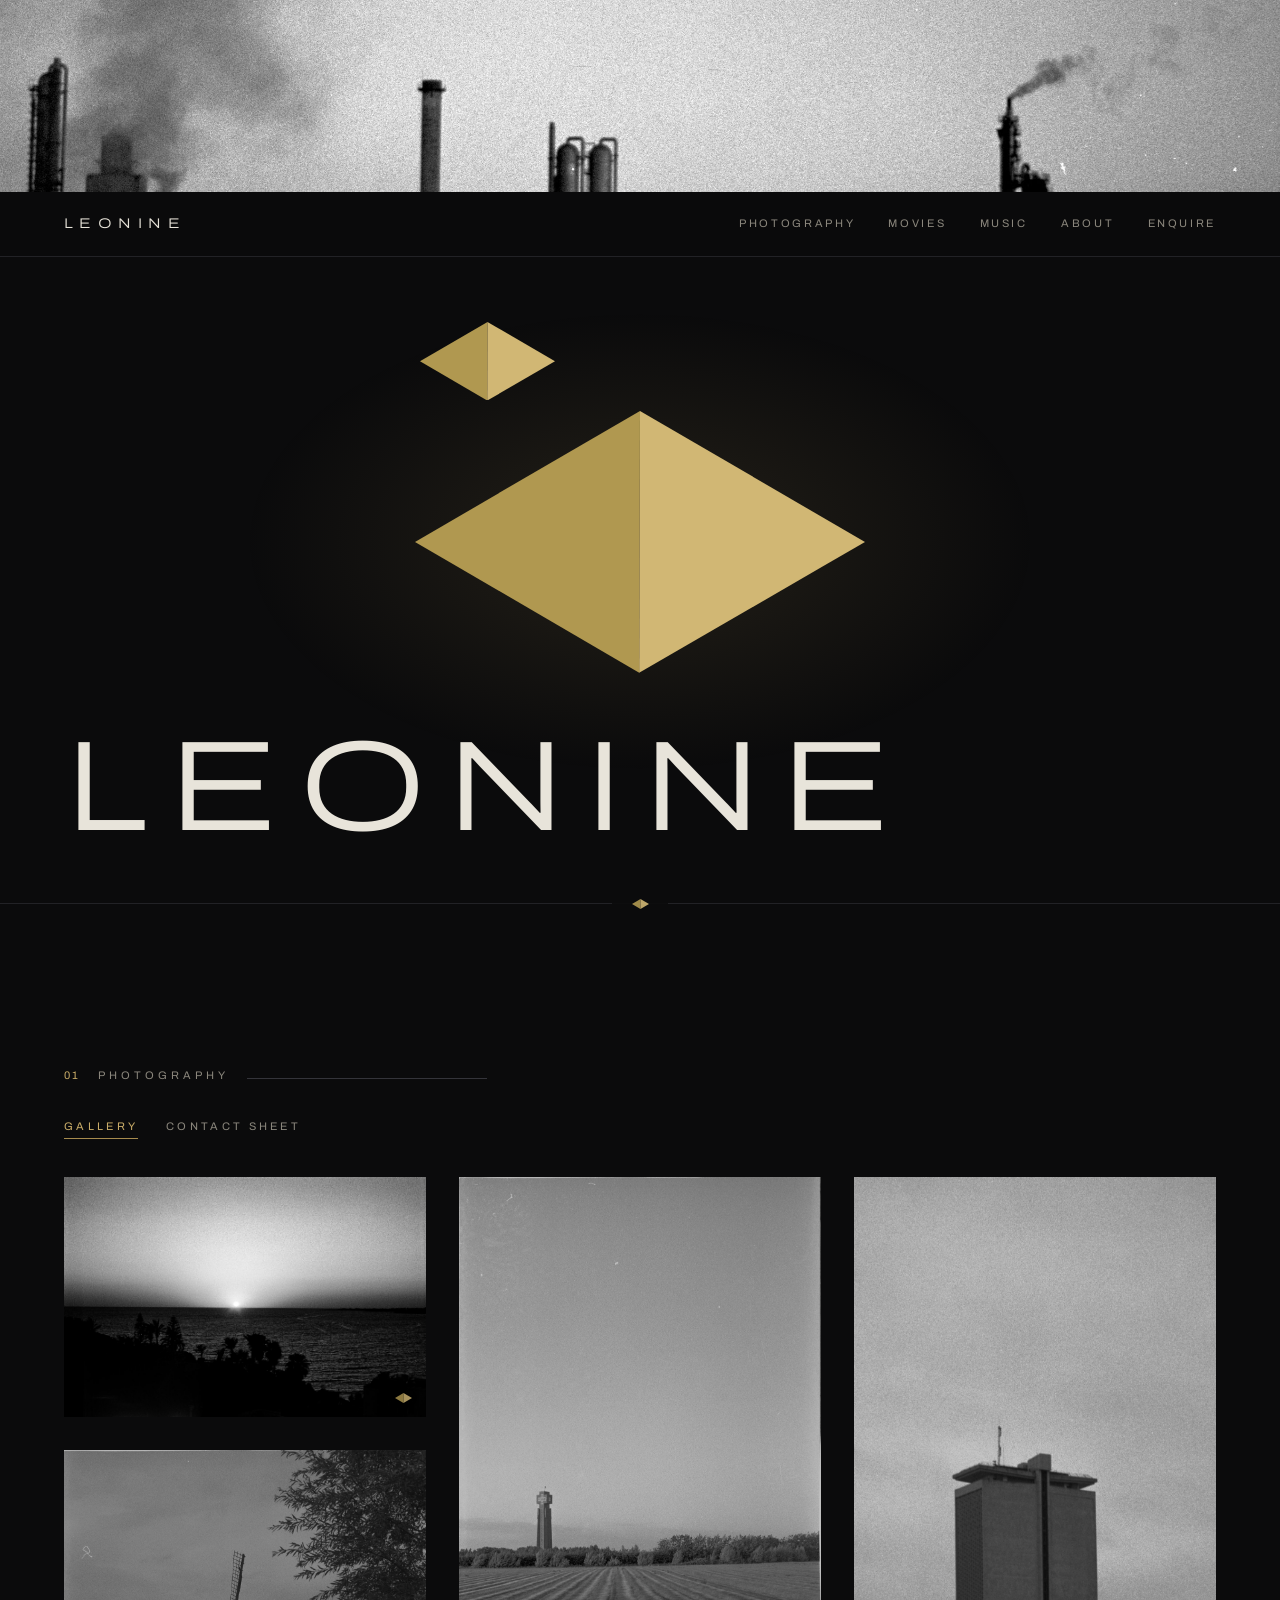
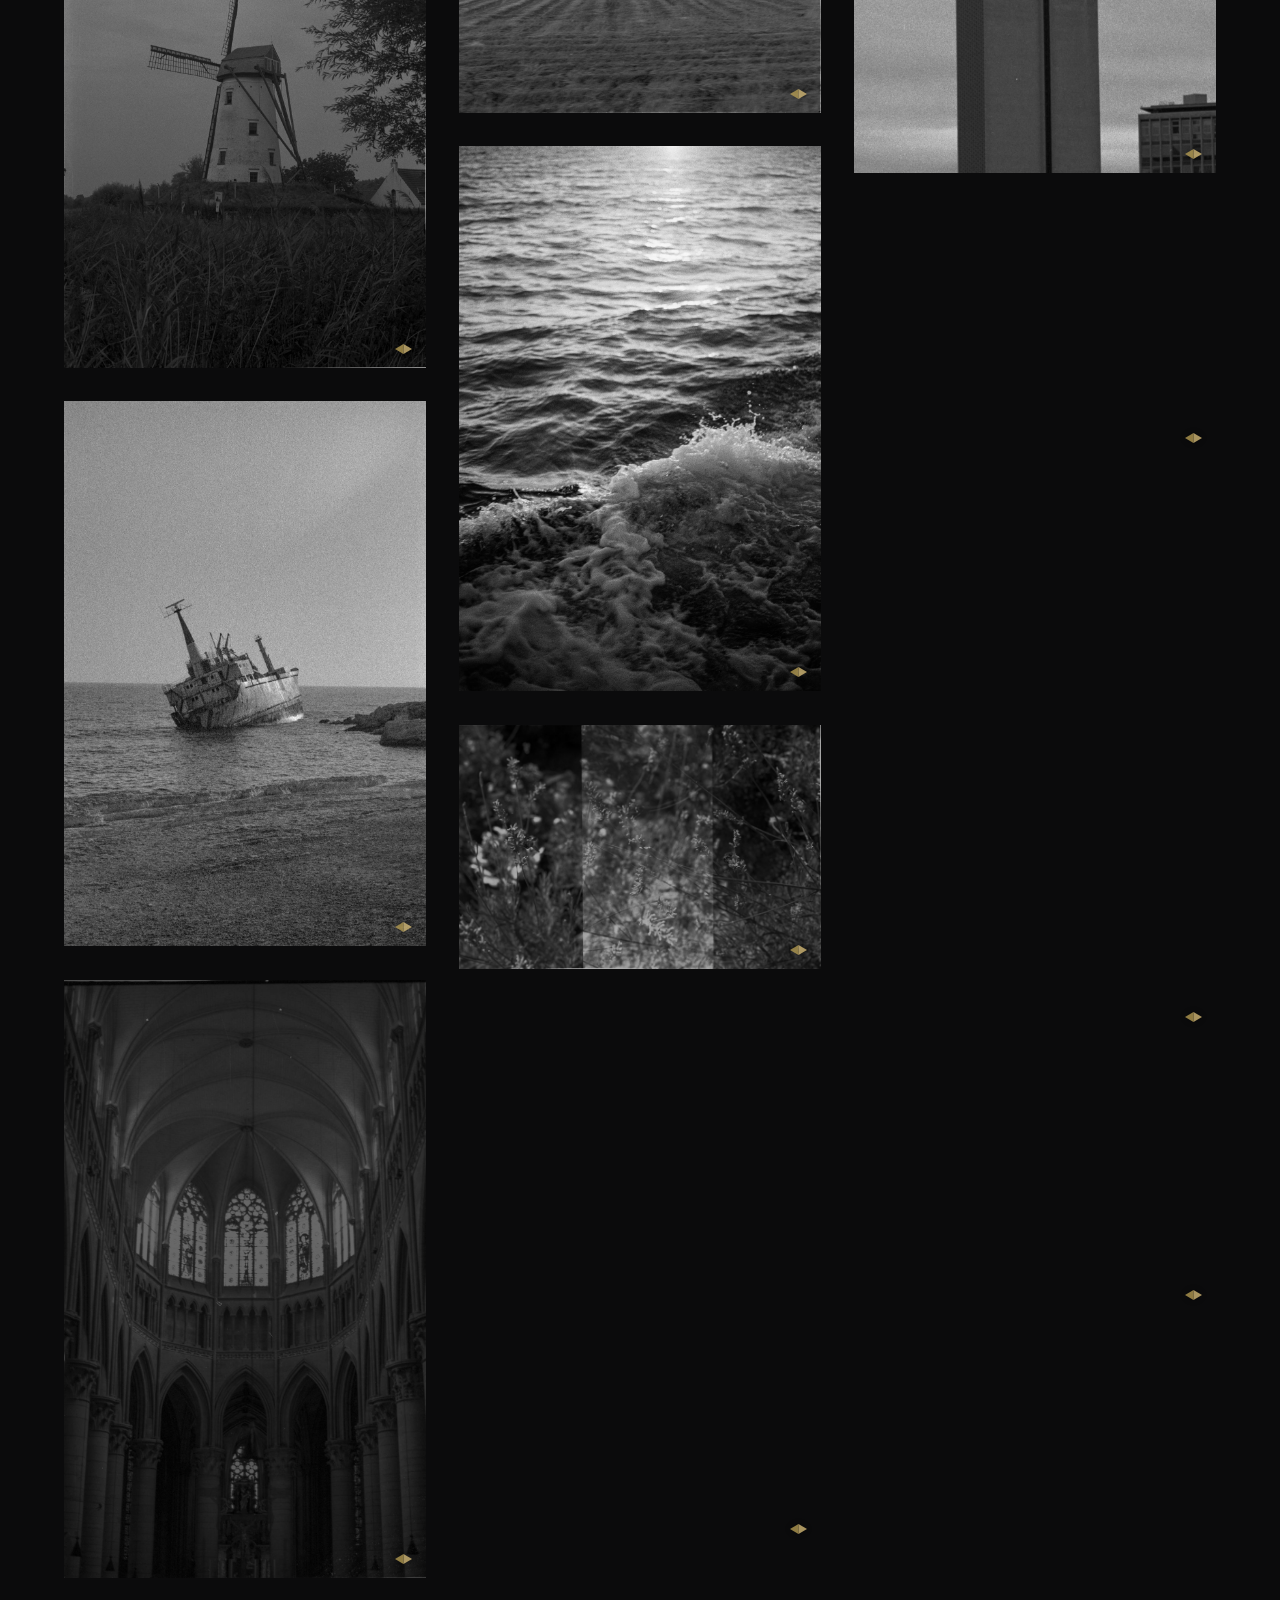
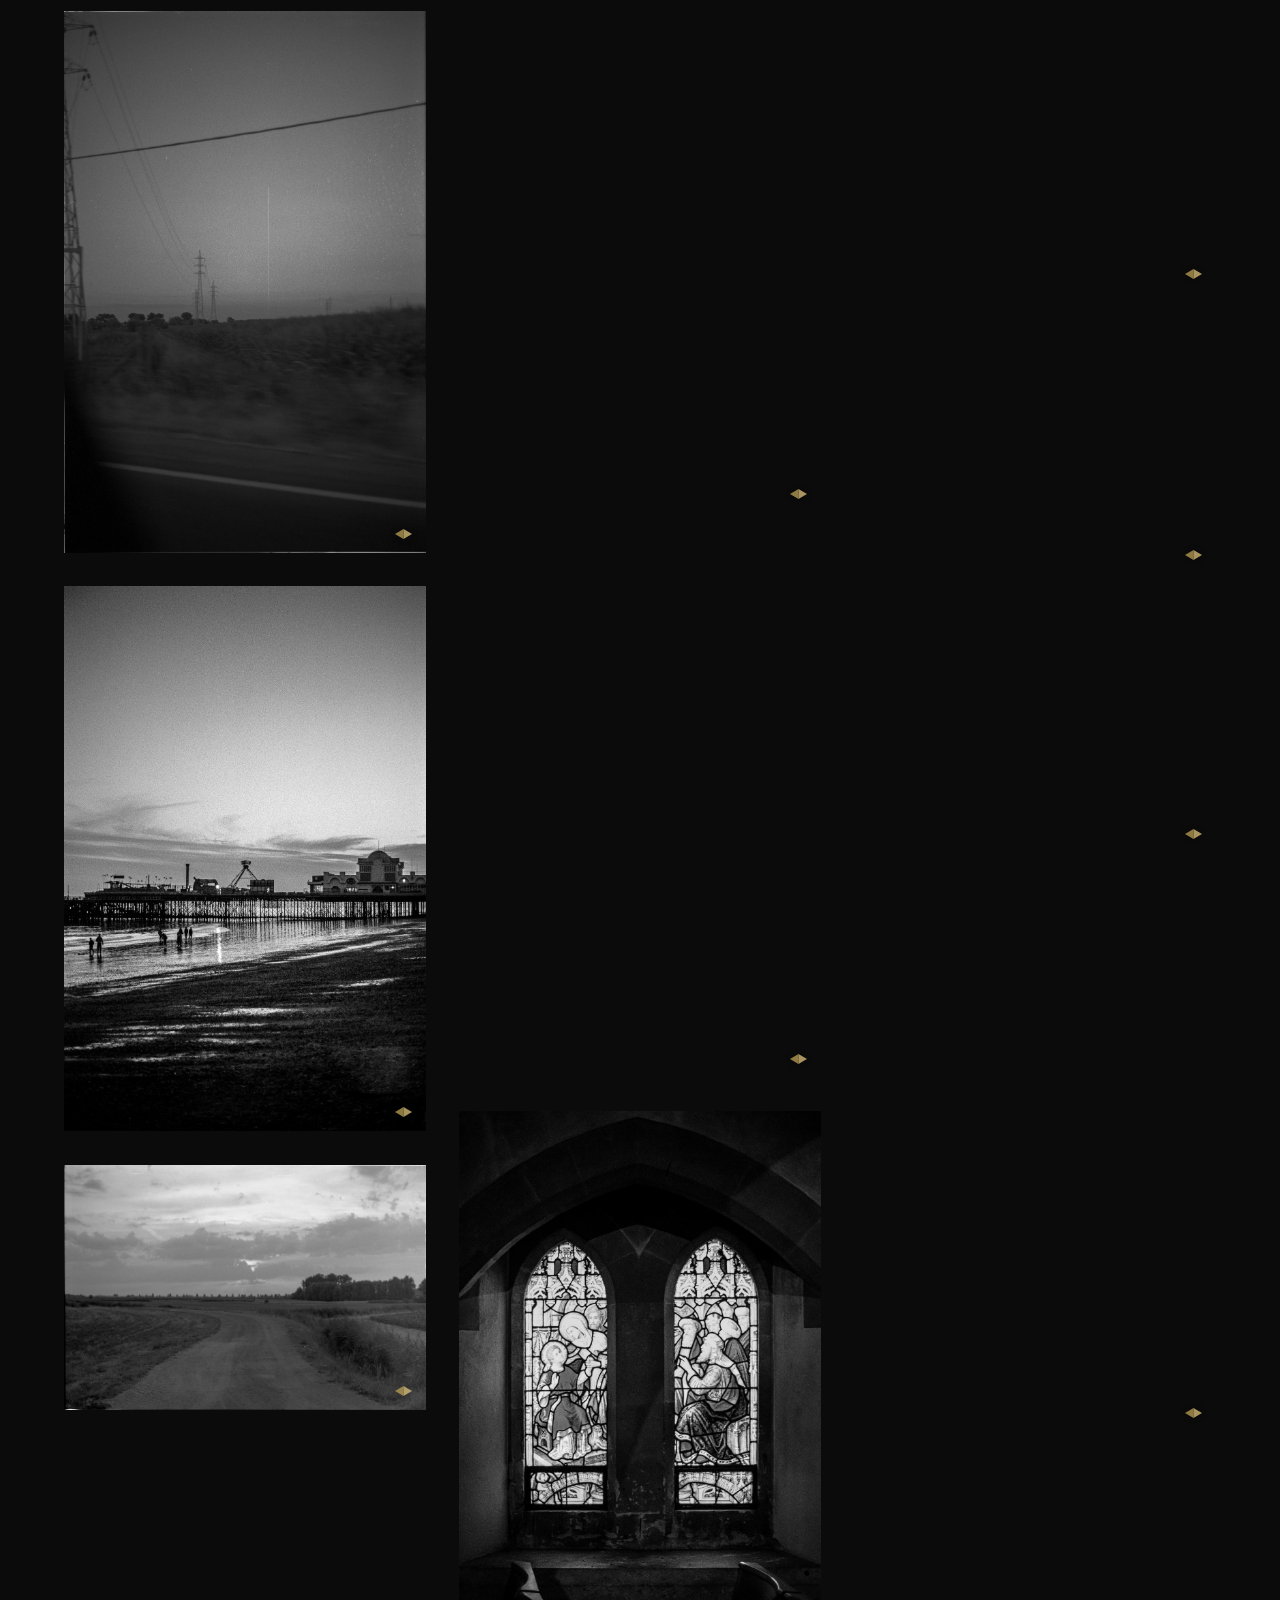
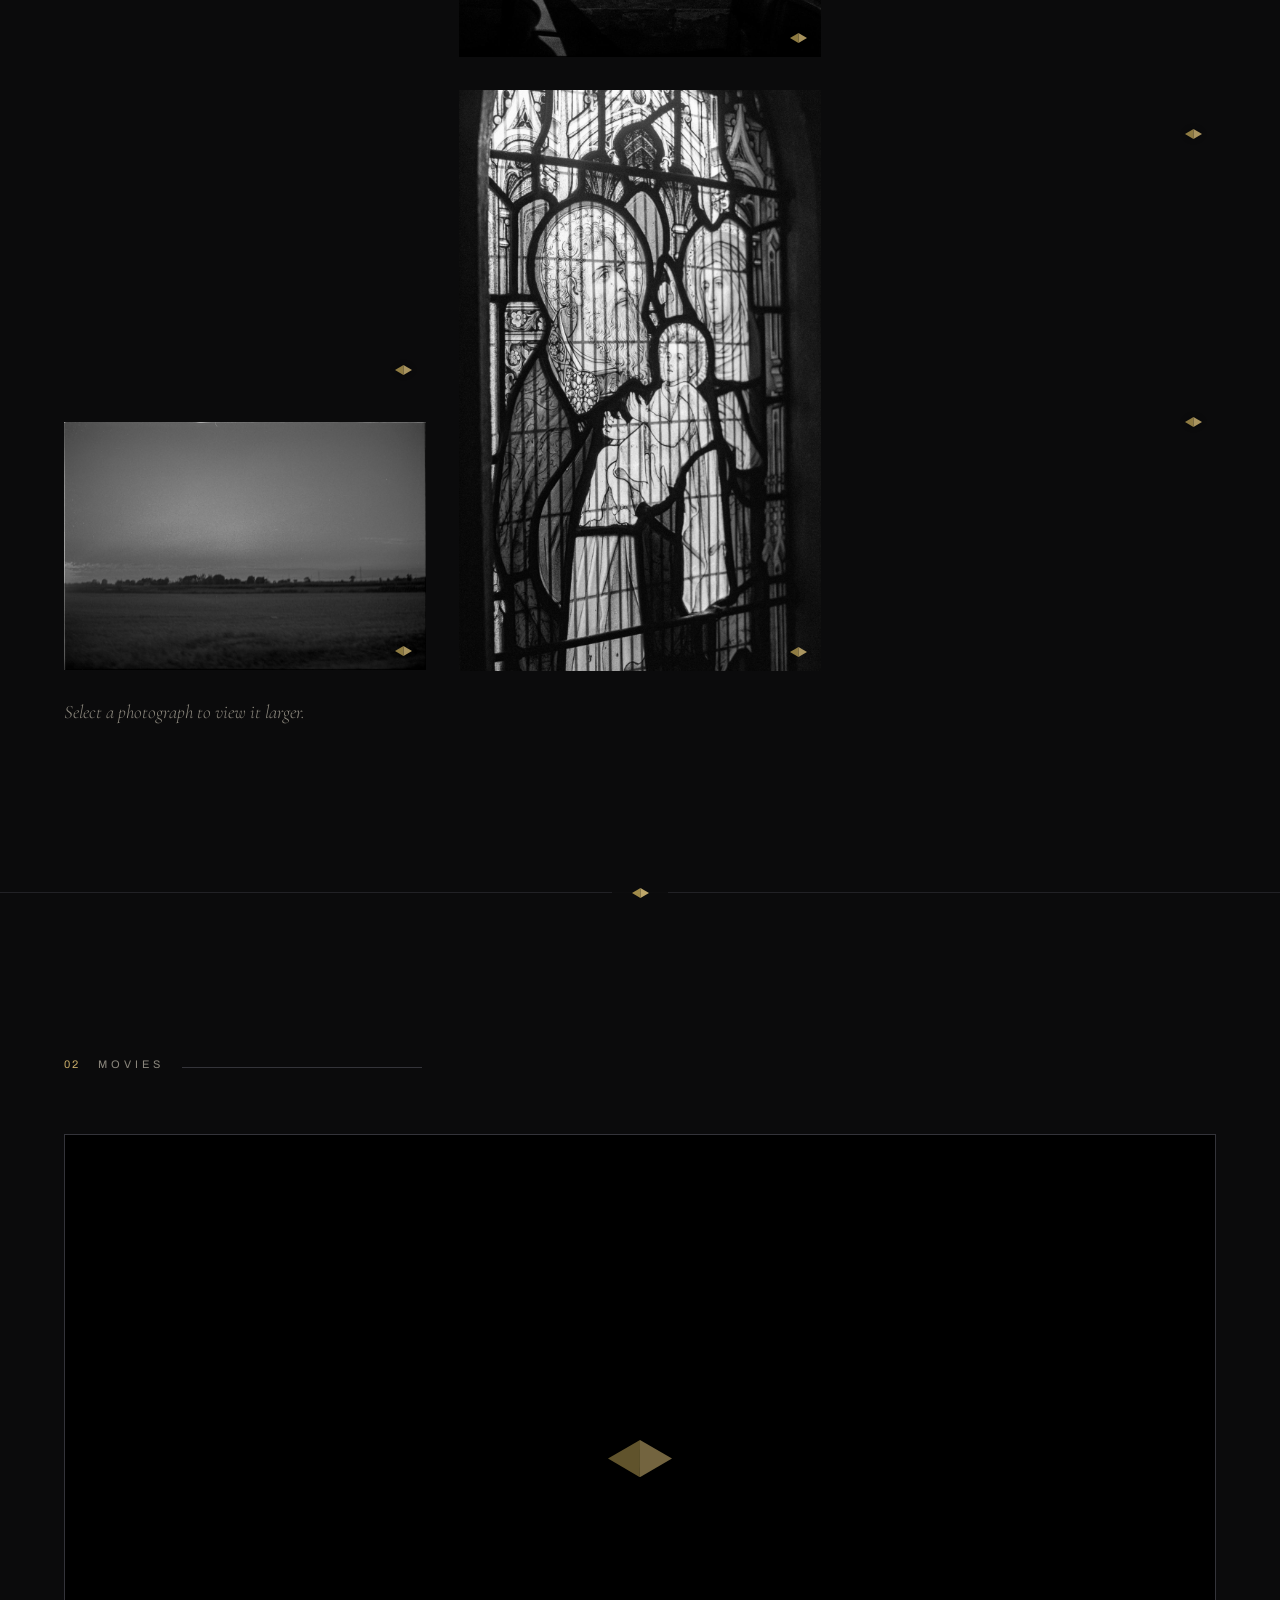
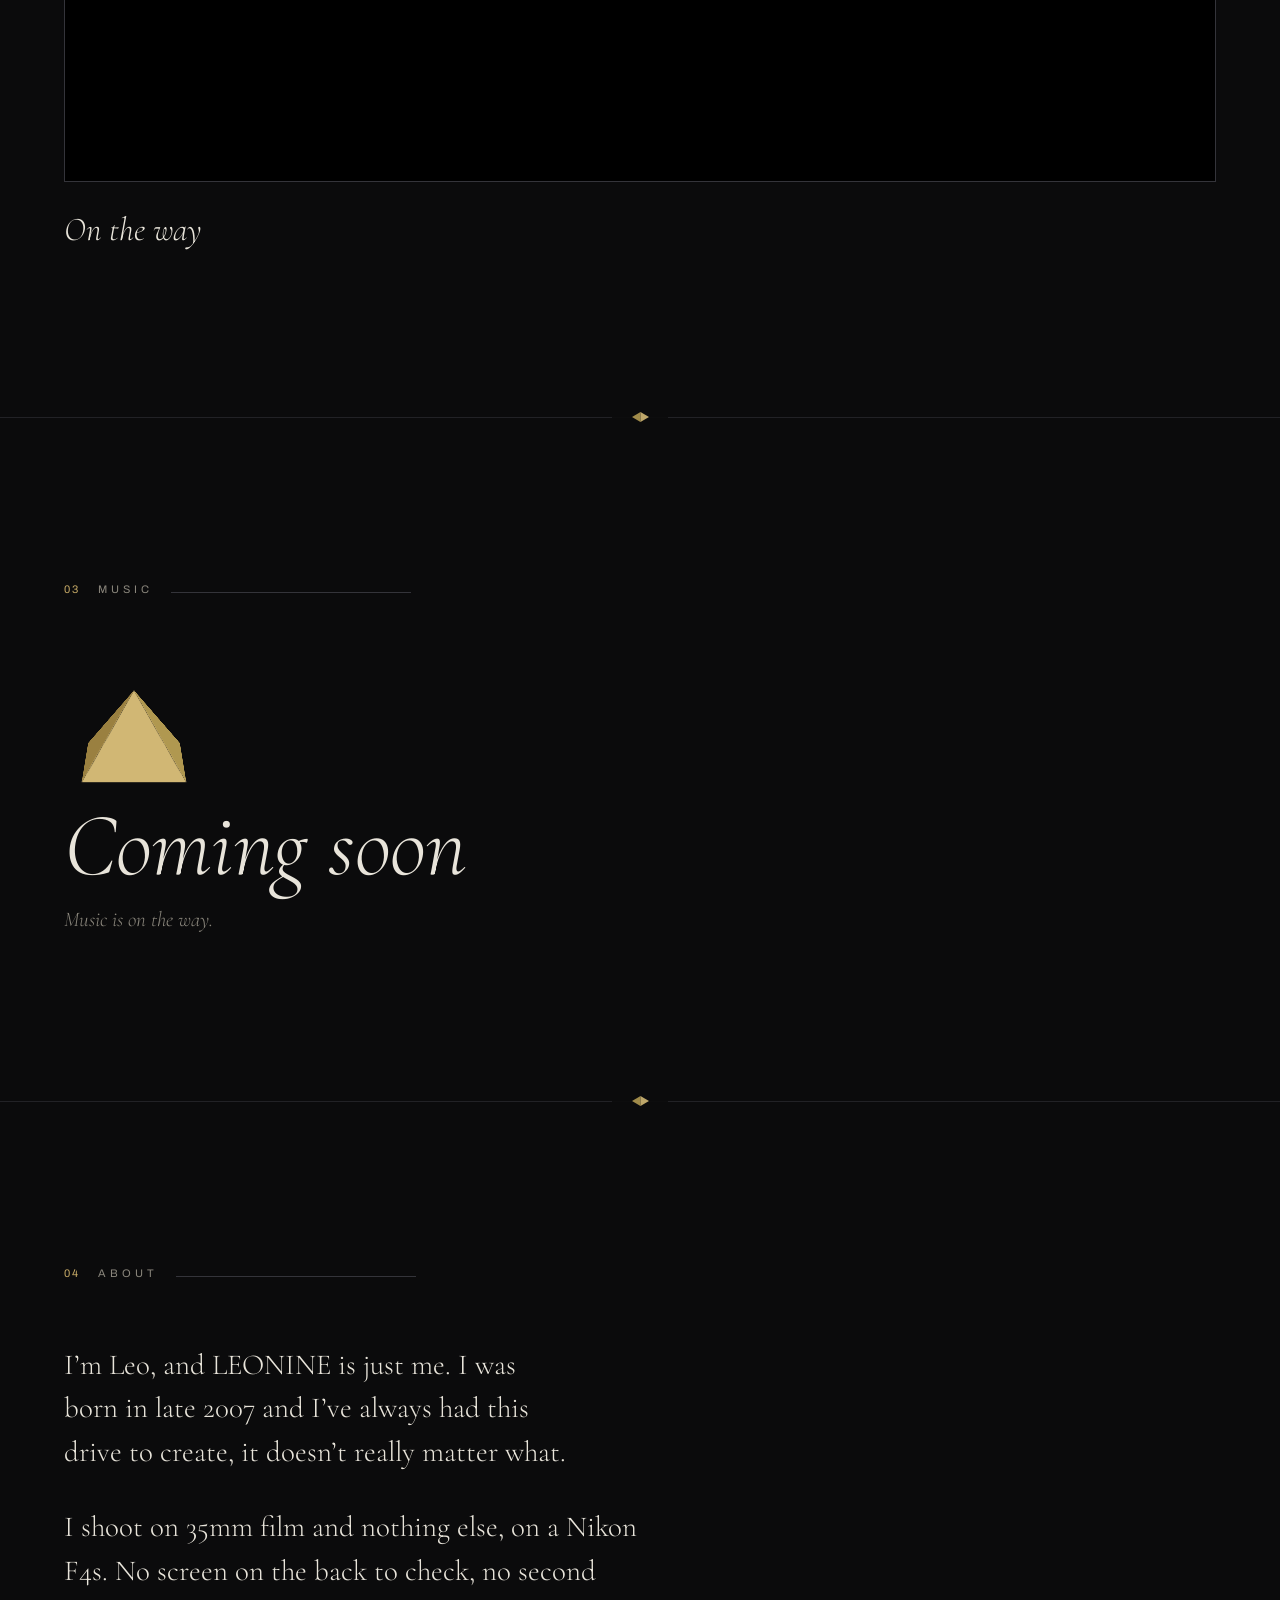
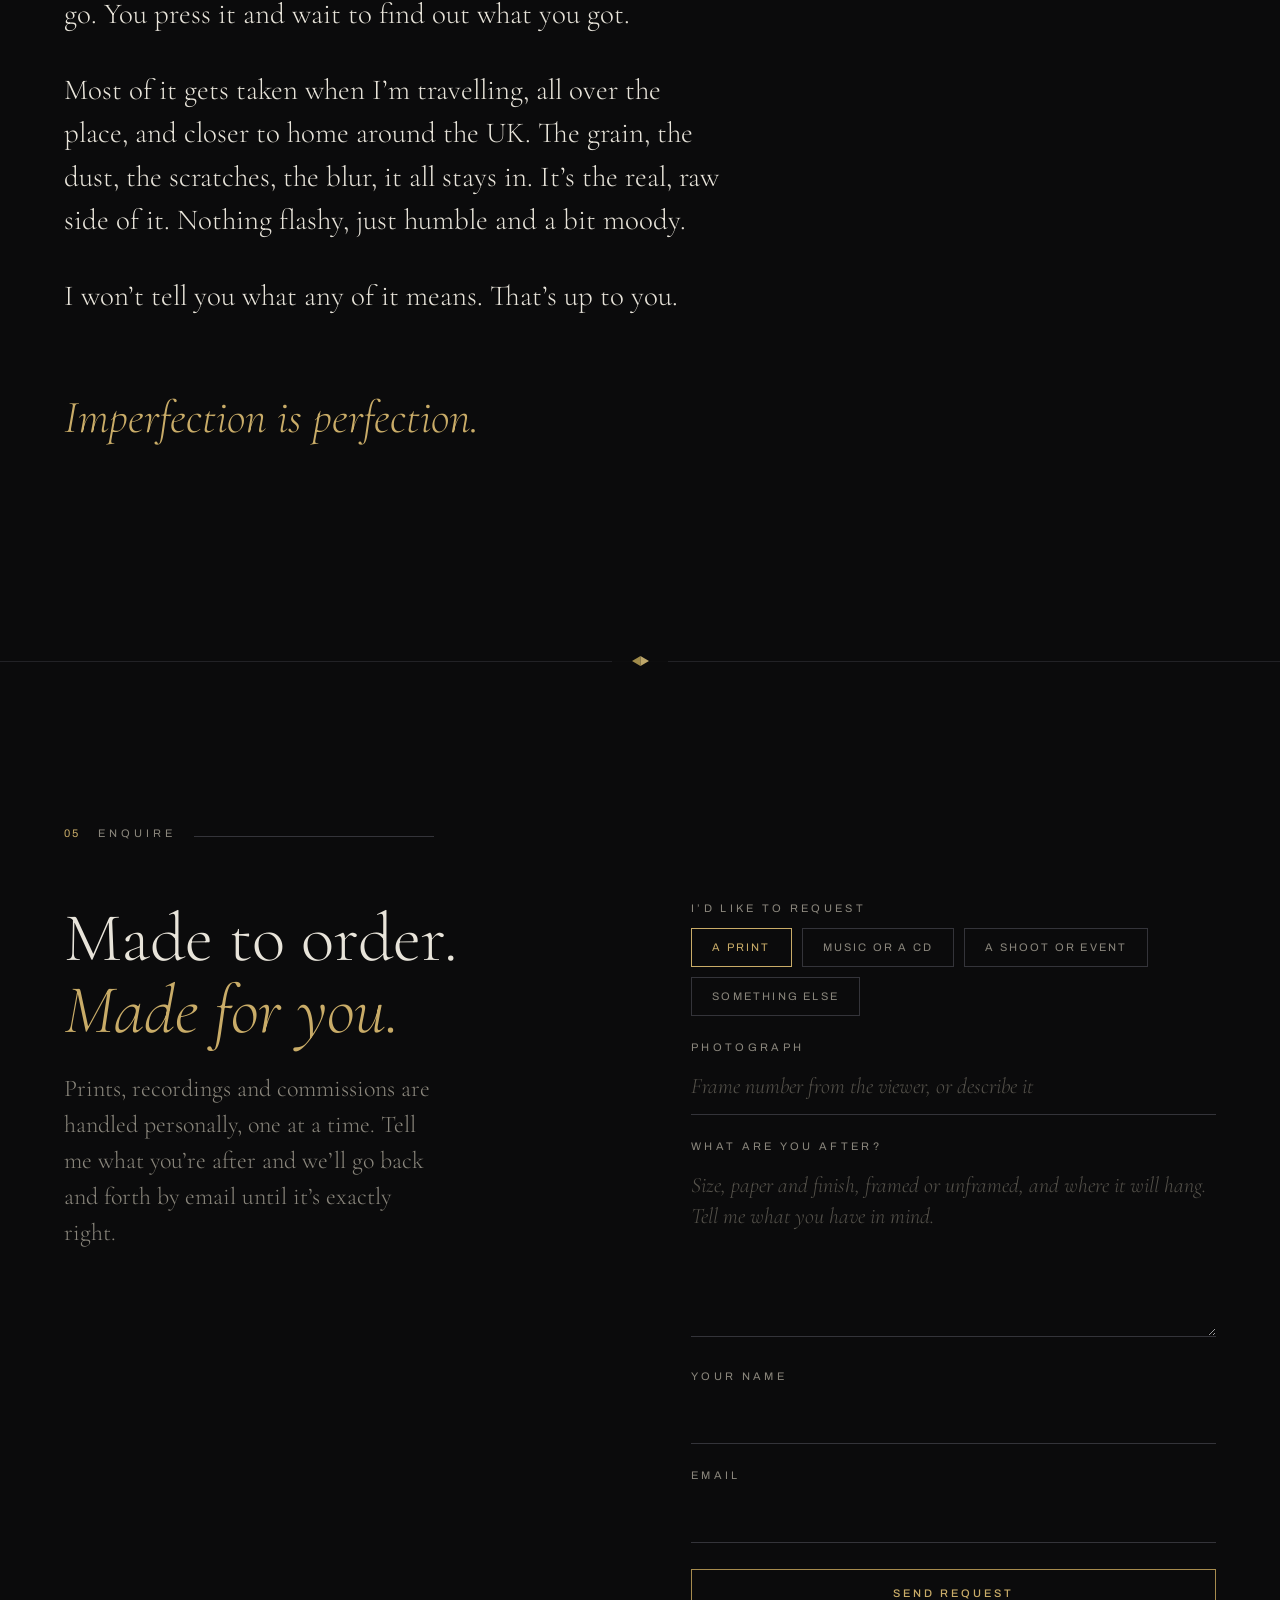
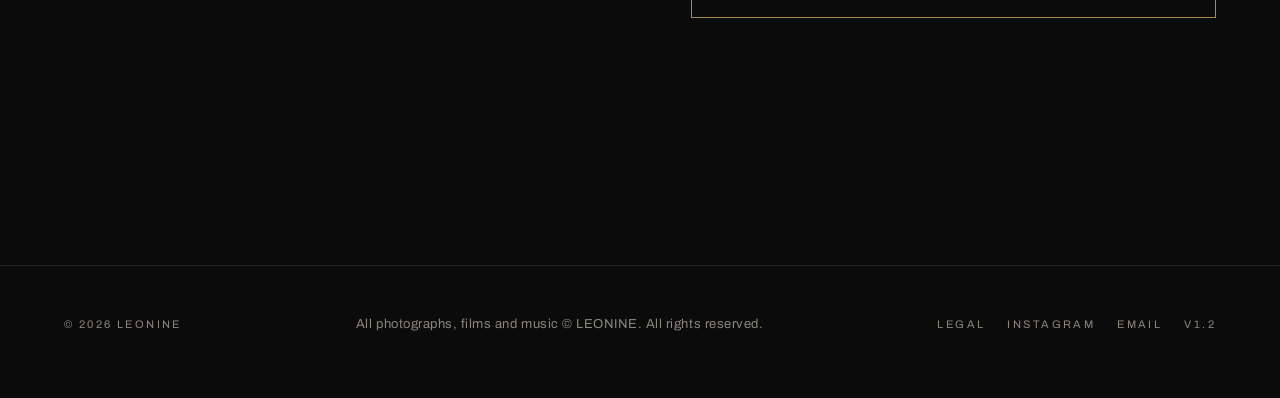
==== leonine-site/index.html @ f30d727a "V1.2: contact sheet, 404 page, F4s easter egg, Instagram link" ====
<!DOCTYPE html>
<html lang="en-GB">
<head>
<meta charset="utf-8">
<meta name="viewport" content="width=device-width, initial-scale=1, viewport-fit=cover">
<title>LEONINE | 35mm film photography and music</title>
<meta name="description" content="LEONINE is Leo, an artist shooting black and white 35mm film around the world and the UK. Photography, film and music, made to order.">
<meta property="og:title" content="LEONINE">
<meta property="og:description" content="35mm film photography and music, made to order.">
<meta property="og:type" content="website">
<meta name="site-version" content="V1.2">
<meta name="theme-color" content="#0b0b0c">
<meta name="color-scheme" content="dark">
<script>document.documentElement.classList.add("js")</script>
<link rel="icon" href="images/favicon.svg" type="image/svg+xml">
<link rel="preconnect" href="https://fonts.googleapis.com">
<link rel="preconnect" href="https://fonts.gstatic.com" crossorigin>
<link href="https://fonts.googleapis.com/css2?family=Archivo:wdth,wght@62..125,300..800&family=Cormorant+Garamond:ital,wght@0,300;0,400;0,500;1,300;1,400&display=swap" rel="stylesheet">
<link rel="stylesheet" href="css/style.css?v=12">
</head>
<body>
<div class="banner"><img src="images/banner.jpg?v=2" width="2400" height="1214" alt="Industrial chimneys against a pale sky" fetchpriority="high"></div>
<div class="top">
<header>
  <a class="logo" href="#top">LEONINE</a>
  <nav><a href="#photos">Photography</a><a href="#film">Movies</a><a href="#music">Music</a><a href="#about">About</a><a href="#book">Enquire</a></nav>
</header>
</div>

<main id="top">
<div class="hero">
  <video class="bgv" muted loop playsinline preload="metadata" aria-hidden="true"></video>
  <div class="stage">
    <div class="duo">
      <svg class="pyr sm" viewBox="0 0 1100 640" aria-hidden="true"><polygon points="0,320 550,0 548,640" fill="#b09850"/><polygon points="550,0 1100,320 548,640" fill="#d1b774"/></svg>
      <svg class="pyr" viewBox="0 0 1100 640" role="img" aria-label="Gold pyramids"><polygon points="0,320 550,0 548,640" fill="#b09850"/><polygon points="550,0 1100,320 548,640" fill="#d1b774"/></svg>
    </div>
  </div>
  <h1>LEONINE</h1>
</div>

<section id="photos">
  <h2>Photography</h2>
  <div class="vt-wrap" role="group" aria-label="Gallery layout"><button class="vt" id="vtG" aria-pressed="true">Gallery</button><button class="vt" id="vtS" aria-pressed="false">Contact sheet</button></div>
  <div class="masonry" id="pgrid">

      <button class="ph pm" aria-label="View photograph 1"><img src="images/photos/01.jpg?v=2" width="1600" height="1061" alt="Black and white 35mm film photograph" loading="lazy" decoding="async"></button>
      <button class="ph pm" aria-label="View photograph 2"><img src="images/photos/02.jpg?v=2" width="1119" height="1600" alt="Black and white 35mm film photograph" loading="lazy" decoding="async"></button>
      <button class="ph pm" aria-label="View photograph 3"><img src="images/photos/03.jpg?v=2" width="1061" height="1600" alt="Black and white 35mm film photograph" loading="lazy" decoding="async"></button>
      <button class="ph pm" aria-label="View photograph 4"><img src="images/photos/04.jpg?v=2" width="968" height="1600" alt="Black and white 35mm film photograph" loading="lazy" decoding="async"></button>
      <button class="ph pm" aria-label="View photograph 5"><img src="images/photos/05.jpg?v=2" width="1069" height="1600" alt="Black and white 35mm film photograph" loading="lazy" decoding="async"></button>
      <button class="ph pm" aria-label="View photograph 6"><img src="images/photos/06.jpg?v=2" width="1061" height="1600" alt="Black and white 35mm film photograph" loading="lazy" decoding="async"></button>
      <button class="ph pm" aria-label="View photograph 7"><img src="images/photos/07.jpg?v=2" width="1600" height="1085" alt="Black and white 35mm film photograph" loading="lazy" decoding="async"></button>
      <button class="ph pm" aria-label="View photograph 8"><img src="images/photos/08.jpg?v=2" width="1061" height="1600" alt="Black and white 35mm film photograph" loading="lazy" decoding="async"></button>
      <button class="ph pm" aria-label="View photograph 9"><img src="images/photos/09.jpg?v=2" width="1600" height="1098" alt="Black and white 35mm film photograph" loading="lazy" decoding="async"></button>
      <button class="ph pm" aria-label="View photograph 10"><img src="images/photos/10.jpg?v=2" width="1081" height="1600" alt="Black and white 35mm film photograph" loading="lazy" decoding="async"></button>
      <button class="ph pm" aria-label="View photograph 11"><img src="images/photos/11.jpg?v=2" width="1061" height="1600" alt="Black and white 35mm film photograph" loading="lazy" decoding="async"></button>
      <button class="ph pm" aria-label="View photograph 12"><img src="images/photos/12.jpg?v=2" width="1600" height="1079" alt="Black and white 35mm film photograph" loading="lazy" decoding="async"></button>
      <button class="ph pm" aria-label="View photograph 13"><img src="images/photos/13.jpg?v=2" width="1061" height="1600" alt="Black and white 35mm film photograph" loading="lazy" decoding="async"></button>
      <button class="ph pm" aria-label="View photograph 14"><img src="images/photos/14.jpg?v=2" width="1088" height="1600" alt="Black and white 35mm film photograph" loading="lazy" decoding="async"></button>
      <button class="ph pm" aria-label="View photograph 15"><img src="images/photos/15.jpg?v=2" width="1089" height="1600" alt="Black and white 35mm film photograph" loading="lazy" decoding="async"></button>
      <button class="ph pm" aria-label="View photograph 16"><img src="images/photos/16.jpg?v=2" width="1061" height="1600" alt="Black and white 35mm film photograph" loading="lazy" decoding="async"></button>
      <button class="ph pm" aria-label="View photograph 17"><img src="images/photos/17.jpg?v=2" width="996" height="1600" alt="Black and white 35mm film photograph" loading="lazy" decoding="async"></button>
      <button class="ph pm" aria-label="View photograph 18"><img src="images/photos/18.jpg?v=2" width="971" height="1600" alt="Black and white 35mm film photograph" loading="lazy" decoding="async"></button>
      <button class="ph pm" aria-label="View photograph 19"><img src="images/photos/19.jpg?v=2" width="1600" height="1109" alt="Black and white 35mm film photograph" loading="lazy" decoding="async"></button>
      <button class="ph pm" aria-label="View photograph 20"><img src="images/photos/20.jpg?v=2" width="1061" height="1600" alt="Black and white 35mm film photograph" loading="lazy" decoding="async"></button>
      <button class="ph pm" aria-label="View photograph 21"><img src="images/photos/21.jpg?v=2" width="1600" height="1083" alt="Black and white 35mm film photograph" loading="lazy" decoding="async"></button>
      <button class="ph pm" aria-label="View photograph 22"><img src="images/photos/22.jpg?v=2" width="1061" height="1600" alt="Black and white 35mm film photograph" loading="lazy" decoding="async"></button>
      <button class="ph pm" aria-label="View photograph 23"><img src="images/photos/23.jpg?v=2" width="1600" height="1093" alt="Black and white 35mm film photograph" loading="lazy" decoding="async"></button>
      <button class="ph pm" aria-label="View photograph 24"><img src="images/photos/24.jpg?v=2" width="1600" height="1088" alt="Black and white 35mm film photograph" loading="lazy" decoding="async"></button>
      <button class="ph pm" aria-label="View photograph 25"><img src="images/photos/25.jpg?v=2" width="1061" height="1600" alt="Black and white 35mm film photograph" loading="lazy" decoding="async"></button>
      <button class="ph pm" aria-label="View photograph 26"><img src="images/photos/26.jpg?v=2" width="1600" height="1272" alt="Black and white 35mm film photograph" loading="lazy" decoding="async"></button>
      <button class="ph pm" aria-label="View photograph 27"><img src="images/photos/27.jpg?v=2" width="1600" height="1127" alt="Black and white 35mm film photograph" loading="lazy" decoding="async"></button>
  </div>
  <p class="note">Select a photograph to view it larger.</p>
</section>

<section id="film">
  <h2>Movies</h2>
  <div class="screen">
    <video id="cine" muted playsinline preload="metadata" aria-label="Short clips filmed while travelling"></video>
    <div class="empty" id="cineEmpty"><svg viewBox="0 0 1100 640" aria-hidden="true"><polygon points="0,320 550,0 548,640" fill="#b09850"/><polygon points="550,0 1100,320 548,640" fill="#d1b774"/></svg></div>
    <div class="ctl" id="cineCtl" hidden><button class="btn sm" id="cinePlay">Pause</button><button class="btn sm" id="cineSnd">Sound on</button></div>
  </div>
  <p class="cap2">On the way</p>
</section>

<section id="music">
  <h2>Music</h2>
  <div class="soon"><div class="scene" aria-hidden="true"><div class="tilt"><div class="p3"><i></i><i></i><i></i><i></i></div></div></div><h3>Coming soon</h3><p>Music is on the way.</p></div>
</section>

<section id="about">
  <h2>About</h2>
  <div class="about-body">
    <p>I&rsquo;m Leo, and LEONINE is just me. I was born in late 2007 and I&rsquo;ve always had this drive to create, it doesn&rsquo;t really matter what.</p>
    <p>I shoot on 35mm film and nothing else, on a Nikon F4s. No screen on the back to check, no second go. You press it and wait to find out what you got.</p>
    <p>Most of it gets taken when I&rsquo;m travelling, all over the place, and closer to home around the UK. The grain, the dust, the scratches, the blur, it all stays in. It&rsquo;s the real, raw side of it. Nothing flashy, just humble and a bit moody.</p>
    <p>I won&rsquo;t tell you what any of it means. That&rsquo;s up to you.</p>
    <p class="quote">Imperfection is perfection.</p>
  </div>
</section>

<section id="book">
  <h2>Enquire</h2>
  <div class="enq">
    <div class="enq-intro">
      <p class="lead">Made to order.<br><em>Made for you.</em></p>
      <p class="sub">Prints, recordings and commissions are handled personally, one at a time. Tell me what you&rsquo;re after and we&rsquo;ll go back and forth by email until it&rsquo;s exactly right.</p>
    </div>
    <form class="c" id="enquiry" name="booking" method="POST" data-netlify="true" netlify-honeypot="bot-field">
      <input type="hidden" name="form-name" value="booking">
      <p hidden><label>Leave this empty: <input name="bot-field"></label></p>
      <fieldset class="types"><legend>I&rsquo;d like to request</legend>
        <label class="chip"><input type="radio" name="request_type" value="A print" checked><span>A print</span></label>
        <label class="chip"><input type="radio" name="request_type" value="Music or a CD"><span>Music or a CD</span></label>
        <label class="chip"><input type="radio" name="request_type" value="A shoot or event"><span>A shoot or event</span></label>
        <label class="chip"><input type="radio" name="request_type" value="Something else"><span>Something else</span></label>
      </fieldset>
      <div class="fld" data-for="A print"><label for="rf">Photograph</label><input id="rf" name="frames" placeholder="Frame number from the viewer, or describe it"></div>
      <div class="fld" data-for="A shoot or event" hidden><label for="rd">Date and place</label><input id="rd" name="date_and_place" placeholder="e.g. 14 June, London"></div>
      <div class="fld"><label for="rt">What are you after?</label><textarea id="rt" name="details" rows="5" required></textarea></div>
      <div class="fld"><label for="rn">Your name</label><input id="rn" name="name" required autocomplete="name"></div>
      <div class="fld"><label for="re">Email</label><input id="re" name="email" type="email" required autocomplete="email"></div>
      <button class="btn" type="submit">Send request</button>
      <output class="note"></output>
    </form>
  </div>
</section>
</main>

<footer>
  <span>&copy; 2026 LEONINE</span>
  <span class="rights">All photographs, films and music &copy; LEONINE. All rights reserved.</span>
  <span><a href="legal.html">Legal</a><a href="https://www.instagram.com/leoleoleoleo07/" target="_blank" rel="noopener noreferrer">Instagram</a><a href="mailto:leornardo2007@gmail.com">Email</a><span id="ver">V1.2</span></span>
</footer>

<dialog id="lb"><div class="box">
  <div class="view" id="lbview"></div>
  <div class="lbbar">
    <span class="count" id="lbcount"></span>
    <a class="enqlink" href="#book" id="lbenq">Enquire about this print</a>
    <span class="lbnav"><button class="x" id="lbp" aria-label="Previous photograph">&lsaquo;</button><button class="x" id="lbn" aria-label="Next photograph">&rsaquo;</button><button class="x" id="lbx" aria-label="Close">&times;</button></span>
  </div>
</div></dialog>

<script src="js/main.js?v=12" defer></script>
</body>
</html>
---- leonine-site/css/style.css ----
/* LEONINE V1.0 */
:root{--bg:#0b0b0c;--ink:#e8e4da;--mute:#8a867c;--gold:#c9ac68;--gold2:#a68b4e;--line:#222226;--line2:#34343a;
--sans:"Archivo","Helvetica Neue",Arial,sans-serif;--serif:"Cormorant Garamond","Newsreader",Georgia,serif;
--bh:clamp(110px,15vw,220px);color-scheme:dark;box-sizing:border-box;padding-top:env(safe-area-inset-top,0px);padding-bottom:env(safe-area-inset-bottom,0px)}
*,*::before,*::after{box-sizing:inherit}
html{scroll-behavior:smooth;scroll-padding-top:100px;-webkit-text-size-adjust:100%}
body{margin:0;background:var(--bg);color:var(--ink);font:400 16px/1.7 var(--sans);-webkit-font-smoothing:antialiased;overflow-x:hidden;counter-reset:s;-webkit-tap-highlight-color:transparent}
body::before{content:"";position:fixed;inset:0 0 auto;height:env(safe-area-inset-top,0px);background:var(--bg);z-index:30}
a{color:inherit;text-decoration:none}
button{font:inherit;color:inherit;cursor:pointer}
:focus-visible{outline:1px solid var(--gold);outline-offset:4px}
img{-webkit-user-drag:none;user-select:none;-webkit-touch-callout:none}
/* top banner + header */
.banner{height:var(--bh);overflow:hidden;background:#000}
.banner img{display:block;width:100%;height:100%;object-fit:cover;object-position:50% 100%}
.top{position:sticky;top:env(safe-area-inset-top,0px);z-index:20;background:rgba(11,11,12,.86);-webkit-backdrop-filter:blur(12px);backdrop-filter:blur(12px);border-bottom:1px solid var(--line)}
header{display:flex;justify-content:space-between;align-items:center;gap:20px;padding:20px clamp(20px,5vw,72px)}
.logo{font:300 14px/1 var(--sans);font-stretch:120%;letter-spacing:.46em;text-transform:uppercase}
nav{display:flex;gap:clamp(16px,2.6vw,40px)}
nav a{font:400 11px/1 var(--sans);letter-spacing:.24em;text-transform:uppercase;color:var(--mute);padding:6px 0;border-bottom:1px solid transparent;transition:color .4s,border-color .4s}
nav a:hover{color:var(--ink);border-color:var(--gold2)}
/* landing */
.hero{position:relative;overflow:hidden;min-height:calc(100svh - var(--bh) - 62px);display:flex;flex-direction:column;padding:0 clamp(20px,5vw,72px) clamp(24px,4vw,56px)}
.hero>*{position:relative;z-index:1}
.hero>.bgv{position:absolute;inset:0;z-index:0;width:100%;height:100%;object-fit:cover;opacity:0;transition:opacity 1.4s;pointer-events:none}
.hero.has-video>.bgv{opacity:.5}
.hero.has-video::after{content:"";position:absolute;inset:0;z-index:0;pointer-events:none;background:linear-gradient(transparent 50%,var(--bg))}
.stage{flex:1;display:grid;place-items:center;min-height:240px;padding-top:clamp(40px,8vw,104px)}
.duo{position:relative;width:min(450px,68vw)}
.duo::before{content:"";position:absolute;inset:-38%;background:radial-gradient(closest-side,rgba(201,172,104,.13),transparent);z-index:-1;pointer-events:none}
.pyr{display:block;width:100%;height:auto}
.pyr.sm{position:absolute;left:1%;top:-34%;width:30%}
.hero h1{margin:0;font-weight:300;font-stretch:125%;font-size:clamp(38px,10vw,170px);letter-spacing:.14em;line-height:1;text-transform:uppercase}
/* sections */
section{position:relative;padding:clamp(88px,13vw,200px) clamp(20px,5vw,72px);border-top:1px solid var(--line)}
section h2{counter-increment:s;display:flex;align-items:baseline;gap:18px;margin:0 0 clamp(36px,5vw,72px);font:400 11px/1 var(--sans);letter-spacing:.36em;text-transform:uppercase;color:var(--mute)}
section h2::before{content:"0" counter(s);color:var(--gold);letter-spacing:.2em}
section h2::after{content:"";flex:1;max-width:240px;height:1px;background:var(--line2)}
.note{margin:28px 0 0;color:var(--mute);font:italic 300 19px/1.4 var(--serif)}
/* gallery */
.masonry{columns:3 320px;column-gap:clamp(16px,2.6vw,44px)}
.pm{position:relative;background:#0f0f11;display:block;width:100%;margin:0 0 clamp(16px,2.6vw,44px);padding:0;border:0;background:none;cursor:zoom-in;break-inside:avoid;line-height:0;overflow:hidden}
.pm img{display:block;width:100%;height:auto;pointer-events:none;transition:opacity .6s,transform 1.4s cubic-bezier(.2,.7,.2,1)}
.pm:hover img{opacity:.9;transform:scale(1.012)}
/* movies */
.screen{position:relative;aspect-ratio:16/9;max-width:1180px;background:#000;border:1px solid var(--line2)}
.screen video{display:block;width:100%;height:100%;object-fit:cover}
.empty{position:absolute;inset:0;display:grid;place-items:center}
.empty svg{width:64px;opacity:.55}
.empty[hidden],.ctl[hidden]{display:none}
.ctl{position:absolute;left:14px;bottom:14px;display:flex;gap:8px}
.cap2{margin:28px 0 0;font:italic 300 clamp(24px,2.6vw,34px)/1.2 var(--serif)}
/* music */
.soon{display:grid;justify-items:start;gap:14px}
.soon h3{margin:0;font:italic 300 clamp(44px,7vw,100px)/1 var(--serif)}
.soon p{margin:0;color:var(--mute);font:italic 300 21px/1.4 var(--serif)}
.scene{perspective:700px;width:140px;height:120px;display:grid;place-items:center;margin-bottom:8px}
.tilt{transform-style:preserve-3d;transform:rotateX(-20deg)}
.p3{position:relative;width:100px;height:91px;transform-style:preserve-3d;animation:p3 18s linear infinite}
.p3 i{position:absolute;left:0;top:0;width:100px;height:91px;transform-origin:50% 100%;clip-path:polygon(50% 0,0 100%,100% 100%);backface-visibility:hidden}
.p3 i:nth-child(1){background:#d1b774;transform:rotateY(0deg) translateZ(50px) rotateX(33.3deg)}
.p3 i:nth-child(2){background:#b09850;transform:rotateY(90deg) translateZ(50px) rotateX(33.3deg)}
.p3 i:nth-child(3){background:#c4aa5c;transform:rotateY(180deg) translateZ(50px) rotateX(33.3deg)}
.p3 i:nth-child(4){background:#9a8040;transform:rotateY(270deg) translateZ(50px) rotateX(33.3deg)}
@keyframes p3{to{transform:rotateY(360deg)}}
/* about */
.about-body{max-width:680px}
.about-body p{margin:0 0 1.1em;font:300 clamp(22px,2.3vw,29px)/1.5 var(--serif)}
.about-body p.quote{margin-top:1.6em;font-style:italic;color:var(--gold);font-size:clamp(30px,3.6vw,46px);line-height:1.15}
/* buttons */
.btn{display:inline-block;font:500 11px/1 var(--sans);letter-spacing:.28em;text-transform:uppercase;color:var(--gold);background:transparent;border:1px solid var(--gold2);padding:18px 32px;cursor:pointer;transition:background .45s,color .45s}
.btn:hover{background:var(--gold);color:#0b0b0c}
.btn.sm{padding:10px 16px;background:rgba(0,0,0,.55)}
.btn.sm:hover{background:var(--gold)}
/* enquire */
.enq{display:grid;grid-template-columns:1fr 1fr;gap:clamp(40px,8vw,120px);align-items:start}
.lead{margin:0 0 24px;font:300 clamp(40px,5.4vw,76px)/1.04 var(--serif)}
.lead em{color:var(--gold)}
.enq .sub{margin:0;max-width:34ch;color:var(--mute);font:300 clamp(20px,1.9vw,24px)/1.5 var(--serif)}
form.c{display:grid;gap:26px}
.types{border:0;margin:0;padding:0;display:flex;flex-wrap:wrap;gap:10px}
.types legend{padding:0;margin:0 0 14px;font:400 11px/1 var(--sans);letter-spacing:.3em;text-transform:uppercase;color:var(--mute)}
.chip{position:relative;cursor:pointer}
.chip input{position:absolute;opacity:0;inset:0}
.chip span{display:inline-block;padding:13px 20px;border:1px solid var(--line2);font:400 11px/1 var(--sans);letter-spacing:.2em;text-transform:uppercase;color:var(--mute);transition:border-color .35s,color .35s}
.chip:hover span{color:var(--ink)}
.chip input:checked+span{border-color:var(--gold);color:var(--gold)}
.chip input:focus-visible+span{outline:1px solid var(--gold);outline-offset:4px}
.fld[hidden]{display:none}
.fld label{display:block;font:400 11px/1 var(--sans);letter-spacing:.3em;text-transform:uppercase;color:var(--mute);margin-bottom:6px}
.fld input,.fld textarea{width:100%;background:transparent;color:var(--ink);border:0;border-bottom:1px solid var(--line2);border-radius:0;padding:12px 0;font:300 22px/1.4 var(--serif);transition:border-color .4s}
.fld textarea{resize:vertical;min-height:130px}
.fld input:focus,.fld textarea:focus{outline:0;border-bottom-color:var(--gold)}
.fld ::placeholder{color:#55524b;font-style:italic}
form.c output{min-height:1.4em}
/* footer */
footer{display:flex;flex-wrap:wrap;justify-content:space-between;align-items:baseline;gap:14px 30px;padding:48px clamp(20px,5vw,72px) 64px;border-top:1px solid var(--line);font:400 11px/1.6 var(--sans);letter-spacing:.22em;text-transform:uppercase;color:var(--mute)}
footer .rights{letter-spacing:.04em;text-transform:none;font-size:13px}
footer a{margin-right:22px;transition:color .4s}
footer a:hover{color:var(--gold)}
/* photo viewer */
dialog{border:0;padding:0;background:transparent;color:var(--ink);max-width:100vw;max-height:100vh}
dialog::backdrop{background:rgba(0,0,0,.96)}
#lb .box{width:min(94vw,1100px)}
#lb .view{height:min(78dvh,880px);display:grid;place-items:center}
#lb .view img{display:block;max-width:100%;max-height:min(78dvh,880px);width:auto;height:auto}
.lbbar{display:flex;justify-content:space-between;align-items:center;gap:16px;padding-top:14px}
.count{font:400 11px/1 var(--sans);letter-spacing:.3em;color:var(--mute)}
.enqlink{font:500 11px/1 var(--sans);letter-spacing:.26em;text-transform:uppercase;color:var(--gold);border-bottom:1px solid var(--gold2);padding-bottom:6px}
.x{background:none;border:0;color:var(--ink);font-size:30px;line-height:1;padding:6px 12px;transition:color .3s}
.x:hover{color:var(--gold)}
/* legal page */
.legal{max-width:720px;margin:0 auto;padding:clamp(56px,8vw,120px) 20px 80px}
.legal h1{margin:0 0 6px;font:300 clamp(40px,6vw,64px)/1.05 var(--serif)}
.legal .upd{color:var(--mute);margin:0 0 30px}
.legal h2{margin:38px 0 8px;font:500 12px/1.4 var(--sans);letter-spacing:.24em;text-transform:uppercase;color:var(--gold)}
.legal p,.legal li{max-width:68ch;color:#cfcbc1}
.legal li{margin:6px 0}
.legal a{color:var(--gold);border-bottom:1px solid var(--gold2)}
/* phones */
@media(max-width:900px){.enq{grid-template-columns:1fr}}
@media(max-width:700px){
 header{flex-direction:column;align-items:flex-start;gap:12px;padding:14px 20px}
 nav{gap:4px 13px}
 nav a{font-size:10.5px;letter-spacing:.14em}
 .logo{font-size:13px}
 .stage{min-height:220px;padding-top:28px}
 .btn{padding:18px 26px}
 #lb .box{width:96vw}
 #lb .view{height:min(70dvh,640px)}
 #lb .view img{max-height:min(70dvh,640px)}
 .lbbar{flex-wrap:wrap}
 footer{flex-direction:column}
}
@media(prefers-reduced-motion:reduce){*{transition:none!important;scroll-behavior:auto!important}.p3{animation:none;transform:rotateY(30deg)}}

/* ---- V1.1 premium details ---- */
:root{--pyr:url("data:image/svg+xml,%3Csvg xmlns='http://www.w3.org/2000/svg' viewBox='0 0 1100 640'%3E%3Cpolygon points='0,320 550,0 548,640' fill='%23b09850'/%3E%3Cpolygon points='550,0 1100,320 548,640' fill='%23d1b774'/%3E%3C/svg%3E")}
::selection{background:var(--gold);color:#0b0b0c}
html{scrollbar-width:thin;scrollbar-color:#2a2a2e var(--bg)}
body{text-rendering:optimizeLegibility;font-feature-settings:"kern","liga"}
.lead,.soon h3,.cap2,.about-body p{text-wrap:balance}
/* small pyramid mark on photographs */
.pm::after,#lb .view figure::after{content:"";position:absolute;right:14px;bottom:14px;width:17px;height:10px;background:var(--pyr) center/contain no-repeat;opacity:.8;filter:drop-shadow(0 0 3px rgba(0,0,0,.55));pointer-events:none}
#lb .view figure{position:relative;margin:0;line-height:0;max-width:100%;display:flex}
#lb .view figure::after{right:18px;bottom:18px;width:22px;height:13px}
/* pyramid sitting on each section hairline */
section::before{content:"";position:absolute;left:50%;top:-6px;width:56px;height:11px;transform:translateX(-50%);background:var(--bg) var(--pyr) center/17px 10px no-repeat;opacity:.9}
/* scroll progress hairline */
.top::after{content:"";position:absolute;left:0;bottom:-1px;width:100%;height:1px;background:var(--gold);transform-origin:0 50%;transform:scaleX(var(--p,0))}
/* gentle reveals (only when JS is running) */
.js .rv{opacity:0;transform:translateY(20px);transition:opacity 1.2s cubic-bezier(.2,.7,.2,1),transform 1.2s cubic-bezier(.2,.7,.2,1)}
.js .rv.in{opacity:1;transform:none}
@keyframes fadeUp{from{opacity:0;transform:translateY(16px)}to{opacity:1;transform:none}}
@keyframes fade{from{opacity:0}to{opacity:1}}
.js .duo{animation:fadeUp 2s cubic-bezier(.2,.7,.2,1) both}
.js .hero h1{animation:fadeUp 2s .35s cubic-bezier(.2,.7,.2,1) both}
dialog[open]{animation:fade .5s ease both}
dialog[open]::backdrop{animation:fade .5s ease both}
@media(prefers-reduced-motion:reduce){.js .rv{opacity:1;transform:none;transition:none}.js .duo,.js .hero h1,dialog[open],dialog[open]::backdrop{animation:none}}

/* ---- V1.2: contact sheet, 404, easter egg ---- */
.vt-wrap{display:flex;gap:28px;margin:calc(-1*clamp(10px,2.4vw,40px)) 0 clamp(24px,3vw,40px)}
.vt{background:none;border:0;border-bottom:1px solid transparent;padding:6px 0;font:400 11px/1 var(--sans);letter-spacing:.3em;text-transform:uppercase;color:var(--mute);cursor:pointer;transition:color .4s,border-color .4s}
.vt:hover{color:var(--ink)}
.vt[aria-pressed="true"]{color:var(--gold);border-color:var(--gold2)}
#pgrid.sheet{columns:auto;display:grid;grid-template-columns:repeat(auto-fill,minmax(140px,1fr));gap:12px}
#pgrid.sheet .pm{margin:0;aspect-ratio:3/2;background:#000;border:1px solid var(--line2)}
#pgrid.sheet .pm img{width:100%;height:100%;object-fit:contain}
#pgrid.sheet .pm::before{content:attr(data-n);position:absolute;left:8px;bottom:6px;z-index:1;font:400 10px/1 var(--sans);letter-spacing:.22em;color:var(--gold)}
#pgrid.sheet .pm::after{display:none}
.nf{min-height:calc(100svh - 62px - 130px);display:grid;place-content:center;justify-items:center;text-align:center;gap:22px;padding:clamp(60px,10vw,140px) 24px}
.nf svg{width:72px;height:auto;opacity:.85}
.nf h1{margin:0;font:italic 300 clamp(36px,6vw,80px)/1.08 var(--serif);text-wrap:balance}
.nf p{margin:0;max-width:40ch;color:var(--mute);font:300 21px/1.5 var(--serif)}
.egg{position:fixed;inset:0;z-index:60;display:grid;place-items:center;pointer-events:none;opacity:0;transition:opacity .9s;background:radial-gradient(closest-side,rgba(201,172,104,.10),transparent)}
.egg.on{opacity:1}
.egg span{padding:0 20px;text-align:center;font:italic 300 clamp(36px,7vw,96px)/1.1 var(--serif);color:var(--gold)}
@media(max-width:700px){#pgrid.sheet{grid-template-columns:repeat(3,1fr);gap:8px}.vt-wrap{gap:22px}}
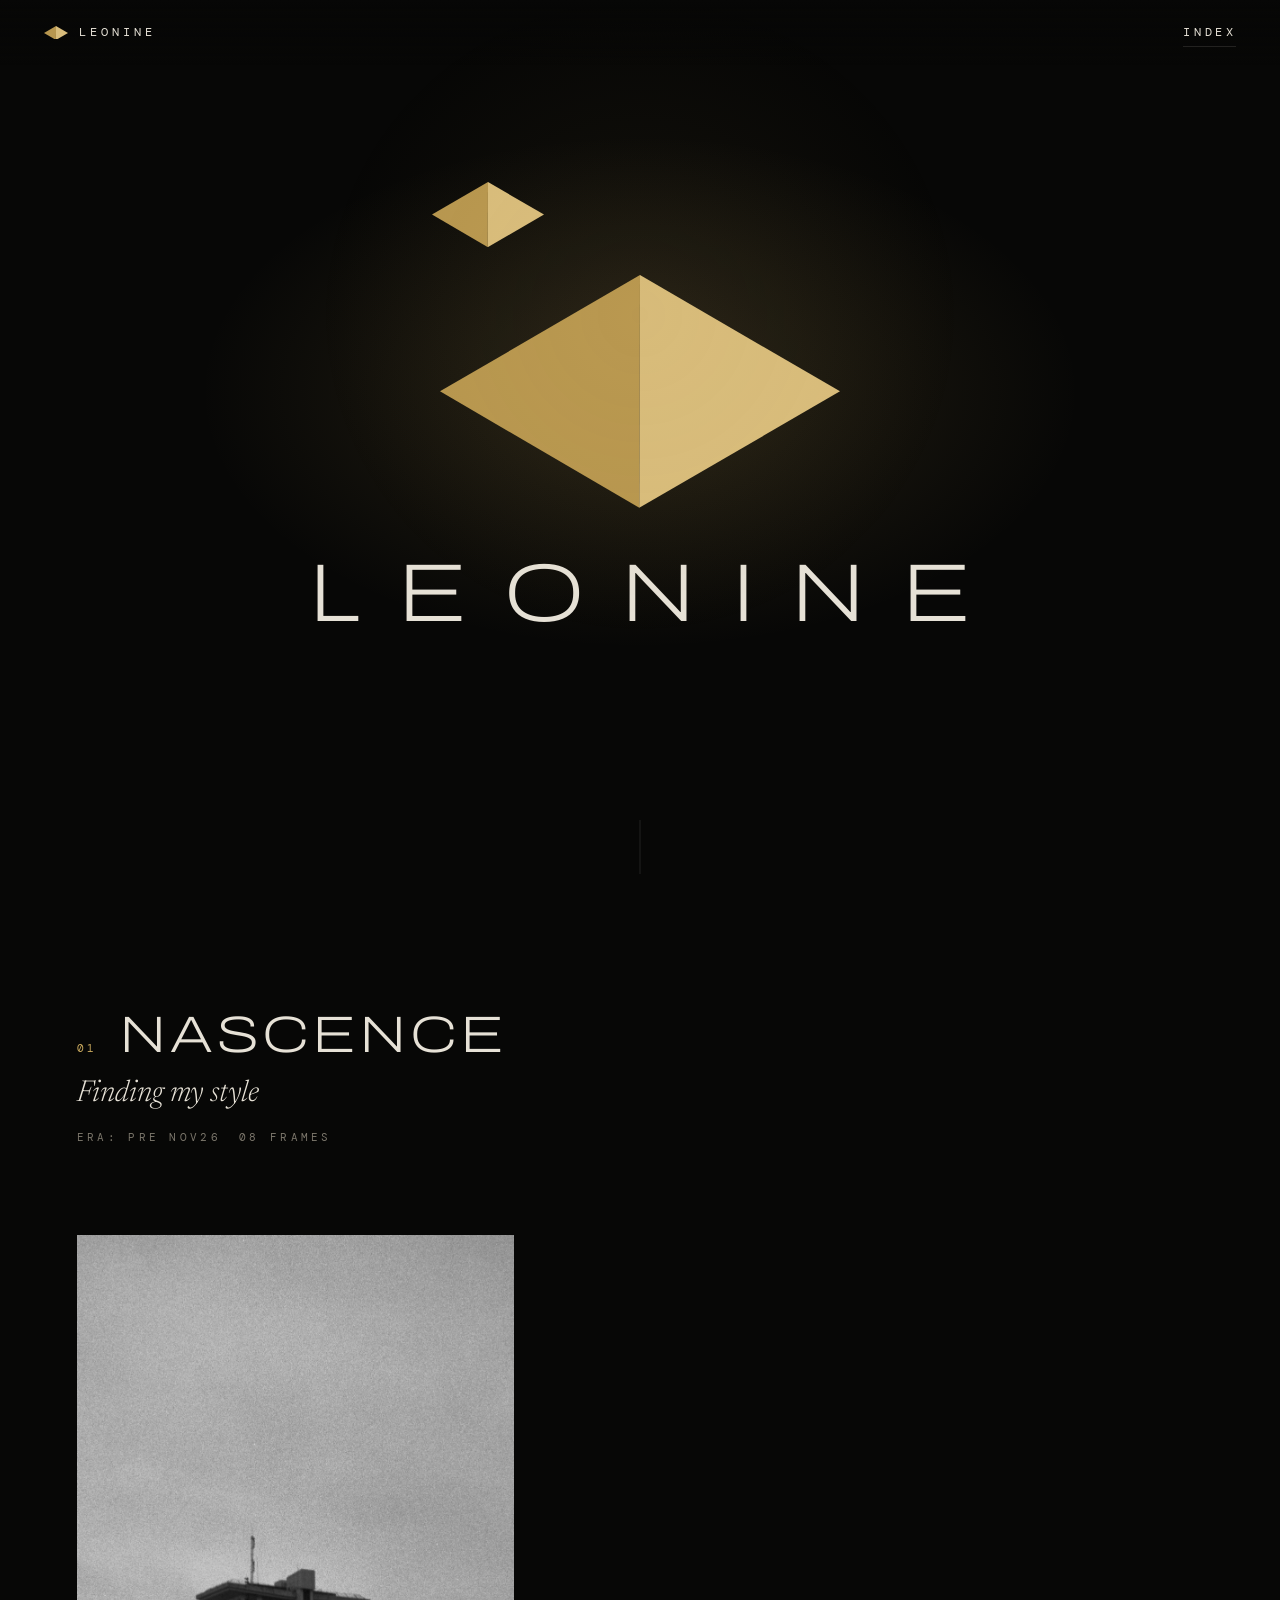
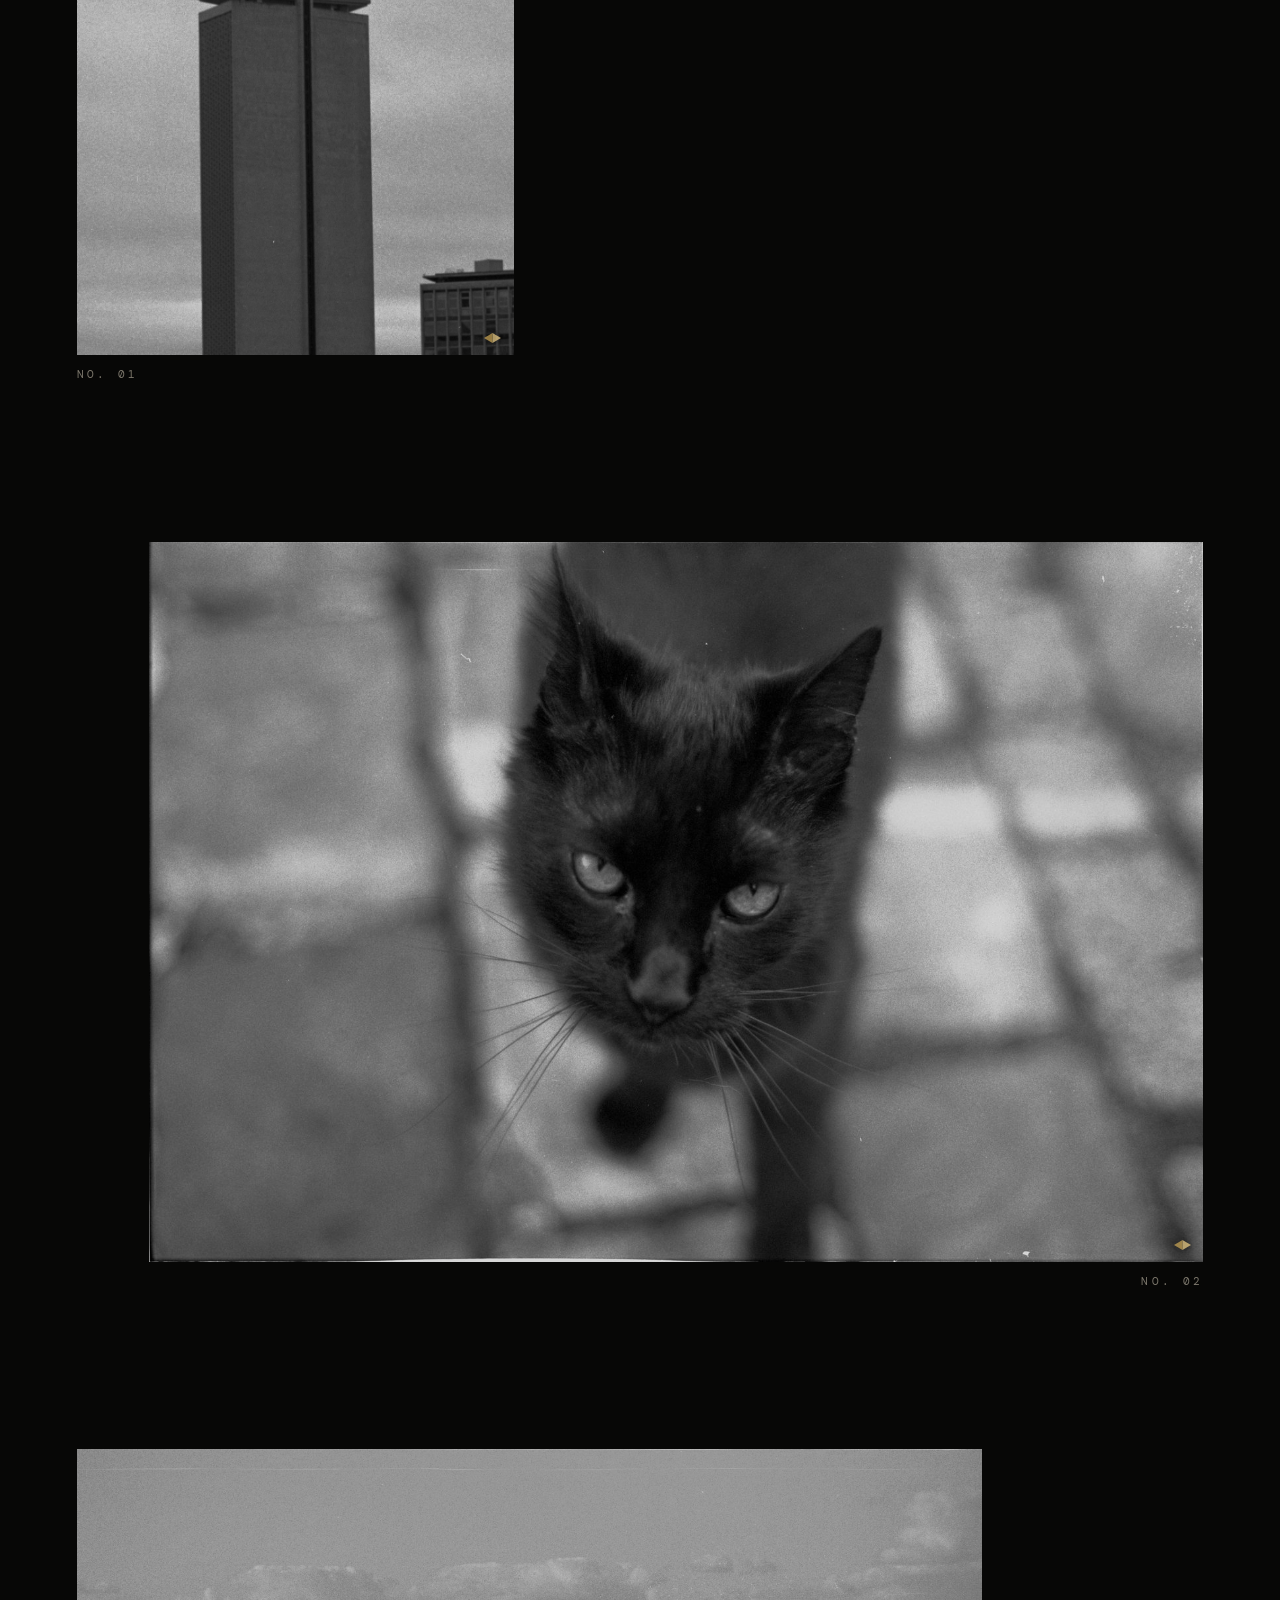
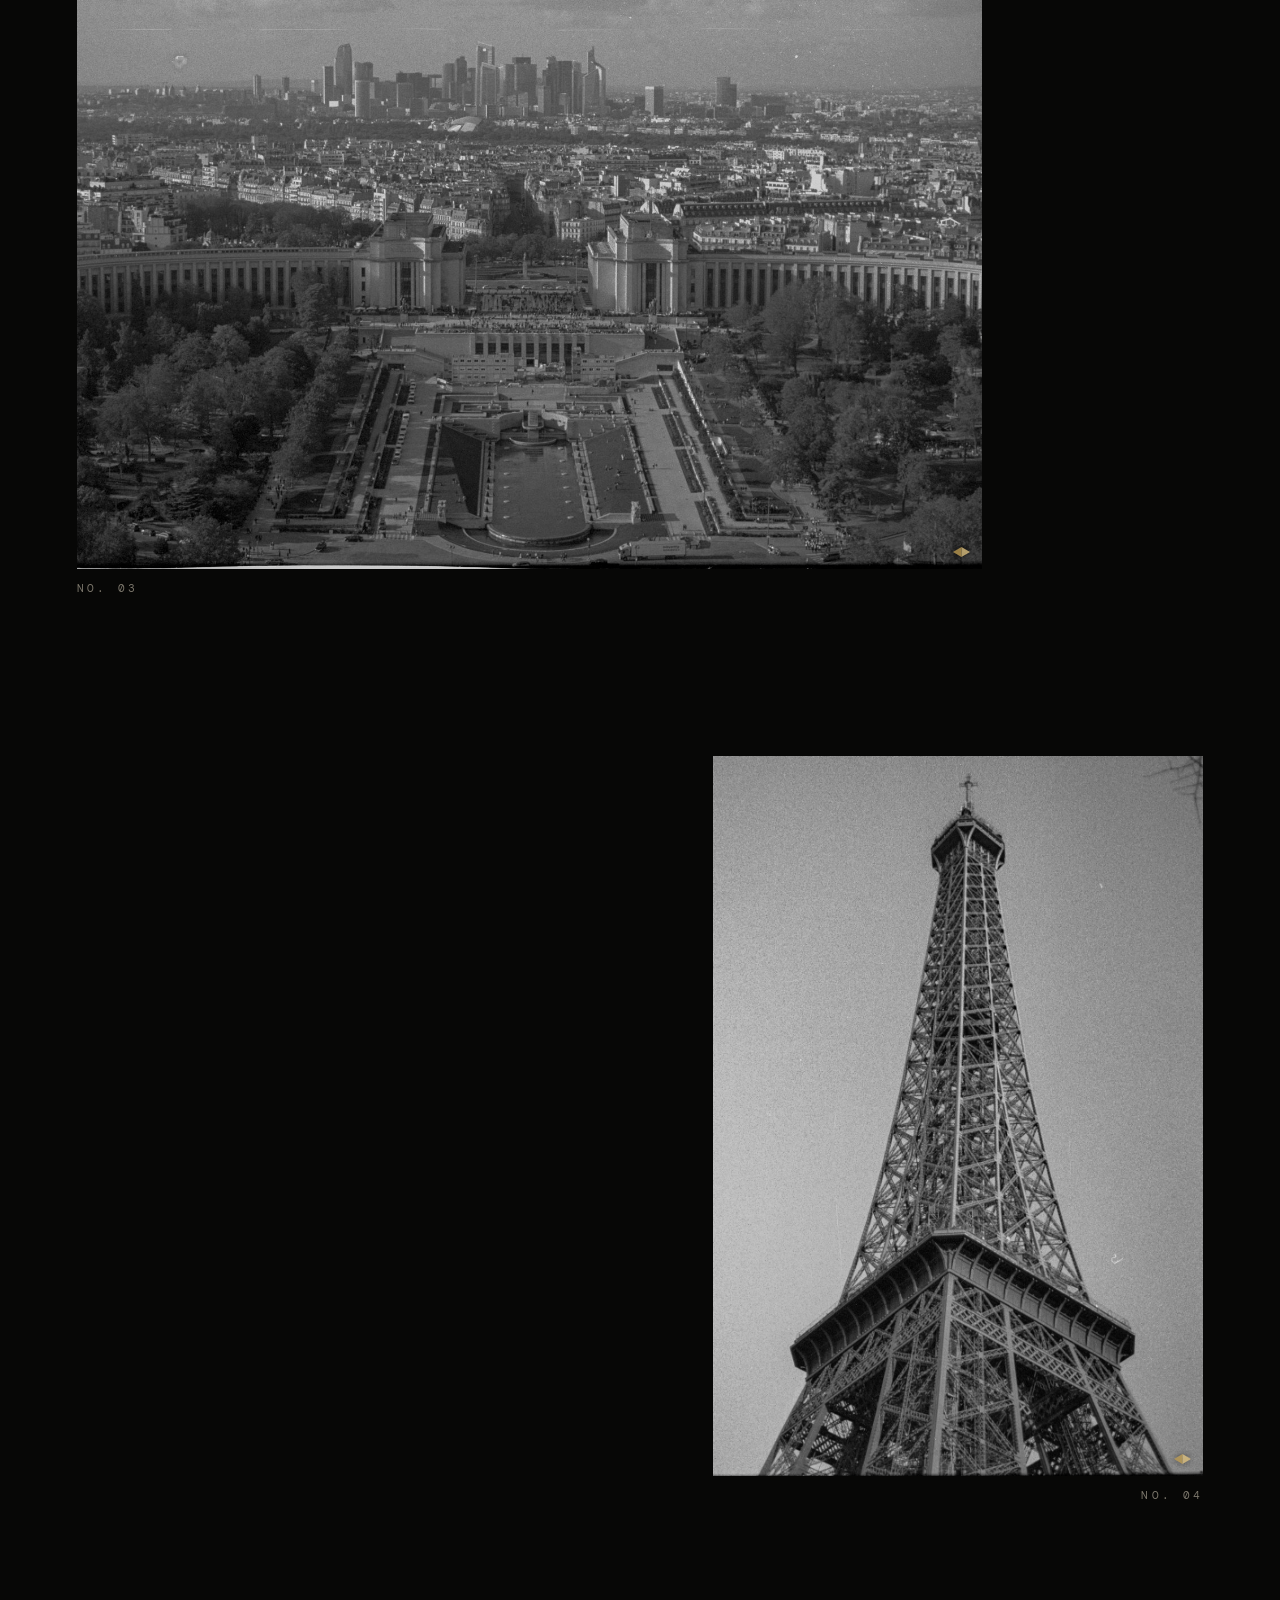
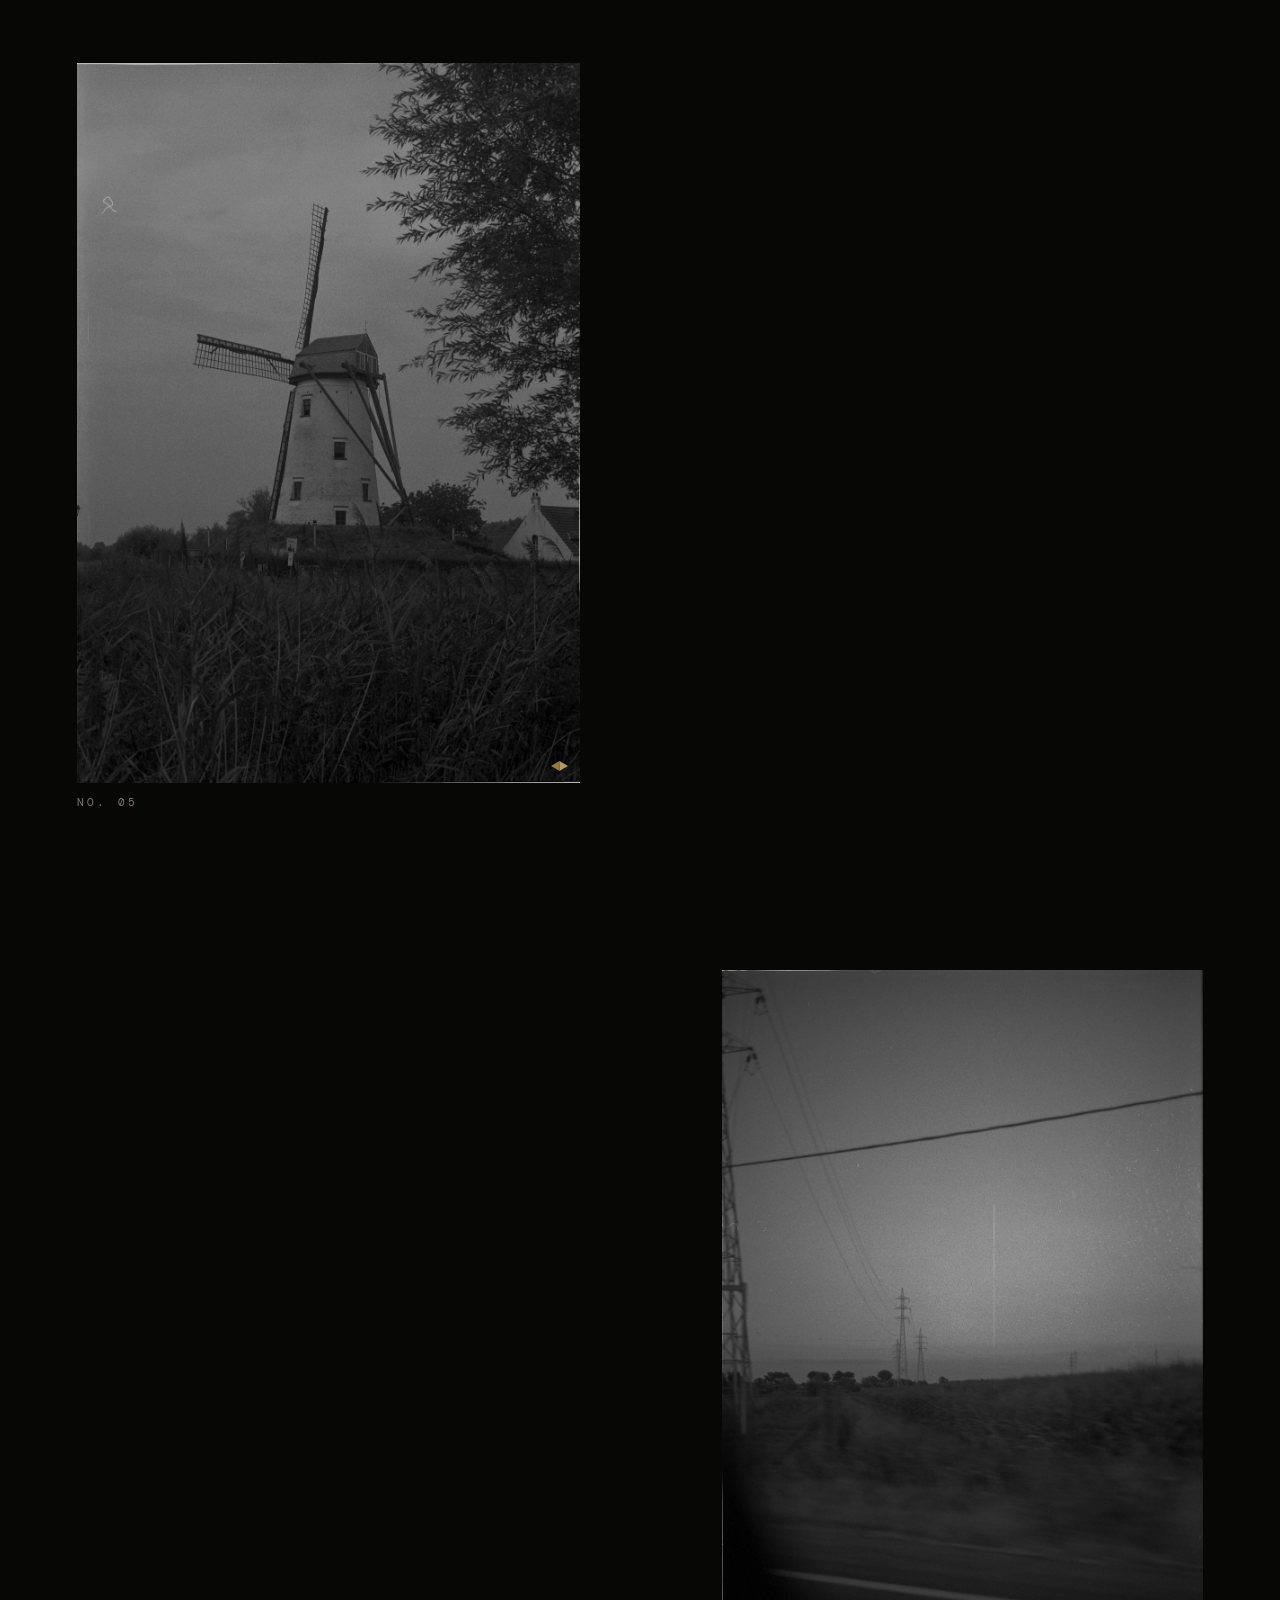
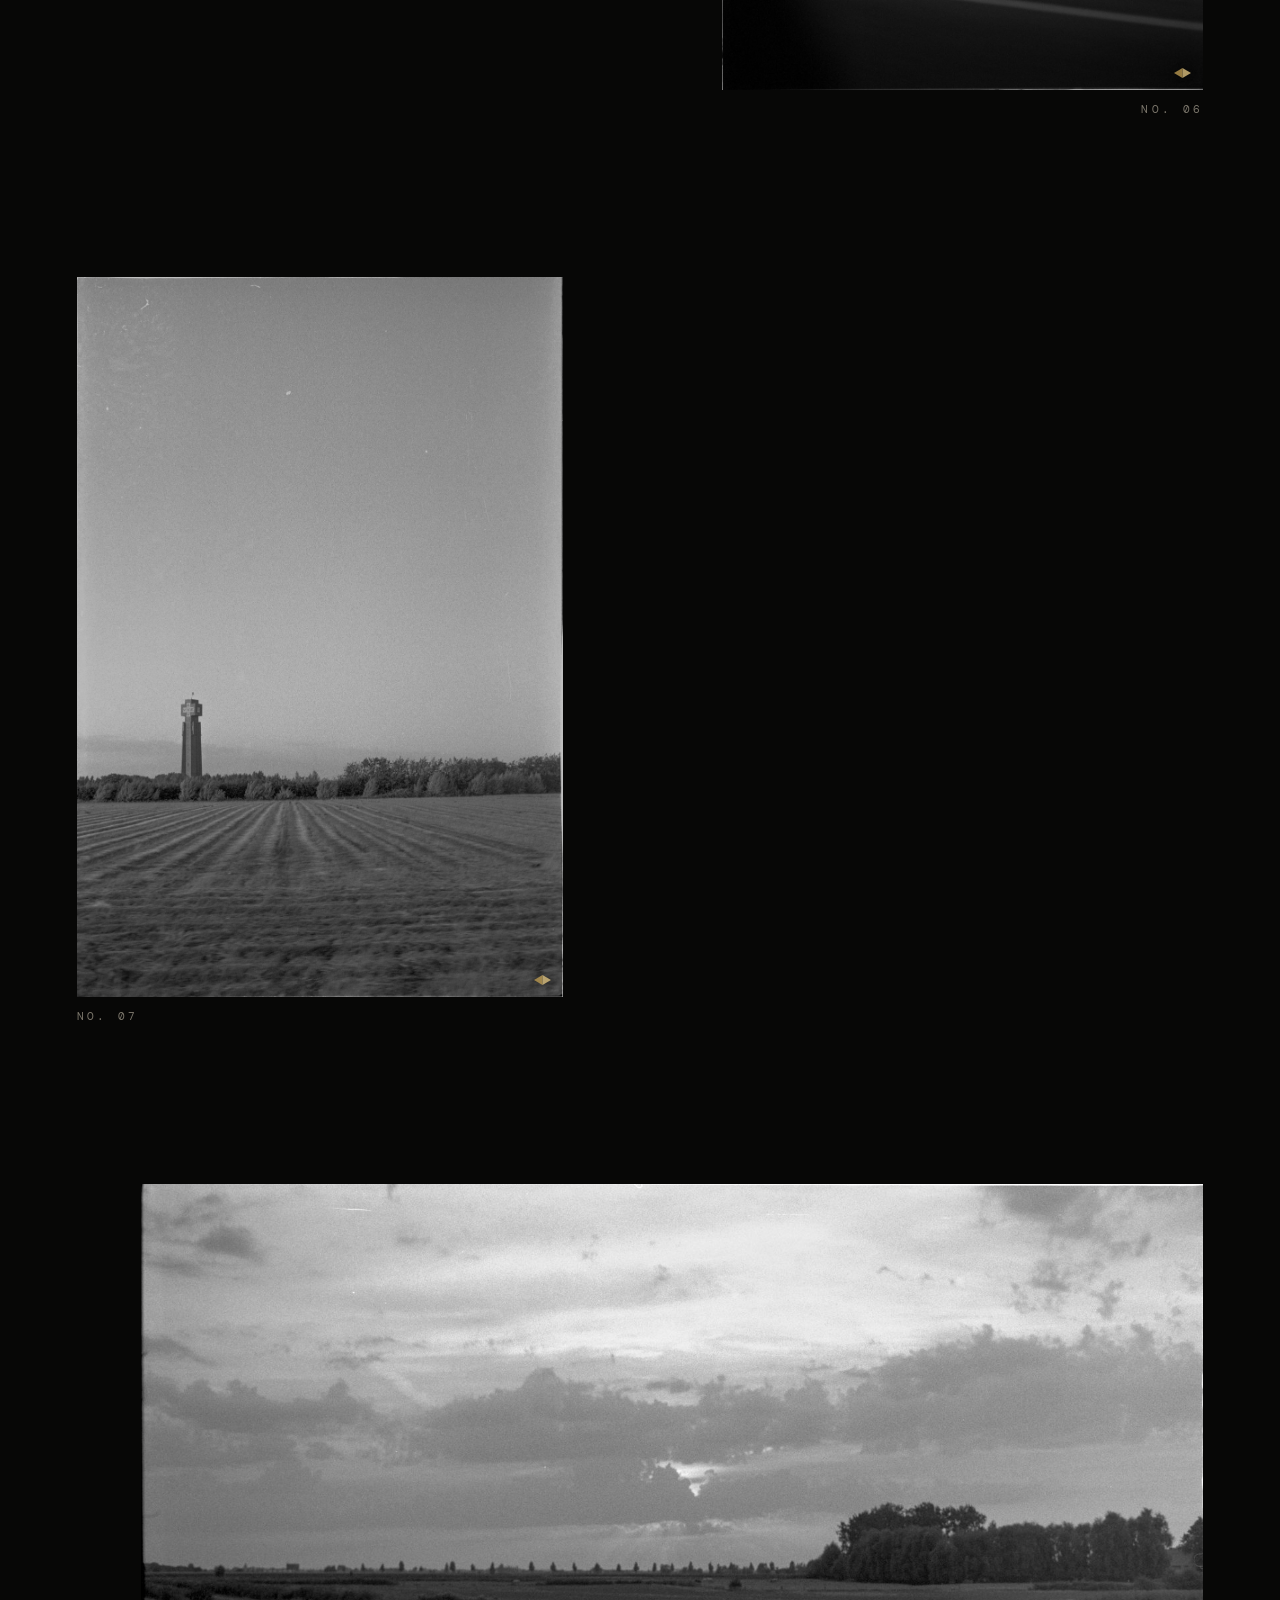
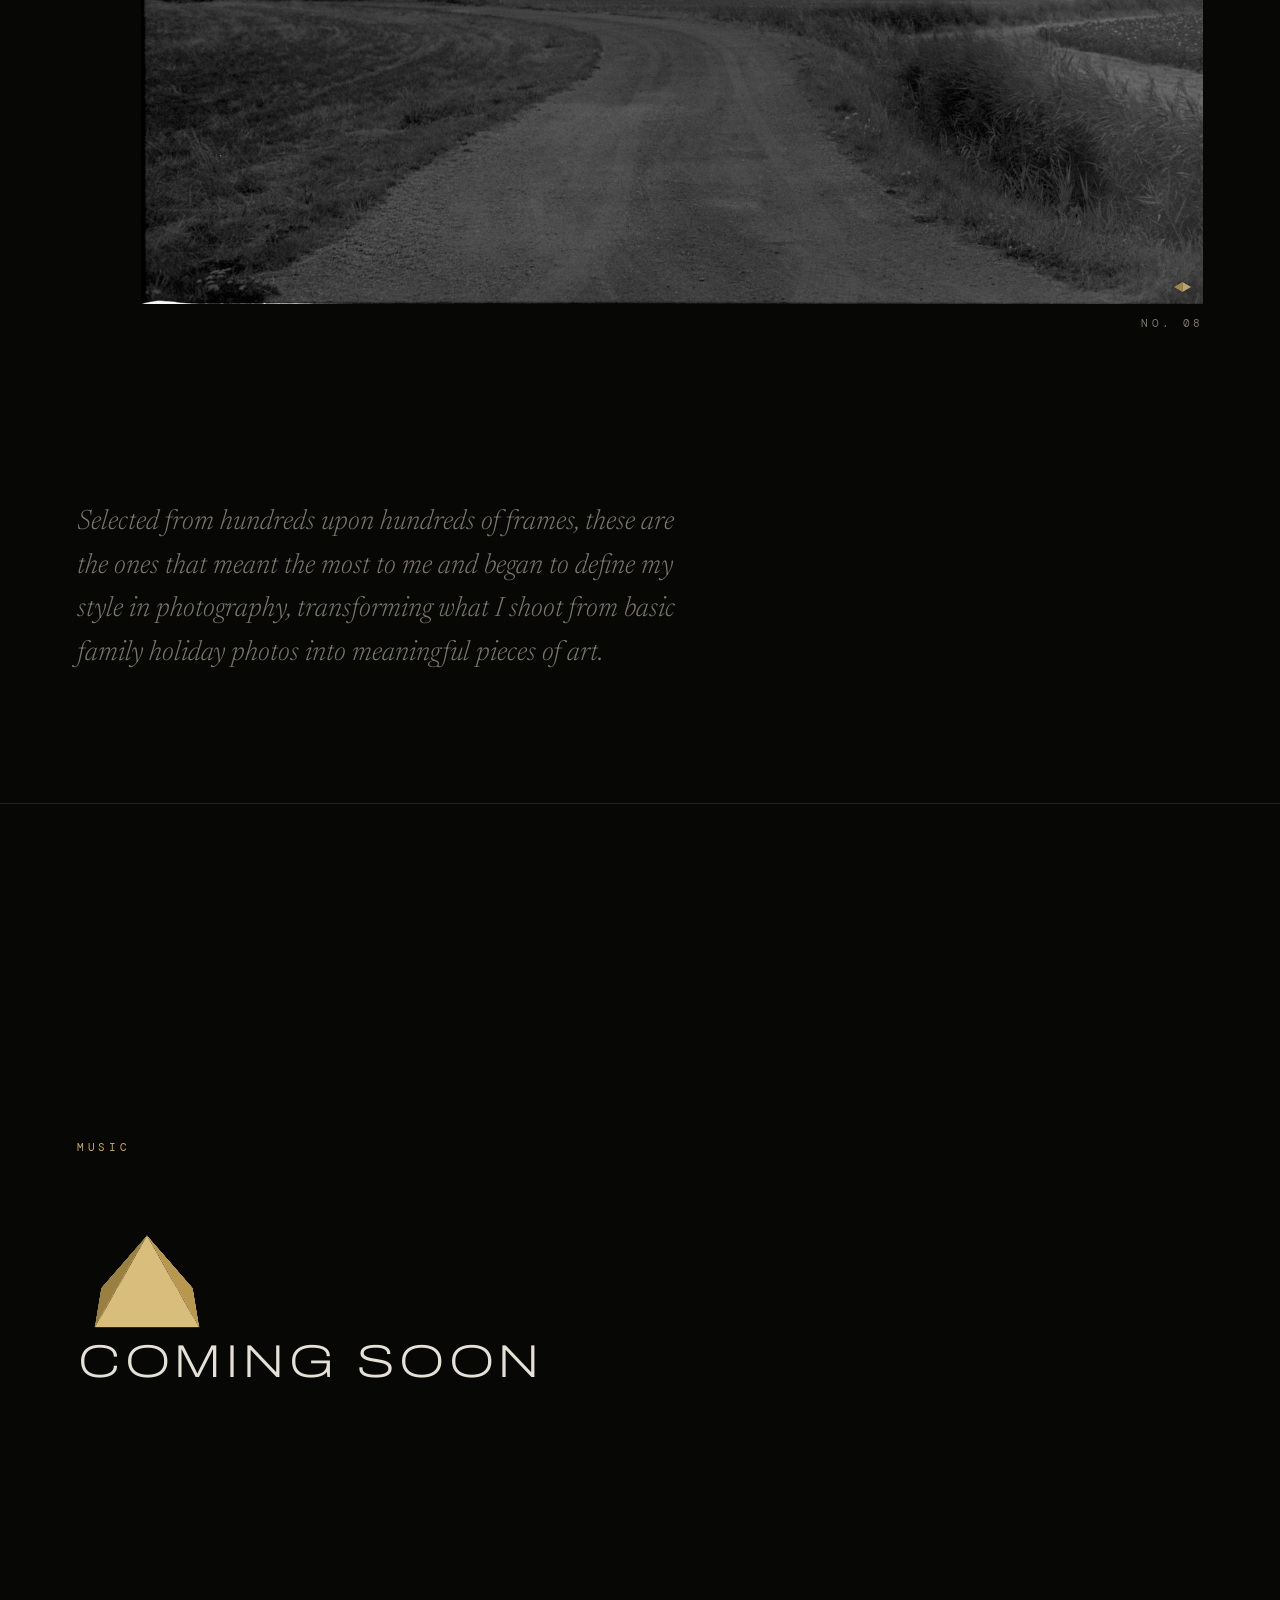
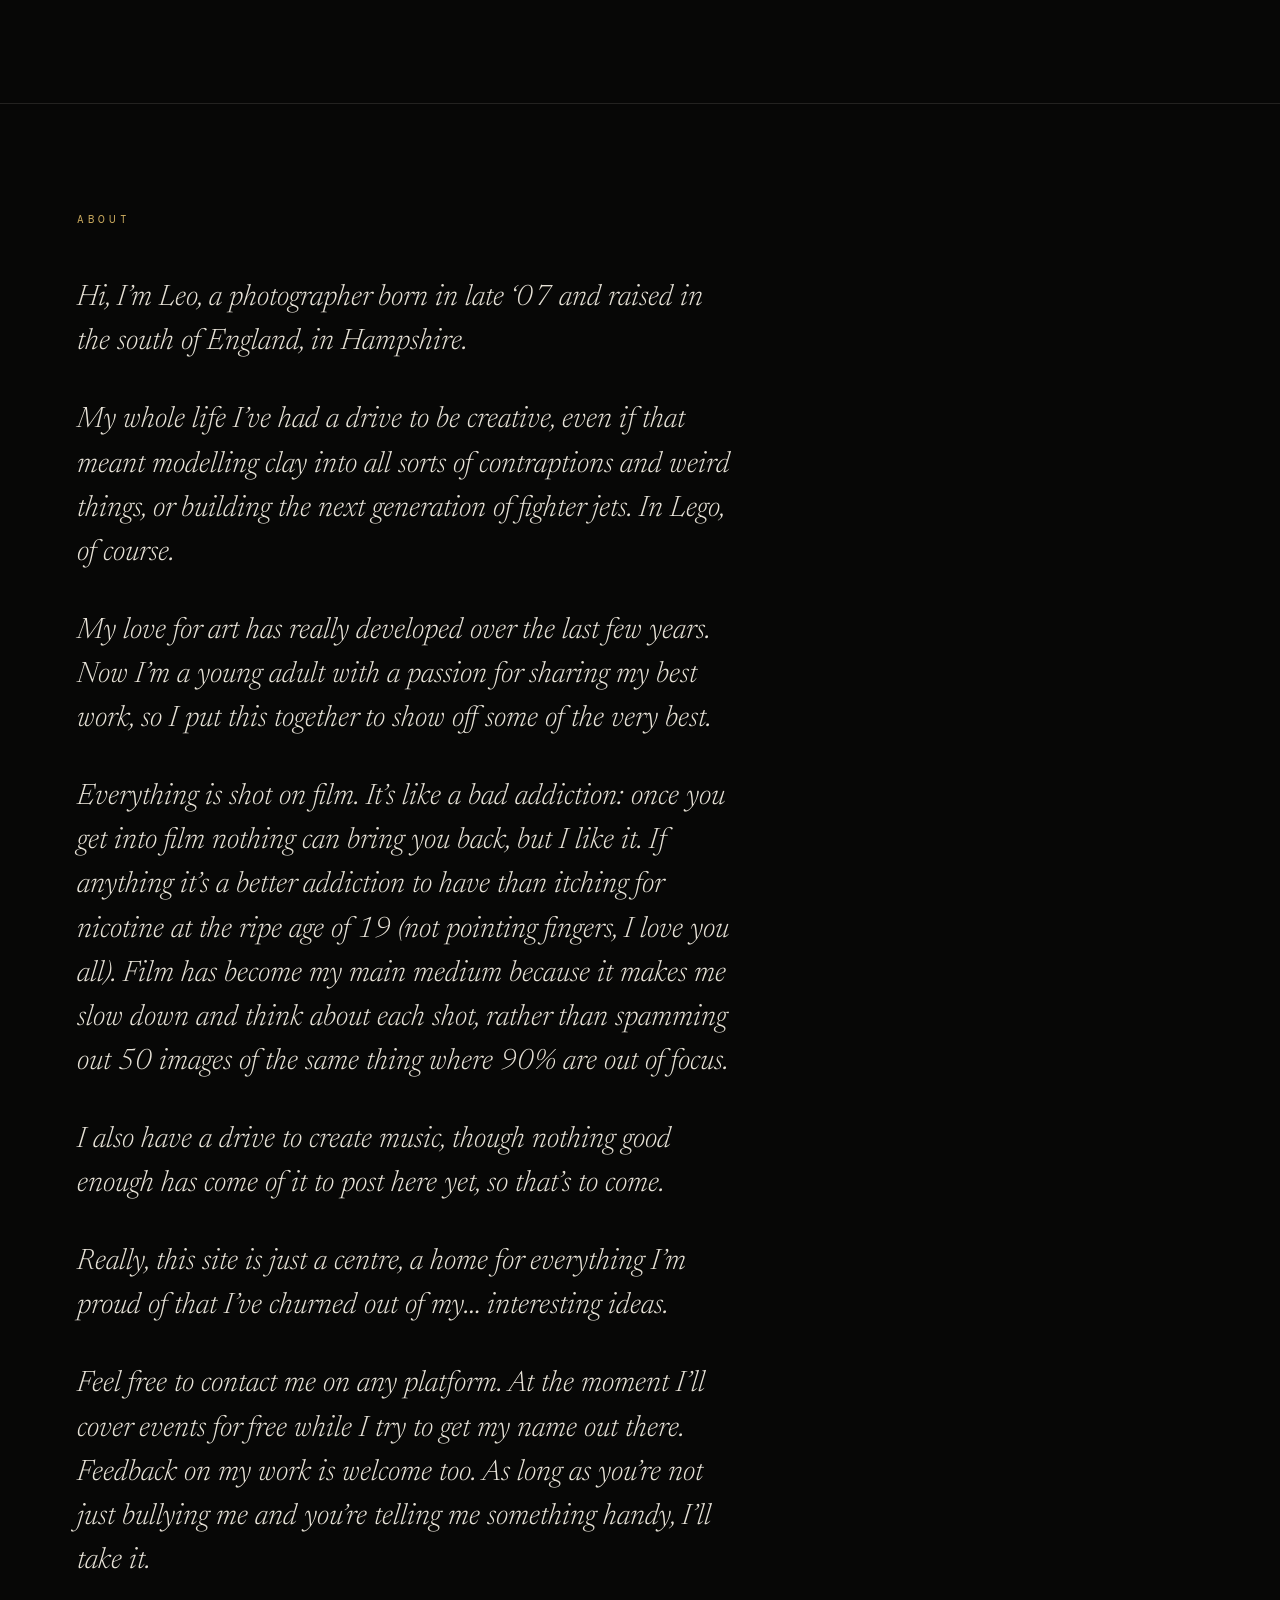
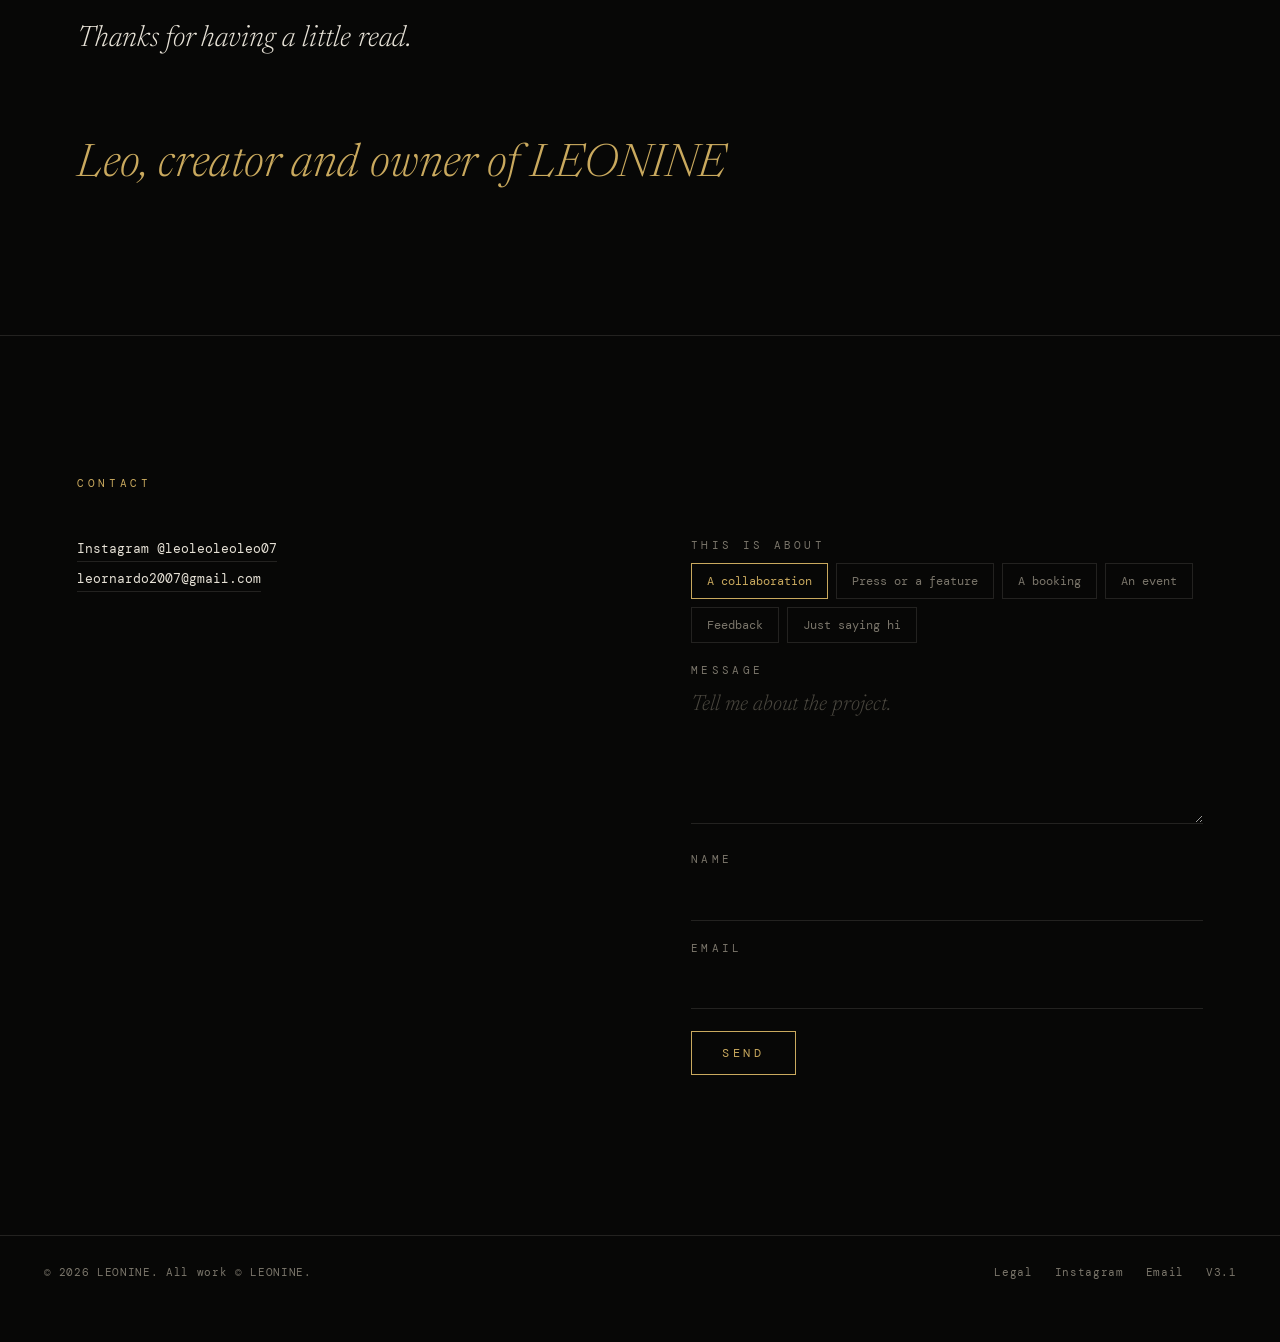
==== commit f24d8fbe: "V3.1: Nascence collection, projects system, About text, search tags Co-Authored-By: Claude Sonnet 5." ====
--- a/leonine-site/index.html
+++ b/leonine-site/index.html
@@ -3,147 +3,109 @@
 <head>
 <meta charset="utf-8">
 <meta name="viewport" content="width=device-width, initial-scale=1, viewport-fit=cover">
-<title>LEONINE | 35mm film photography and music</title>
-<meta name="description" content="LEONINE is Leo, an artist shooting black and white 35mm film around the world and the UK. Photography, film and music, made to order.">
-<meta property="og:title" content="LEONINE">
-<meta property="og:description" content="35mm film photography and music, made to order.">
+<title>LEONINE | Artist and film photographer, Hampshire UK</title>
+<meta name="description" content="LEONINE is Leo, an artist and photographer from Hampshire, UK. Black and white 35mm film photography shot on a Nikon F4s, with music on the way.">
+<link rel="canonical" href="https://leonine.netlify.app/">
+<meta name="author" content="LEONINE">
+<meta name="robots" content="index, follow, max-image-preview:large">
+<meta property="og:title" content="LEONINE | Artist and film photographer">
+<meta property="og:description" content="Black and white 35mm film photography by Leo, Hampshire UK.">
+<meta property="og:site_name" content="LEONINE">
+<meta property="og:locale" content="en_GB">
+<meta name="twitter:card" content="summary">
 <meta property="og:type" content="website">
-<meta name="site-version" content="V1.2">
-<meta name="theme-color" content="#0b0b0c">
+<meta property="og:url" content="https://leonine.netlify.app/">
+<meta name="site-version" content="V3.1">
+<meta name="theme-color" content="#070706">
 <meta name="color-scheme" content="dark">
-<script>document.documentElement.classList.add("js")</script>
 <link rel="icon" href="images/favicon.svg" type="image/svg+xml">
 <link rel="preconnect" href="https://fonts.googleapis.com">
 <link rel="preconnect" href="https://fonts.gstatic.com" crossorigin>
-<link href="https://fonts.googleapis.com/css2?family=Archivo:wdth,wght@62..125,300..800&family=Cormorant+Garamond:ital,wght@0,300;0,400;0,500;1,300;1,400&display=swap" rel="stylesheet">
-<link rel="stylesheet" href="css/style.css?v=12">
+<link href="https://fonts.googleapis.com/css2?family=Archivo:wdth,wght@62..125,200..700&family=DM+Mono:wght@300;400;500&family=Newsreader:ital,wght@0,300;0,400;1,300;1,400&display=swap" rel="stylesheet">
+<script type="application/ld+json">{"@context":"https://schema.org","@type":"Person","url":"https://leonine.netlify.app/","name":"Leo","alternateName":"LEONINE","jobTitle":"Artist and photographer","description":"Artist and film photographer from Hampshire, UK, shooting black and white 35mm film.","homeLocation":{"@type":"Place","name":"Hampshire, United Kingdom"},"sameAs":["https://www.instagram.com/leoleoleoleo07/"]}</script>
+<script>document.documentElement.classList.add("js")</script>
+<link rel="stylesheet" href="css/style.css?v=31">
 </head>
 <body>
-<div class="banner"><img src="images/banner.jpg?v=2" width="2400" height="1214" alt="Industrial chimneys against a pale sky" fetchpriority="high"></div>
-<div class="top">
-<header>
-  <a class="logo" href="#top">LEONINE</a>
-  <nav><a href="#photos">Photography</a><a href="#film">Movies</a><a href="#music">Music</a><a href="#about">About</a><a href="#book">Enquire</a></nav>
-</header>
-</div>
-
+<div class="safelight" aria-hidden="true"></div>
+<div class="prog" aria-hidden="true"></div>
+<header class="bar"><a class="logo" href="#top" aria-label="LEONINE, back to top"><svg class="lp" viewBox="0 0 1100 640" aria-hidden="true"><polygon points="0,320 550,0 548,640" fill="#b8974f"/><polygon points="550,0 1100,320 548,640" fill="#d9bd7c"/></svg><span>LEONINE</span></a><button class="idxbtn" id="idxbtn" aria-haspopup="dialog">Index</button></header>
 <main id="top">
-<div class="hero">
+<section class="intro">
   <video class="bgv" muted loop playsinline preload="metadata" aria-hidden="true"></video>
-  <div class="stage">
-    <div class="duo">
-      <svg class="pyr sm" viewBox="0 0 1100 640" aria-hidden="true"><polygon points="0,320 550,0 548,640" fill="#b09850"/><polygon points="550,0 1100,320 548,640" fill="#d1b774"/></svg>
-      <svg class="pyr" viewBox="0 0 1100 640" role="img" aria-label="Gold pyramids"><polygon points="0,320 550,0 548,640" fill="#b09850"/><polygon points="550,0 1100,320 548,640" fill="#d1b774"/></svg>
-    </div>
+  <div class="mark">
+    <svg class="pyr sm" viewBox="0 0 1100 640" aria-hidden="true"><polygon points="0,320 550,0 548,640" fill="#b8974f"/><polygon points="550,0 1100,320 548,640" fill="#d9bd7c"/></svg>
+    <svg class="pyr" viewBox="0 0 1100 640" role="img" aria-label="Gold pyramids"><polygon points="0,320 550,0 548,640" fill="#b8974f"/><polygon points="550,0 1100,320 548,640" fill="#d9bd7c"/></svg>
   </div>
   <h1>LEONINE</h1>
-</div>
-
-<section id="photos">
-  <h2>Photography</h2>
-  <div class="vt-wrap" role="group" aria-label="Gallery layout"><button class="vt" id="vtG" aria-pressed="true">Gallery</button><button class="vt" id="vtS" aria-pressed="false">Contact sheet</button></div>
-  <div class="masonry" id="pgrid">
-
-      <button class="ph pm" aria-label="View photograph 1"><img src="images/photos/01.jpg?v=2" width="1600" height="1061" alt="Black and white 35mm film photograph" loading="lazy" decoding="async"></button>
-      <button class="ph pm" aria-label="View photograph 2"><img src="images/photos/02.jpg?v=2" width="1119" height="1600" alt="Black and white 35mm film photograph" loading="lazy" decoding="async"></button>
-      <button class="ph pm" aria-label="View photograph 3"><img src="images/photos/03.jpg?v=2" width="1061" height="1600" alt="Black and white 35mm film photograph" loading="lazy" decoding="async"></button>
-      <button class="ph pm" aria-label="View photograph 4"><img src="images/photos/04.jpg?v=2" width="968" height="1600" alt="Black and white 35mm film photograph" loading="lazy" decoding="async"></button>
-      <button class="ph pm" aria-label="View photograph 5"><img src="images/photos/05.jpg?v=2" width="1069" height="1600" alt="Black and white 35mm film photograph" loading="lazy" decoding="async"></button>
-      <button class="ph pm" aria-label="View photograph 6"><img src="images/photos/06.jpg?v=2" width="1061" height="1600" alt="Black and white 35mm film photograph" loading="lazy" decoding="async"></button>
-      <button class="ph pm" aria-label="View photograph 7"><img src="images/photos/07.jpg?v=2" width="1600" height="1085" alt="Black and white 35mm film photograph" loading="lazy" decoding="async"></button>
-      <button class="ph pm" aria-label="View photograph 8"><img src="images/photos/08.jpg?v=2" width="1061" height="1600" alt="Black and white 35mm film photograph" loading="lazy" decoding="async"></button>
-      <button class="ph pm" aria-label="View photograph 9"><img src="images/photos/09.jpg?v=2" width="1600" height="1098" alt="Black and white 35mm film photograph" loading="lazy" decoding="async"></button>
-      <button class="ph pm" aria-label="View photograph 10"><img src="images/photos/10.jpg?v=2" width="1081" height="1600" alt="Black and white 35mm film photograph" loading="lazy" decoding="async"></button>
-      <button class="ph pm" aria-label="View photograph 11"><img src="images/photos/11.jpg?v=2" width="1061" height="1600" alt="Black and white 35mm film photograph" loading="lazy" decoding="async"></button>
-      <button class="ph pm" aria-label="View photograph 12"><img src="images/photos/12.jpg?v=2" width="1600" height="1079" alt="Black and white 35mm film photograph" loading="lazy" decoding="async"></button>
-      <button class="ph pm" aria-label="View photograph 13"><img src="images/photos/13.jpg?v=2" width="1061" height="1600" alt="Black and white 35mm film photograph" loading="lazy" decoding="async"></button>
-      <button class="ph pm" aria-label="View photograph 14"><img src="images/photos/14.jpg?v=2" width="1088" height="1600" alt="Black and white 35mm film photograph" loading="lazy" decoding="async"></button>
-      <button class="ph pm" aria-label="View photograph 15"><img src="images/photos/15.jpg?v=2" width="1089" height="1600" alt="Black and white 35mm film photograph" loading="lazy" decoding="async"></button>
-      <button class="ph pm" aria-label="View photograph 16"><img src="images/photos/16.jpg?v=2" width="1061" height="1600" alt="Black and white 35mm film photograph" loading="lazy" decoding="async"></button>
-      <button class="ph pm" aria-label="View photograph 17"><img src="images/photos/17.jpg?v=2" width="996" height="1600" alt="Black and white 35mm film photograph" loading="lazy" decoding="async"></button>
-      <button class="ph pm" aria-label="View photograph 18"><img src="images/photos/18.jpg?v=2" width="971" height="1600" alt="Black and white 35mm film photograph" loading="lazy" decoding="async"></button>
-      <button class="ph pm" aria-label="View photograph 19"><img src="images/photos/19.jpg?v=2" width="1600" height="1109" alt="Black and white 35mm film photograph" loading="lazy" decoding="async"></button>
-      <button class="ph pm" aria-label="View photograph 20"><img src="images/photos/20.jpg?v=2" width="1061" height="1600" alt="Black and white 35mm film photograph" loading="lazy" decoding="async"></button>
-      <button class="ph pm" aria-label="View photograph 21"><img src="images/photos/21.jpg?v=2" width="1600" height="1083" alt="Black and white 35mm film photograph" loading="lazy" decoding="async"></button>
-      <button class="ph pm" aria-label="View photograph 22"><img src="images/photos/22.jpg?v=2" width="1061" height="1600" alt="Black and white 35mm film photograph" loading="lazy" decoding="async"></button>
-      <button class="ph pm" aria-label="View photograph 23"><img src="images/photos/23.jpg?v=2" width="1600" height="1093" alt="Black and white 35mm film photograph" loading="lazy" decoding="async"></button>
-      <button class="ph pm" aria-label="View photograph 24"><img src="images/photos/24.jpg?v=2" width="1600" height="1088" alt="Black and white 35mm film photograph" loading="lazy" decoding="async"></button>
-      <button class="ph pm" aria-label="View photograph 25"><img src="images/photos/25.jpg?v=2" width="1061" height="1600" alt="Black and white 35mm film photograph" loading="lazy" decoding="async"></button>
-      <button class="ph pm" aria-label="View photograph 26"><img src="images/photos/26.jpg?v=2" width="1600" height="1272" alt="Black and white 35mm film photograph" loading="lazy" decoding="async"></button>
-      <button class="ph pm" aria-label="View photograph 27"><img src="images/photos/27.jpg?v=2" width="1600" height="1127" alt="Black and white 35mm film photograph" loading="lazy" decoding="async"></button>
-  </div>
-  <p class="note">Select a photograph to view it larger.</p>
+  <a class="down" href="#f01" aria-label="Scroll to the photographs"><span></span></a>
+</section>
+<div id="exhibit"></div>
+<noscript><p class="ns">Please turn on JavaScript to see the photographs.</p></noscript>
+<section class="room archive" id="archive" hidden>
+  <p class="label">Archive</p>
+  <div id="arows"></div>
 </section>
 
-<section id="film">
-  <h2>Movies</h2>
-  <div class="screen">
-    <video id="cine" muted playsinline preload="metadata" aria-label="Short clips filmed while travelling"></video>
-    <div class="empty" id="cineEmpty"><svg viewBox="0 0 1100 640" aria-hidden="true"><polygon points="0,320 550,0 548,640" fill="#b09850"/><polygon points="550,0 1100,320 548,640" fill="#d1b774"/></svg></div>
-    <div class="ctl" id="cineCtl" hidden><button class="btn sm" id="cinePlay">Pause</button><button class="btn sm" id="cineSnd">Sound on</button></div>
-  </div>
-  <p class="cap2">On the way</p>
+<section class="room" id="music">
+  <p class="label">Music</p>
+  <div class="coming"><div class="scene" aria-hidden="true"><div class="tilt"><div class="p3"><i></i><i></i><i></i><i></i></div></div></div><p class="big">Coming soon</p></div>
 </section>
-
-<section id="music">
-  <h2>Music</h2>
-  <div class="soon"><div class="scene" aria-hidden="true"><div class="tilt"><div class="p3"><i></i><i></i><i></i><i></i></div></div></div><h3>Coming soon</h3><p>Music is on the way.</p></div>
-</section>
-
-<section id="about">
-  <h2>About</h2>
-  <div class="about-body">
-    <p>I&rsquo;m Leo, and LEONINE is just me. I was born in late 2007 and I&rsquo;ve always had this drive to create, it doesn&rsquo;t really matter what.</p>
-    <p>I shoot on 35mm film and nothing else, on a Nikon F4s. No screen on the back to check, no second go. You press it and wait to find out what you got.</p>
-    <p>Most of it gets taken when I&rsquo;m travelling, all over the place, and closer to home around the UK. The grain, the dust, the scratches, the blur, it all stays in. It&rsquo;s the real, raw side of it. Nothing flashy, just humble and a bit moody.</p>
-    <p>I won&rsquo;t tell you what any of it means. That&rsquo;s up to you.</p>
-    <p class="quote">Imperfection is perfection.</p>
+<section class="room" id="about">
+  <p class="label">About</p>
+  <div class="words">
+    <p>Hi, I&rsquo;m Leo, a photographer born in late &lsquo;07 and raised in the south of England, in Hampshire.</p>
+    <p>My whole life I&rsquo;ve had a drive to be creative, even if that meant modelling clay into all sorts of contraptions and weird things, or building the next generation of fighter jets. In Lego, of course.</p>
+    <p>My love for art has really developed over the last few years. Now I&rsquo;m a young adult with a passion for sharing my best work, so I put this together to show off some of the very best.</p>
+    <p>Everything is shot on film. It&rsquo;s like a bad addiction: once you get into film nothing can bring you back, but I like it. If anything it&rsquo;s a better addiction to have than itching for nicotine at the ripe age of 19 (not pointing fingers, I love you all). Film has become my main medium because it makes me slow down and think about each shot, rather than spamming out 50 images of the same thing where 90% are out of focus.</p>
+    <p>I also have a drive to create music, though nothing good enough has come of it to post here yet, so that&rsquo;s to come.</p>
+    <p>Really, this site is just a centre, a home for everything I&rsquo;m proud of that I&rsquo;ve churned out of my&hellip; interesting ideas.</p>
+    <p>Feel free to contact me on any platform. At the moment I&rsquo;ll cover events for free while I try to get my name out there. Feedback on my work is welcome too. As long as you&rsquo;re not just bullying me and you&rsquo;re telling me something handy, I&rsquo;ll take it.</p>
+    <p>Thanks for having a little read.</p>
+    <p class="quote">Leo, creator and owner of LEONINE</p>
   </div>
 </section>
-
-<section id="book">
-  <h2>Enquire</h2>
-  <div class="enq">
-    <div class="enq-intro">
-      <p class="lead">Made to order.<br><em>Made for you.</em></p>
-      <p class="sub">Prints, recordings and commissions are handled personally, one at a time. Tell me what you&rsquo;re after and we&rsquo;ll go back and forth by email until it&rsquo;s exactly right.</p>
+<section class="room" id="contact">
+  <p class="label">Contact</p>
+  <div class="hello-wrap">
+    <div>
+      <p class="links"><a href="https://www.instagram.com/leoleoleoleo07/" target="_blank" rel="noopener noreferrer">Instagram @leoleoleoleo07</a><a href="mailto:leornardo2007@gmail.com">leornardo2007@gmail.com</a></p>
     </div>
     <form class="c" id="enquiry" name="booking" method="POST" data-netlify="true" netlify-honeypot="bot-field">
       <input type="hidden" name="form-name" value="booking">
       <p hidden><label>Leave this empty: <input name="bot-field"></label></p>
-      <fieldset class="types"><legend>I&rsquo;d like to request</legend>
-        <label class="chip"><input type="radio" name="request_type" value="A print" checked><span>A print</span></label>
-        <label class="chip"><input type="radio" name="request_type" value="Music or a CD"><span>Music or a CD</span></label>
-        <label class="chip"><input type="radio" name="request_type" value="A shoot or event"><span>A shoot or event</span></label>
-        <label class="chip"><input type="radio" name="request_type" value="Something else"><span>Something else</span></label>
+      <fieldset class="types"><legend>This is about</legend>
+        <label class="chip"><input type="radio" name="topic" value="A collaboration" checked><span>A collaboration</span></label>
+        <label class="chip"><input type="radio" name="topic" value="Press or a feature"><span>Press or a feature</span></label>
+        <label class="chip"><input type="radio" name="topic" value="A booking"><span>A booking</span></label>
+        <label class="chip"><input type="radio" name="topic" value="An event"><span>An event</span></label>
+        <label class="chip"><input type="radio" name="topic" value="Feedback"><span>Feedback</span></label>
+        <label class="chip"><input type="radio" name="topic" value="Just saying hi"><span>Just saying hi</span></label>
       </fieldset>
-      <div class="fld" data-for="A print"><label for="rf">Photograph</label><input id="rf" name="frames" placeholder="Frame number from the viewer, or describe it"></div>
-      <div class="fld" data-for="A shoot or event" hidden><label for="rd">Date and place</label><input id="rd" name="date_and_place" placeholder="e.g. 14 June, London"></div>
-      <div class="fld"><label for="rt">What are you after?</label><textarea id="rt" name="details" rows="5" required></textarea></div>
-      <div class="fld"><label for="rn">Your name</label><input id="rn" name="name" required autocomplete="name"></div>
+      <div class="fld"><label for="rt">Message</label><textarea id="rt" name="details" rows="4" required></textarea></div>
+      <div class="fld"><label for="rn">Name</label><input id="rn" name="name" required autocomplete="name"></div>
       <div class="fld"><label for="re">Email</label><input id="re" name="email" type="email" required autocomplete="email"></div>
-      <button class="btn" type="submit">Send request</button>
-      <output class="note"></output>
+      <button class="send" type="submit">Send</button>
+      <output></output>
     </form>
   </div>
 </section>
 </main>
-
 <footer>
-  <span>&copy; 2026 LEONINE</span>
-  <span class="rights">All photographs, films and music &copy; LEONINE. All rights reserved.</span>
-  <span><a href="legal.html">Legal</a><a href="https://www.instagram.com/leoleoleoleo07/" target="_blank" rel="noopener noreferrer">Instagram</a><a href="mailto:leornardo2007@gmail.com">Email</a><span id="ver">V1.2</span></span>
+  <span>&copy; 2026 LEONINE. All work &copy; LEONINE.</span>
+  <span class="fr"><a href="legal.html">Legal</a><a href="https://www.instagram.com/leoleoleoleo07/" target="_blank" rel="noopener noreferrer">Instagram</a><a href="mailto:leornardo2007@gmail.com">Email</a><span id="ver">V3.1</span></span>
 </footer>
 
-<dialog id="lb"><div class="box">
-  <div class="view" id="lbview"></div>
-  <div class="lbbar">
-    <span class="count" id="lbcount"></span>
-    <a class="enqlink" href="#book" id="lbenq">Enquire about this print</a>
-    <span class="lbnav"><button class="x" id="lbp" aria-label="Previous photograph">&lsaquo;</button><button class="x" id="lbn" aria-label="Next photograph">&rsaquo;</button><button class="x" id="lbx" aria-label="Close">&times;</button></span>
-  </div>
+<dialog id="idx" aria-label="Index"><div class="idx-in">
+  <div class="idx-top"><span class="label">Index</span><button class="x" id="idxx" aria-label="Close index">&times;</button></div>
+  <nav class="idx-nav" id="idxnav"></nav>
+  <div class="idx-grid" id="idxgrid"></div>
 </div></dialog>
 
-<script src="js/main.js?v=12" defer></script>
+<dialog id="lb"><div class="lb-in"><div class="view" id="lbview"></div><div class="lbbar"><span class="count" id="lbcount"></span><span><button class="x" id="lbp" aria-label="Previous">&lsaquo;</button><button class="x" id="lbn" aria-label="Next">&rsaquo;</button><button class="x" id="lbx" aria-label="Close">&times;</button></span></div></div></dialog>
+
+<div class="count-fixed" id="cf" aria-hidden="true"><span id="cfn">001</span> / <span id="cft">000</span></div>
+<script src="js/projects.js?v=31" defer></script>
+<script src="js/main.js?v=31" defer></script>
 </body>
 </html>
--- a/leonine-site/css/style.css
+++ b/leonine-site/css/style.css
@@ -1,179 +1,175 @@
-/* LEONINE V1.0 */
-:root{--bg:#0b0b0c;--ink:#e8e4da;--mute:#8a867c;--gold:#c9ac68;--gold2:#a68b4e;--line:#222226;--line2:#34343a;
---sans:"Archivo","Helvetica Neue",Arial,sans-serif;--serif:"Cormorant Garamond","Newsreader",Georgia,serif;
---bh:clamp(110px,15vw,220px);color-scheme:dark;box-sizing:border-box;padding-top:env(safe-area-inset-top,0px);padding-bottom:env(safe-area-inset-bottom,0px)}
+/* LEONINE V3.0 : darkroom */
+:root{--bg:#070706;--ink:#e6e1d6;--mute:#7b766b;--gold:#c9a95e;--line:#232220;
+--sans:"Archivo","Helvetica Neue",Arial,sans-serif;--mono:"DM Mono","Courier New",monospace;--serif:"Newsreader",Georgia,serif;
+--pyr:url("data:image/svg+xml,%3Csvg xmlns='http://www.w3.org/2000/svg' viewBox='0 0 1100 640'%3E%3Cpolygon points='0,320 550,0 548,640' fill='%23b8974f'/%3E%3Cpolygon points='550,0 1100,320 548,640' fill='%23d9bd7c'/%3E%3C/svg%3E");color-scheme:dark;box-sizing:border-box}
 *,*::before,*::after{box-sizing:inherit}
-html{scroll-behavior:smooth;scroll-padding-top:100px;-webkit-text-size-adjust:100%}
-body{margin:0;background:var(--bg);color:var(--ink);font:400 16px/1.7 var(--sans);-webkit-font-smoothing:antialiased;overflow-x:hidden;counter-reset:s;-webkit-tap-highlight-color:transparent}
-body::before{content:"";position:fixed;inset:0 0 auto;height:env(safe-area-inset-top,0px);background:var(--bg);z-index:30}
+html{scroll-behavior:smooth;-webkit-text-size-adjust:100%;scrollbar-width:thin;scrollbar-color:#2a2926 var(--bg)}
+body{margin:0;background:var(--bg);color:var(--ink);font:300 14px/1.7 var(--mono);overflow-x:hidden;-webkit-tap-highlight-color:transparent}
 a{color:inherit;text-decoration:none}
-button{font:inherit;color:inherit;cursor:pointer}
+button{font:inherit;color:inherit;background:none;border:0;cursor:pointer;padding:0}
 :focus-visible{outline:1px solid var(--gold);outline-offset:4px}
+::selection{background:var(--gold);color:#070706}
 img{-webkit-user-drag:none;user-select:none;-webkit-touch-callout:none}
-/* top banner + header */
-.banner{height:var(--bh);overflow:hidden;background:#000}
-.banner img{display:block;width:100%;height:100%;object-fit:cover;object-position:50% 100%}
-.top{position:sticky;top:env(safe-area-inset-top,0px);z-index:20;background:rgba(11,11,12,.86);-webkit-backdrop-filter:blur(12px);backdrop-filter:blur(12px);border-bottom:1px solid var(--line)}
-header{display:flex;justify-content:space-between;align-items:center;gap:20px;padding:20px clamp(20px,5vw,72px)}
-.logo{font:300 14px/1 var(--sans);font-stretch:120%;letter-spacing:.46em;text-transform:uppercase}
-nav{display:flex;gap:clamp(16px,2.6vw,40px)}
-nav a{font:400 11px/1 var(--sans);letter-spacing:.24em;text-transform:uppercase;color:var(--mute);padding:6px 0;border-bottom:1px solid transparent;transition:color .4s,border-color .4s}
-nav a:hover{color:var(--ink);border-color:var(--gold2)}
-/* landing */
-.hero{position:relative;overflow:hidden;min-height:calc(100svh - var(--bh) - 62px);display:flex;flex-direction:column;padding:0 clamp(20px,5vw,72px) clamp(24px,4vw,56px)}
-.hero>*{position:relative;z-index:1}
-.hero>.bgv{position:absolute;inset:0;z-index:0;width:100%;height:100%;object-fit:cover;opacity:0;transition:opacity 1.4s;pointer-events:none}
-.hero.has-video>.bgv{opacity:.5}
-.hero.has-video::after{content:"";position:absolute;inset:0;z-index:0;pointer-events:none;background:linear-gradient(transparent 50%,var(--bg))}
-.stage{flex:1;display:grid;place-items:center;min-height:240px;padding-top:clamp(40px,8vw,104px)}
-.duo{position:relative;width:min(450px,68vw)}
-.duo::before{content:"";position:absolute;inset:-38%;background:radial-gradient(closest-side,rgba(201,172,104,.13),transparent);z-index:-1;pointer-events:none}
+.safelight{position:fixed;inset:0;z-index:2;pointer-events:none;background:radial-gradient(520px circle at var(--mx,50%) var(--my,35%),rgba(201,169,94,.075),transparent 62%)}
+.prog{position:fixed;left:0;top:0;height:1px;width:100%;background:var(--gold);transform-origin:0 50%;transform:scaleX(var(--p,0));z-index:40}
+/* bar */
+.bar{position:fixed;inset:0 0 auto 0;z-index:30;display:flex;justify-content:space-between;align-items:center;padding:calc(18px + env(safe-area-inset-top,0px)) clamp(18px,3.4vw,48px) 18px;background:linear-gradient(var(--bg),transparent);pointer-events:none}
+.bar>*{pointer-events:auto}
+.logo{display:inline-flex;align-items:center;gap:11px;font:400 12px/1 var(--mono);letter-spacing:.34em}
+.lp{width:24px;height:auto;display:block}
+.idxbtn{font:400 12px/1 var(--mono);letter-spacing:.3em;text-transform:uppercase;padding:8px 0;border-bottom:1px solid var(--line);transition:border-color .4s,color .4s}
+.idxbtn:hover{border-color:var(--gold);color:var(--gold)}
+/* intro */
+.intro{position:relative;min-height:100svh;display:flex;flex-direction:column;align-items:center;justify-content:center;gap:clamp(26px,5vh,56px);padding:90px 20px 80px;overflow:hidden;text-align:center}
+.intro>*{position:relative;z-index:1}
+.intro>.bgv{position:absolute;inset:0;z-index:0;width:100%;height:100%;object-fit:cover;opacity:0;transition:opacity 1.6s;pointer-events:none}
+.intro.has-video>.bgv{opacity:.4}
+.intro.has-video::after{content:"";position:absolute;inset:0;pointer-events:none;background:linear-gradient(transparent 55%,var(--bg))}
+.mark{position:relative;width:min(400px,62vw)}
+.mark::before{content:"";position:absolute;inset:-60%;background:radial-gradient(closest-side,rgba(201,169,94,.16),transparent);z-index:-1}
 .pyr{display:block;width:100%;height:auto}
-.pyr.sm{position:absolute;left:1%;top:-34%;width:30%}
-.hero h1{margin:0;font-weight:300;font-stretch:125%;font-size:clamp(38px,10vw,170px);letter-spacing:.14em;line-height:1;text-transform:uppercase}
-/* sections */
-section{position:relative;padding:clamp(88px,13vw,200px) clamp(20px,5vw,72px);border-top:1px solid var(--line)}
-section h2{counter-increment:s;display:flex;align-items:baseline;gap:18px;margin:0 0 clamp(36px,5vw,72px);font:400 11px/1 var(--sans);letter-spacing:.36em;text-transform:uppercase;color:var(--mute)}
-section h2::before{content:"0" counter(s);color:var(--gold);letter-spacing:.2em}
-section h2::after{content:"";flex:1;max-width:240px;height:1px;background:var(--line2)}
-.note{margin:28px 0 0;color:var(--mute);font:italic 300 19px/1.4 var(--serif)}
-/* gallery */
-.masonry{columns:3 320px;column-gap:clamp(16px,2.6vw,44px)}
-.pm{position:relative;background:#0f0f11;display:block;width:100%;margin:0 0 clamp(16px,2.6vw,44px);padding:0;border:0;background:none;cursor:zoom-in;break-inside:avoid;line-height:0;overflow:hidden}
-.pm img{display:block;width:100%;height:auto;pointer-events:none;transition:opacity .6s,transform 1.4s cubic-bezier(.2,.7,.2,1)}
-.pm:hover img{opacity:.9;transform:scale(1.012)}
-/* movies */
-.screen{position:relative;aspect-ratio:16/9;max-width:1180px;background:#000;border:1px solid var(--line2)}
+.pyr.sm{position:absolute;left:-2%;top:-40%;width:28%}
+.intro h1{margin:0;font:200 clamp(26px,6.4vw,92px)/1 var(--sans);font-stretch:125%;letter-spacing:.42em;margin-right:-.42em;text-transform:uppercase}
+.down{position:absolute!important;left:50%;bottom:26px;transform:translateX(-50%);width:1px;height:54px;background:var(--line);overflow:hidden}
+.down span{position:absolute;left:0;top:-30px;width:1px;height:30px;background:var(--gold);animation:drip 2.6s ease-in-out infinite}
+@keyframes drip{0%{top:-30px}70%,100%{top:56px}}
+/* frames */
+.frame{min-height:100svh;display:grid;align-content:center;padding:92px clamp(18px,6vw,110px) 70px}
+.frame.l{justify-items:start}.frame.r{justify-items:end}
+.frame figure{margin:0;position:relative}
+.ph{position:relative;display:block;line-height:0;cursor:zoom-in}
+.ph img{display:block;max-width:min(100%,1240px);max-height:80svh;width:auto;height:auto;pointer-events:none}
+.ph::after{content:"";position:absolute;right:12px;bottom:12px;width:18px;height:10px;background:var(--pyr) center/contain no-repeat;opacity:.8;filter:drop-shadow(0 0 3px rgba(0,0,0,.6));pointer-events:none}
+.frame figcaption{margin-top:14px;font:400 11px/1 var(--mono);letter-spacing:.3em;text-transform:uppercase;color:var(--mute)}
+.frame.r figcaption{text-align:right}
+.js .frame .ph img{opacity:0;filter:brightness(.2) blur(5px);transition:opacity 1.8s cubic-bezier(.2,.7,.2,1),filter 2.2s cubic-bezier(.2,.7,.2,1)}
+.js .frame figcaption{opacity:0;transition:opacity 1.6s .5s}
+.js .frame.lit .ph img{opacity:1;filter:none}
+.js .frame.lit figcaption{opacity:1}
+.count-fixed{position:fixed;left:clamp(18px,3.4vw,48px);bottom:calc(18px + env(safe-area-inset-bottom,0px));z-index:30;font:400 11px/1 var(--mono);letter-spacing:.3em;color:var(--mute);opacity:0;transition:opacity .5s;pointer-events:none}
+.count-fixed.on{opacity:1}
+.count-fixed span{color:var(--ink)}
+/* rooms */
+.room{min-height:100svh;padding:110px clamp(18px,6vw,110px) 90px;display:flex;flex-direction:column;justify-content:center;border-top:1px solid var(--line)}
+.label{margin:0 0 clamp(26px,4vw,52px);font:400 11px/1 var(--mono);letter-spacing:.34em;text-transform:uppercase;color:var(--gold)}
+.screen{position:relative;aspect-ratio:16/9;width:min(100%,1180px);background:#000;border:1px solid var(--line)}
 .screen video{display:block;width:100%;height:100%;object-fit:cover}
-.empty{position:absolute;inset:0;display:grid;place-items:center}
-.empty svg{width:64px;opacity:.55}
+.empty{position:absolute;inset:0;display:grid;place-content:center;justify-items:center;gap:16px;color:var(--mute)}
+.empty svg{width:56px;opacity:.6}
+.empty p{margin:0;font:400 11px/1 var(--mono);letter-spacing:.34em;text-transform:uppercase}
 .empty[hidden],.ctl[hidden]{display:none}
-.ctl{position:absolute;left:14px;bottom:14px;display:flex;gap:8px}
-.cap2{margin:28px 0 0;font:italic 300 clamp(24px,2.6vw,34px)/1.2 var(--serif)}
-/* music */
-.soon{display:grid;justify-items:start;gap:14px}
-.soon h3{margin:0;font:italic 300 clamp(44px,7vw,100px)/1 var(--serif)}
-.soon p{margin:0;color:var(--mute);font:italic 300 21px/1.4 var(--serif)}
-.scene{perspective:700px;width:140px;height:120px;display:grid;place-items:center;margin-bottom:8px}
+.ctl{position:absolute;left:12px;bottom:12px;display:flex;gap:8px}
+.mini{padding:9px 13px;font:400 11px/1 var(--mono);letter-spacing:.2em;text-transform:uppercase;border:1px solid var(--mute);background:rgba(0,0,0,.6);transition:border-color .3s,color .3s}
+.mini:hover{border-color:var(--gold);color:var(--gold)}
+.coming{display:grid;justify-items:start;gap:14px}
+.big{margin:0;font:200 clamp(24px,3.6vw,48px)/1 var(--sans);font-stretch:125%;letter-spacing:.06em;text-transform:uppercase}
+.scene{perspective:700px;width:140px;height:120px;display:grid;place-items:center}
 .tilt{transform-style:preserve-3d;transform:rotateX(-20deg)}
 .p3{position:relative;width:100px;height:91px;transform-style:preserve-3d;animation:p3 18s linear infinite}
 .p3 i{position:absolute;left:0;top:0;width:100px;height:91px;transform-origin:50% 100%;clip-path:polygon(50% 0,0 100%,100% 100%);backface-visibility:hidden}
-.p3 i:nth-child(1){background:#d1b774;transform:rotateY(0deg) translateZ(50px) rotateX(33.3deg)}
-.p3 i:nth-child(2){background:#b09850;transform:rotateY(90deg) translateZ(50px) rotateX(33.3deg)}
-.p3 i:nth-child(3){background:#c4aa5c;transform:rotateY(180deg) translateZ(50px) rotateX(33.3deg)}
+.p3 i:nth-child(1){background:#d9bd7c;transform:rotateY(0deg) translateZ(50px) rotateX(33.3deg)}
+.p3 i:nth-child(2){background:#b8974f;transform:rotateY(90deg) translateZ(50px) rotateX(33.3deg)}
+.p3 i:nth-child(3){background:#c9a95e;transform:rotateY(180deg) translateZ(50px) rotateX(33.3deg)}
 .p3 i:nth-child(4){background:#9a8040;transform:rotateY(270deg) translateZ(50px) rotateX(33.3deg)}
 @keyframes p3{to{transform:rotateY(360deg)}}
-/* about */
-.about-body{max-width:680px}
-.about-body p{margin:0 0 1.1em;font:300 clamp(22px,2.3vw,29px)/1.5 var(--serif)}
-.about-body p.quote{margin-top:1.6em;font-style:italic;color:var(--gold);font-size:clamp(30px,3.6vw,46px);line-height:1.15}
-/* buttons */
-.btn{display:inline-block;font:500 11px/1 var(--sans);letter-spacing:.28em;text-transform:uppercase;color:var(--gold);background:transparent;border:1px solid var(--gold2);padding:18px 32px;cursor:pointer;transition:background .45s,color .45s}
-.btn:hover{background:var(--gold);color:#0b0b0c}
-.btn.sm{padding:10px 16px;background:rgba(0,0,0,.55)}
-.btn.sm:hover{background:var(--gold)}
-/* enquire */
-.enq{display:grid;grid-template-columns:1fr 1fr;gap:clamp(40px,8vw,120px);align-items:start}
-.lead{margin:0 0 24px;font:300 clamp(40px,5.4vw,76px)/1.04 var(--serif)}
-.lead em{color:var(--gold)}
-.enq .sub{margin:0;max-width:34ch;color:var(--mute);font:300 clamp(20px,1.9vw,24px)/1.5 var(--serif)}
-form.c{display:grid;gap:26px}
-.types{border:0;margin:0;padding:0;display:flex;flex-wrap:wrap;gap:10px}
-.types legend{padding:0;margin:0 0 14px;font:400 11px/1 var(--sans);letter-spacing:.3em;text-transform:uppercase;color:var(--mute)}
+.words{max-width:660px}
+.words p{margin:0 0 1.15em;font:italic 300 clamp(22px,2.3vw,30px)/1.5 var(--serif)}
+.words p.quote{margin-top:1.7em;color:var(--gold);font-size:clamp(30px,3.6vw,50px);line-height:1.15}
+.hello-wrap{display:grid;grid-template-columns:1fr 1fr;gap:clamp(40px,8vw,120px);align-items:start}
+.hello{margin:0 0 26px;font:200 clamp(44px,7vw,110px)/.95 var(--sans);font-stretch:125%;letter-spacing:.02em;text-transform:uppercase}
+.links{display:grid;gap:8px;margin:0;font:400 13px/1.4 var(--mono)}
+.links a{justify-self:start;border-bottom:1px solid var(--line);padding-bottom:3px;transition:border-color .3s,color .3s}
+.links a:hover{border-color:var(--gold);color:var(--gold)}
+form.c{display:grid;gap:22px}
+.types{border:0;margin:0;padding:0;display:flex;flex-wrap:wrap;gap:8px}
+.types legend{padding:0;margin:0 0 12px;font:400 11px/1 var(--mono);letter-spacing:.3em;text-transform:uppercase;color:var(--mute)}
 .chip{position:relative;cursor:pointer}
 .chip input{position:absolute;opacity:0;inset:0}
-.chip span{display:inline-block;padding:13px 20px;border:1px solid var(--line2);font:400 11px/1 var(--sans);letter-spacing:.2em;text-transform:uppercase;color:var(--mute);transition:border-color .35s,color .35s}
+.chip span{display:inline-block;padding:11px 15px;border:1px solid var(--line);font:400 12px/1 var(--mono);color:var(--mute);transition:border-color .3s,color .3s}
 .chip:hover span{color:var(--ink)}
 .chip input:checked+span{border-color:var(--gold);color:var(--gold)}
-.chip input:focus-visible+span{outline:1px solid var(--gold);outline-offset:4px}
-.fld[hidden]{display:none}
-.fld label{display:block;font:400 11px/1 var(--sans);letter-spacing:.3em;text-transform:uppercase;color:var(--mute);margin-bottom:6px}
-.fld input,.fld textarea{width:100%;background:transparent;color:var(--ink);border:0;border-bottom:1px solid var(--line2);border-radius:0;padding:12px 0;font:300 22px/1.4 var(--serif);transition:border-color .4s}
-.fld textarea{resize:vertical;min-height:130px}
+.chip input:focus-visible+span{outline:1px solid var(--gold);outline-offset:3px}
+.fld label{display:block;font:400 11px/1 var(--mono);letter-spacing:.3em;text-transform:uppercase;color:var(--mute);margin-bottom:4px}
+.fld input,.fld textarea{width:100%;background:transparent;color:var(--ink);border:0;border-bottom:1px solid var(--line);border-radius:0;padding:10px 0;font:italic 300 22px/1.4 var(--serif);transition:border-color .3s}
+.fld textarea{resize:vertical;min-height:110px}
 .fld input:focus,.fld textarea:focus{outline:0;border-bottom-color:var(--gold)}
-.fld ::placeholder{color:#55524b;font-style:italic}
-form.c output{min-height:1.4em}
-/* footer */
-footer{display:flex;flex-wrap:wrap;justify-content:space-between;align-items:baseline;gap:14px 30px;padding:48px clamp(20px,5vw,72px) 64px;border-top:1px solid var(--line);font:400 11px/1.6 var(--sans);letter-spacing:.22em;text-transform:uppercase;color:var(--mute)}
-footer .rights{letter-spacing:.04em;text-transform:none;font-size:13px}
-footer a{margin-right:22px;transition:color .4s}
-footer a:hover{color:var(--gold)}
-/* photo viewer */
+.fld ::placeholder{color:#4a473f}
+.send{justify-self:start;padding:15px 30px;border:1px solid var(--gold);color:var(--gold);font:400 12px/1 var(--mono);letter-spacing:.3em;text-transform:uppercase;transition:background .4s,color .4s}
+.send:hover{background:var(--gold);color:#070706}
+form.c output{min-height:1.4em;font:400 12px/1.5 var(--mono);color:var(--mute)}
+form.c output a{border-bottom:1px solid var(--gold)}
+footer{display:flex;flex-wrap:wrap;justify-content:space-between;gap:10px 30px;padding:28px clamp(18px,3.4vw,48px) calc(60px + env(safe-area-inset-bottom,0px));border-top:1px solid var(--line);font:400 11px/1.6 var(--mono);letter-spacing:.06em;color:var(--mute)}
+footer .fr{display:flex;flex-wrap:wrap;gap:6px 22px}
+footer a{transition:color .3s}footer a:hover{color:var(--gold)}
+/* dialogs */
 dialog{border:0;padding:0;background:transparent;color:var(--ink);max-width:100vw;max-height:100vh}
-dialog::backdrop{background:rgba(0,0,0,.96)}
-#lb .box{width:min(94vw,1100px)}
-#lb .view{height:min(78dvh,880px);display:grid;place-items:center}
-#lb .view img{display:block;max-width:100%;max-height:min(78dvh,880px);width:auto;height:auto}
-.lbbar{display:flex;justify-content:space-between;align-items:center;gap:16px;padding-top:14px}
-.count{font:400 11px/1 var(--sans);letter-spacing:.3em;color:var(--mute)}
-.enqlink{font:500 11px/1 var(--sans);letter-spacing:.26em;text-transform:uppercase;color:var(--gold);border-bottom:1px solid var(--gold2);padding-bottom:6px}
-.x{background:none;border:0;color:var(--ink);font-size:30px;line-height:1;padding:6px 12px;transition:color .3s}
+dialog::backdrop{background:rgba(7,7,6,.97)}
+dialog[open]{animation:fade .45s ease both}
+@keyframes fade{from{opacity:0}to{opacity:1}}
+#idx{width:100vw;height:100dvh;background:#070706}
+.idx-in{width:100%;height:100%;overflow:auto;padding:calc(24px + env(safe-area-inset-top,0px)) clamp(18px,4vw,64px) 60px}
+.idx-top{display:flex;justify-content:space-between;align-items:center}
+.idx-top .label{margin:0}
+.idx-nav{display:flex;flex-wrap:wrap;gap:8px clamp(22px,4vw,56px);margin:clamp(30px,6vw,70px) 0}
+.idx-nav a{font:200 clamp(30px,5.2vw,72px)/1.05 var(--sans);font-stretch:125%;letter-spacing:.04em;text-transform:uppercase;transition:color .3s}
+.idx-nav a:hover{color:var(--gold)}
+.idx-grid{display:grid;grid-template-columns:repeat(auto-fill,minmax(120px,1fr));gap:10px}
+.th{position:relative;aspect-ratio:3/2;background:#000;border:1px solid var(--line);overflow:hidden;transition:border-color .3s}
+.th:hover{border-color:var(--gold)}
+.th img{width:100%;height:100%;object-fit:contain;display:block;opacity:.85}
+.th span{position:absolute;left:6px;bottom:5px;font:400 10px/1 var(--mono);letter-spacing:.2em;color:var(--gold)}
+.x{font-size:32px;line-height:1;padding:6px 12px;color:var(--ink);transition:color .2s}
 .x:hover{color:var(--gold)}
-/* legal page */
-.legal{max-width:720px;margin:0 auto;padding:clamp(56px,8vw,120px) 20px 80px}
-.legal h1{margin:0 0 6px;font:300 clamp(40px,6vw,64px)/1.05 var(--serif)}
-.legal .upd{color:var(--mute);margin:0 0 30px}
-.legal h2{margin:38px 0 8px;font:500 12px/1.4 var(--sans);letter-spacing:.24em;text-transform:uppercase;color:var(--gold)}
-.legal p,.legal li{max-width:68ch;color:#cfcbc1}
-.legal li{margin:6px 0}
-.legal a{color:var(--gold);border-bottom:1px solid var(--gold2)}
-/* phones */
-@media(max-width:900px){.enq{grid-template-columns:1fr}}
-@media(max-width:700px){
- header{flex-direction:column;align-items:flex-start;gap:12px;padding:14px 20px}
- nav{gap:4px 13px}
- nav a{font-size:10.5px;letter-spacing:.14em}
- .logo{font-size:13px}
- .stage{min-height:220px;padding-top:28px}
- .btn{padding:18px 26px}
- #lb .box{width:96vw}
- #lb .view{height:min(70dvh,640px)}
- #lb .view img{max-height:min(70dvh,640px)}
- .lbbar{flex-wrap:wrap}
- footer{flex-direction:column}
-}
-@media(prefers-reduced-motion:reduce){*{transition:none!important;scroll-behavior:auto!important}.p3{animation:none;transform:rotateY(30deg)}}
-
-/* ---- V1.1 premium details ---- */
-:root{--pyr:url("data:image/svg+xml,%3Csvg xmlns='http://www.w3.org/2000/svg' viewBox='0 0 1100 640'%3E%3Cpolygon points='0,320 550,0 548,640' fill='%23b09850'/%3E%3Cpolygon points='550,0 1100,320 548,640' fill='%23d1b774'/%3E%3C/svg%3E")}
-::selection{background:var(--gold);color:#0b0b0c}
-html{scrollbar-width:thin;scrollbar-color:#2a2a2e var(--bg)}
-body{text-rendering:optimizeLegibility;font-feature-settings:"kern","liga"}
-.lead,.soon h3,.cap2,.about-body p{text-wrap:balance}
-/* small pyramid mark on photographs */
-.pm::after,#lb .view figure::after{content:"";position:absolute;right:14px;bottom:14px;width:17px;height:10px;background:var(--pyr) center/contain no-repeat;opacity:.8;filter:drop-shadow(0 0 3px rgba(0,0,0,.55));pointer-events:none}
-#lb .view figure{position:relative;margin:0;line-height:0;max-width:100%;display:flex}
-#lb .view figure::after{right:18px;bottom:18px;width:22px;height:13px}
-/* pyramid sitting on each section hairline */
-section::before{content:"";position:absolute;left:50%;top:-6px;width:56px;height:11px;transform:translateX(-50%);background:var(--bg) var(--pyr) center/17px 10px no-repeat;opacity:.9}
-/* scroll progress hairline */
-.top::after{content:"";position:absolute;left:0;bottom:-1px;width:100%;height:1px;background:var(--gold);transform-origin:0 50%;transform:scaleX(var(--p,0))}
-/* gentle reveals (only when JS is running) */
-.js .rv{opacity:0;transform:translateY(20px);transition:opacity 1.2s cubic-bezier(.2,.7,.2,1),transform 1.2s cubic-bezier(.2,.7,.2,1)}
-.js .rv.in{opacity:1;transform:none}
-@keyframes fadeUp{from{opacity:0;transform:translateY(16px)}to{opacity:1;transform:none}}
-@keyframes fade{from{opacity:0}to{opacity:1}}
-.js .duo{animation:fadeUp 2s cubic-bezier(.2,.7,.2,1) both}
-.js .hero h1{animation:fadeUp 2s .35s cubic-bezier(.2,.7,.2,1) both}
-dialog[open]{animation:fade .5s ease both}
-dialog[open]::backdrop{animation:fade .5s ease both}
-@media(prefers-reduced-motion:reduce){.js .rv{opacity:1;transform:none;transition:none}.js .duo,.js .hero h1,dialog[open],dialog[open]::backdrop{animation:none}}
-
-/* ---- V1.2: contact sheet, 404, easter egg ---- */
-.vt-wrap{display:flex;gap:28px;margin:calc(-1*clamp(10px,2.4vw,40px)) 0 clamp(24px,3vw,40px)}
-.vt{background:none;border:0;border-bottom:1px solid transparent;padding:6px 0;font:400 11px/1 var(--sans);letter-spacing:.3em;text-transform:uppercase;color:var(--mute);cursor:pointer;transition:color .4s,border-color .4s}
-.vt:hover{color:var(--ink)}
-.vt[aria-pressed="true"]{color:var(--gold);border-color:var(--gold2)}
-#pgrid.sheet{columns:auto;display:grid;grid-template-columns:repeat(auto-fill,minmax(140px,1fr));gap:12px}
-#pgrid.sheet .pm{margin:0;aspect-ratio:3/2;background:#000;border:1px solid var(--line2)}
-#pgrid.sheet .pm img{width:100%;height:100%;object-fit:contain}
-#pgrid.sheet .pm::before{content:attr(data-n);position:absolute;left:8px;bottom:6px;z-index:1;font:400 10px/1 var(--sans);letter-spacing:.22em;color:var(--gold)}
-#pgrid.sheet .pm::after{display:none}
-.nf{min-height:calc(100svh - 62px - 130px);display:grid;place-content:center;justify-items:center;text-align:center;gap:22px;padding:clamp(60px,10vw,140px) 24px}
-.nf svg{width:72px;height:auto;opacity:.85}
-.nf h1{margin:0;font:italic 300 clamp(36px,6vw,80px)/1.08 var(--serif);text-wrap:balance}
-.nf p{margin:0;max-width:40ch;color:var(--mute);font:300 21px/1.5 var(--serif)}
-.egg{position:fixed;inset:0;z-index:60;display:grid;place-items:center;pointer-events:none;opacity:0;transition:opacity .9s;background:radial-gradient(closest-side,rgba(201,172,104,.10),transparent)}
+#lb .lb-in{width:min(96vw,1300px)}
+#lb .view{height:min(82dvh,900px);display:grid;place-items:center}
+#lb .view figure{position:relative;margin:0;line-height:0;display:flex;max-width:100%}
+#lb .view img{display:block;max-width:100%;max-height:min(82dvh,900px);width:auto;height:auto}
+#lb .view figure::after{content:"";position:absolute;right:16px;bottom:16px;width:22px;height:13px;background:var(--pyr) center/contain no-repeat;opacity:.85}
+.lbbar{display:flex;justify-content:space-between;align-items:center;padding-top:10px}
+.count{font:400 11px/1 var(--mono);letter-spacing:.3em;color:var(--mute)}
+.egg{position:fixed;inset:0;z-index:60;display:grid;place-items:center;pointer-events:none;opacity:0;transition:opacity .8s;background:rgba(7,7,6,.94)}
 .egg.on{opacity:1}
 .egg span{padding:0 20px;text-align:center;font:italic 300 clamp(36px,7vw,96px)/1.1 var(--serif);color:var(--gold)}
-@media(max-width:700px){#pgrid.sheet{grid-template-columns:repeat(3,1fr);gap:8px}.vt-wrap{gap:22px}}
+/* legal + 404 */
+.legal{max-width:700px;margin:0 auto;padding:clamp(110px,14vw,170px) 20px 80px}
+.legal h1{margin:0 0 8px;font:200 clamp(40px,7vw,84px)/1 var(--sans);font-stretch:125%;letter-spacing:.04em;text-transform:uppercase}
+.legal .upd{color:var(--mute);margin:0 0 34px;font-size:12px}
+.legal h2{margin:38px 0 8px;font:400 11px/1.4 var(--mono);letter-spacing:.3em;text-transform:uppercase;color:var(--gold)}
+.legal p,.legal li{max-width:66ch;font:300 15px/1.75 var(--mono);color:#c9c4b8}
+.legal li{margin:6px 0}
+.legal a{border-bottom:1px solid var(--gold)}
+.nf{min-height:100svh;display:grid;place-content:center;justify-items:center;text-align:center;gap:22px;padding:110px 24px}
+.nf svg{width:68px;height:auto;opacity:.9}
+.nf h1{margin:0;font:italic 300 clamp(34px,6vw,80px)/1.08 var(--serif);text-wrap:balance}
+.nf p{margin:0;max-width:40ch;color:var(--mute)}
+.nf .send{display:inline-block}
+@media(max-width:900px){.hello-wrap{grid-template-columns:1fr}}
+@media(max-width:700px){
+ .frame{padding:84px 16px 56px}
+ .frame.l,.frame.r{justify-items:center}
+ .frame.r figcaption{text-align:left}
+ .ph img{max-width:100%;max-height:74svh}
+ .logo{letter-spacing:.26em}
+ .idx-grid{grid-template-columns:repeat(3,1fr)}
+ .room{padding:96px 18px 70px}
+}
+@media(hover:none){.safelight{display:none}}
+@media(prefers-reduced-motion:reduce){*{transition:none!important;scroll-behavior:auto!important}.js .frame .ph img{opacity:1;filter:none}.js .frame figcaption{opacity:1}.p3{animation:none;transform:rotateY(30deg)}.down span{animation:none}.safelight{display:none}dialog[open]{animation:none}}
+
+/* projects */
+[hidden]{display:none!important}
+.phead{padding:clamp(60px,9vw,110px) clamp(18px,6vw,110px) 0}
+.pinfo{display:flex;flex-wrap:wrap;align-items:baseline;gap:10px 22px;font:400 11px/1 var(--mono);letter-spacing:.3em;text-transform:uppercase;color:var(--mute)}
+.pnum{color:var(--gold)}
+.ptitle{margin:0;font:200 clamp(26px,4vw,52px)/1 var(--sans);font-stretch:125%;letter-spacing:.04em;color:var(--ink)}
+.pmeta{display:flex;gap:18px}.tag{color:var(--gold)}
+.frame:first-child{min-height:auto}
+.ns{padding:120px 24px;text-align:center}
+.archive{padding-top:clamp(60px,9vw,120px)}
+.arow{width:100%;display:grid;grid-template-columns:60px 1fr auto auto;gap:clamp(12px,3vw,40px);align-items:baseline;padding:18px 0;border-bottom:1px solid var(--line);text-align:left;font:400 12px/1.2 var(--mono);letter-spacing:.2em;text-transform:uppercase;color:var(--mute);transition:color .3s,padding .3s}
+.arow .t{font:200 clamp(20px,3vw,38px)/1.1 var(--sans);font-stretch:125%;letter-spacing:.04em;color:var(--ink)}
+.arow:hover,.arow.on{color:var(--gold);padding-left:10px}
+
+.ptag{margin:14px 0 18px;font:italic 300 clamp(20px,2.4vw,30px)/1.3 var(--serif);color:var(--ink)}
+.pnote{padding:clamp(40px,8vw,110px) clamp(18px,6vw,110px) clamp(60px,10vw,140px)}
+.pnote p{max-width:620px;margin:0;font:italic 300 clamp(20px,2.2vw,28px)/1.55 var(--serif);color:var(--mute)}
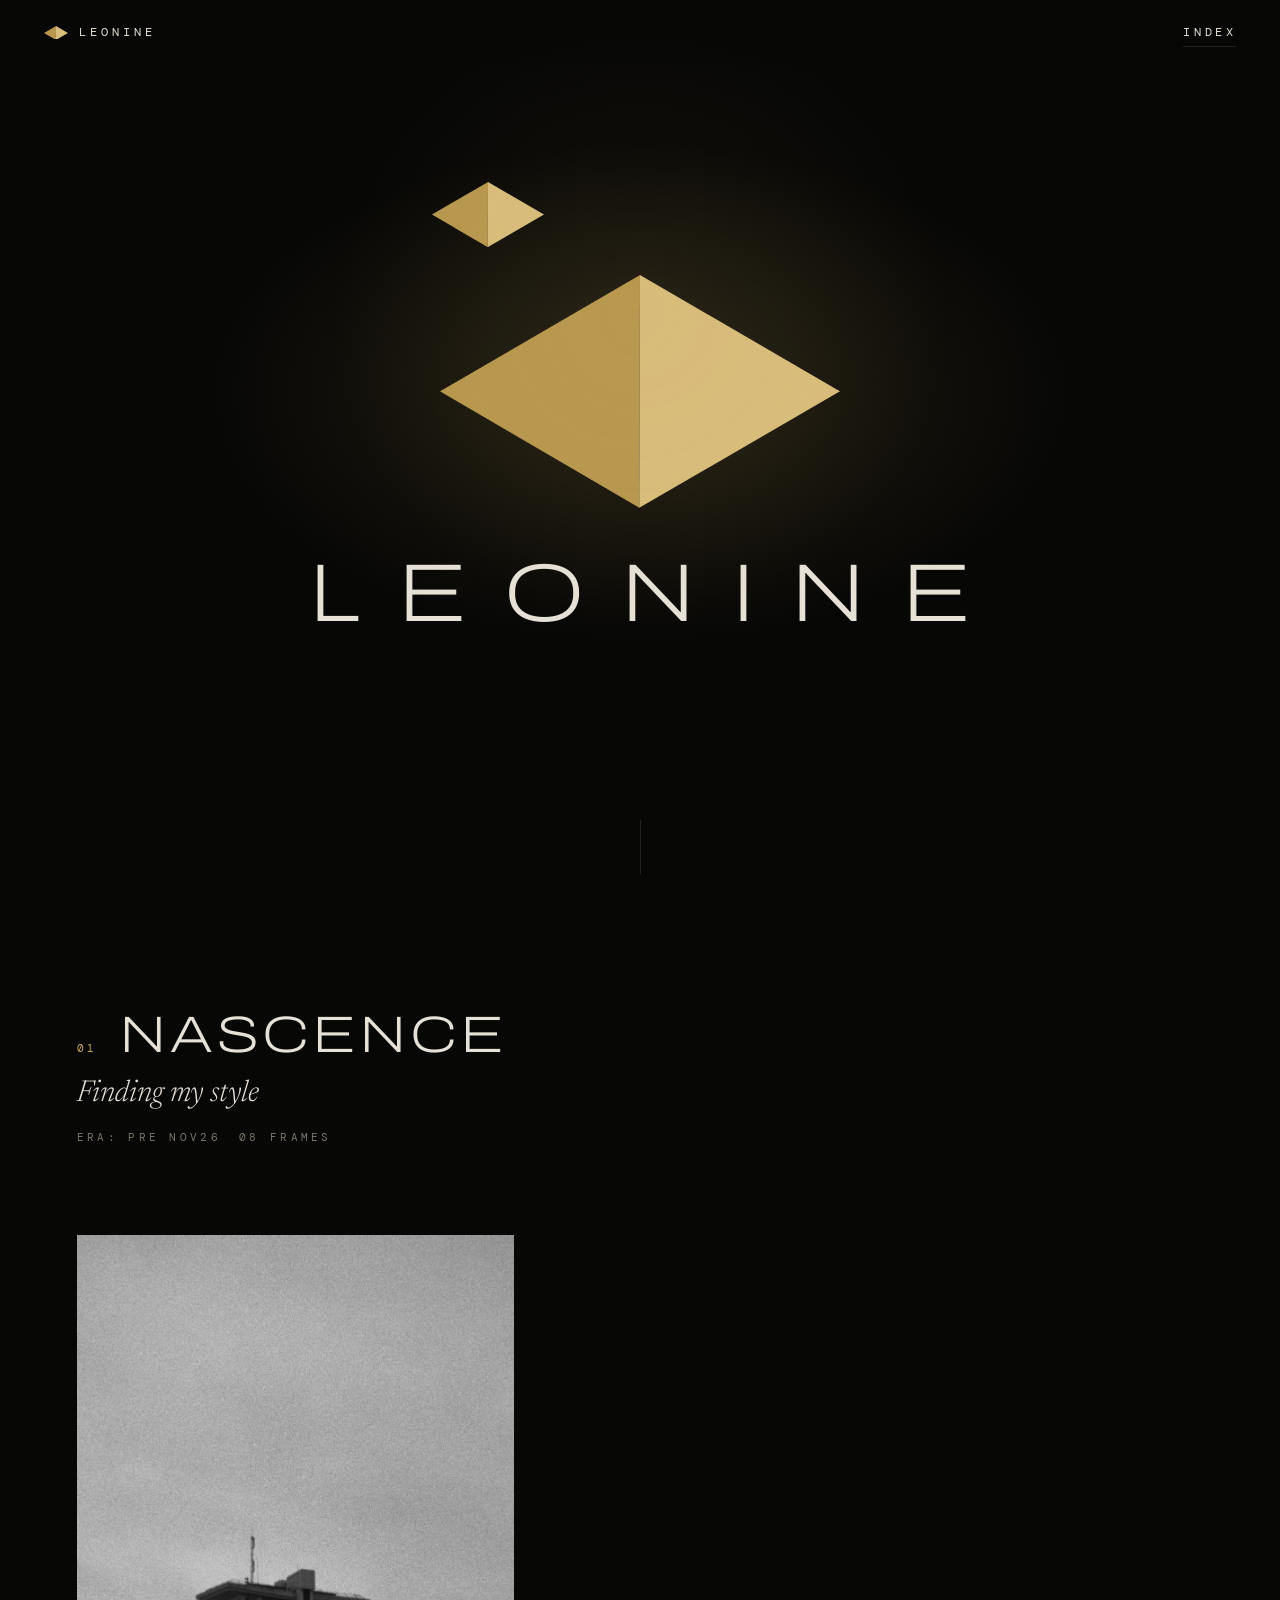
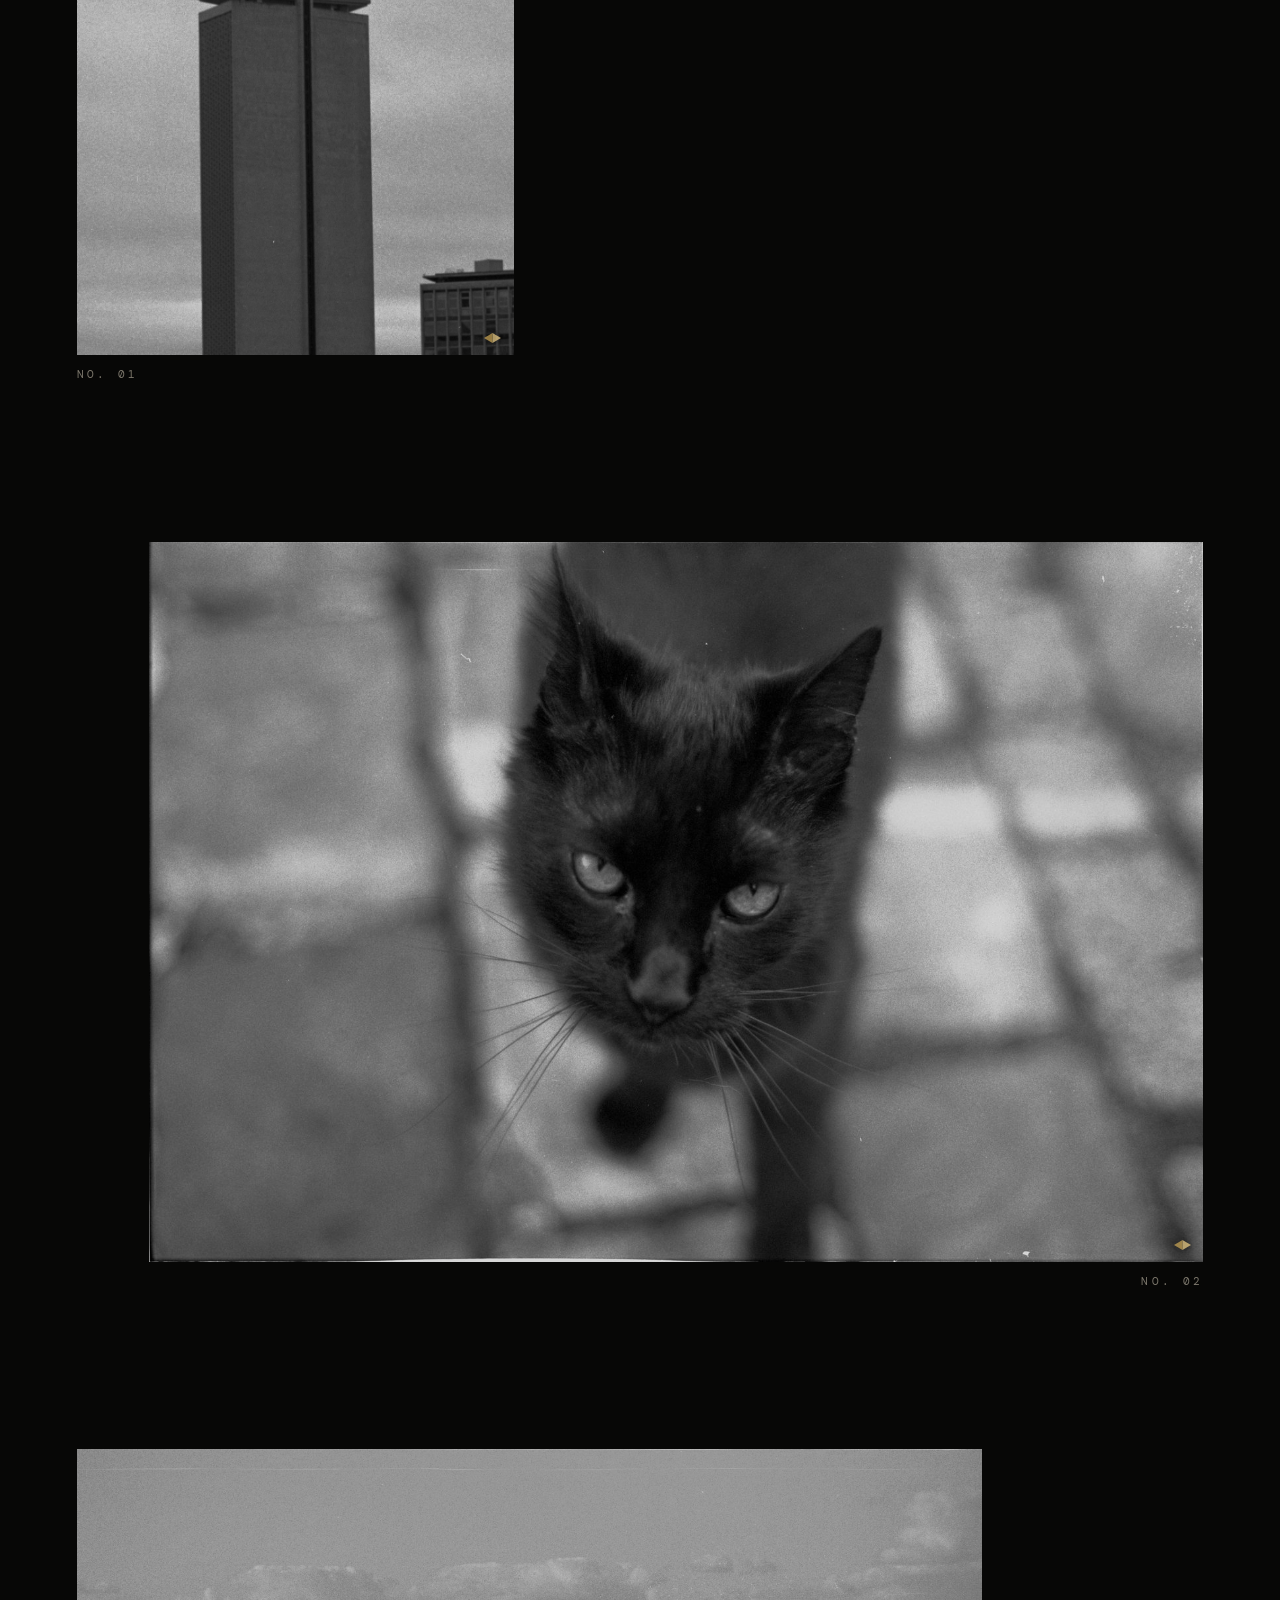
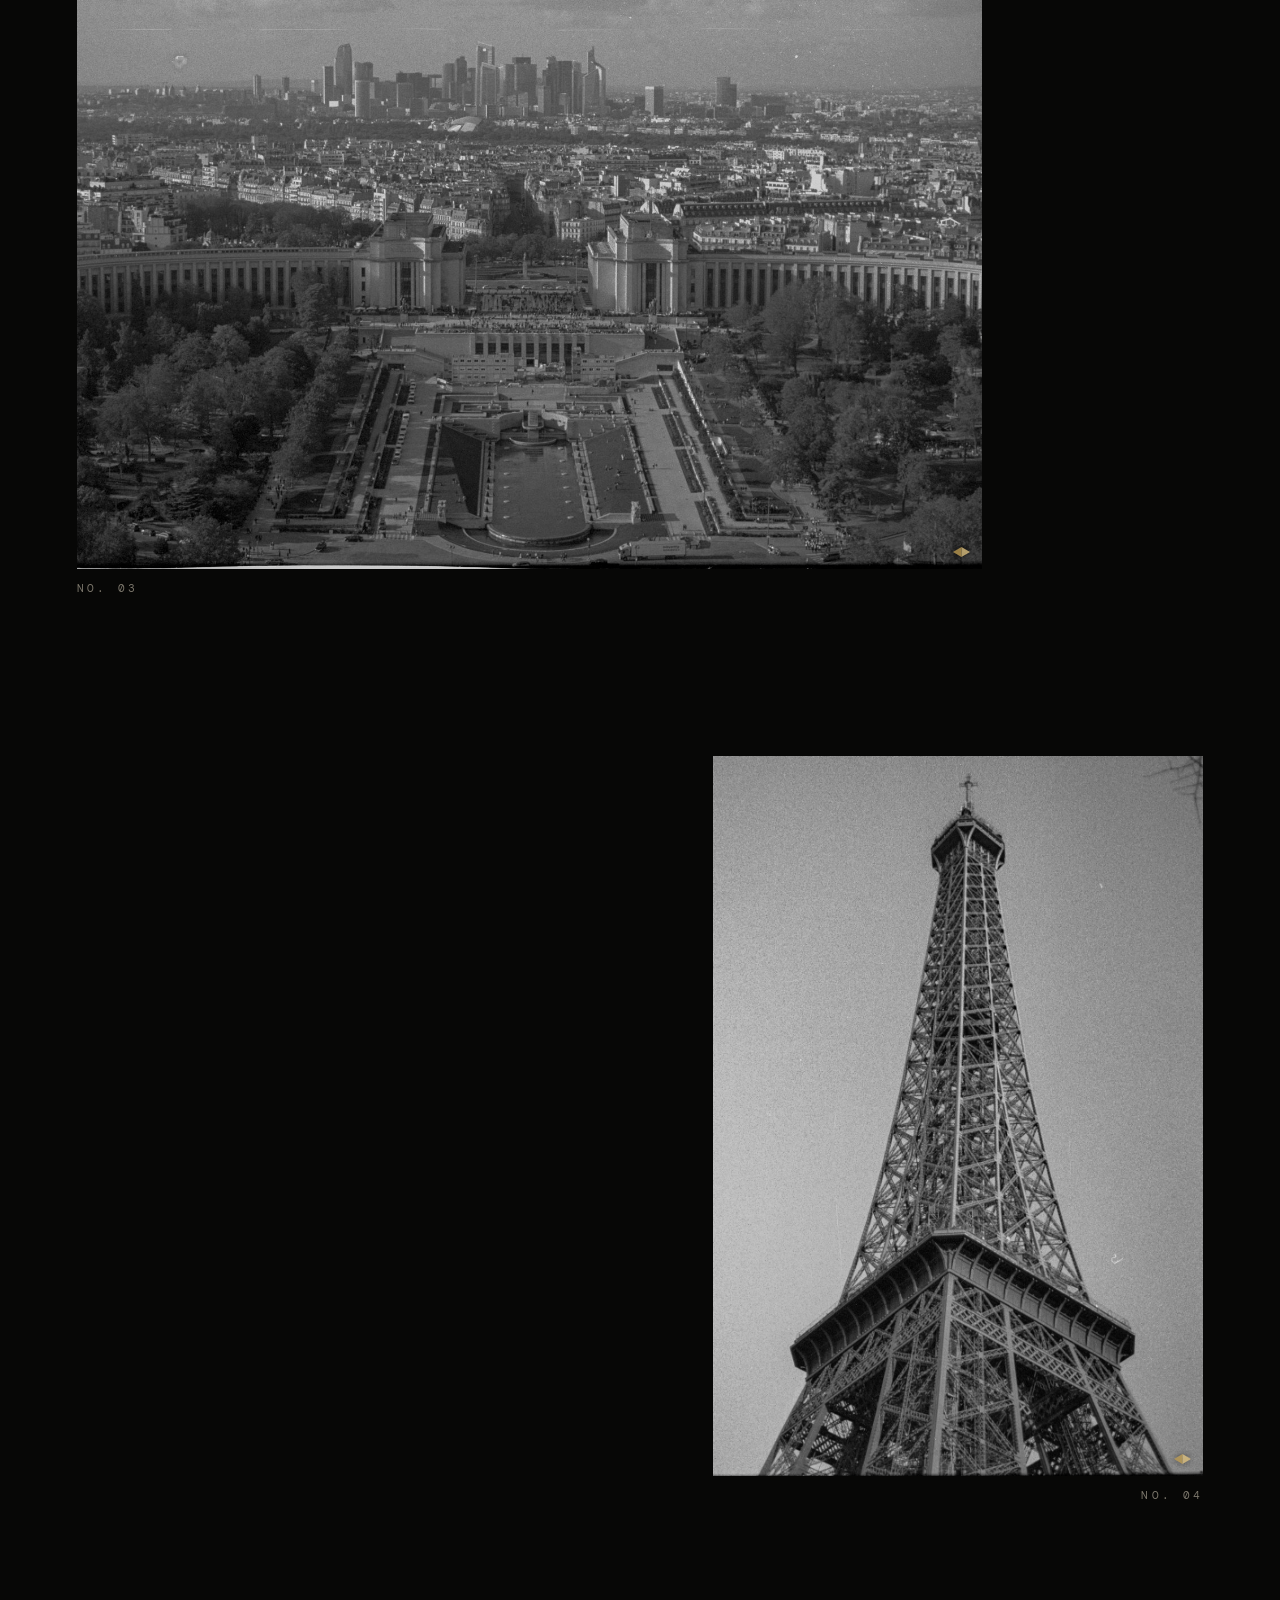
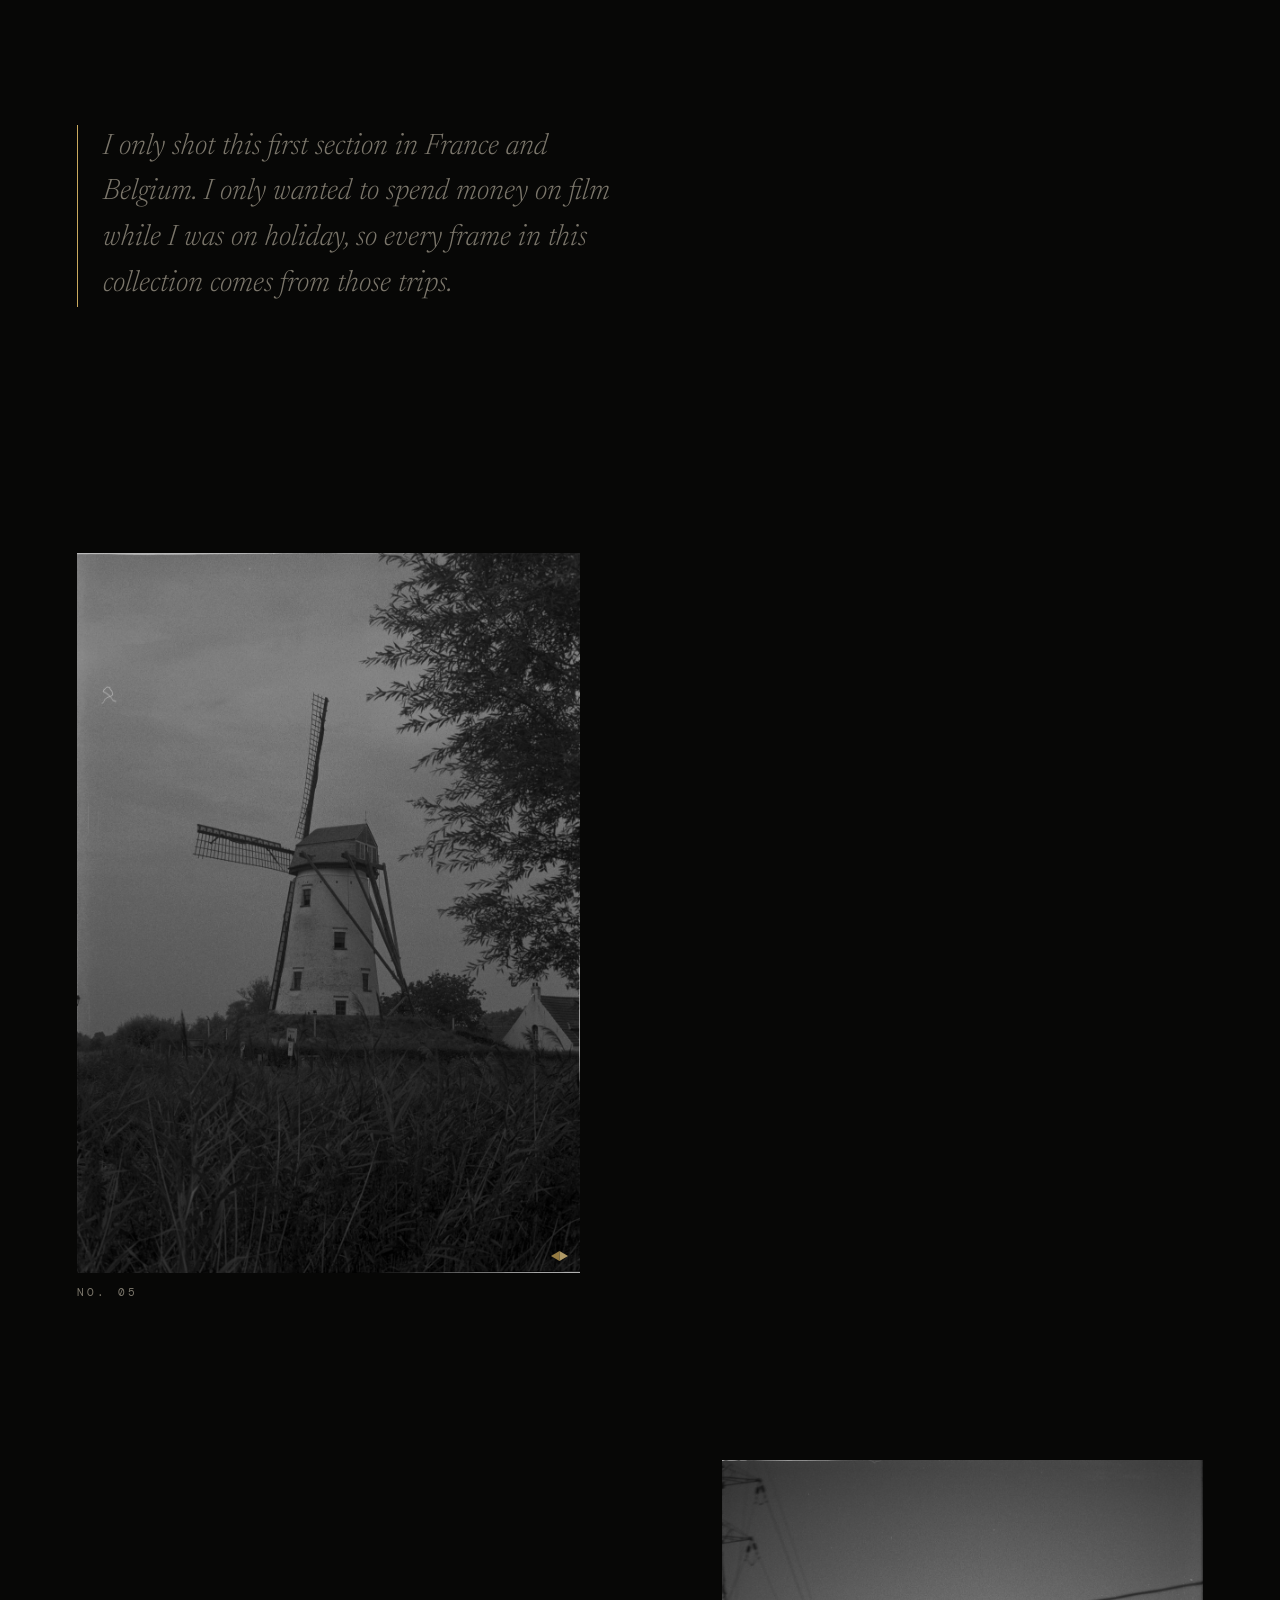
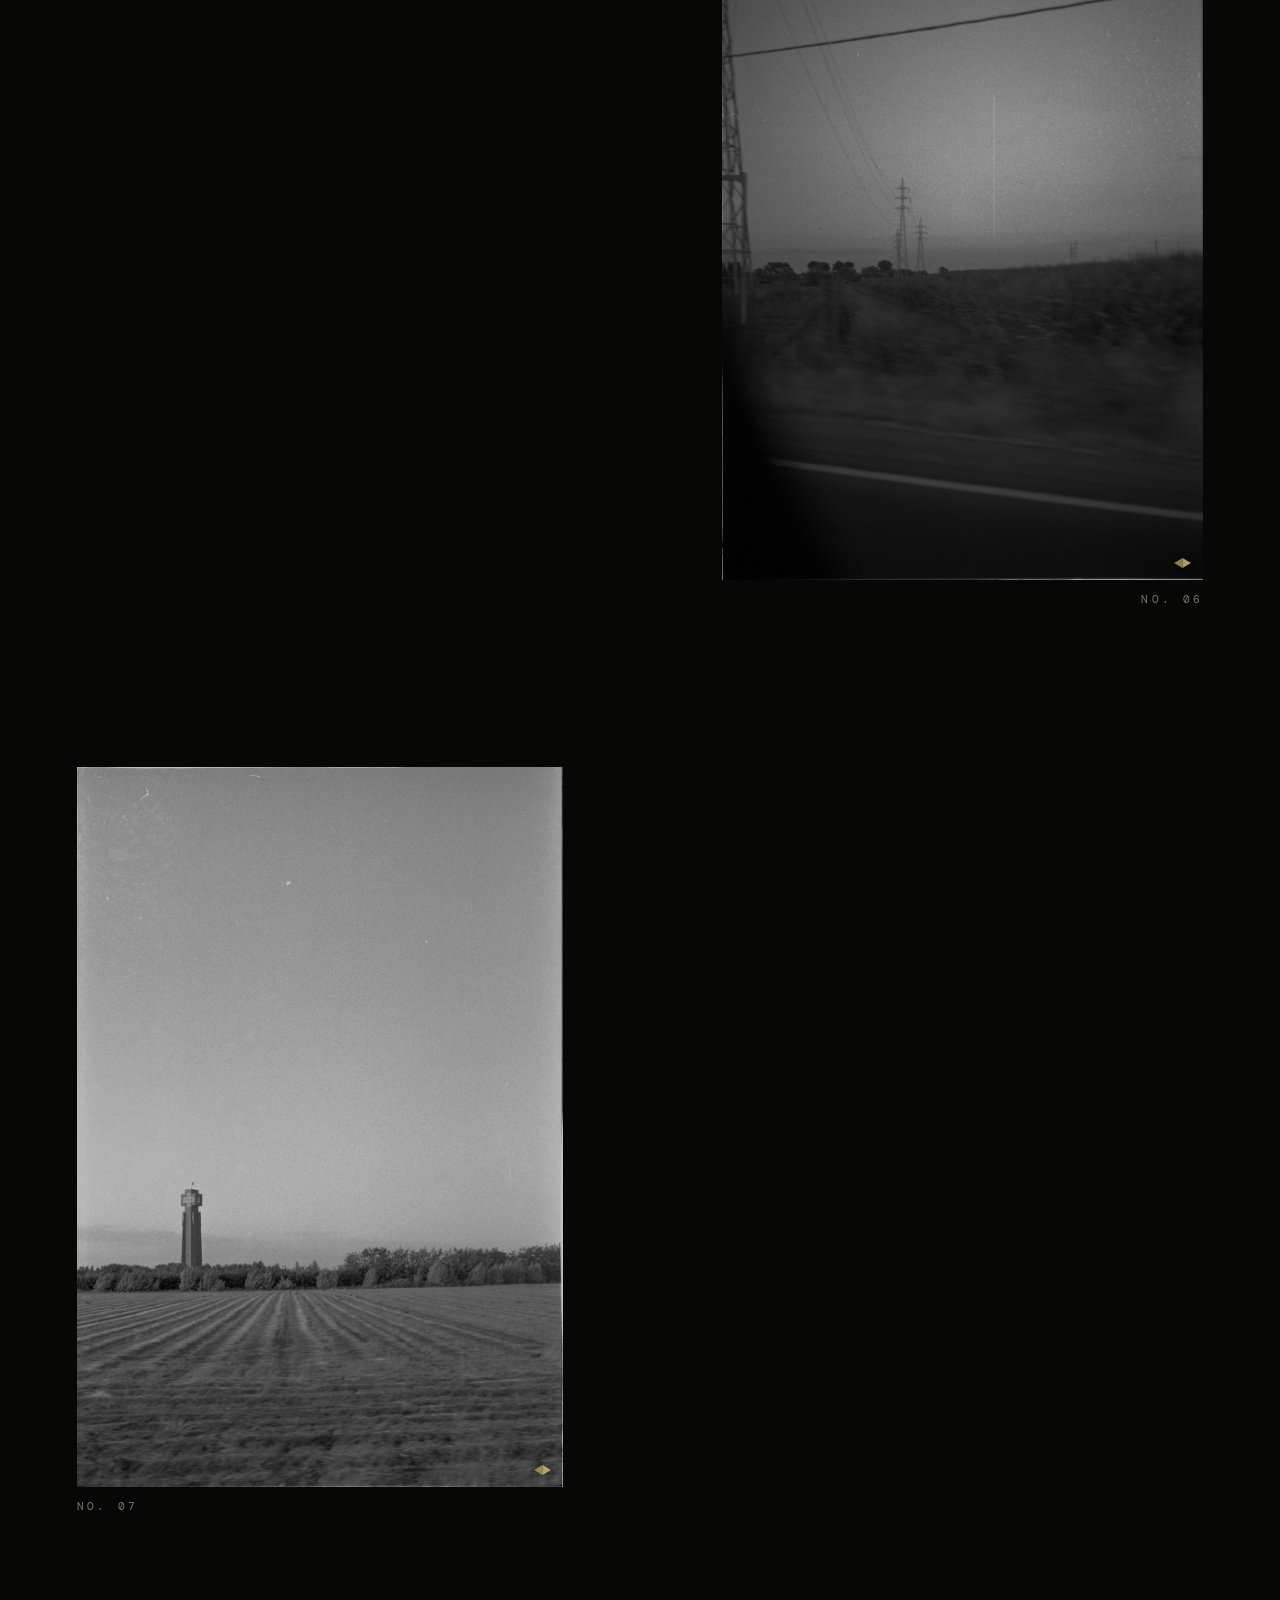
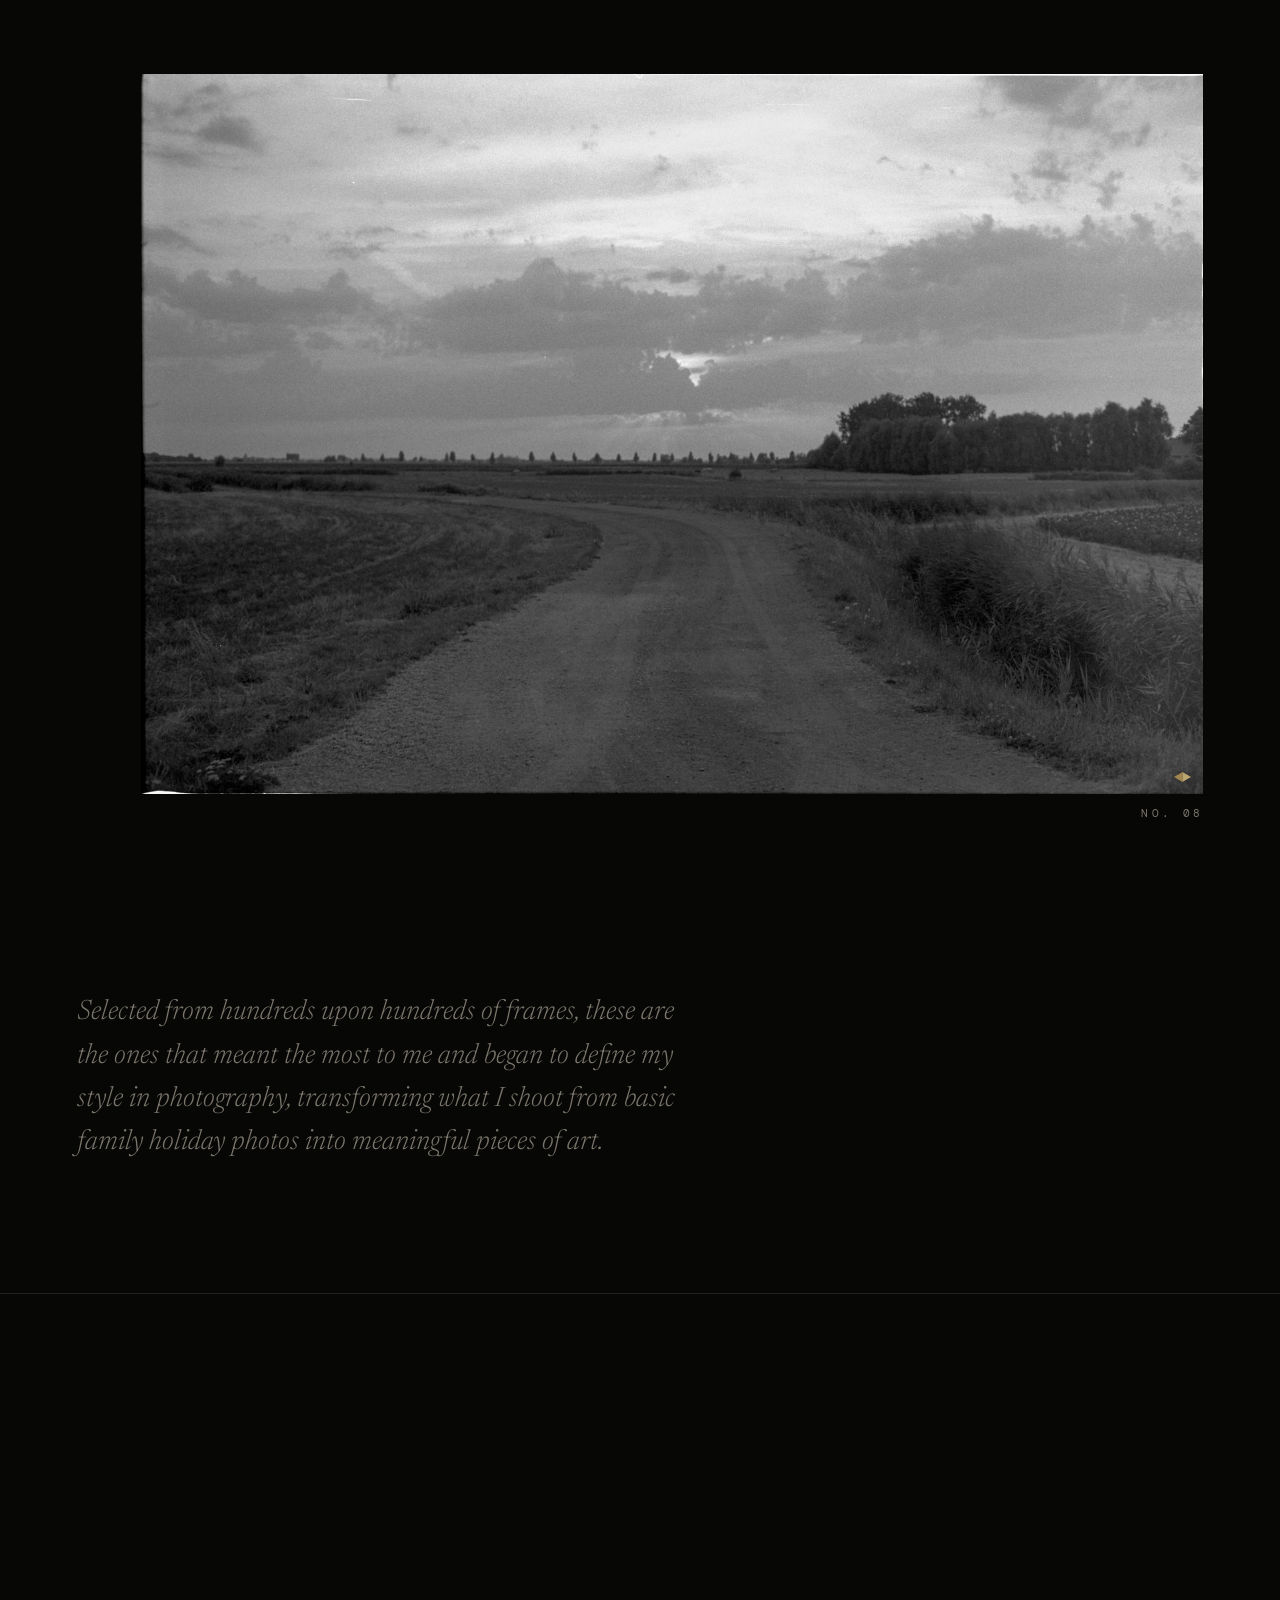
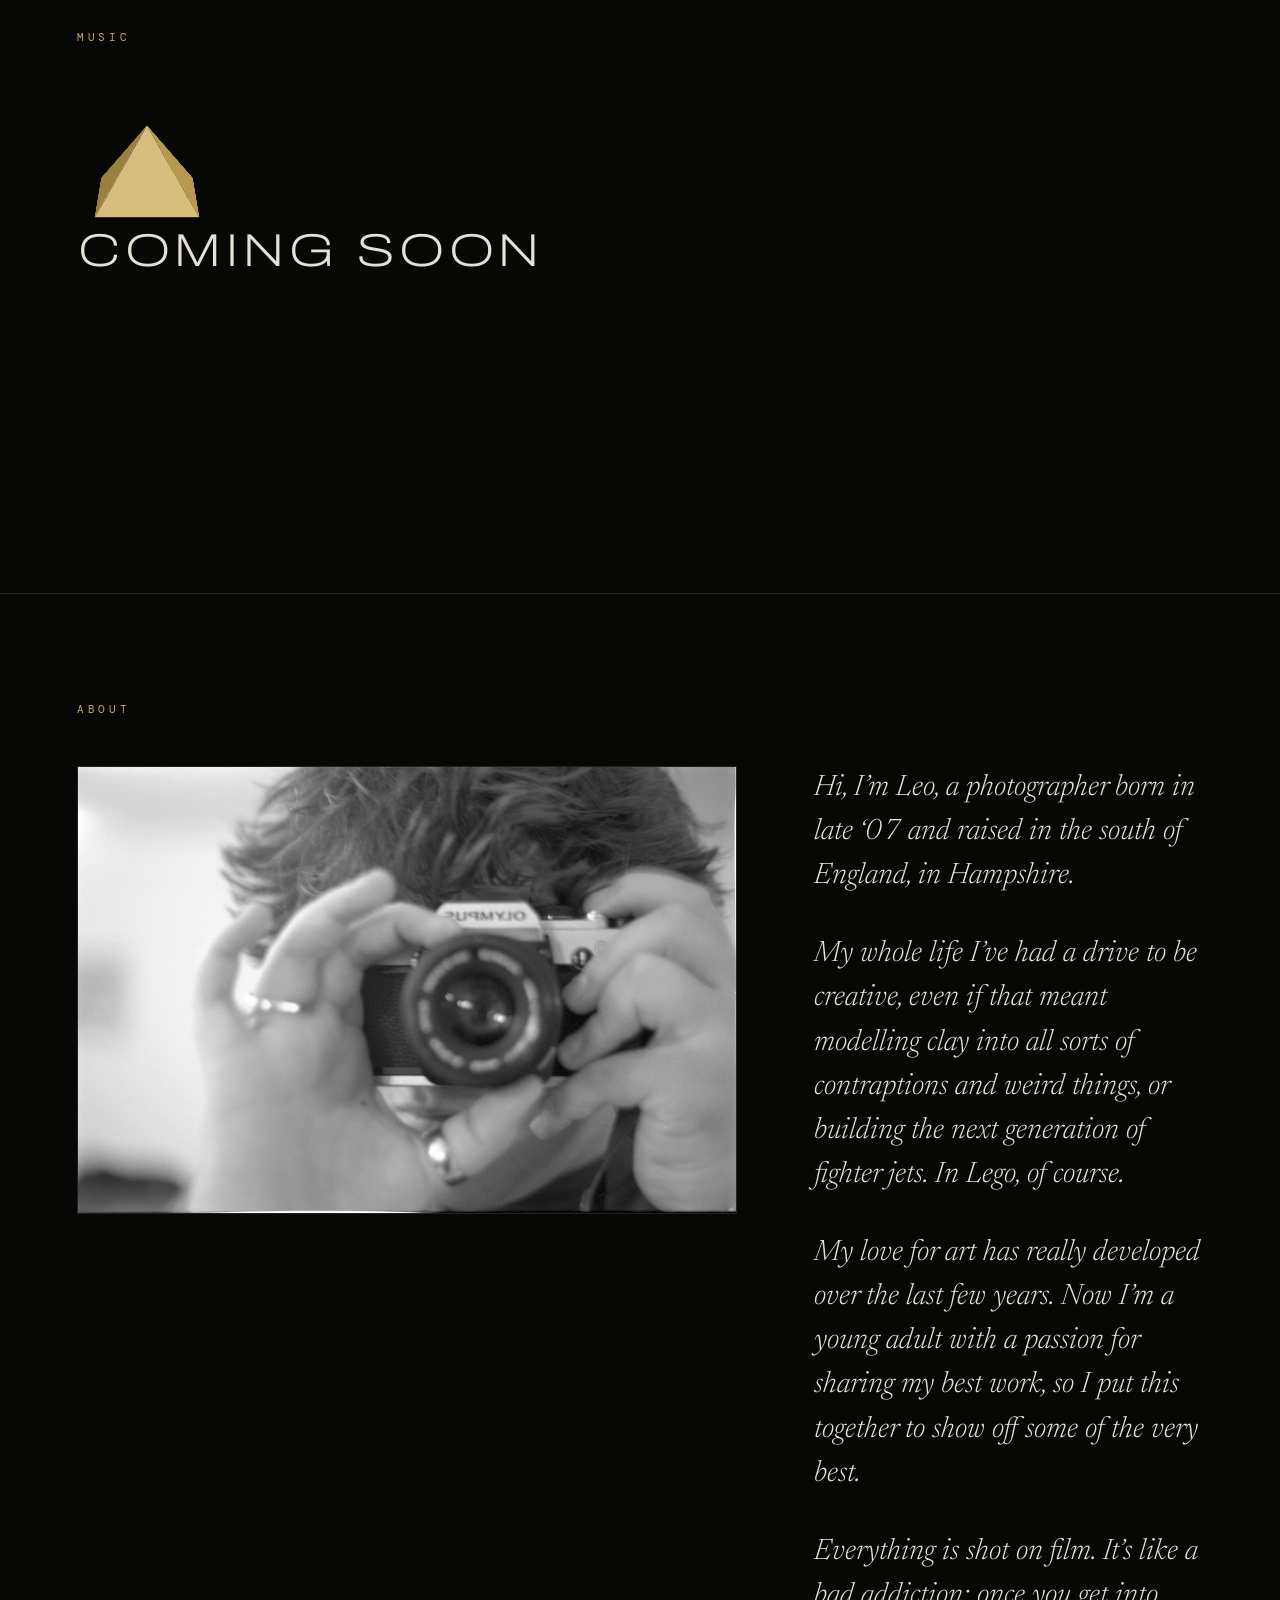
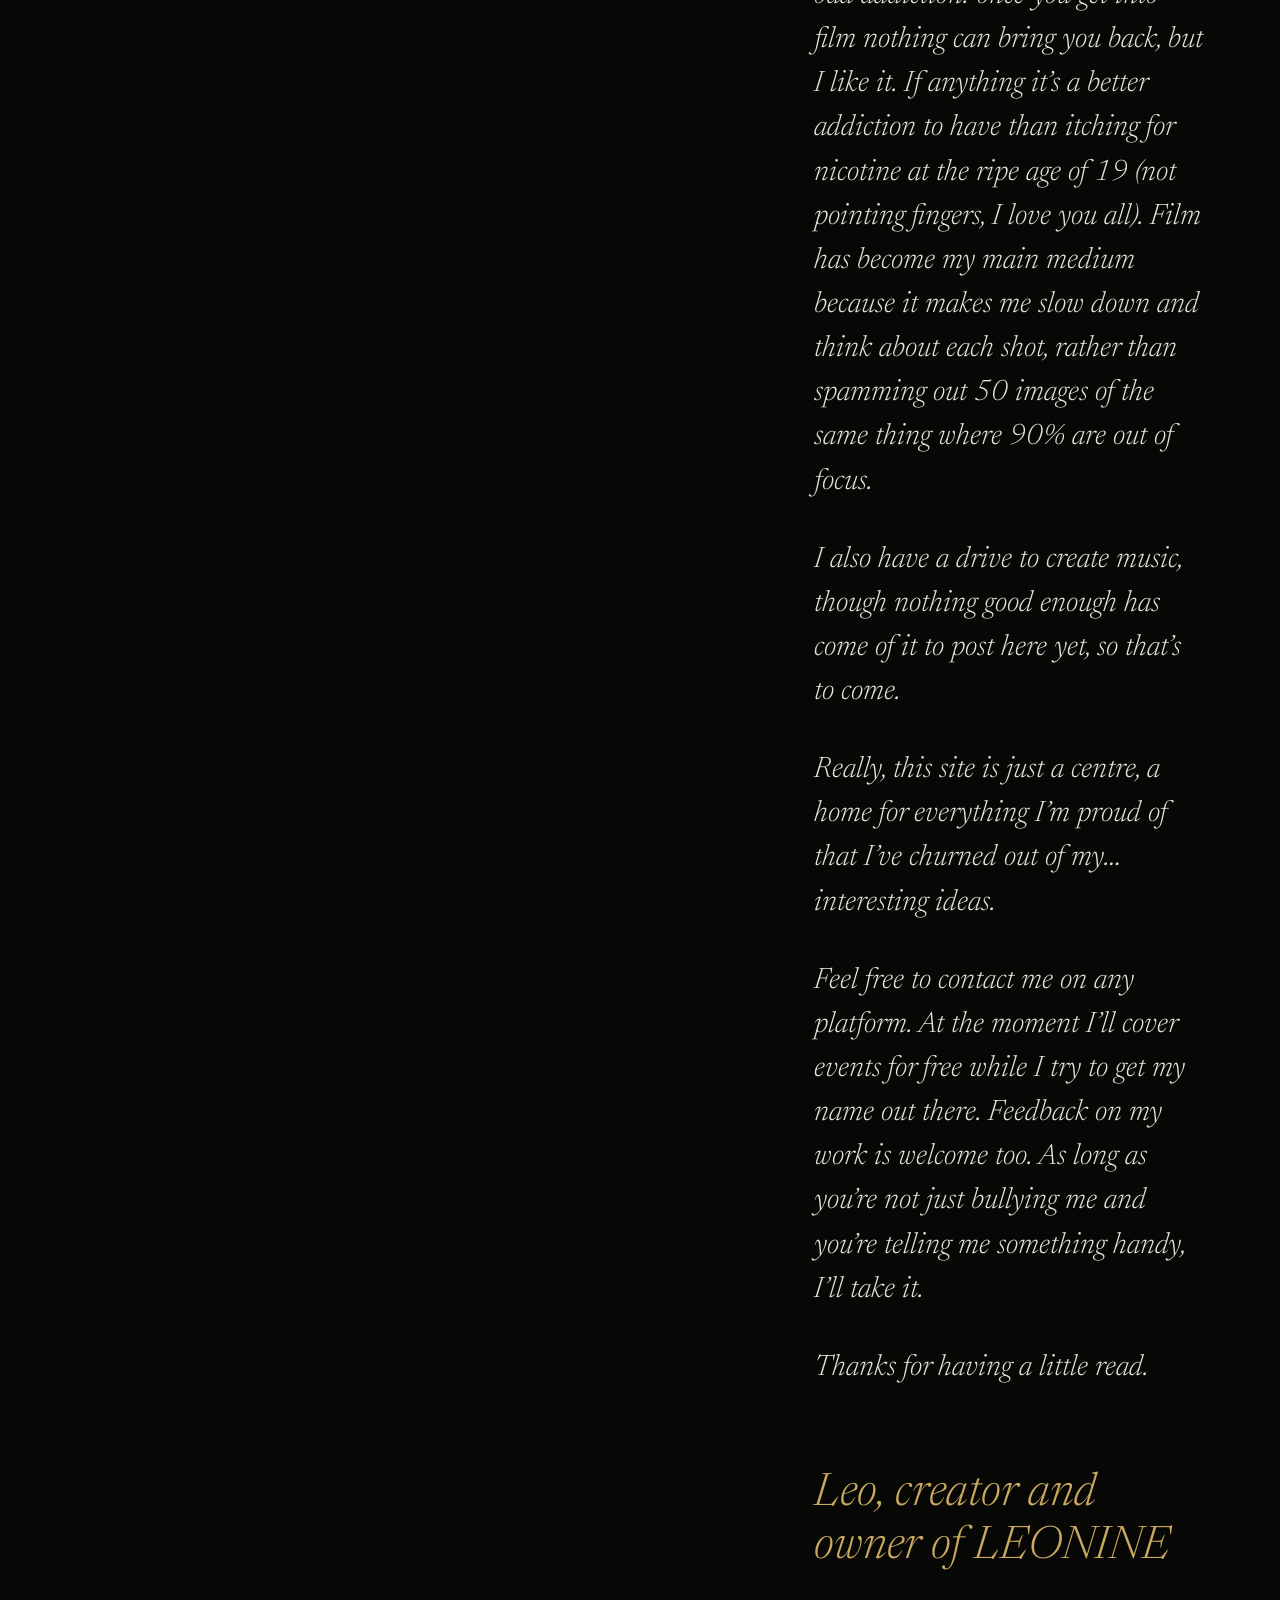
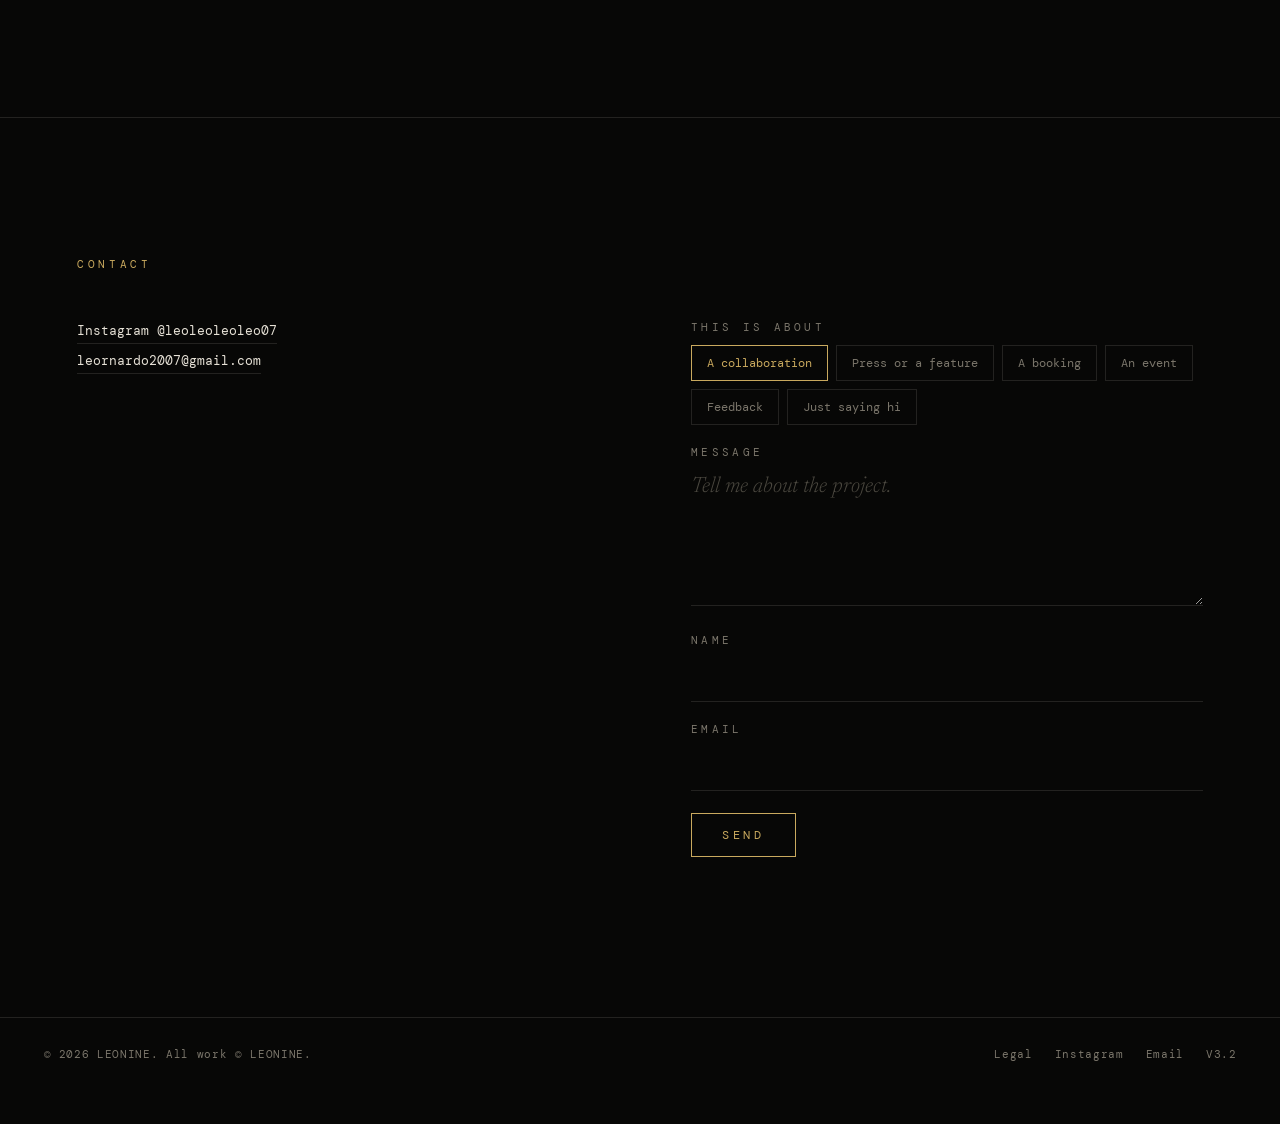
==== commit 66922145: "V3.2: self portrait in About, interlude text in Nascence Co-Authored-By: Claude Sonnet 5.5 <noreply@" ====
--- a/leonine-site/index.html
+++ b/leonine-site/index.html
@@ -15,7 +15,7 @@
 <meta name="twitter:card" content="summary">
 <meta property="og:type" content="website">
 <meta property="og:url" content="https://leonine.netlify.app/">
-<meta name="site-version" content="V3.1">
+<meta name="site-version" content="V3.2">
 <meta name="theme-color" content="#070706">
 <meta name="color-scheme" content="dark">
 <link rel="icon" href="images/favicon.svg" type="image/svg+xml">
@@ -24,7 +24,7 @@
 <link href="https://fonts.googleapis.com/css2?family=Archivo:wdth,wght@62..125,200..700&family=DM+Mono:wght@300;400;500&family=Newsreader:ital,wght@0,300;0,400;1,300;1,400&display=swap" rel="stylesheet">
 <script type="application/ld+json">{"@context":"https://schema.org","@type":"Person","url":"https://leonine.netlify.app/","name":"Leo","alternateName":"LEONINE","jobTitle":"Artist and photographer","description":"Artist and film photographer from Hampshire, UK, shooting black and white 35mm film.","homeLocation":{"@type":"Place","name":"Hampshire, United Kingdom"},"sameAs":["https://www.instagram.com/leoleoleoleo07/"]}</script>
 <script>document.documentElement.classList.add("js")</script>
-<link rel="stylesheet" href="css/style.css?v=31">
+<link rel="stylesheet" href="css/style.css?v=32">
 </head>
 <body>
 <div class="safelight" aria-hidden="true"></div>
@@ -53,6 +53,8 @@
 </section>
 <section class="room" id="about">
   <p class="label">About</p>
+  <div class="about-grid">
+  <figure class="self"><img src="images/leo.jpg?v=32" width="1400" height="949" alt="Black and white 35mm film self portrait of Leo holding a camera up to his face" loading="lazy" decoding="async"></figure>
   <div class="words">
     <p>Hi, I&rsquo;m Leo, a photographer born in late &lsquo;07 and raised in the south of England, in Hampshire.</p>
     <p>My whole life I&rsquo;ve had a drive to be creative, even if that meant modelling clay into all sorts of contraptions and weird things, or building the next generation of fighter jets. In Lego, of course.</p>
@@ -63,6 +65,7 @@
     <p>Feel free to contact me on any platform. At the moment I&rsquo;ll cover events for free while I try to get my name out there. Feedback on my work is welcome too. As long as you&rsquo;re not just bullying me and you&rsquo;re telling me something handy, I&rsquo;ll take it.</p>
     <p>Thanks for having a little read.</p>
     <p class="quote">Leo, creator and owner of LEONINE</p>
+  </div>
   </div>
 </section>
 <section class="room" id="contact">
@@ -93,7 +96,7 @@
 </main>
 <footer>
   <span>&copy; 2026 LEONINE. All work &copy; LEONINE.</span>
-  <span class="fr"><a href="legal.html">Legal</a><a href="https://www.instagram.com/leoleoleoleo07/" target="_blank" rel="noopener noreferrer">Instagram</a><a href="mailto:leornardo2007@gmail.com">Email</a><span id="ver">V3.1</span></span>
+  <span class="fr"><a href="legal.html">Legal</a><a href="https://www.instagram.com/leoleoleoleo07/" target="_blank" rel="noopener noreferrer">Instagram</a><a href="mailto:leornardo2007@gmail.com">Email</a><span id="ver">V3.2</span></span>
 </footer>
 
 <dialog id="idx" aria-label="Index"><div class="idx-in">
@@ -105,7 +108,7 @@
 <dialog id="lb"><div class="lb-in"><div class="view" id="lbview"></div><div class="lbbar"><span class="count" id="lbcount"></span><span><button class="x" id="lbp" aria-label="Previous">&lsaquo;</button><button class="x" id="lbn" aria-label="Next">&rsaquo;</button><button class="x" id="lbx" aria-label="Close">&times;</button></span></div></div></dialog>
 
 <div class="count-fixed" id="cf" aria-hidden="true"><span id="cfn">001</span> / <span id="cft">000</span></div>
-<script src="js/projects.js?v=31" defer></script>
-<script src="js/main.js?v=31" defer></script>
+<script src="js/projects.js?v=32" defer></script>
+<script src="js/main.js?v=32" defer></script>
 </body>
 </html>
--- a/leonine-site/css/style.css
+++ b/leonine-site/css/style.css
@@ -173,3 +173,10 @@
 .ptag{margin:14px 0 18px;font:italic 300 clamp(20px,2.4vw,30px)/1.3 var(--serif);color:var(--ink)}
 .pnote{padding:clamp(40px,8vw,110px) clamp(18px,6vw,110px) clamp(60px,10vw,140px)}
 .pnote p{max-width:620px;margin:0;font:italic 300 clamp(20px,2.2vw,28px)/1.55 var(--serif);color:var(--mute)}
+
+.about-grid{display:grid;grid-template-columns:minmax(0,660px) minmax(0,1fr);gap:clamp(28px,6vw,90px);align-items:start}
+.self{margin:0;position:sticky;top:96px}
+.self img{display:block;width:100%;height:auto;border:1px solid var(--line)}
+.interlude{padding:clamp(70px,12vw,170px) clamp(18px,6vw,110px);display:grid;justify-items:start}
+.interlude p{max-width:560px;margin:0;font:italic 300 clamp(20px,2.3vw,30px)/1.55 var(--serif);color:var(--mute);border-left:1px solid var(--gold);padding-left:clamp(16px,2vw,28px)}
+@media(max-width:900px){.about-grid{grid-template-columns:1fr}.self{position:static;order:-1}}
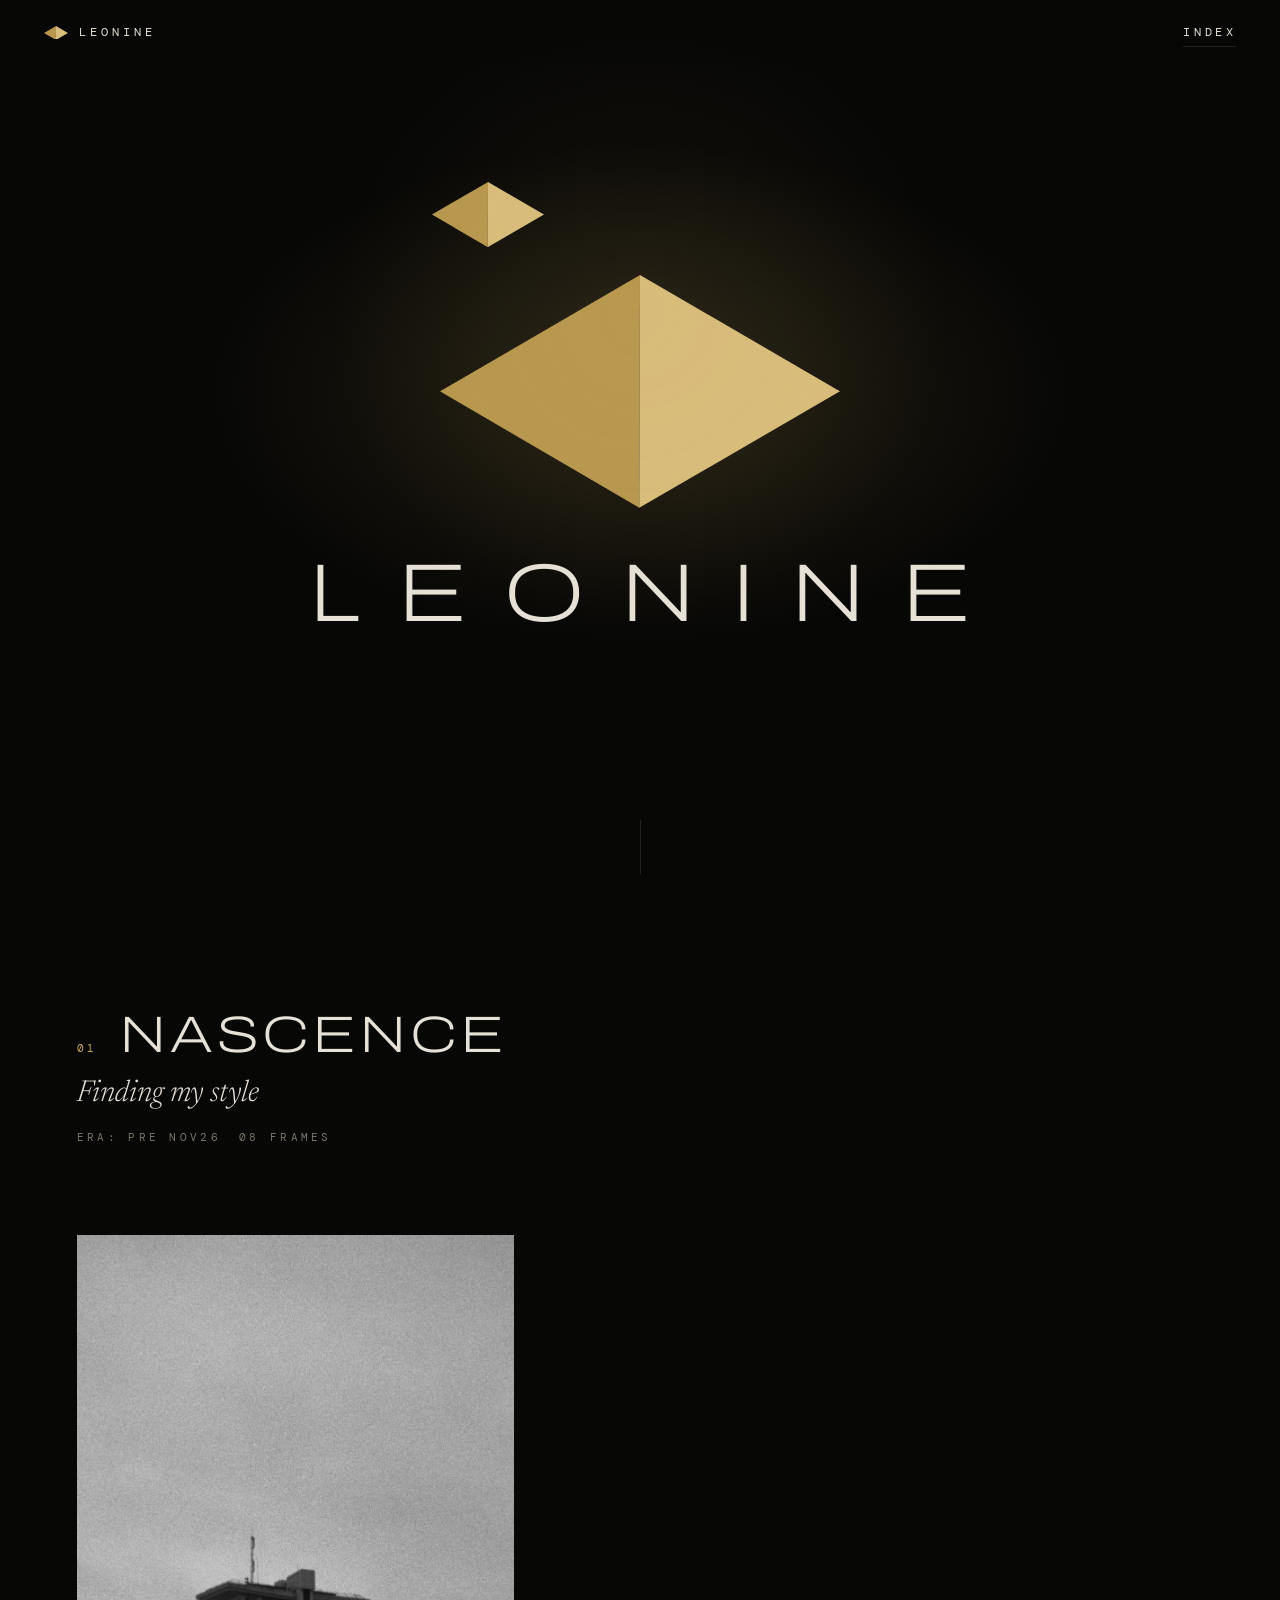
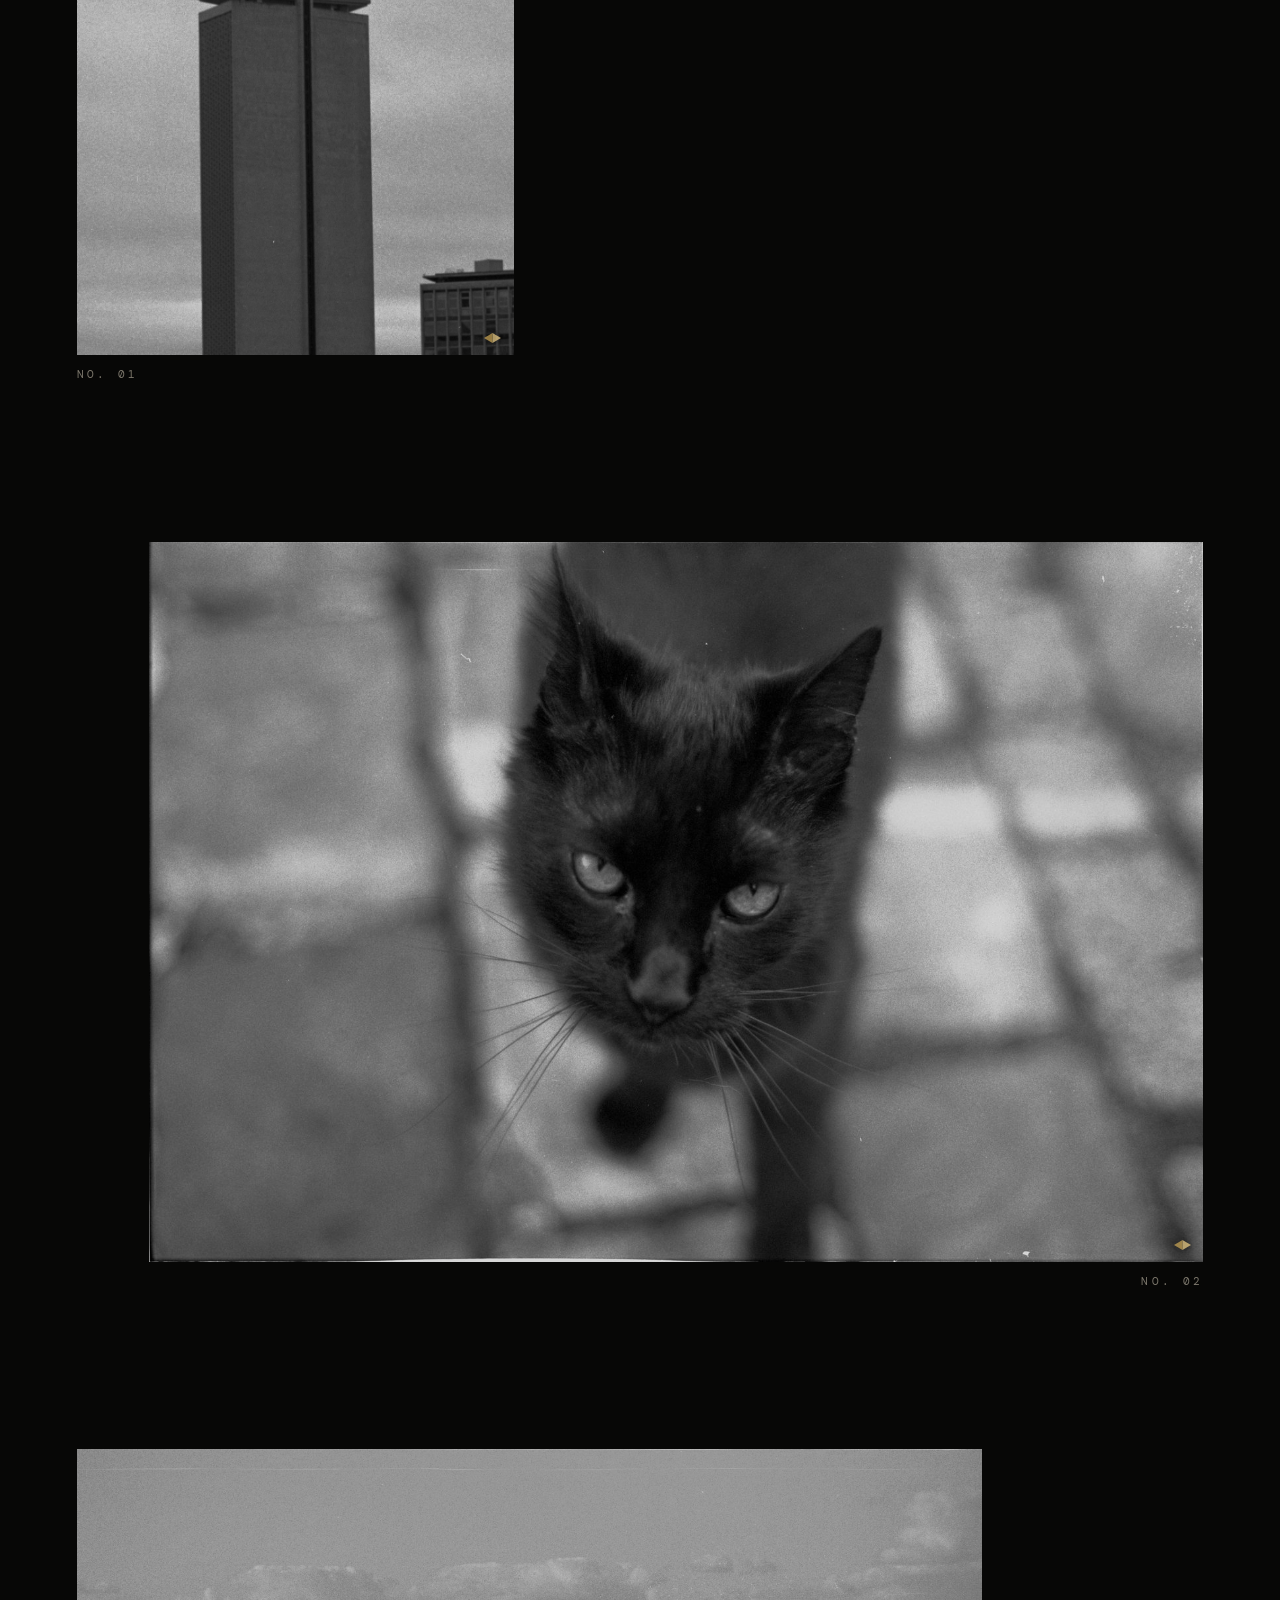
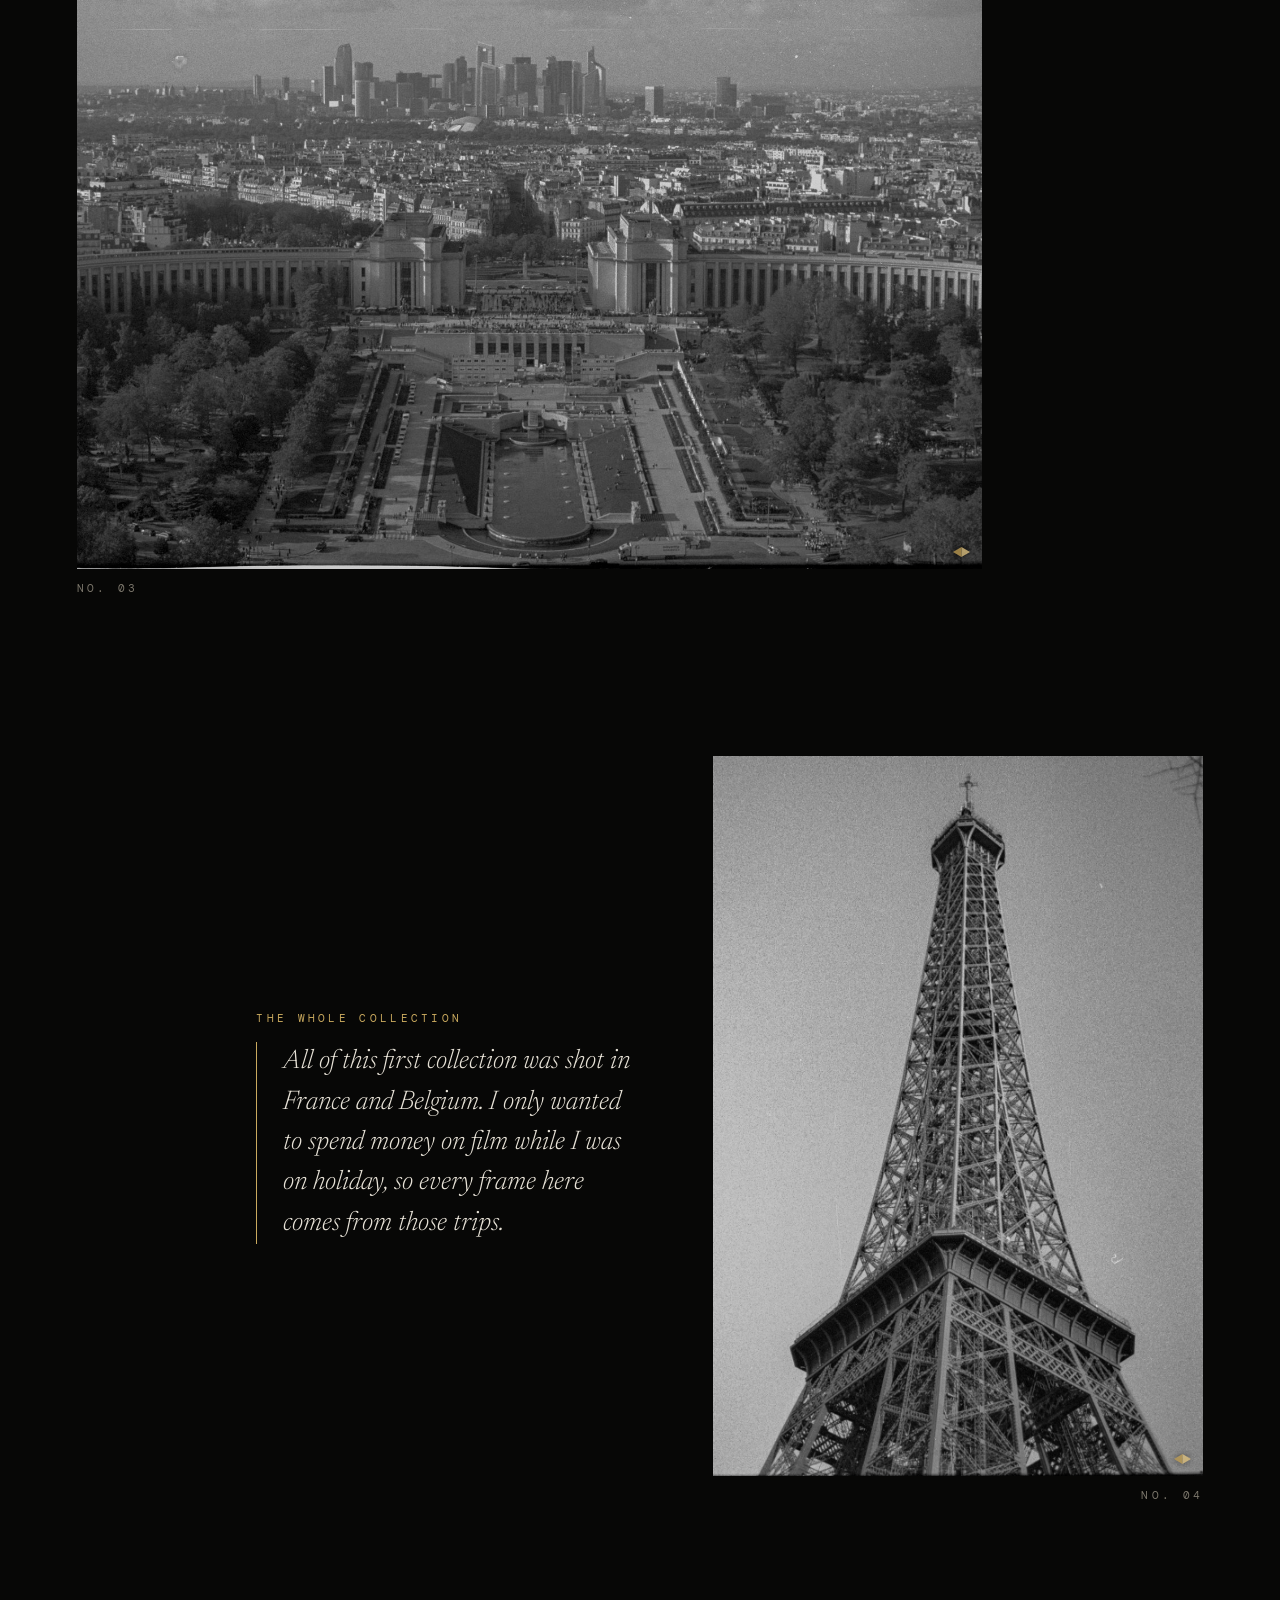
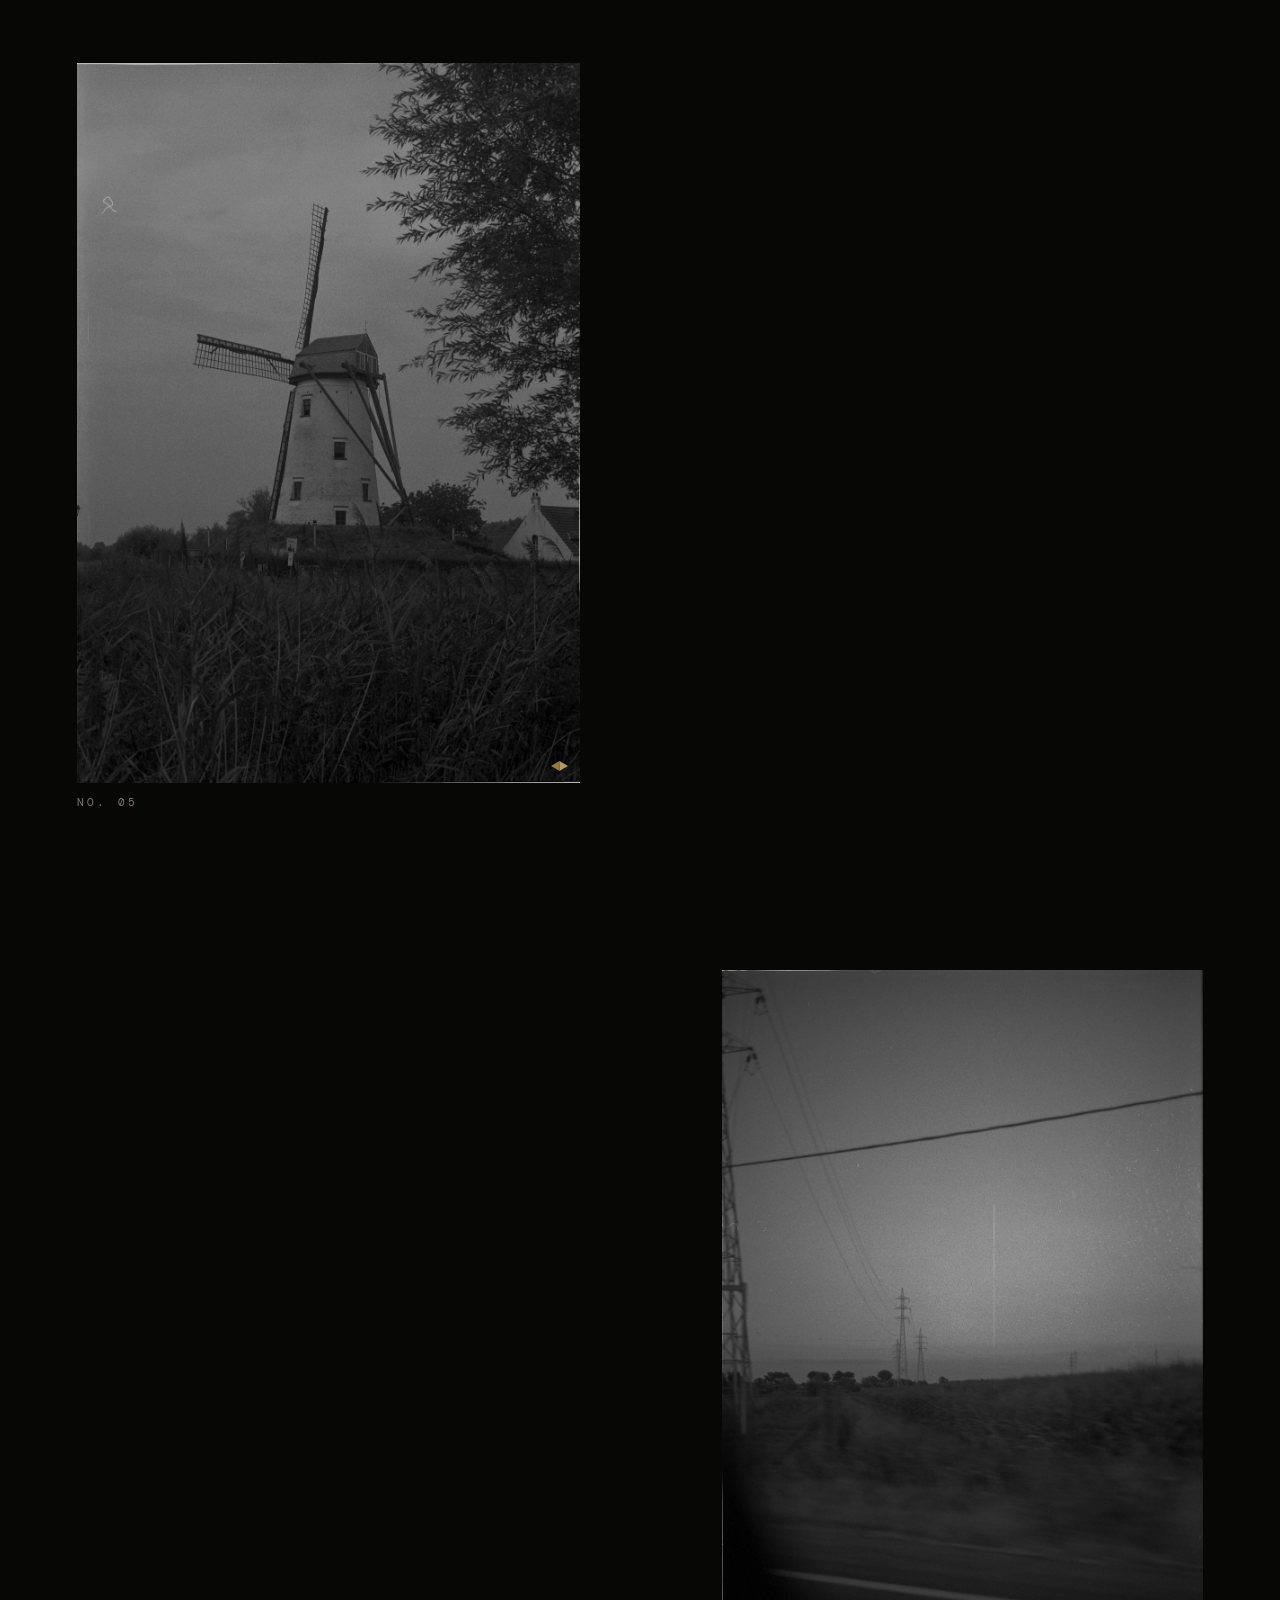
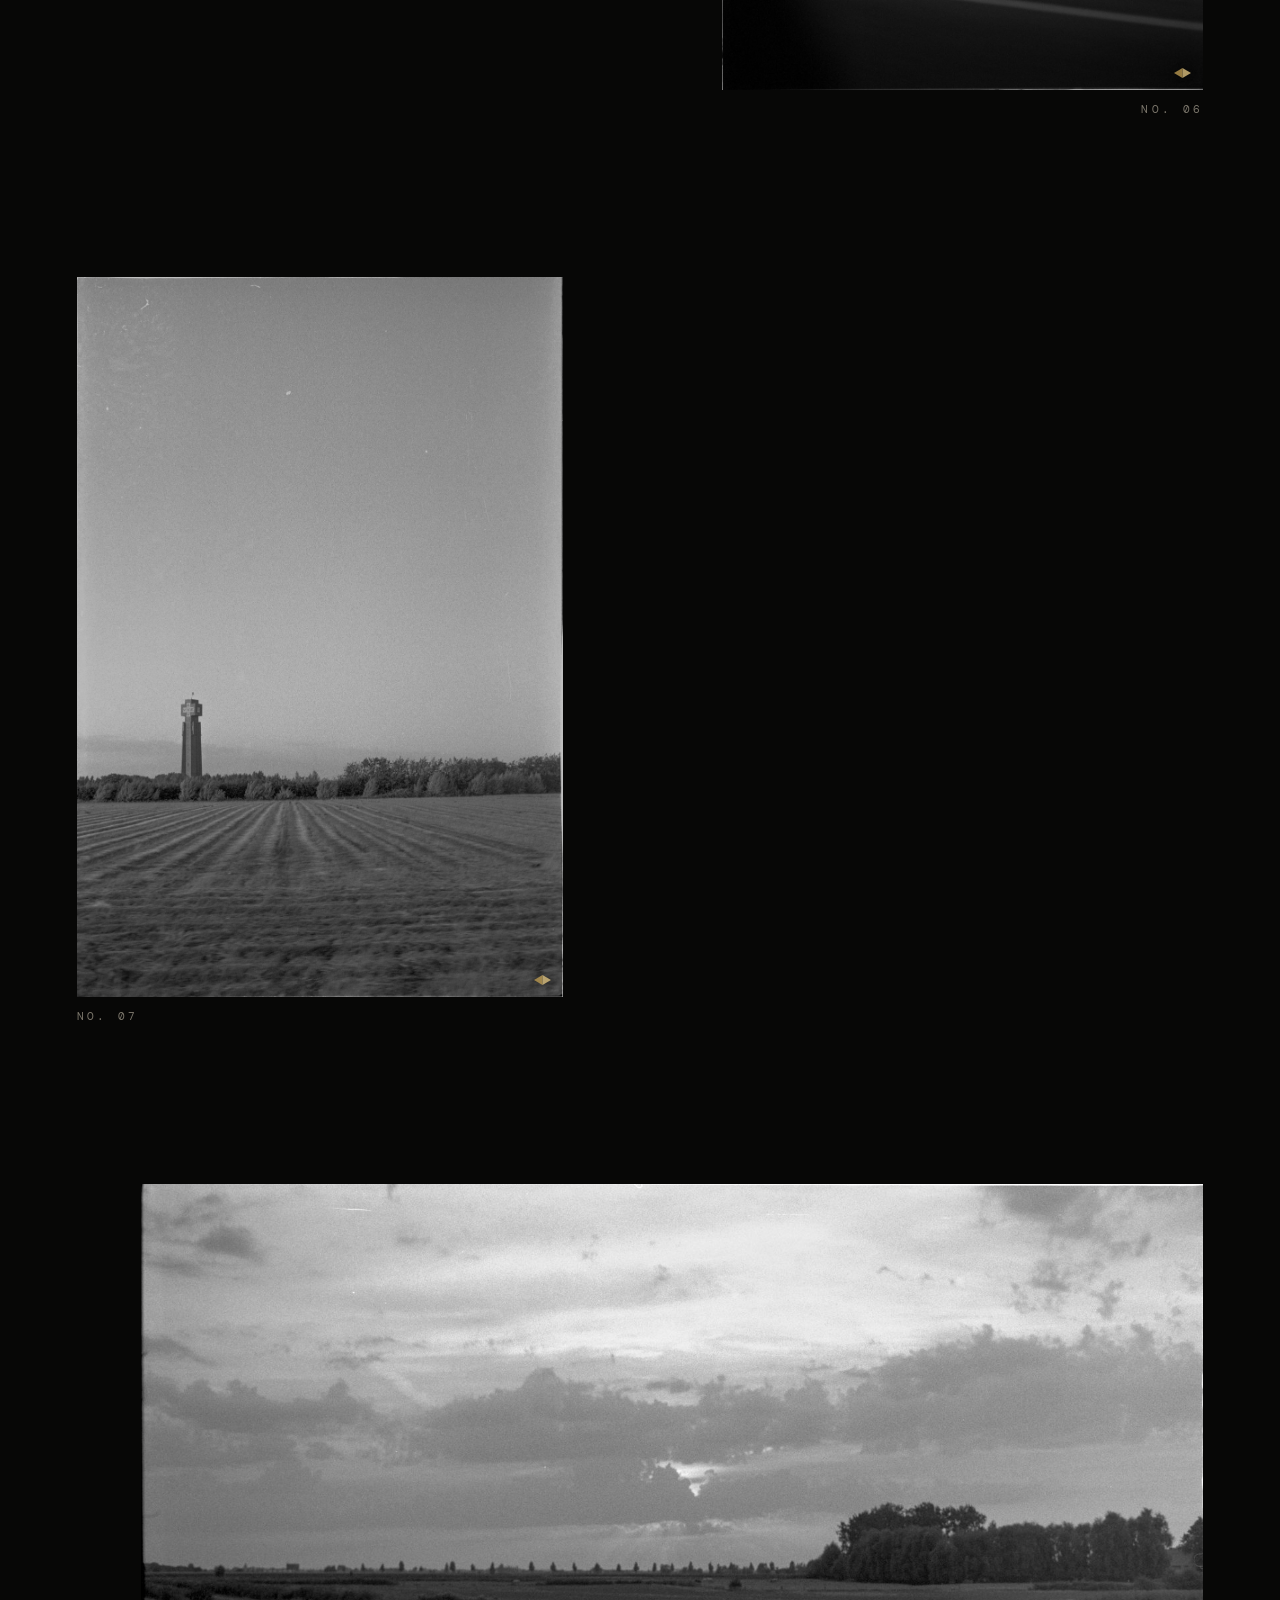
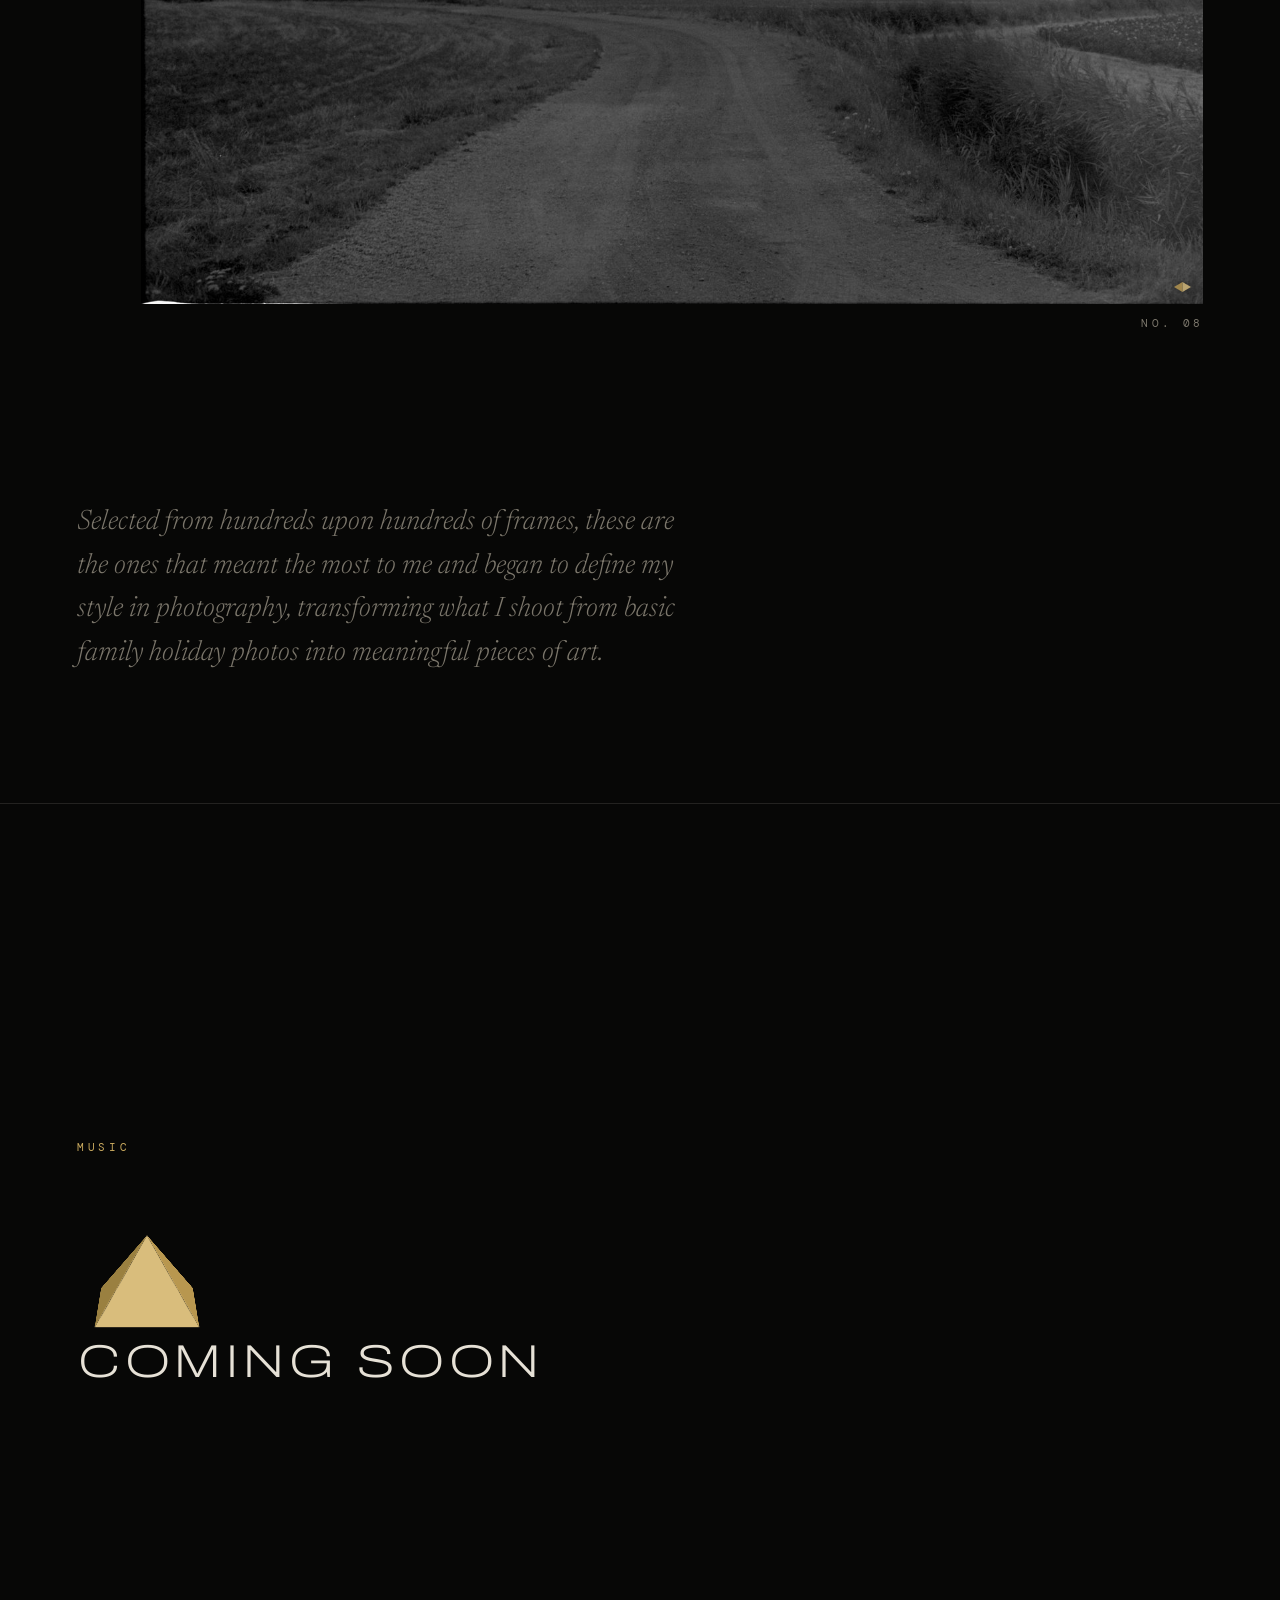
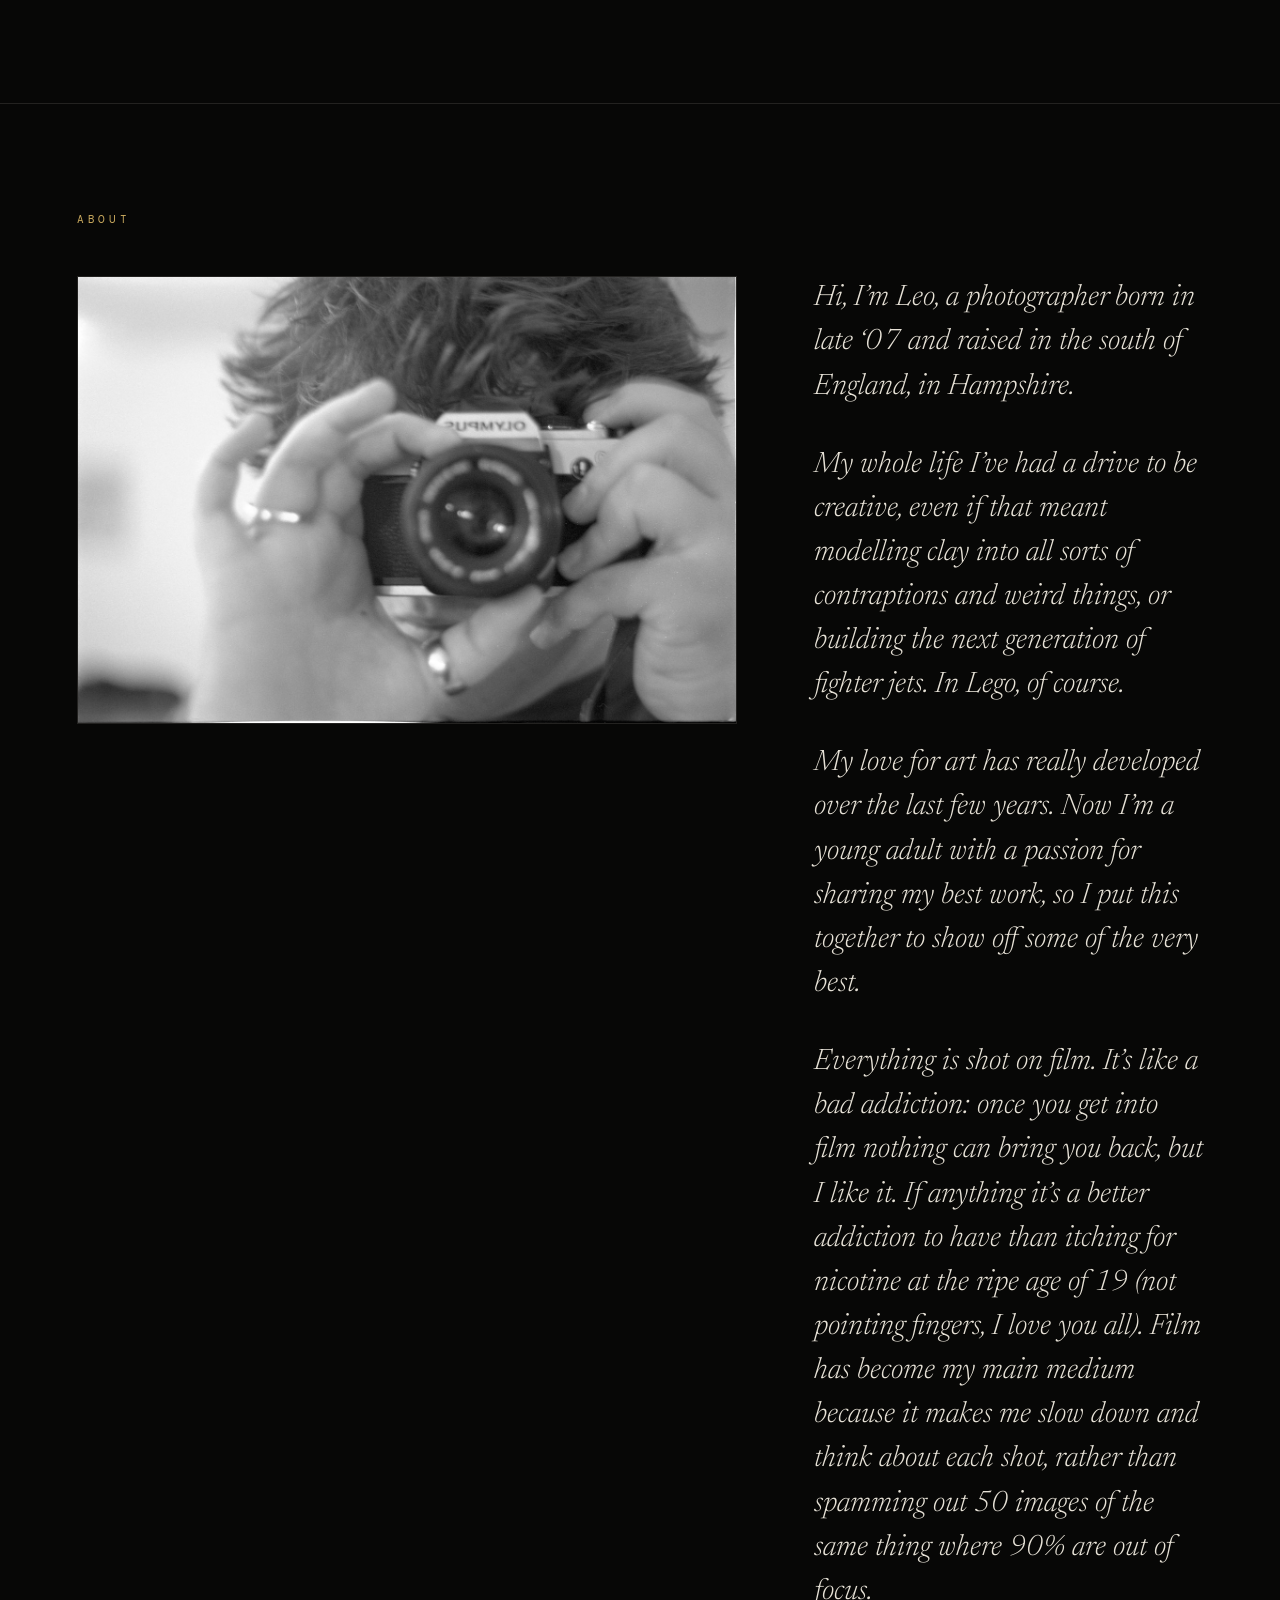
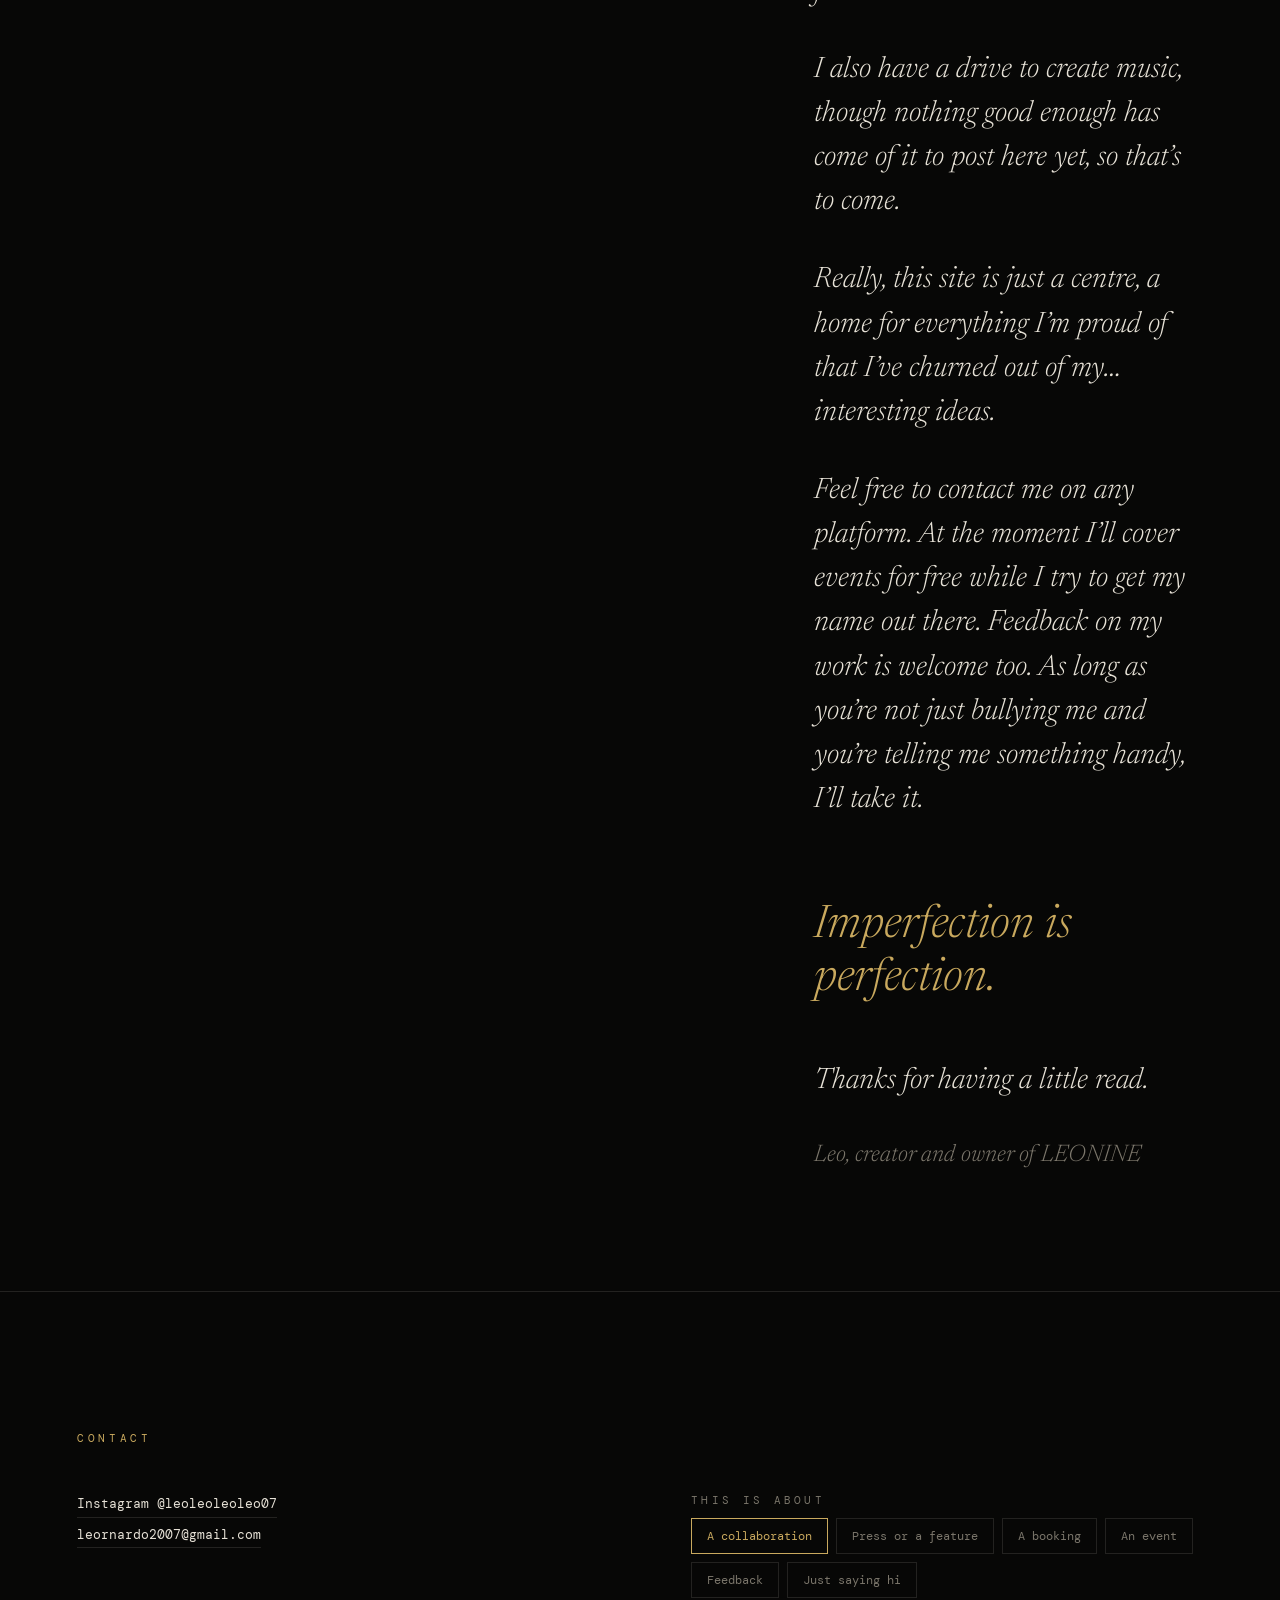
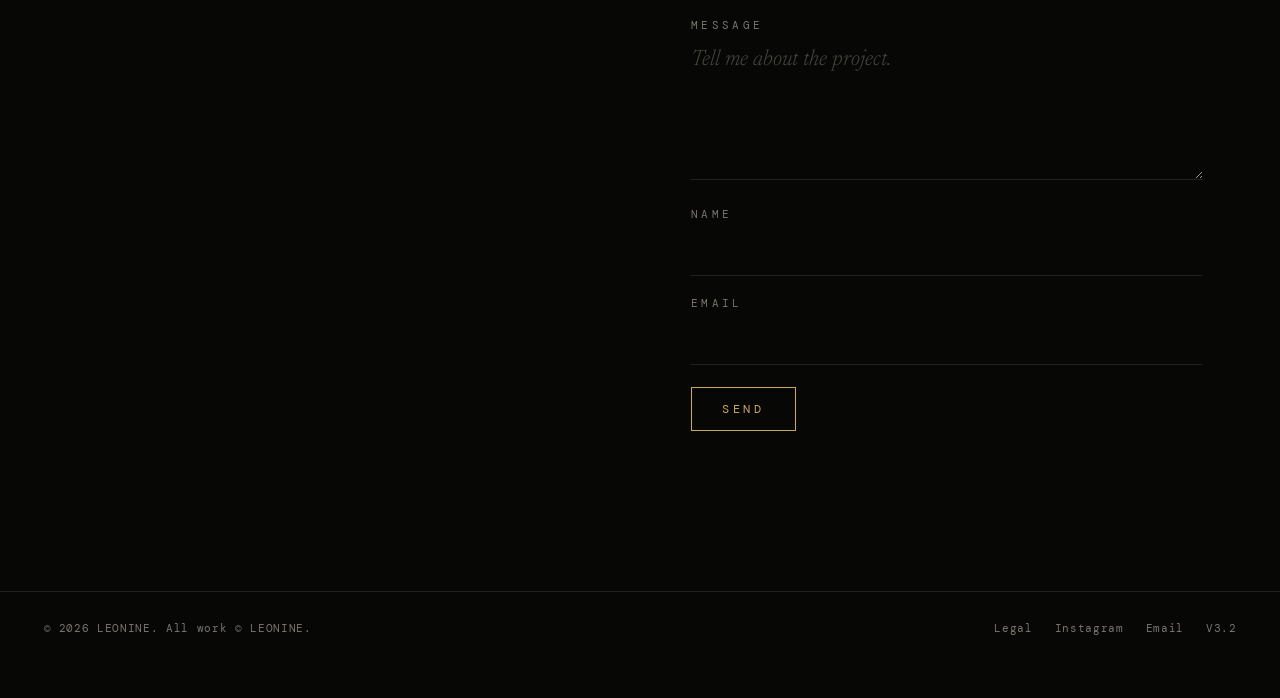
==== commit 5eb874eb: "Bring back "Imperfection is perfection." in About Co-Authored-By: Claude Sonnet 5.5 <noreply@anthrop" ====
--- a/leonine-site/index.html
+++ b/leonine-site/index.html
@@ -63,8 +63,9 @@
     <p>I also have a drive to create music, though nothing good enough has come of it to post here yet, so that&rsquo;s to come.</p>
     <p>Really, this site is just a centre, a home for everything I&rsquo;m proud of that I&rsquo;ve churned out of my&hellip; interesting ideas.</p>
     <p>Feel free to contact me on any platform. At the moment I&rsquo;ll cover events for free while I try to get my name out there. Feedback on my work is welcome too. As long as you&rsquo;re not just bullying me and you&rsquo;re telling me something handy, I&rsquo;ll take it.</p>
+    <p class="quote">Imperfection is perfection.</p>
     <p>Thanks for having a little read.</p>
-    <p class="quote">Leo, creator and owner of LEONINE</p>
+    <p class="sign">Leo, creator and owner of LEONINE</p>
   </div>
   </div>
 </section>
--- a/leonine-site/css/style.css
+++ b/leonine-site/css/style.css
@@ -180,3 +180,13 @@
 .interlude{padding:clamp(70px,12vw,170px) clamp(18px,6vw,110px);display:grid;justify-items:start}
 .interlude p{max-width:560px;margin:0;font:italic 300 clamp(20px,2.3vw,30px)/1.55 var(--serif);color:var(--mute);border-left:1px solid var(--gold);padding-left:clamp(16px,2vw,28px)}
 @media(max-width:900px){.about-grid{grid-template-columns:1fr}.self{position:static;order:-1}}
+
+.frame.has-note{grid-template-columns:auto minmax(0,1fr);align-items:center;column-gap:clamp(28px,6vw,100px)}
+.frame.has-note.r{grid-template-columns:minmax(0,1fr) auto}
+.frame.has-note.r figure{order:2}.frame.has-note.r .side{order:1;justify-self:end}
+.side{max-width:380px}
+.side .slabel{display:block;margin-bottom:18px;font:400 11px/1 var(--mono);letter-spacing:.3em;text-transform:uppercase;color:var(--gold)}
+.side p{margin:0;font:italic 300 clamp(20px,2.1vw,28px)/1.5 var(--serif);color:var(--ink);border-left:1px solid var(--gold);padding-left:clamp(16px,2vw,26px)}
+@media(max-width:900px){.frame.has-note,.frame.has-note.r{grid-template-columns:1fr;row-gap:24px}.frame.has-note.r .side{order:2;justify-self:start}.side{max-width:none}}
+
+.words p.sign{margin-top:.4em;font-size:clamp(18px,1.9vw,24px);color:var(--mute)}
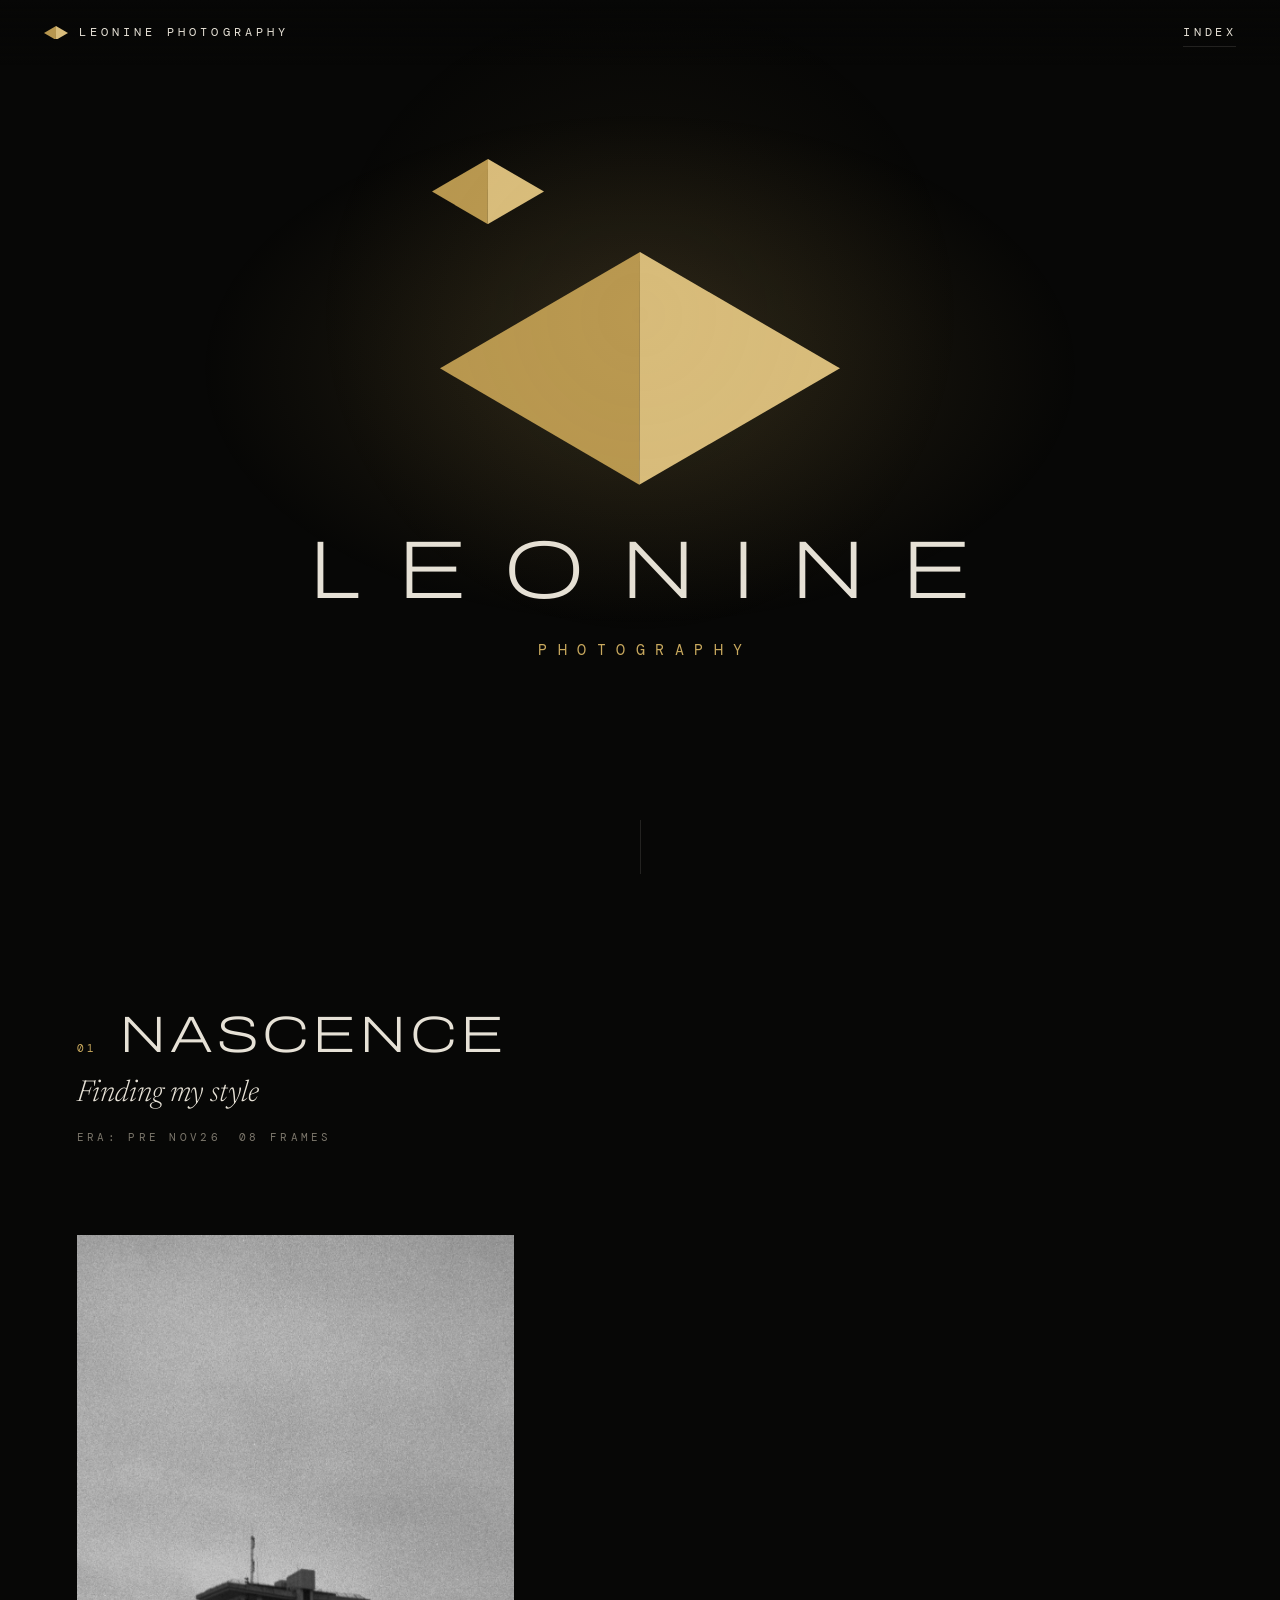
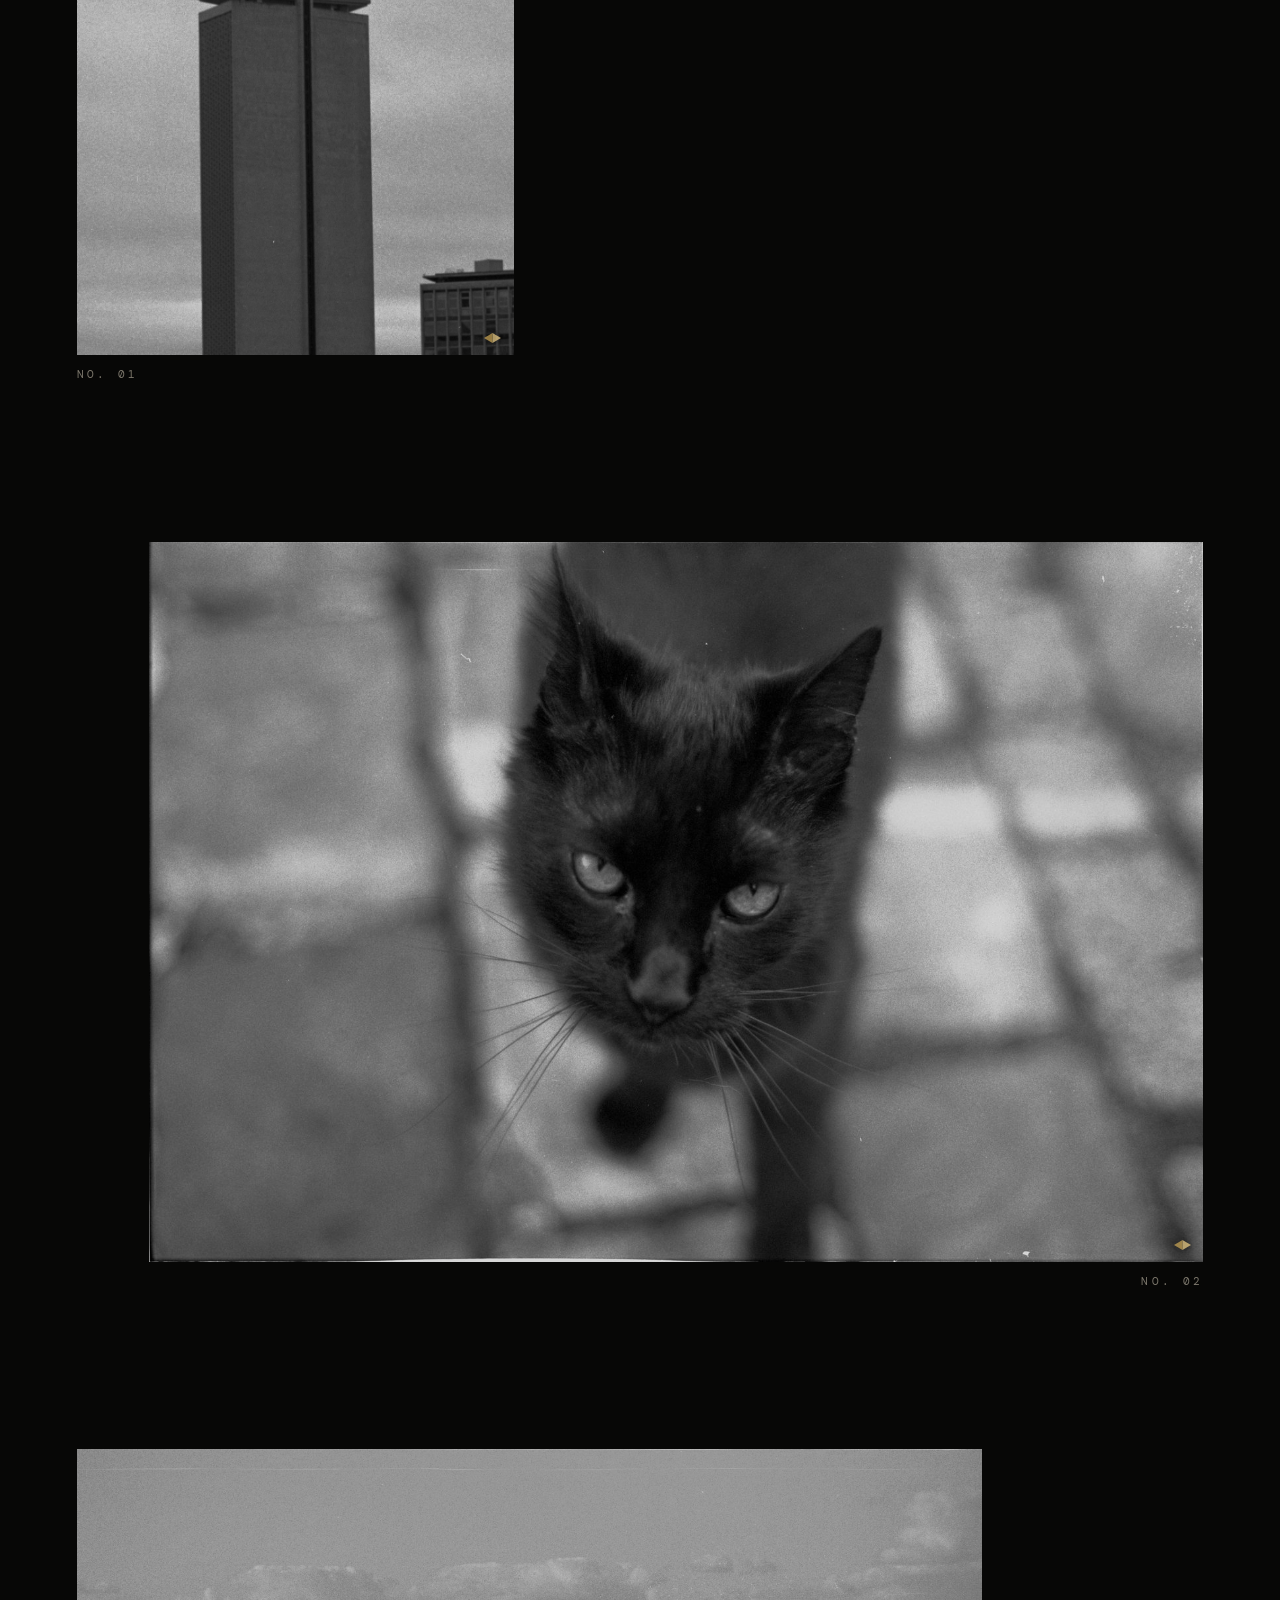
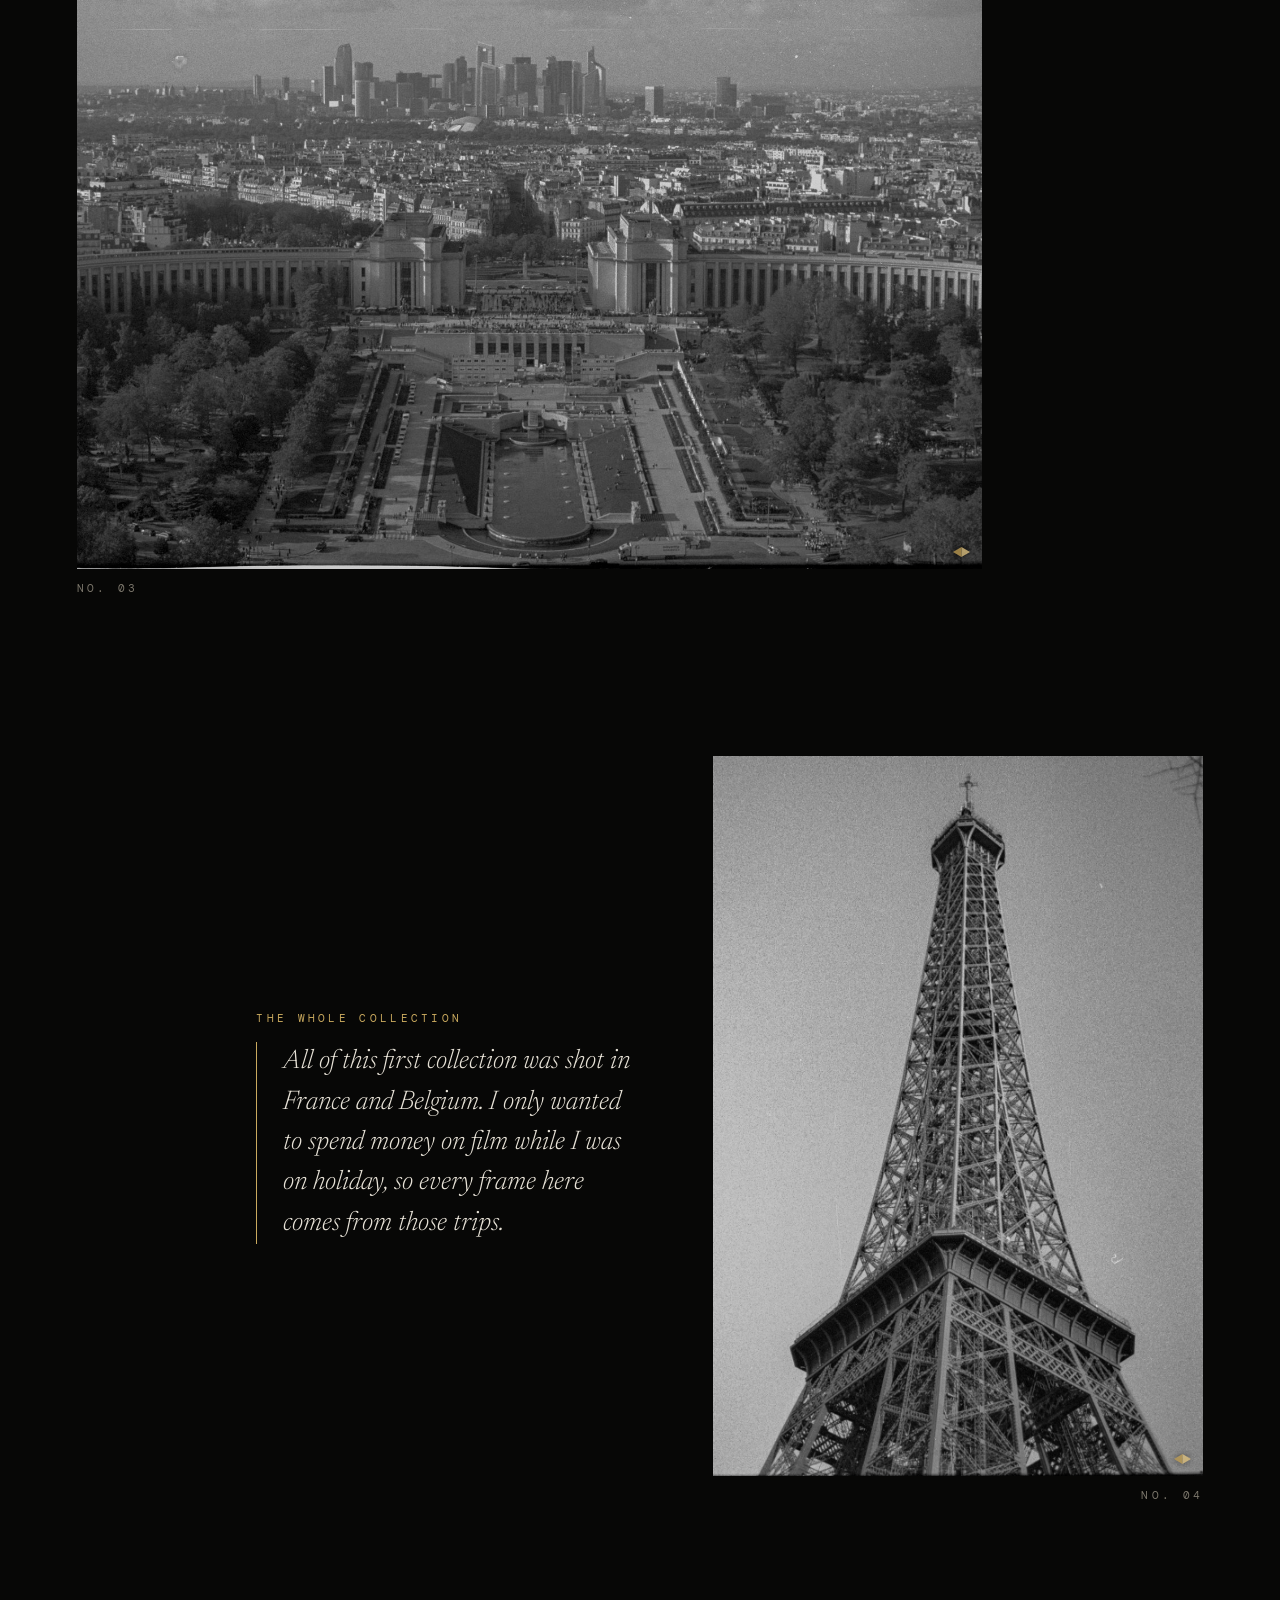
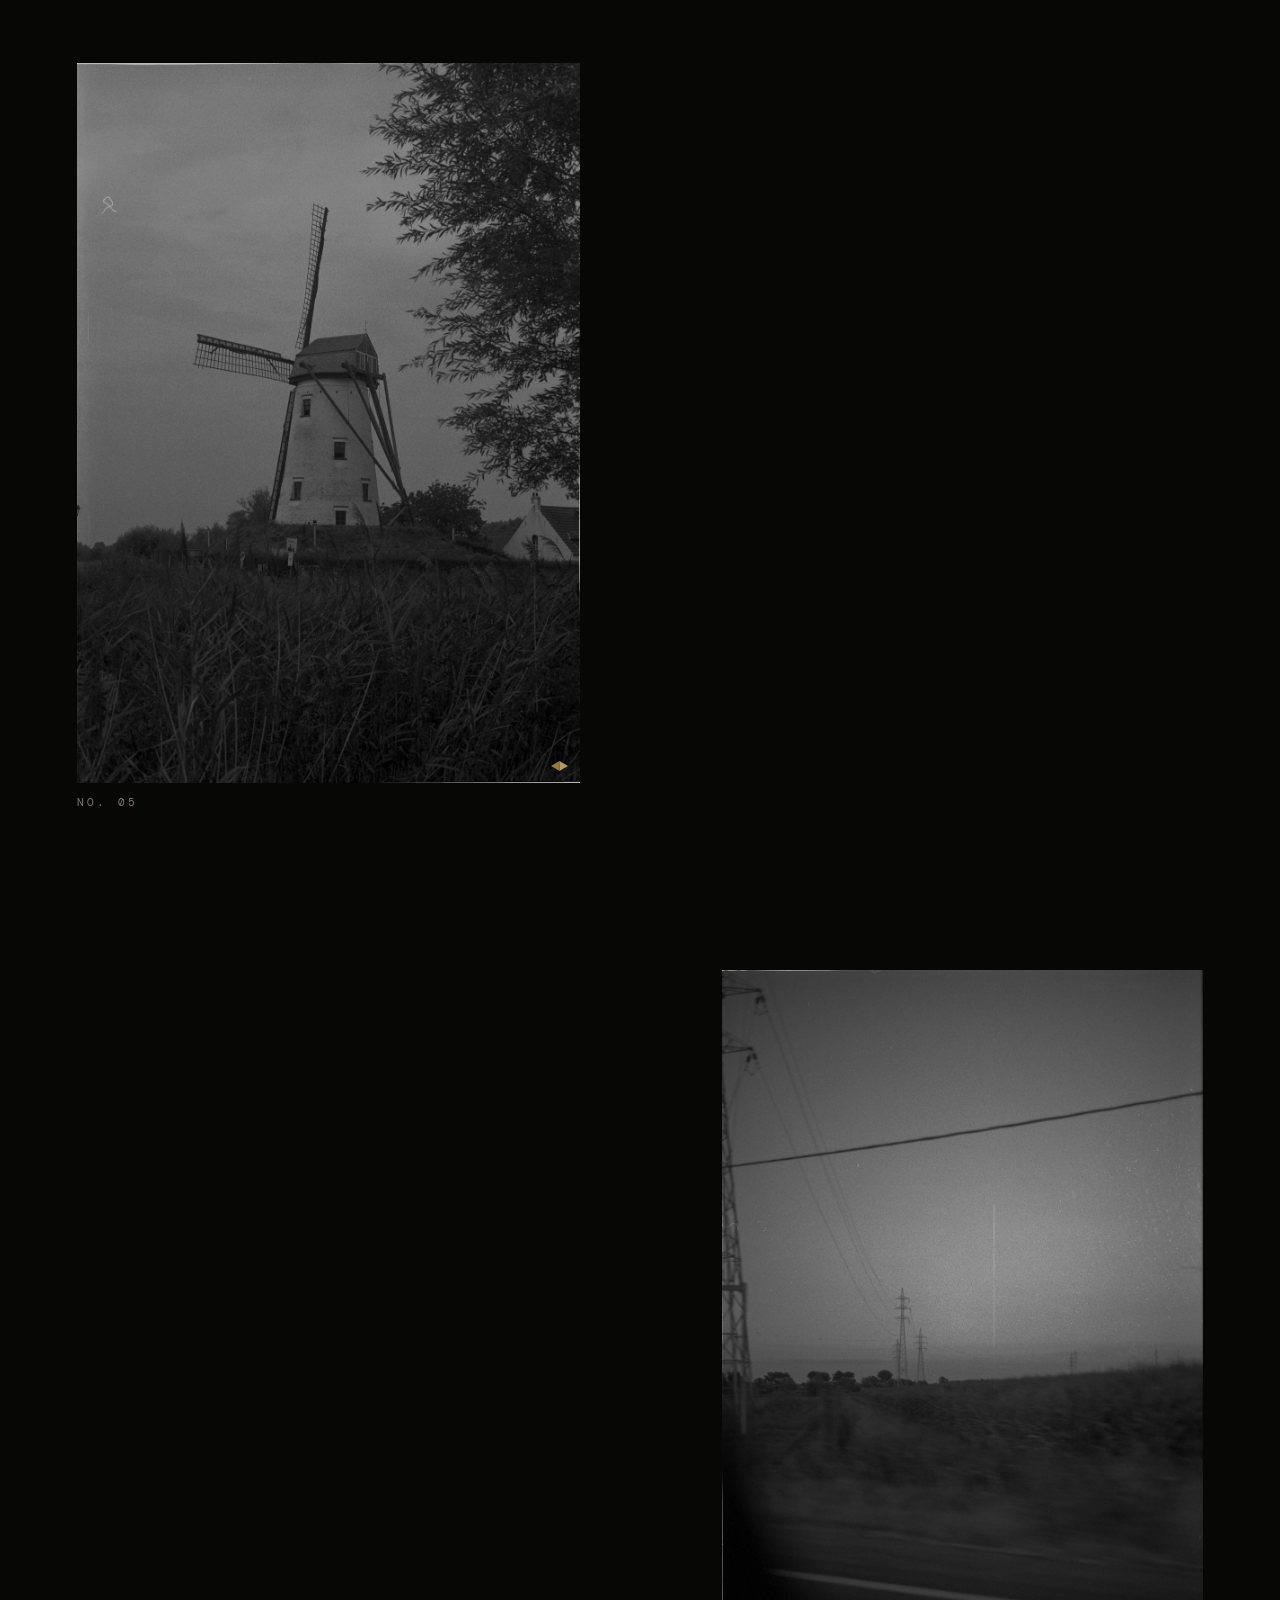
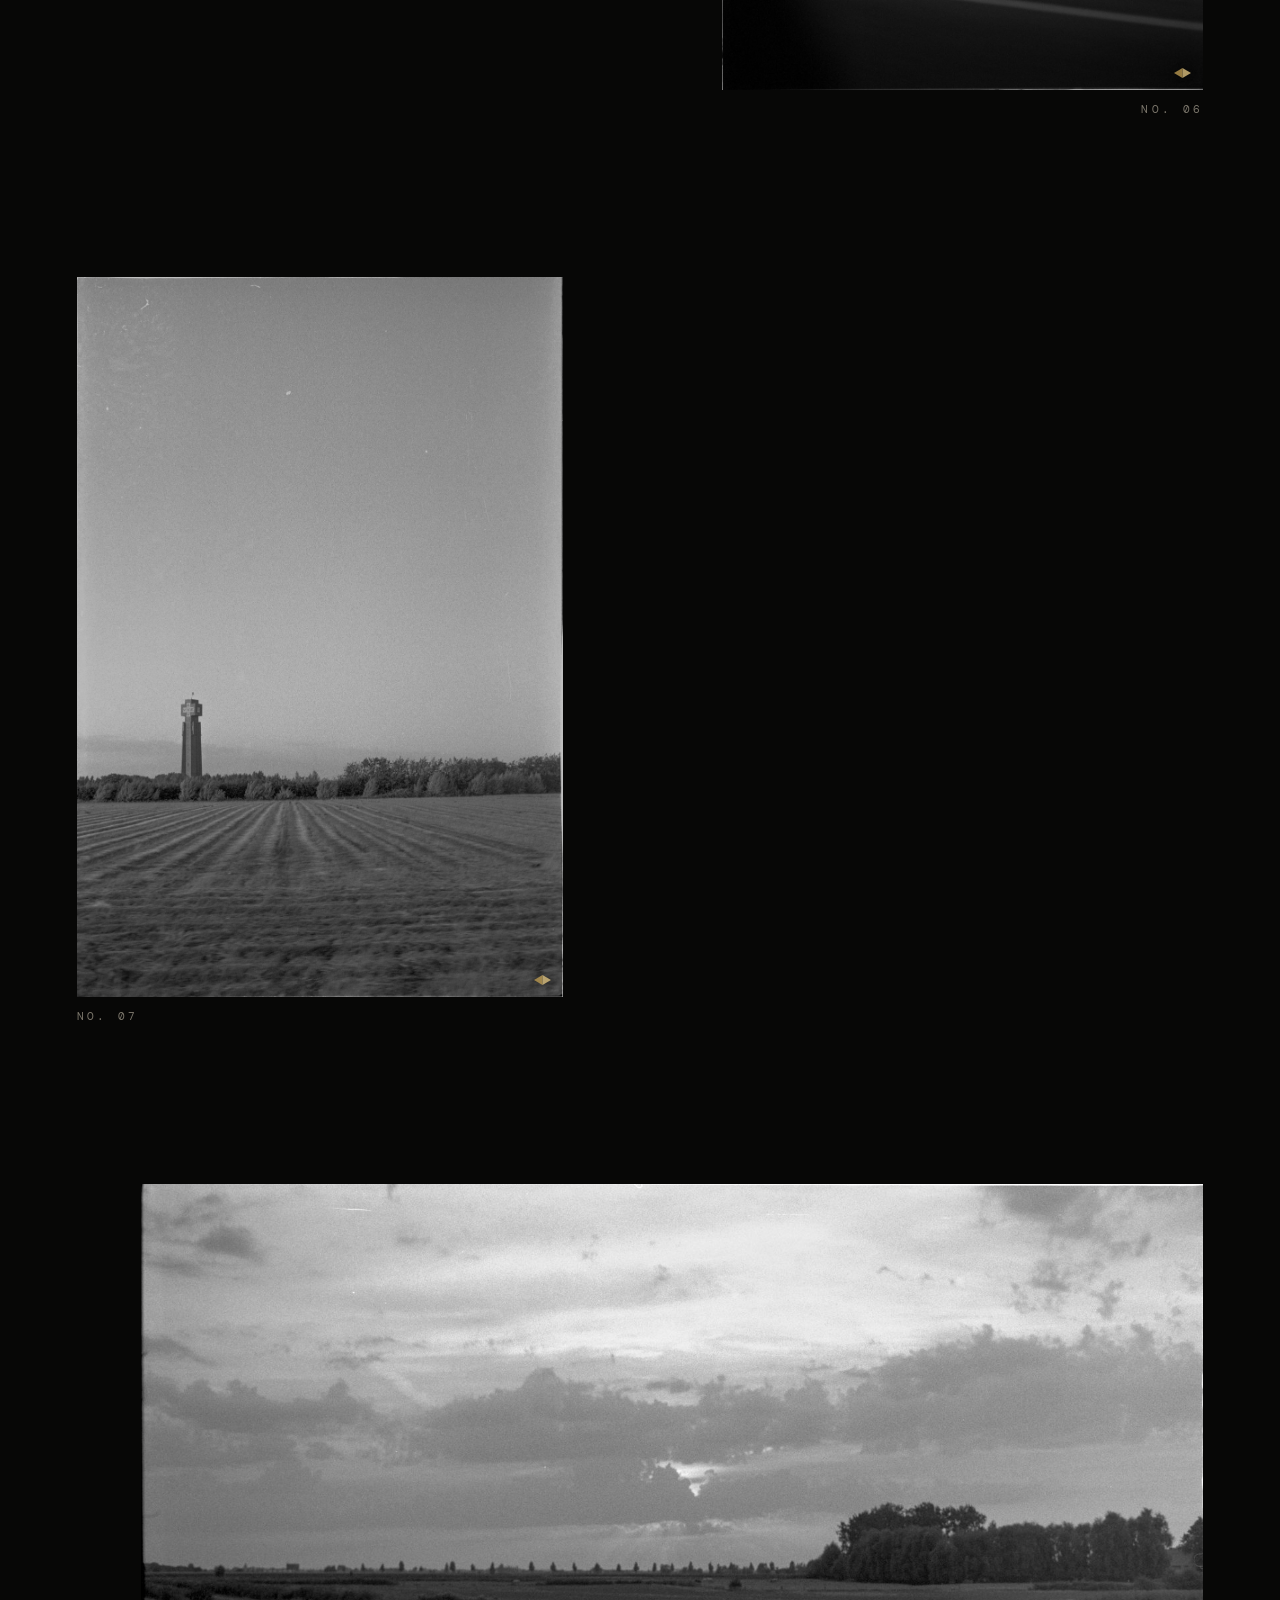
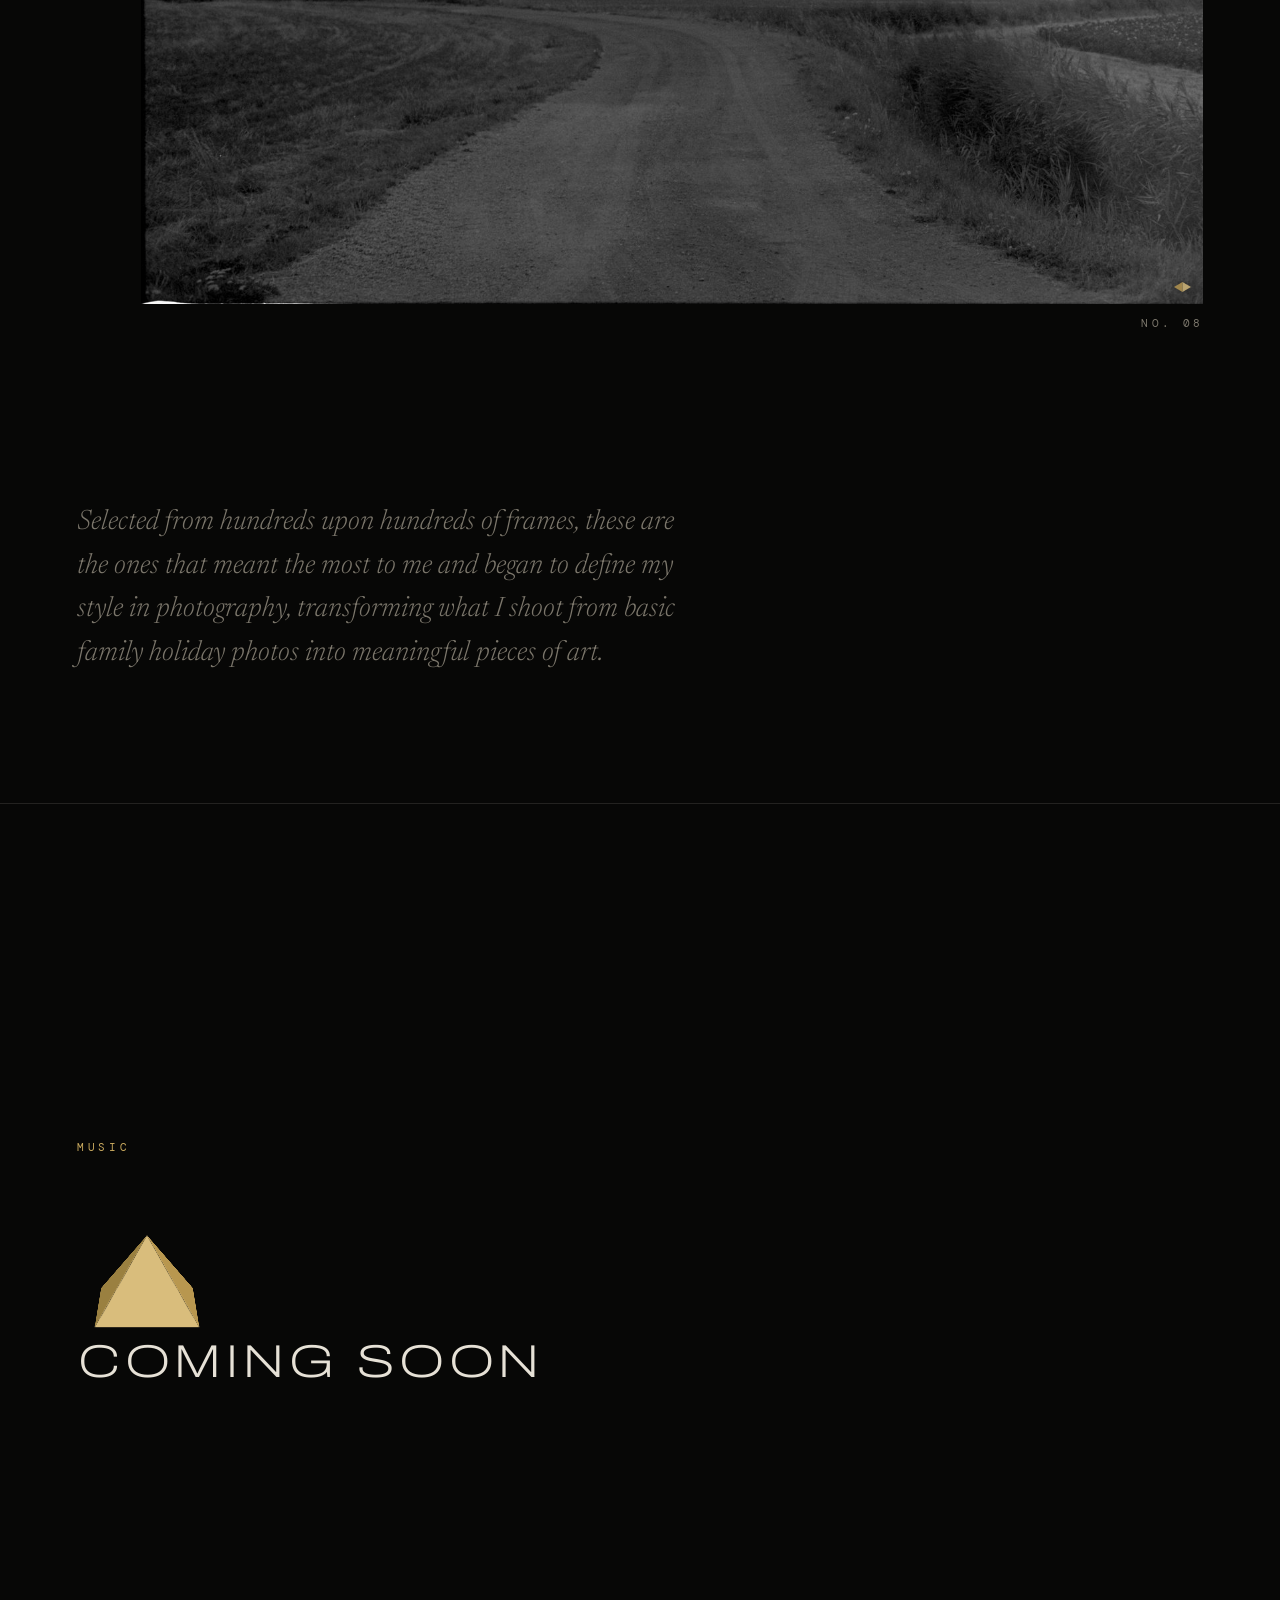
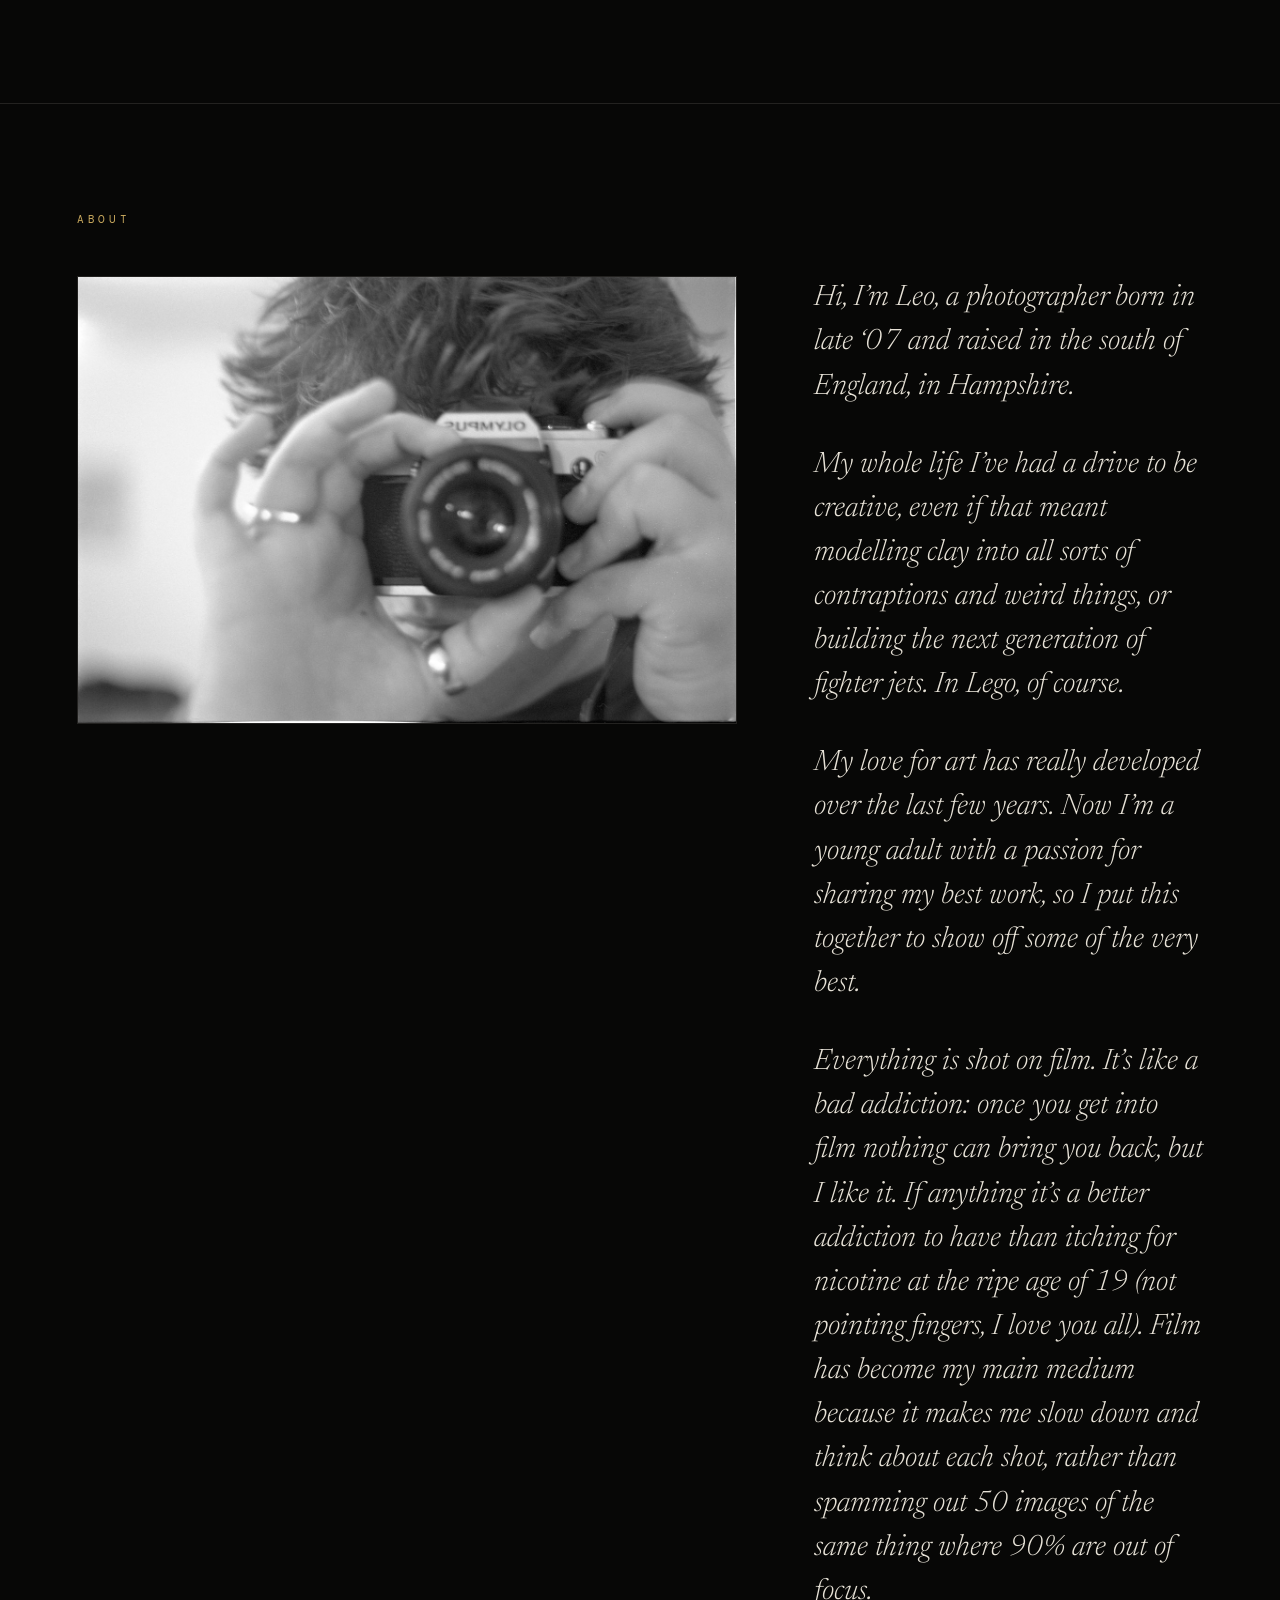
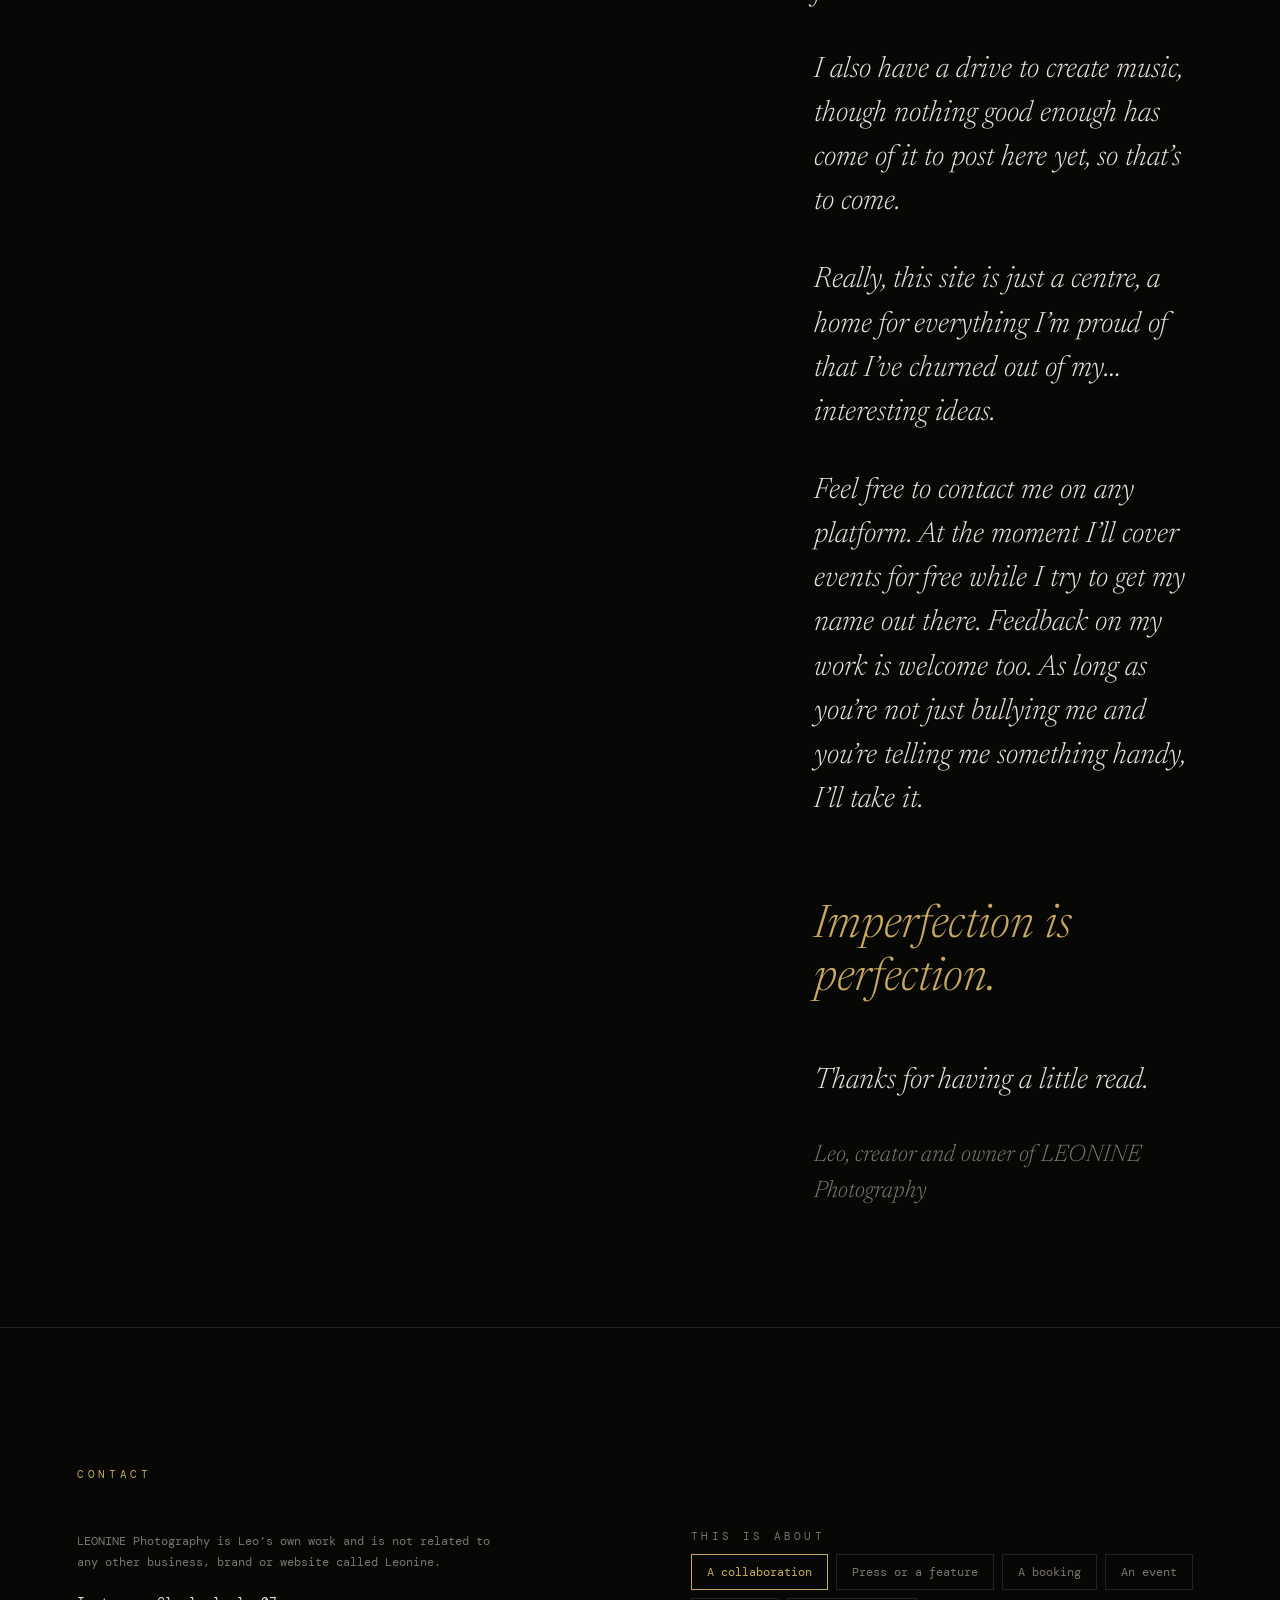
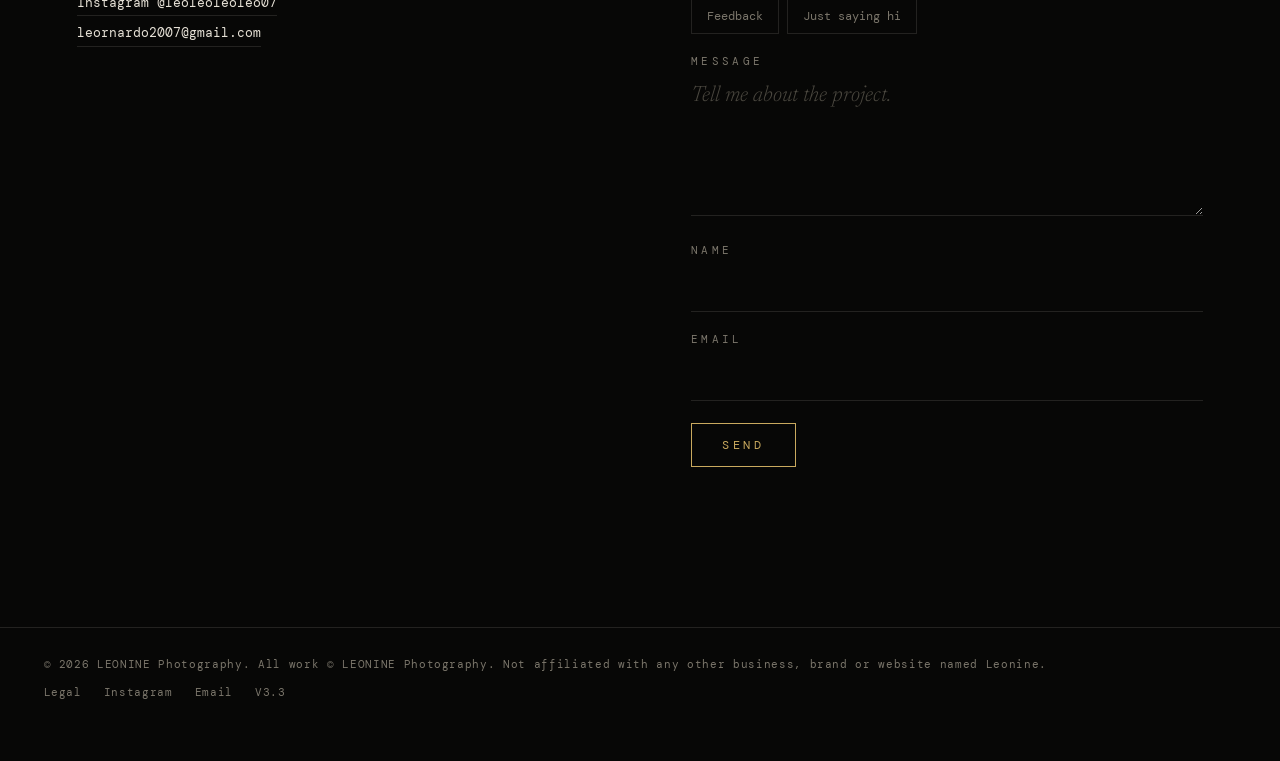
==== commit 2317a549: "V3.3: brand as LEONINE Photography everywhere, state no relation to other Leonine brands Co-Authored" ====
--- a/leonine-site/index.html
+++ b/leonine-site/index.html
@@ -3,33 +3,33 @@
 <head>
 <meta charset="utf-8">
 <meta name="viewport" content="width=device-width, initial-scale=1, viewport-fit=cover">
-<title>LEONINE | Artist and film photographer, Hampshire UK</title>
-<meta name="description" content="LEONINE is Leo, an artist and photographer from Hampshire, UK. Black and white 35mm film photography shot on a Nikon F4s, with music on the way.">
+<title>LEONINE Photography | Film photographer, Hampshire UK</title>
+<meta name="description" content="LEONINE Photography is the work of Leo, an artist and photographer from Hampshire, UK. Black and white 35mm film photography shot on a Nikon F4s, with music on the way.">
 <link rel="canonical" href="https://leonine.netlify.app/">
-<meta name="author" content="LEONINE">
+<meta name="author" content="LEONINE Photography">
 <meta name="robots" content="index, follow, max-image-preview:large">
-<meta property="og:title" content="LEONINE | Artist and film photographer">
+<meta property="og:title" content="LEONINE Photography">
 <meta property="og:description" content="Black and white 35mm film photography by Leo, Hampshire UK.">
-<meta property="og:site_name" content="LEONINE">
+<meta property="og:site_name" content="LEONINE Photography">
 <meta property="og:locale" content="en_GB">
 <meta name="twitter:card" content="summary">
 <meta property="og:type" content="website">
 <meta property="og:url" content="https://leonine.netlify.app/">
-<meta name="site-version" content="V3.2">
+<meta name="site-version" content="V3.3">
 <meta name="theme-color" content="#070706">
 <meta name="color-scheme" content="dark">
 <link rel="icon" href="images/favicon.svg" type="image/svg+xml">
 <link rel="preconnect" href="https://fonts.googleapis.com">
 <link rel="preconnect" href="https://fonts.gstatic.com" crossorigin>
 <link href="https://fonts.googleapis.com/css2?family=Archivo:wdth,wght@62..125,200..700&family=DM+Mono:wght@300;400;500&family=Newsreader:ital,wght@0,300;0,400;1,300;1,400&display=swap" rel="stylesheet">
-<script type="application/ld+json">{"@context":"https://schema.org","@type":"Person","url":"https://leonine.netlify.app/","name":"Leo","alternateName":"LEONINE","jobTitle":"Artist and photographer","description":"Artist and film photographer from Hampshire, UK, shooting black and white 35mm film.","homeLocation":{"@type":"Place","name":"Hampshire, United Kingdom"},"sameAs":["https://www.instagram.com/leoleoleoleo07/"]}</script>
+<script type="application/ld+json">{"@context":"https://schema.org","@type":"Person","url":"https://leonine.netlify.app/","name":"Leo","alternateName":["LEONINE Photography","LEONINE"],"jobTitle":"Artist and photographer","description":"Artist and film photographer from Hampshire, UK, shooting black and white 35mm film.","homeLocation":{"@type":"Place","name":"Hampshire, United Kingdom"},"sameAs":["https://www.instagram.com/leoleoleoleo07/"]}</script>
 <script>document.documentElement.classList.add("js")</script>
-<link rel="stylesheet" href="css/style.css?v=32">
+<link rel="stylesheet" href="css/style.css?v=33">
 </head>
 <body>
 <div class="safelight" aria-hidden="true"></div>
 <div class="prog" aria-hidden="true"></div>
-<header class="bar"><a class="logo" href="#top" aria-label="LEONINE, back to top"><svg class="lp" viewBox="0 0 1100 640" aria-hidden="true"><polygon points="0,320 550,0 548,640" fill="#b8974f"/><polygon points="550,0 1100,320 548,640" fill="#d9bd7c"/></svg><span>LEONINE</span></a><button class="idxbtn" id="idxbtn" aria-haspopup="dialog">Index</button></header>
+<header class="bar"><a class="logo" href="#top" aria-label="LEONINE Photography, back to top"><svg class="lp" viewBox="0 0 1100 640" aria-hidden="true"><polygon points="0,320 550,0 548,640" fill="#b8974f"/><polygon points="550,0 1100,320 548,640" fill="#d9bd7c"/></svg><span>LEONINE Photography</span></a><button class="idxbtn" id="idxbtn" aria-haspopup="dialog">Index</button></header>
 <main id="top">
 <section class="intro">
   <video class="bgv" muted loop playsinline preload="metadata" aria-hidden="true"></video>
@@ -38,6 +38,7 @@
     <svg class="pyr" viewBox="0 0 1100 640" role="img" aria-label="Gold pyramids"><polygon points="0,320 550,0 548,640" fill="#b8974f"/><polygon points="550,0 1100,320 548,640" fill="#d9bd7c"/></svg>
   </div>
   <h1>LEONINE</h1>
+  <p class="subname">Photography</p>
   <a class="down" href="#f01" aria-label="Scroll to the photographs"><span></span></a>
 </section>
 <div id="exhibit"></div>
@@ -54,7 +55,7 @@
 <section class="room" id="about">
   <p class="label">About</p>
   <div class="about-grid">
-  <figure class="self"><img src="images/leo.jpg?v=32" width="1400" height="949" alt="Black and white 35mm film self portrait of Leo holding a camera up to his face" loading="lazy" decoding="async"></figure>
+  <figure class="self"><img src="images/leo.jpg?v=33" width="1400" height="949" alt="Black and white 35mm film self portrait of Leo holding a camera up to his face" loading="lazy" decoding="async"></figure>
   <div class="words">
     <p>Hi, I&rsquo;m Leo, a photographer born in late &lsquo;07 and raised in the south of England, in Hampshire.</p>
     <p>My whole life I&rsquo;ve had a drive to be creative, even if that meant modelling clay into all sorts of contraptions and weird things, or building the next generation of fighter jets. In Lego, of course.</p>
@@ -65,7 +66,7 @@
     <p>Feel free to contact me on any platform. At the moment I&rsquo;ll cover events for free while I try to get my name out there. Feedback on my work is welcome too. As long as you&rsquo;re not just bullying me and you&rsquo;re telling me something handy, I&rsquo;ll take it.</p>
     <p class="quote">Imperfection is perfection.</p>
     <p>Thanks for having a little read.</p>
-    <p class="sign">Leo, creator and owner of LEONINE</p>
+    <p class="sign">Leo, creator and owner of LEONINE Photography</p>
   </div>
   </div>
 </section>
@@ -73,6 +74,7 @@
   <p class="label">Contact</p>
   <div class="hello-wrap">
     <div>
+      <p class="notaff">LEONINE Photography is Leo&rsquo;s own work and is not related to any other business, brand or website called Leonine.</p>
       <p class="links"><a href="https://www.instagram.com/leoleoleoleo07/" target="_blank" rel="noopener noreferrer">Instagram @leoleoleoleo07</a><a href="mailto:leornardo2007@gmail.com">leornardo2007@gmail.com</a></p>
     </div>
     <form class="c" id="enquiry" name="booking" method="POST" data-netlify="true" netlify-honeypot="bot-field">
@@ -96,8 +98,8 @@
 </section>
 </main>
 <footer>
-  <span>&copy; 2026 LEONINE. All work &copy; LEONINE.</span>
-  <span class="fr"><a href="legal.html">Legal</a><a href="https://www.instagram.com/leoleoleoleo07/" target="_blank" rel="noopener noreferrer">Instagram</a><a href="mailto:leornardo2007@gmail.com">Email</a><span id="ver">V3.2</span></span>
+  <span>&copy; 2026 LEONINE Photography. All work &copy; LEONINE Photography. Not affiliated with any other business, brand or website named Leonine.</span>
+  <span class="fr"><a href="legal.html">Legal</a><a href="https://www.instagram.com/leoleoleoleo07/" target="_blank" rel="noopener noreferrer">Instagram</a><a href="mailto:leornardo2007@gmail.com">Email</a><span id="ver">V3.3</span></span>
 </footer>
 
 <dialog id="idx" aria-label="Index"><div class="idx-in">
@@ -109,7 +111,7 @@
 <dialog id="lb"><div class="lb-in"><div class="view" id="lbview"></div><div class="lbbar"><span class="count" id="lbcount"></span><span><button class="x" id="lbp" aria-label="Previous">&lsaquo;</button><button class="x" id="lbn" aria-label="Next">&rsaquo;</button><button class="x" id="lbx" aria-label="Close">&times;</button></span></div></div></dialog>
 
 <div class="count-fixed" id="cf" aria-hidden="true"><span id="cfn">001</span> / <span id="cft">000</span></div>
-<script src="js/projects.js?v=32" defer></script>
-<script src="js/main.js?v=32" defer></script>
+<script src="js/projects.js?v=33" defer></script>
+<script src="js/main.js?v=33" defer></script>
 </body>
 </html>
--- a/leonine-site/css/style.css
+++ b/leonine-site/css/style.css
@@ -190,3 +190,7 @@
 @media(max-width:900px){.frame.has-note,.frame.has-note.r{grid-template-columns:1fr;row-gap:24px}.frame.has-note.r .side{order:2;justify-self:start}.side{max-width:none}}
 
 .words p.sign{margin-top:.4em;font-size:clamp(18px,1.9vw,24px);color:var(--mute)}
+
+.intro .subname{margin:-14px 0 0;font:400 clamp(11px,1.4vw,15px)/1 var(--mono);letter-spacing:.7em;margin-right:-.7em;text-transform:uppercase;color:var(--gold)}
+.notaff{margin:0 0 22px;max-width:420px;font:400 12px/1.7 var(--mono);color:var(--mute)}
+.logo span{text-transform:uppercase}
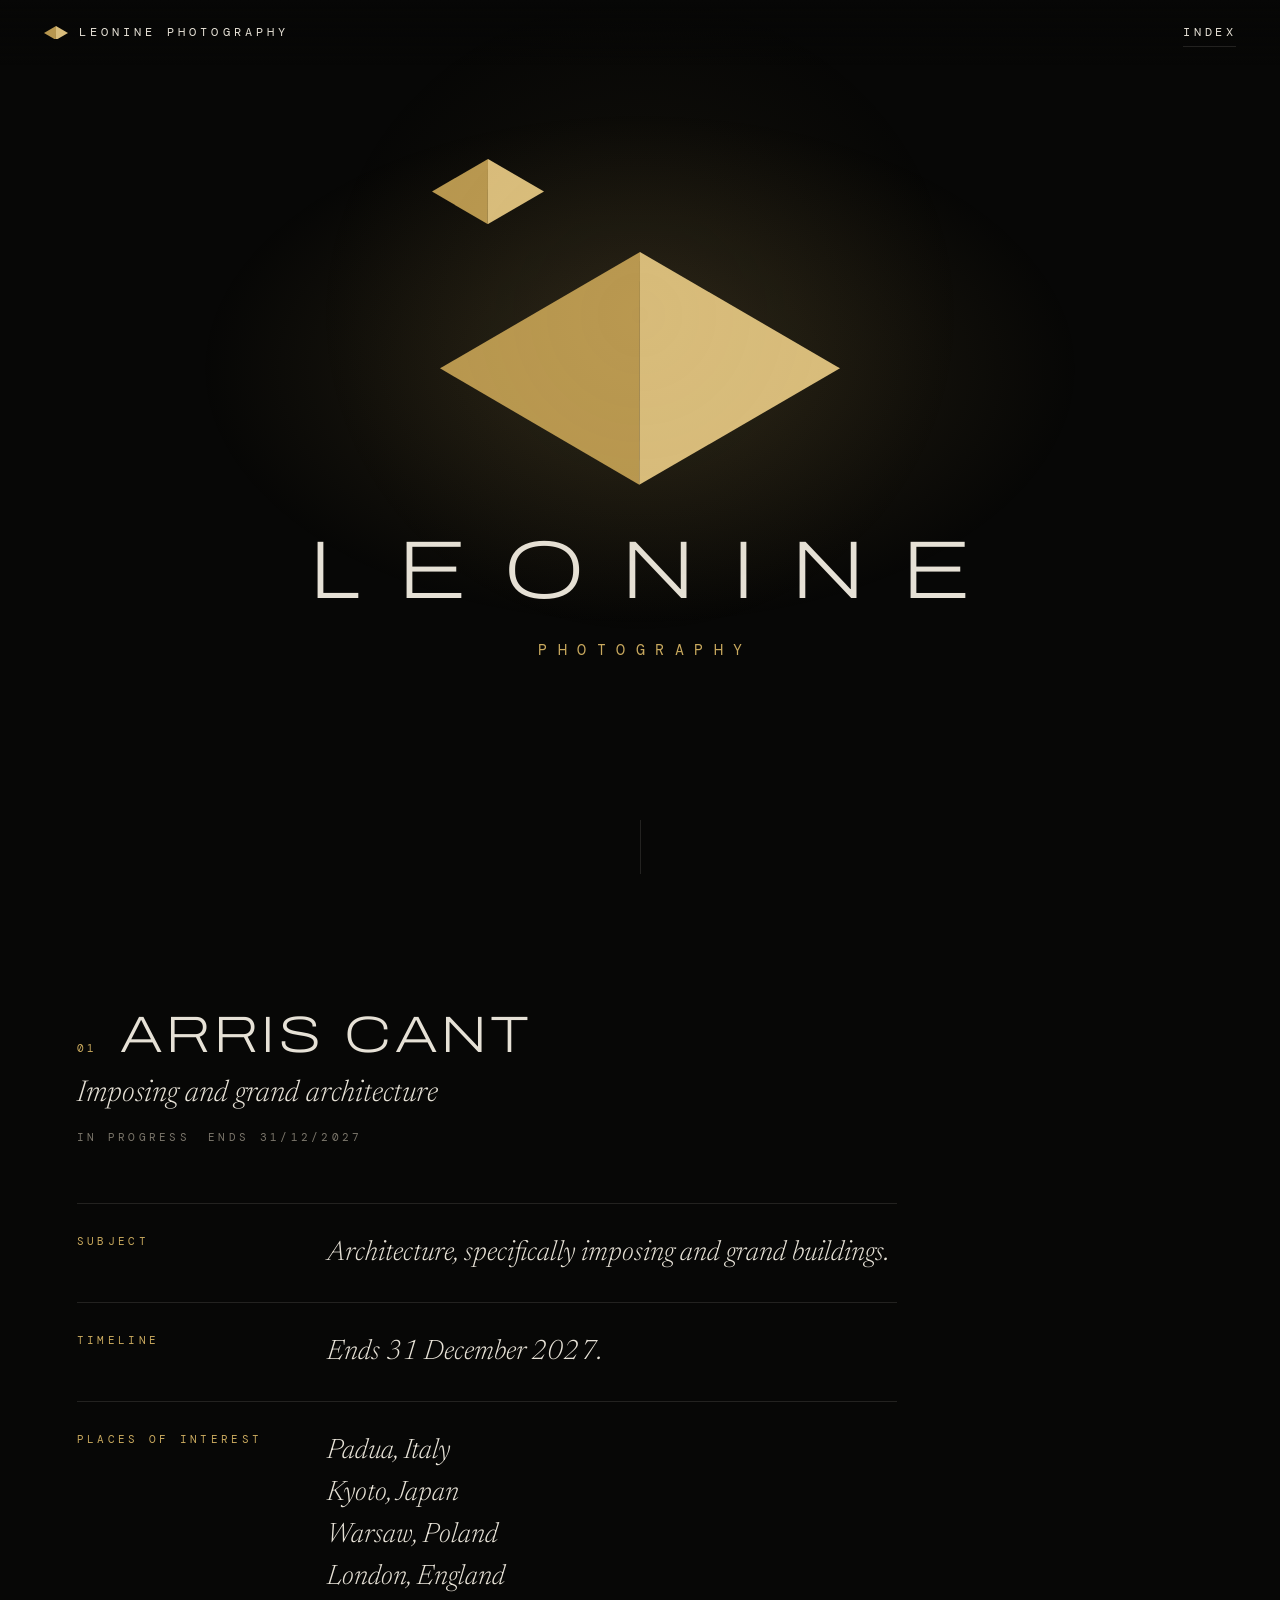
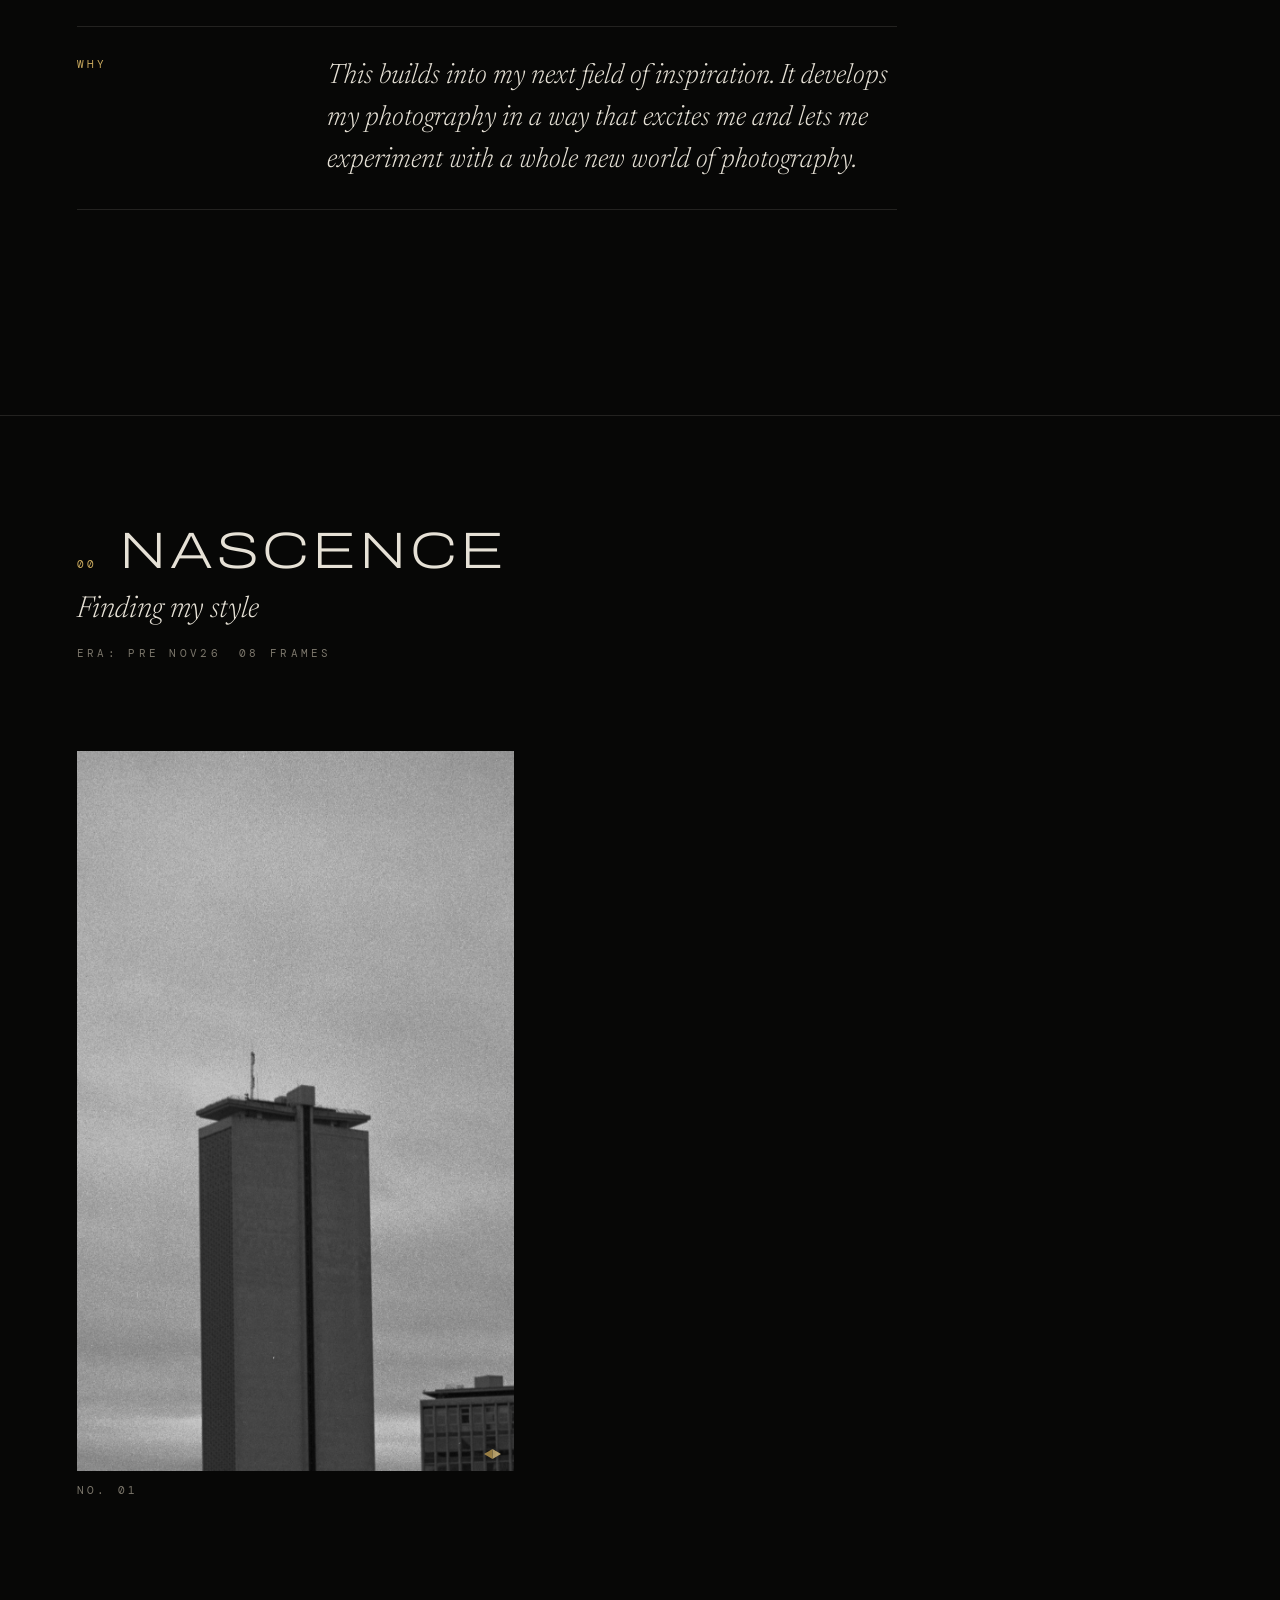
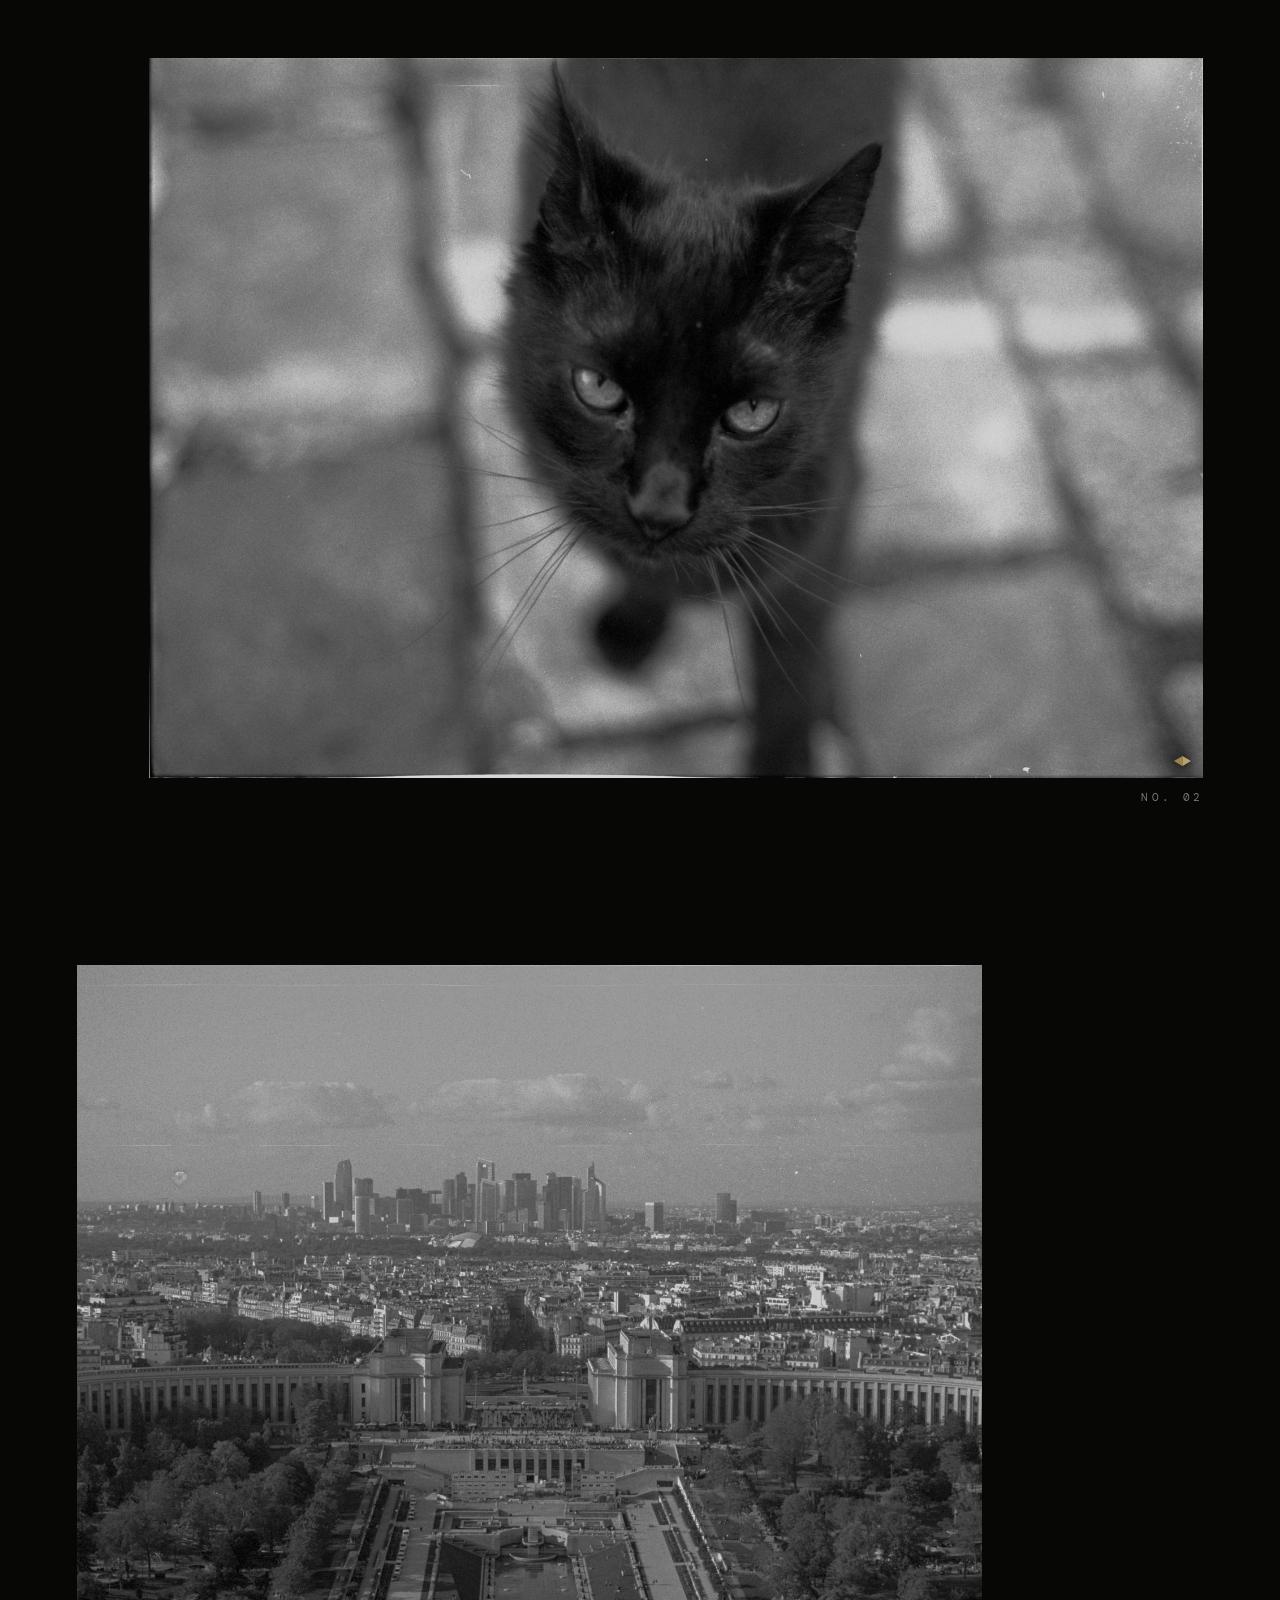
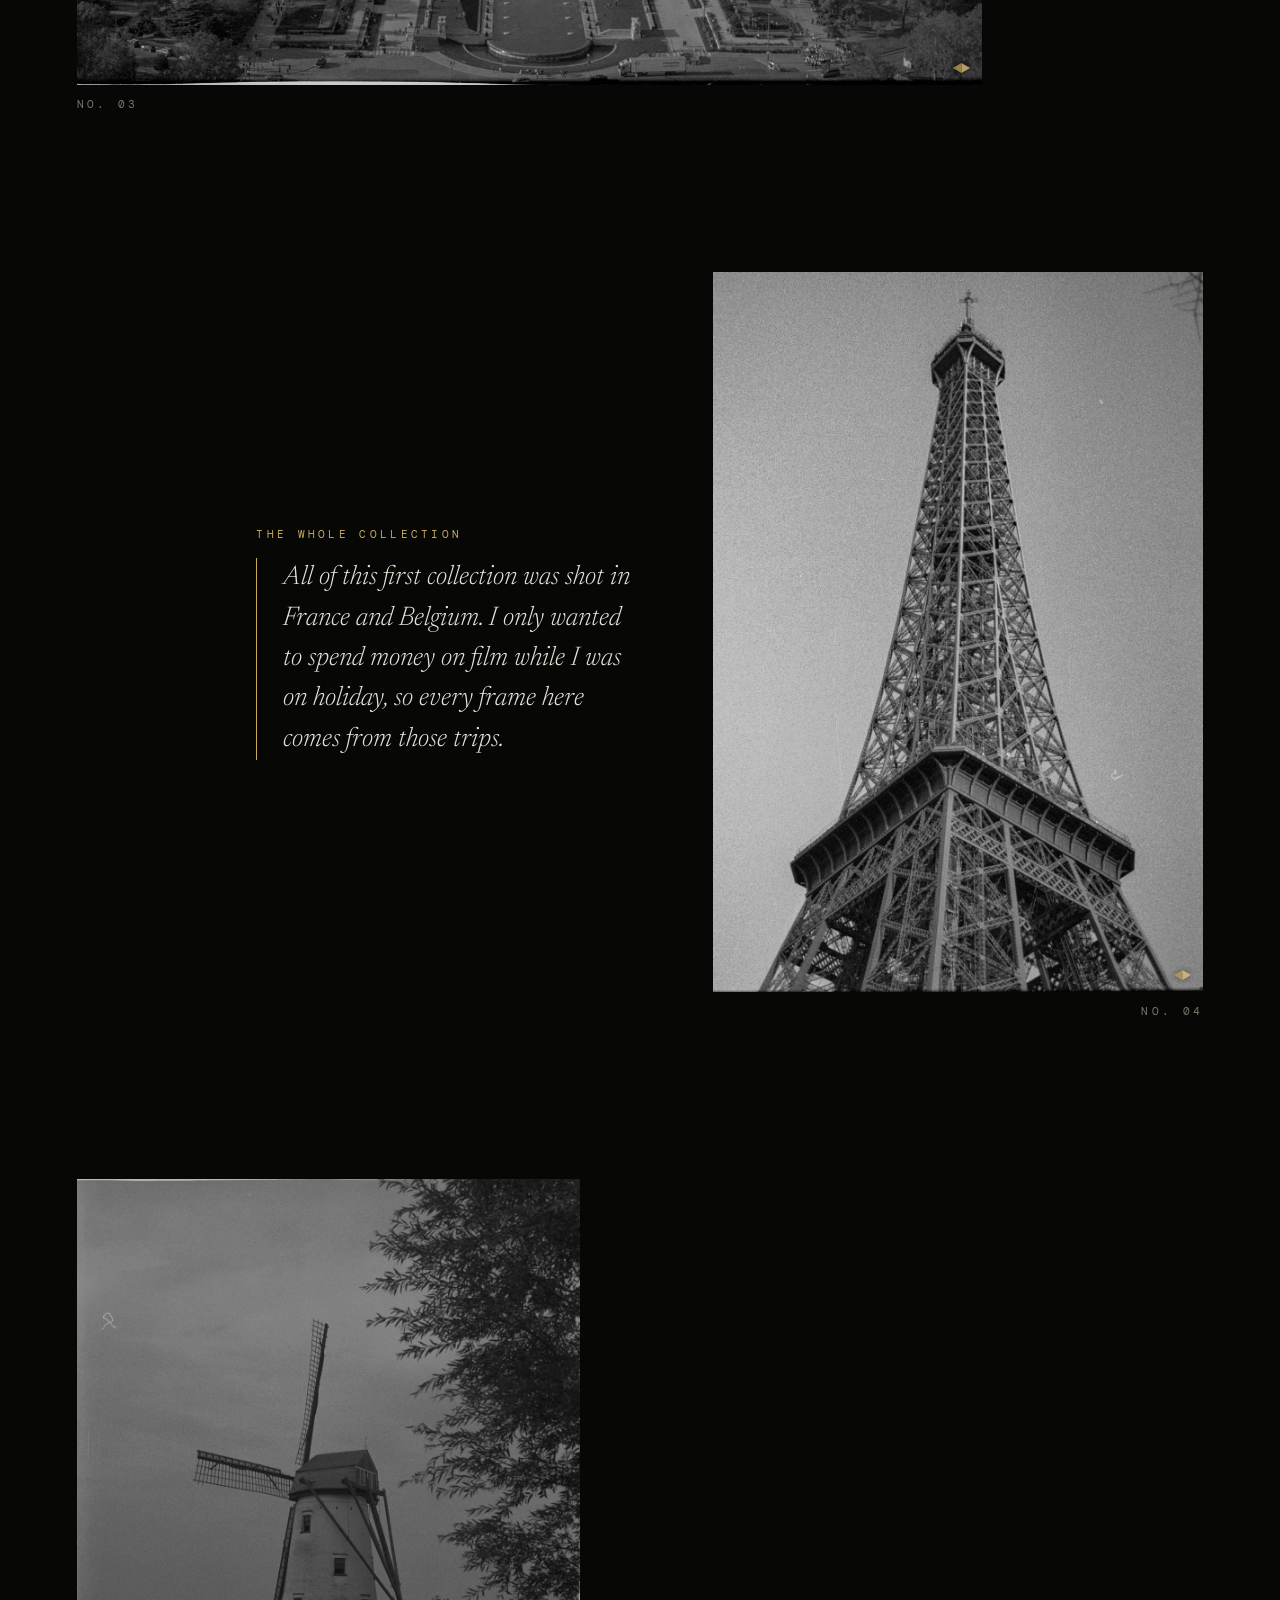
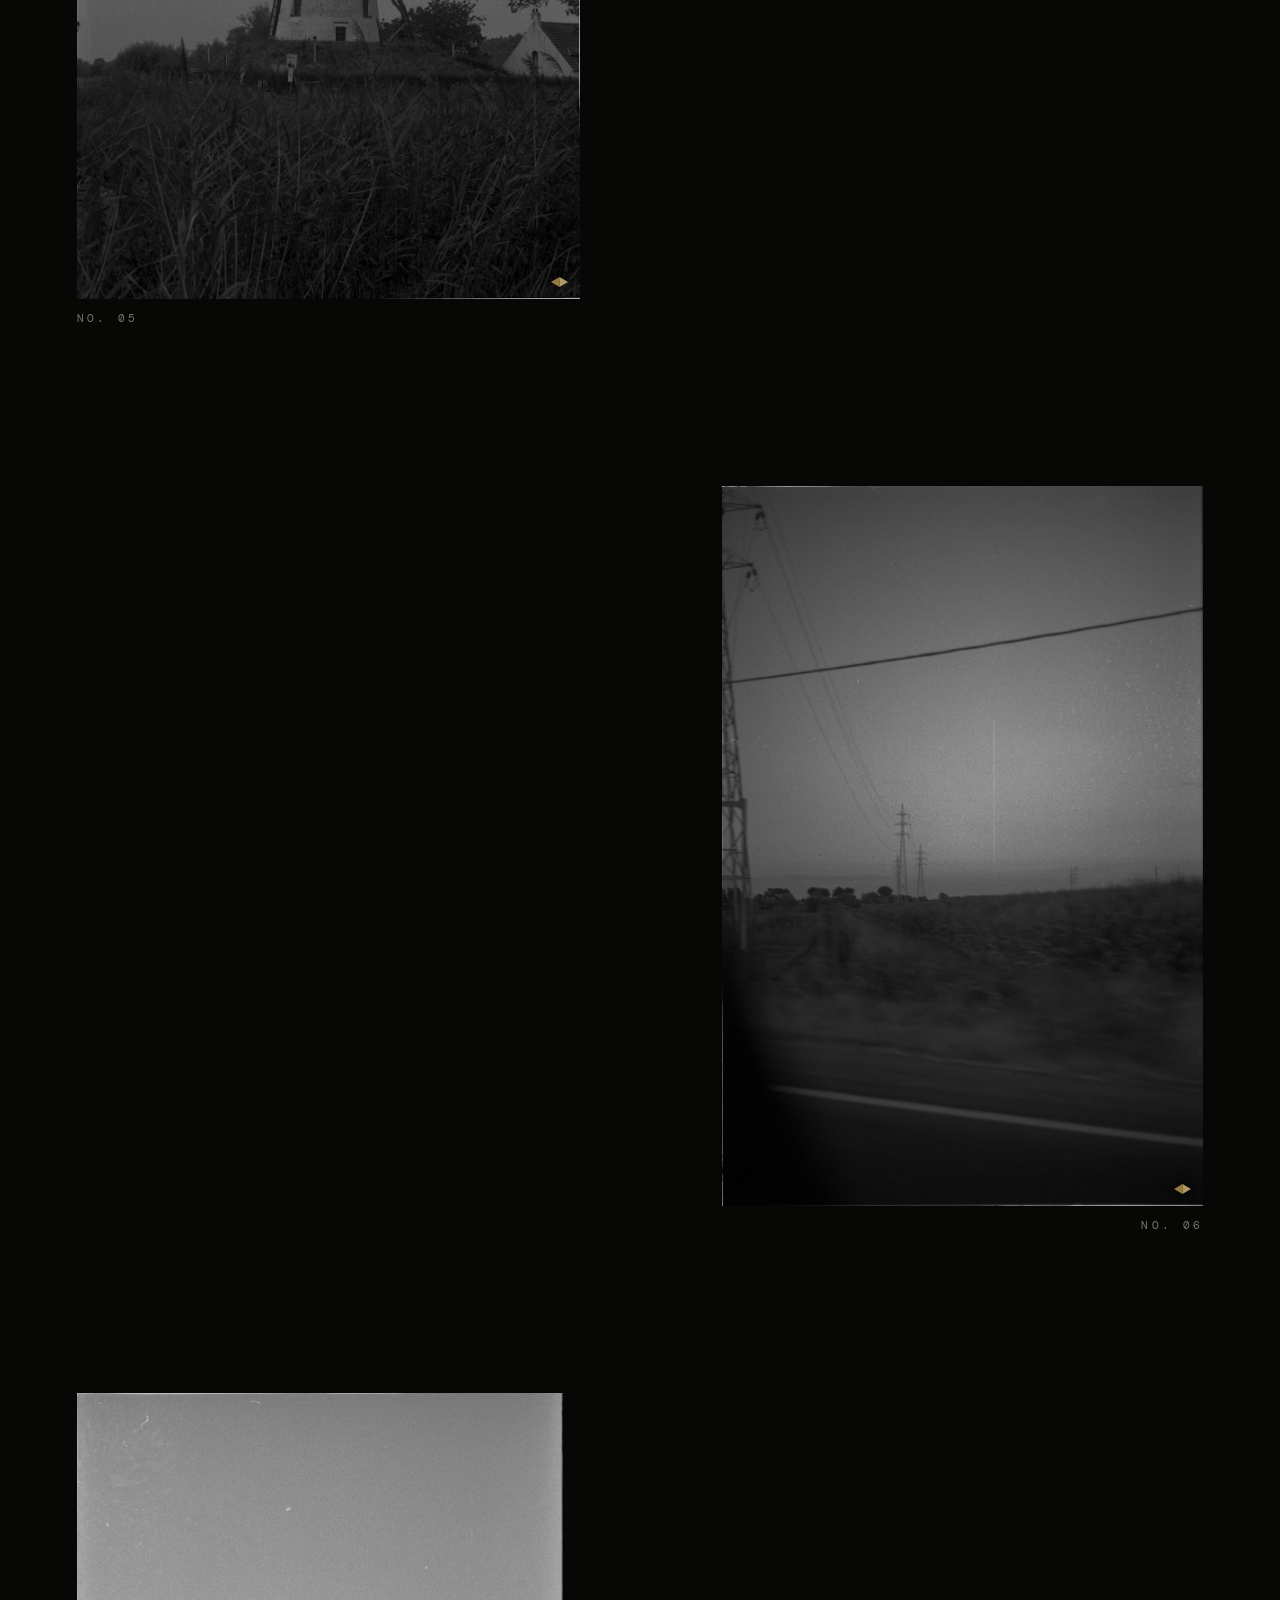
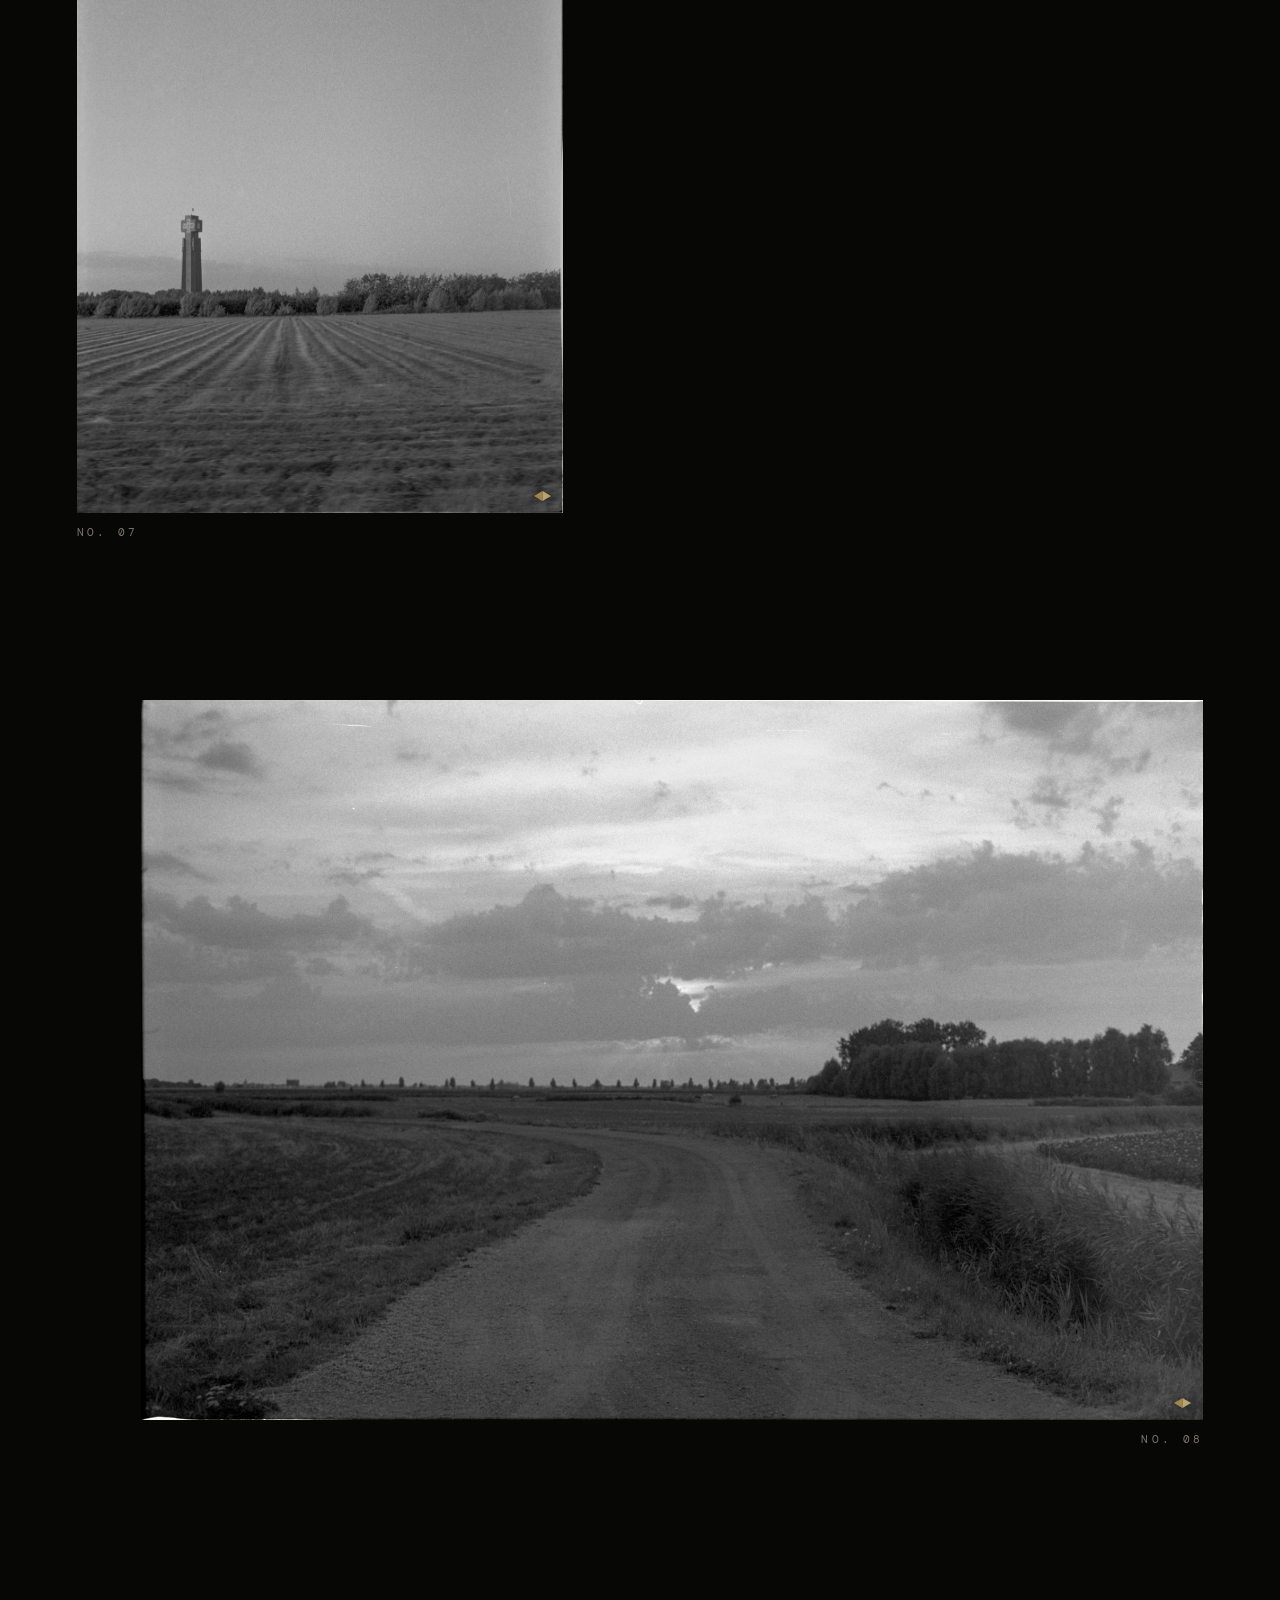
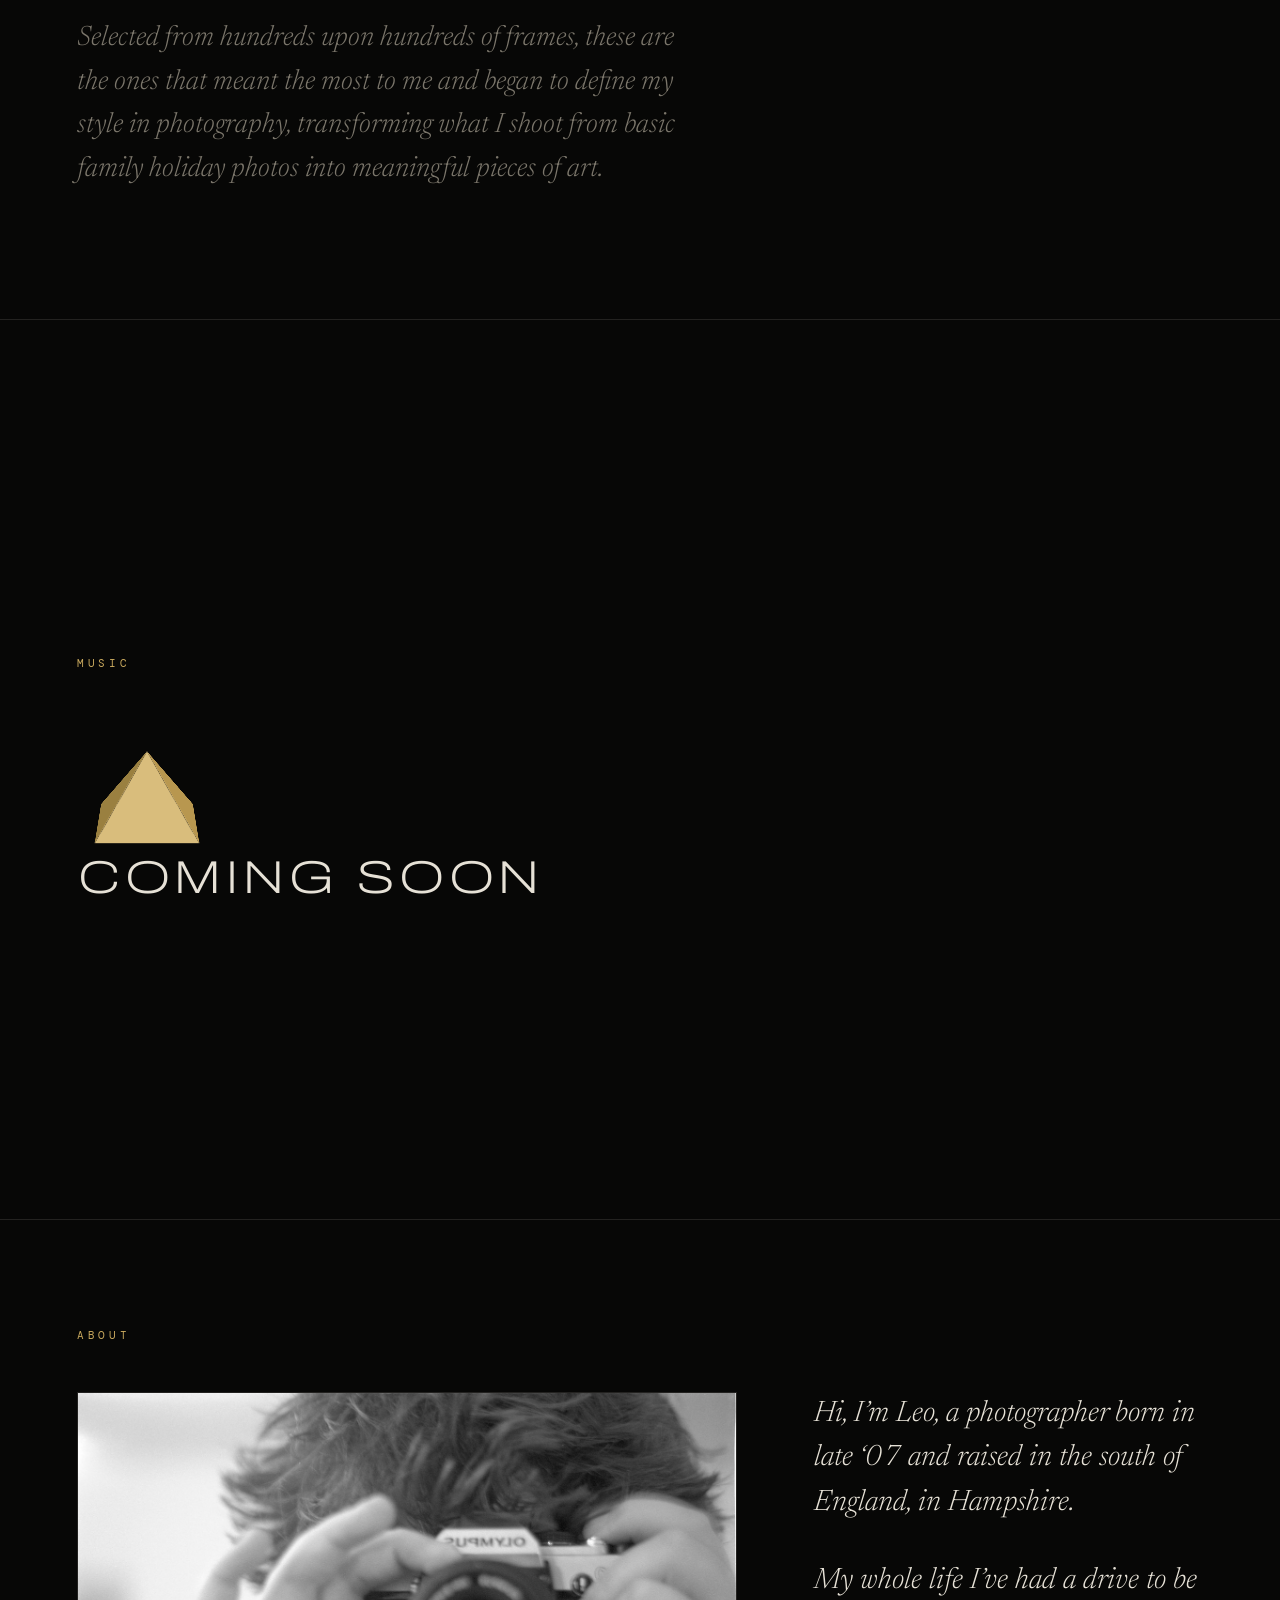
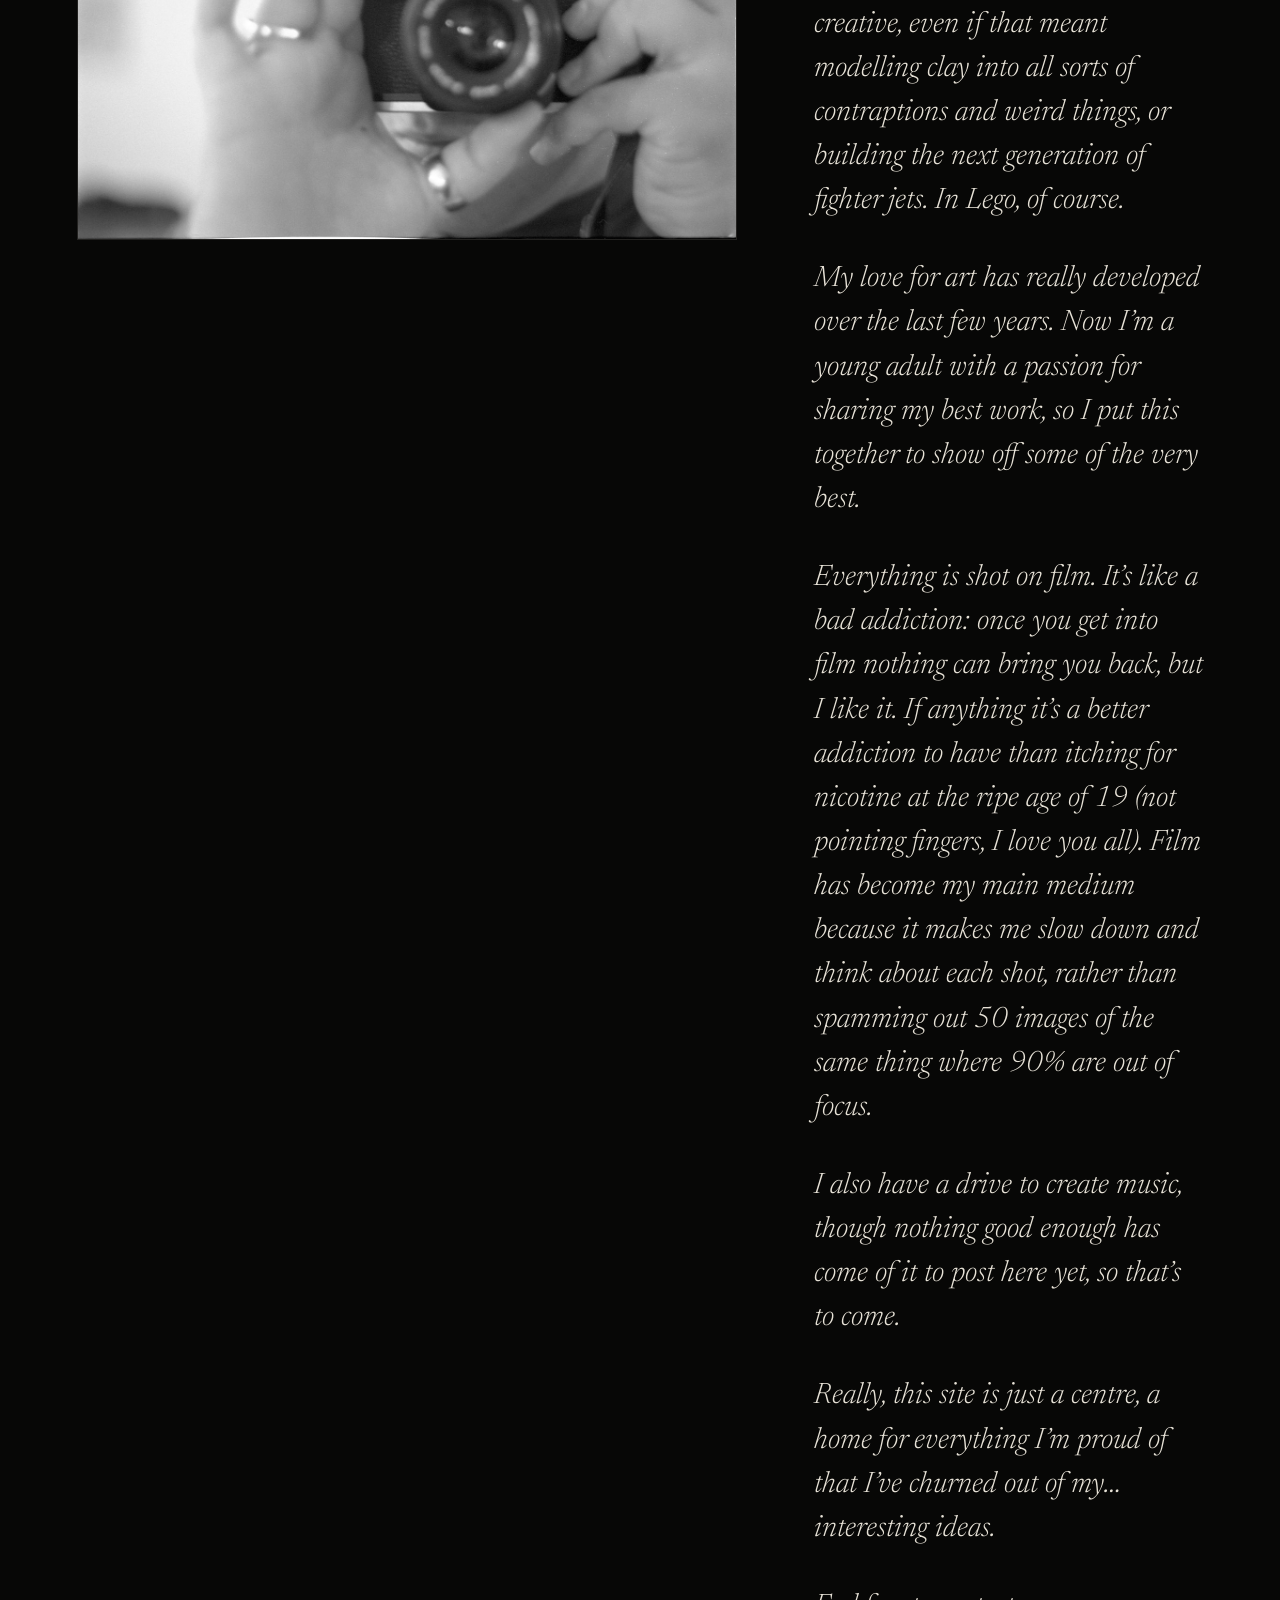
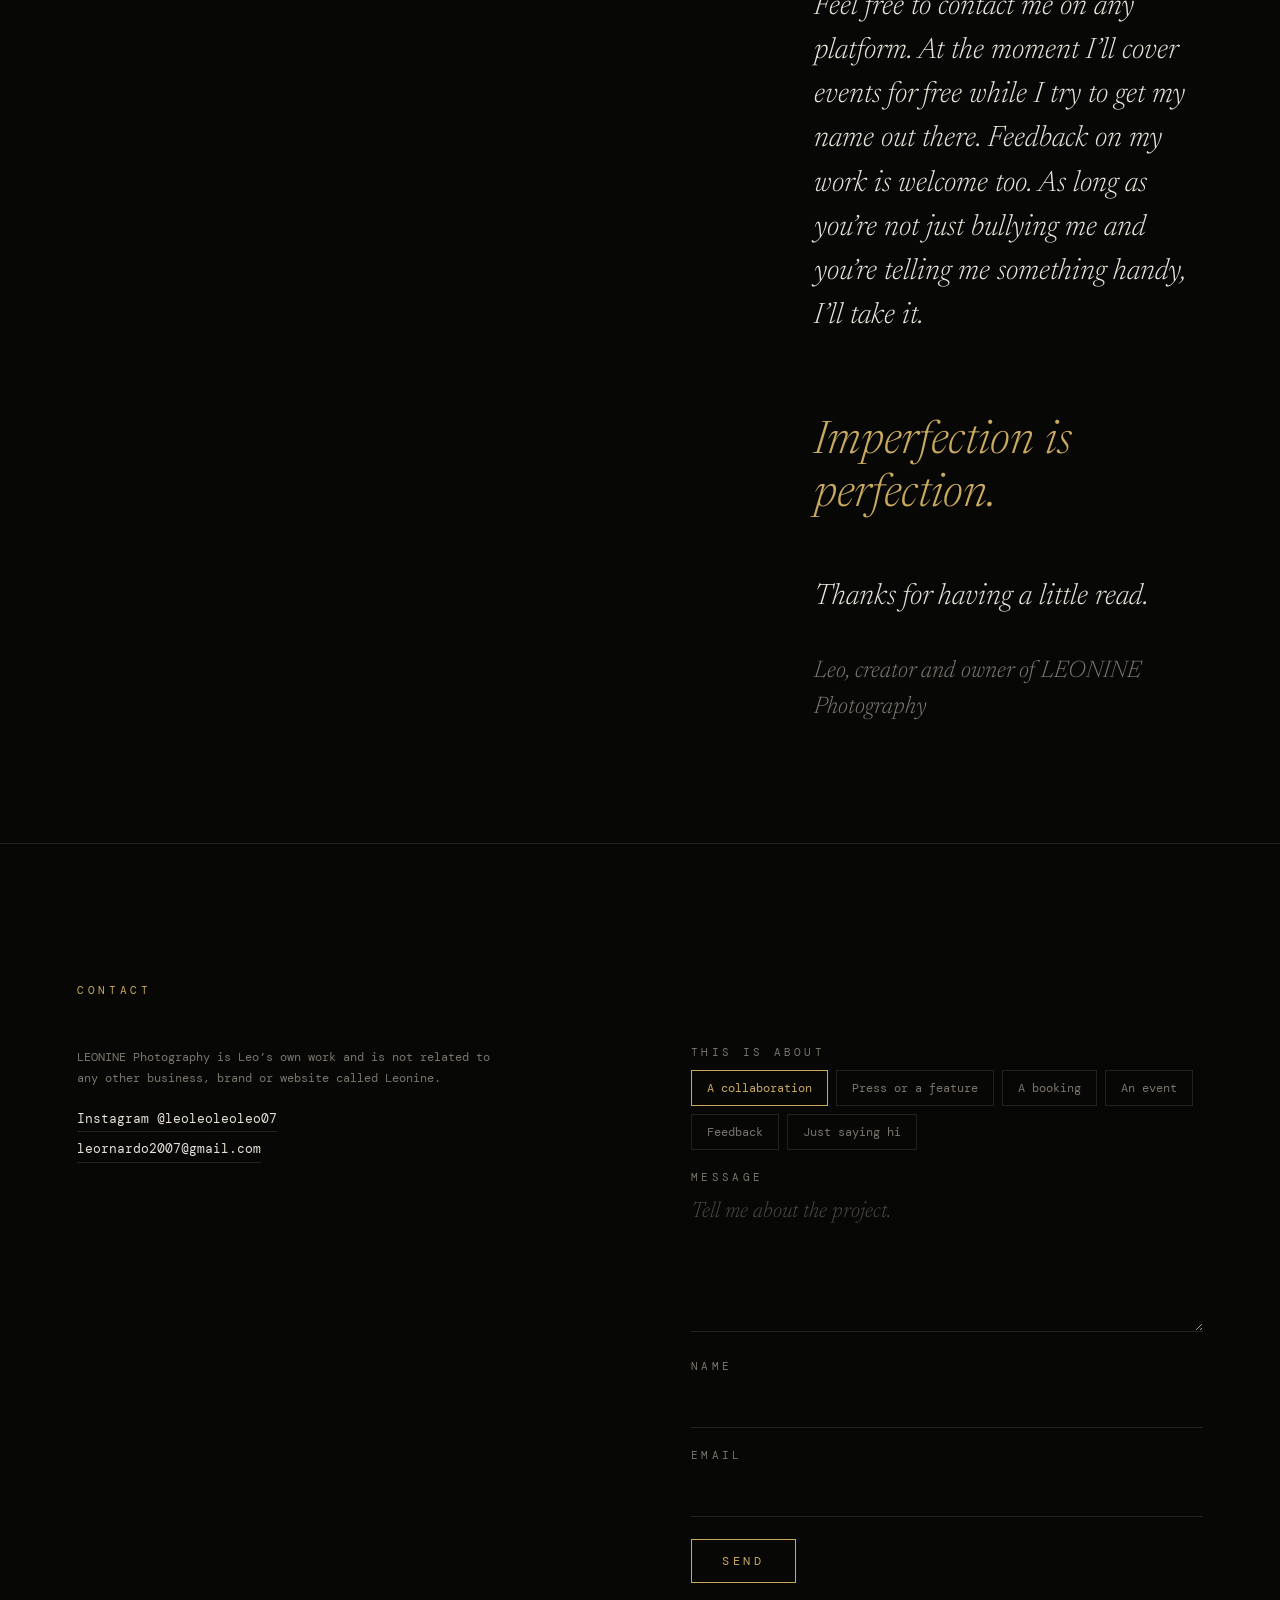
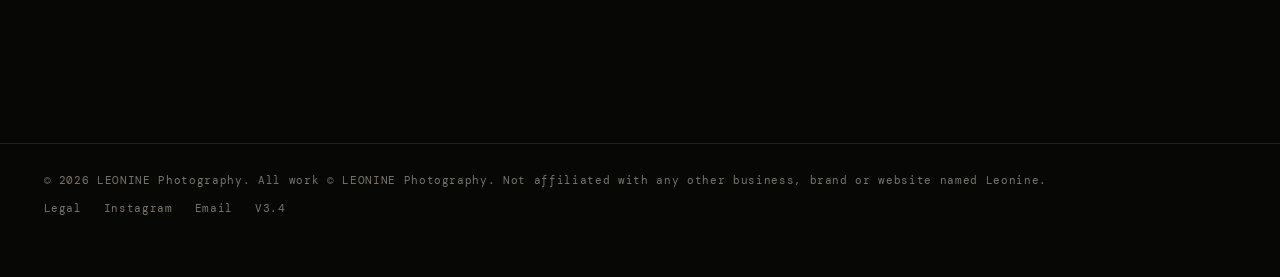
==== commit d1ab9fad: "V3.4: Arris Cant as the current project (in-progress brief), Nascence becomes 00 Co-Authored-By: Cla" ====
--- a/leonine-site/index.html
+++ b/leonine-site/index.html
@@ -15,7 +15,7 @@
 <meta name="twitter:card" content="summary">
 <meta property="og:type" content="website">
 <meta property="og:url" content="https://leonine.netlify.app/">
-<meta name="site-version" content="V3.3">
+<meta name="site-version" content="V3.4">
 <meta name="theme-color" content="#070706">
 <meta name="color-scheme" content="dark">
 <link rel="icon" href="images/favicon.svg" type="image/svg+xml">
@@ -24,7 +24,7 @@
 <link href="https://fonts.googleapis.com/css2?family=Archivo:wdth,wght@62..125,200..700&family=DM+Mono:wght@300;400;500&family=Newsreader:ital,wght@0,300;0,400;1,300;1,400&display=swap" rel="stylesheet">
 <script type="application/ld+json">{"@context":"https://schema.org","@type":"Person","url":"https://leonine.netlify.app/","name":"Leo","alternateName":["LEONINE Photography","LEONINE"],"jobTitle":"Artist and photographer","description":"Artist and film photographer from Hampshire, UK, shooting black and white 35mm film.","homeLocation":{"@type":"Place","name":"Hampshire, United Kingdom"},"sameAs":["https://www.instagram.com/leoleoleoleo07/"]}</script>
 <script>document.documentElement.classList.add("js")</script>
-<link rel="stylesheet" href="css/style.css?v=33">
+<link rel="stylesheet" href="css/style.css?v=34">
 </head>
 <body>
 <div class="safelight" aria-hidden="true"></div>
@@ -55,7 +55,7 @@
 <section class="room" id="about">
   <p class="label">About</p>
   <div class="about-grid">
-  <figure class="self"><img src="images/leo.jpg?v=33" width="1400" height="949" alt="Black and white 35mm film self portrait of Leo holding a camera up to his face" loading="lazy" decoding="async"></figure>
+  <figure class="self"><img src="images/leo.jpg?v=34" width="1400" height="949" alt="Black and white 35mm film self portrait of Leo holding a camera up to his face" loading="lazy" decoding="async"></figure>
   <div class="words">
     <p>Hi, I&rsquo;m Leo, a photographer born in late &lsquo;07 and raised in the south of England, in Hampshire.</p>
     <p>My whole life I&rsquo;ve had a drive to be creative, even if that meant modelling clay into all sorts of contraptions and weird things, or building the next generation of fighter jets. In Lego, of course.</p>
@@ -99,7 +99,7 @@
 </main>
 <footer>
   <span>&copy; 2026 LEONINE Photography. All work &copy; LEONINE Photography. Not affiliated with any other business, brand or website named Leonine.</span>
-  <span class="fr"><a href="legal.html">Legal</a><a href="https://www.instagram.com/leoleoleoleo07/" target="_blank" rel="noopener noreferrer">Instagram</a><a href="mailto:leornardo2007@gmail.com">Email</a><span id="ver">V3.3</span></span>
+  <span class="fr"><a href="legal.html">Legal</a><a href="https://www.instagram.com/leoleoleoleo07/" target="_blank" rel="noopener noreferrer">Instagram</a><a href="mailto:leornardo2007@gmail.com">Email</a><span id="ver">V3.4</span></span>
 </footer>
 
 <dialog id="idx" aria-label="Index"><div class="idx-in">
@@ -111,7 +111,7 @@
 <dialog id="lb"><div class="lb-in"><div class="view" id="lbview"></div><div class="lbbar"><span class="count" id="lbcount"></span><span><button class="x" id="lbp" aria-label="Previous">&lsaquo;</button><button class="x" id="lbn" aria-label="Next">&rsaquo;</button><button class="x" id="lbx" aria-label="Close">&times;</button></span></div></div></dialog>
 
 <div class="count-fixed" id="cf" aria-hidden="true"><span id="cfn">001</span> / <span id="cft">000</span></div>
-<script src="js/projects.js?v=33" defer></script>
-<script src="js/main.js?v=33" defer></script>
+<script src="js/projects.js?v=34" defer></script>
+<script src="js/main.js?v=34" defer></script>
 </body>
 </html>
--- a/leonine-site/css/style.css
+++ b/leonine-site/css/style.css
@@ -194,3 +194,11 @@
 .intro .subname{margin:-14px 0 0;font:400 clamp(11px,1.4vw,15px)/1 var(--mono);letter-spacing:.7em;margin-right:-.7em;text-transform:uppercase;color:var(--gold)}
 .notaff{margin:0 0 22px;max-width:420px;font:400 12px/1.7 var(--mono);color:var(--mute)}
 .logo span{text-transform:uppercase}
+
+.brief{padding:clamp(24px,5vw,60px) clamp(18px,6vw,110px) clamp(70px,10vw,140px)}
+.brief dl{margin:0;max-width:820px;border-top:1px solid var(--line)}
+.brow{display:grid;grid-template-columns:minmax(120px,200px) 1fr;gap:clamp(16px,4vw,50px);padding:clamp(18px,2.4vw,28px) 0;border-bottom:1px solid var(--line)}
+.brow dt{font:400 11px/1.8 var(--mono);letter-spacing:.3em;text-transform:uppercase;color:var(--gold)}
+.brow dd{margin:0;font:italic 300 clamp(20px,2.2vw,28px)/1.5 var(--serif);color:var(--ink)}
+.proj+.proj{border-top:1px solid var(--line);margin-top:clamp(20px,6vw,80px)}
+@media(max-width:700px){.brow{grid-template-columns:1fr;gap:8px}}
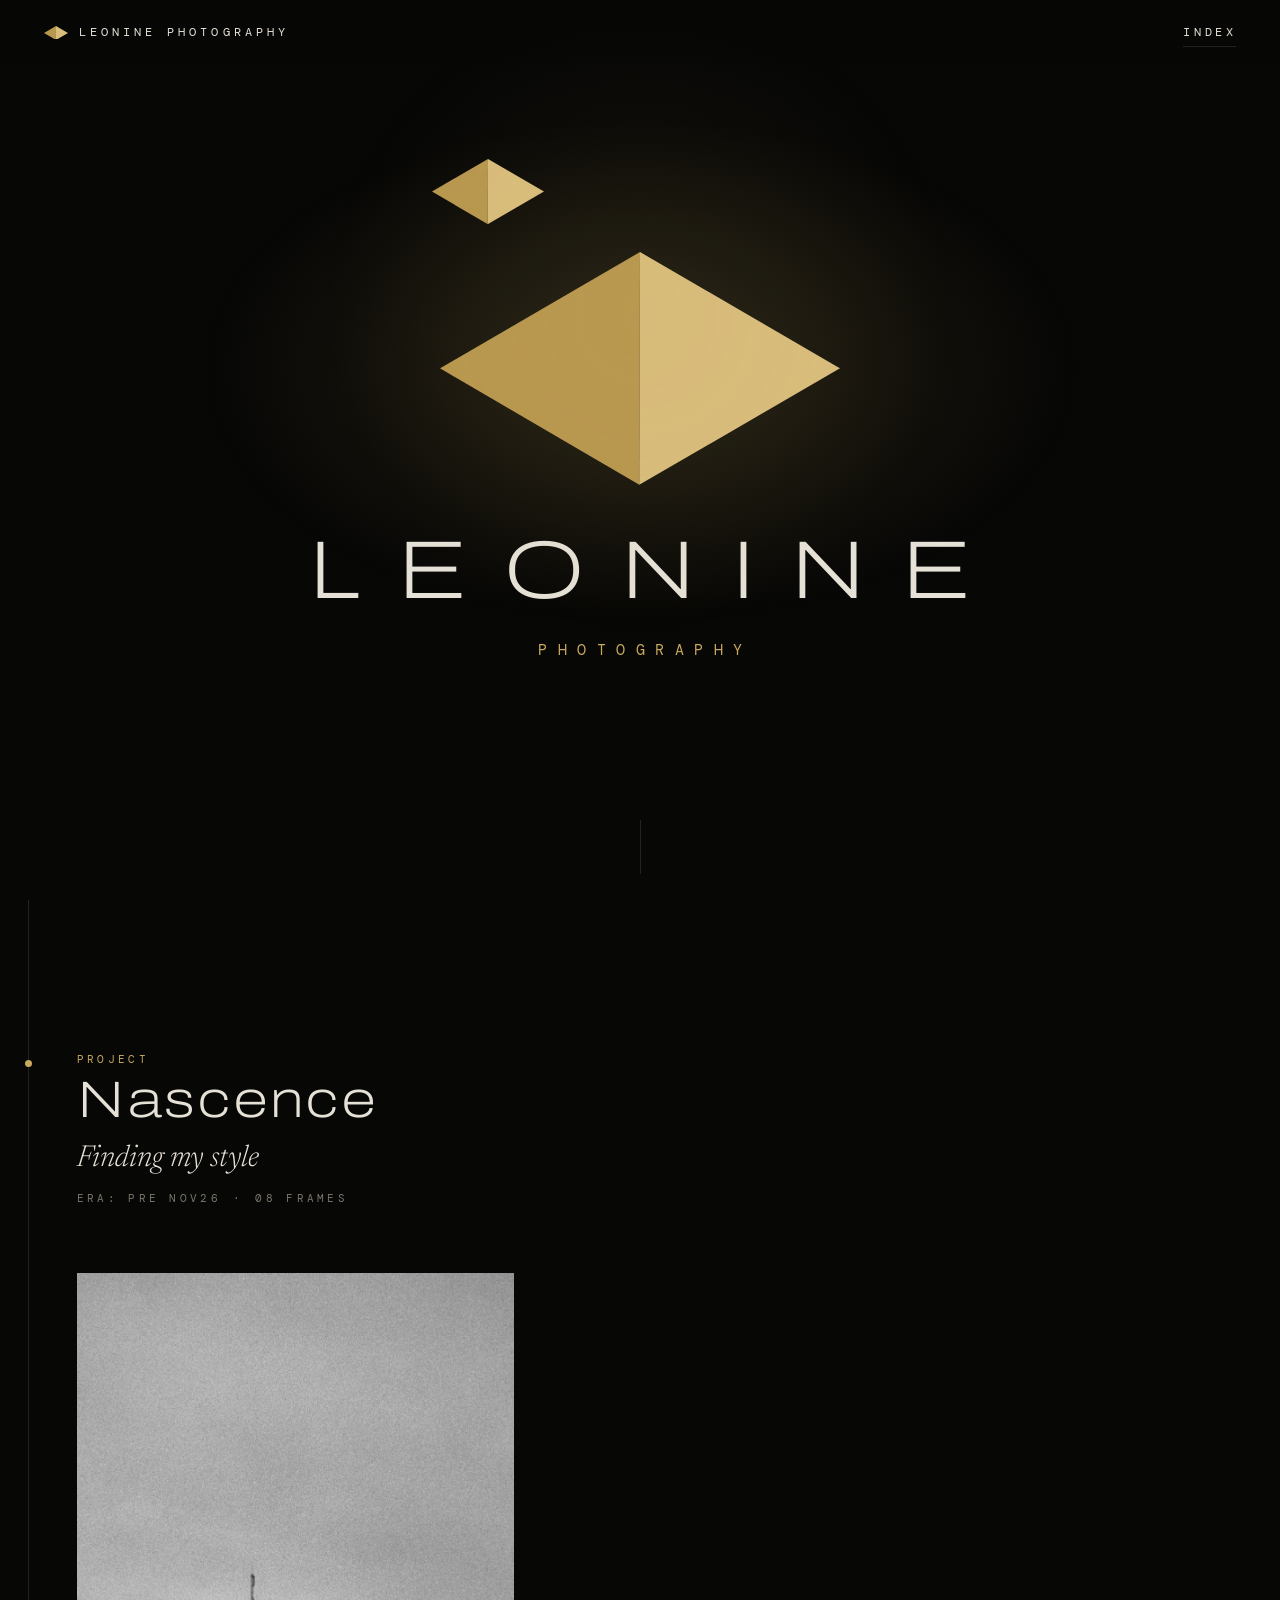
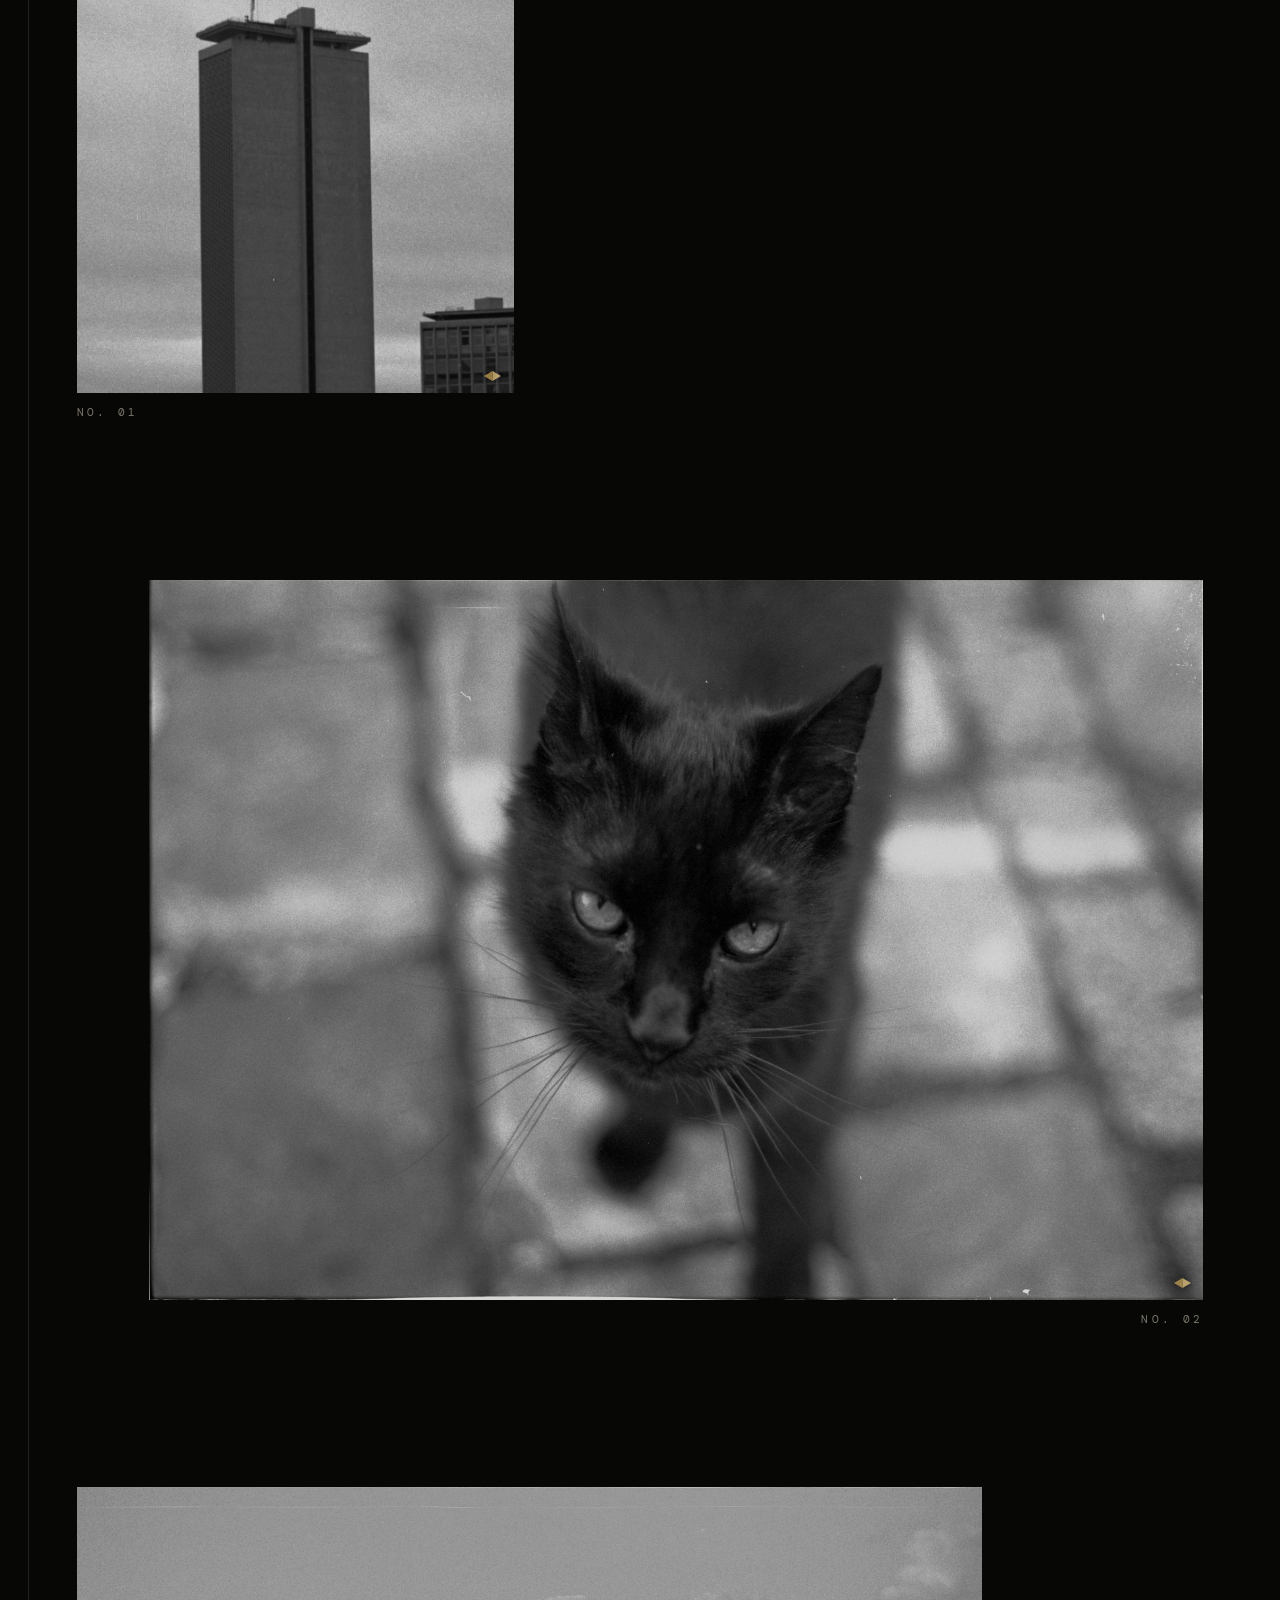
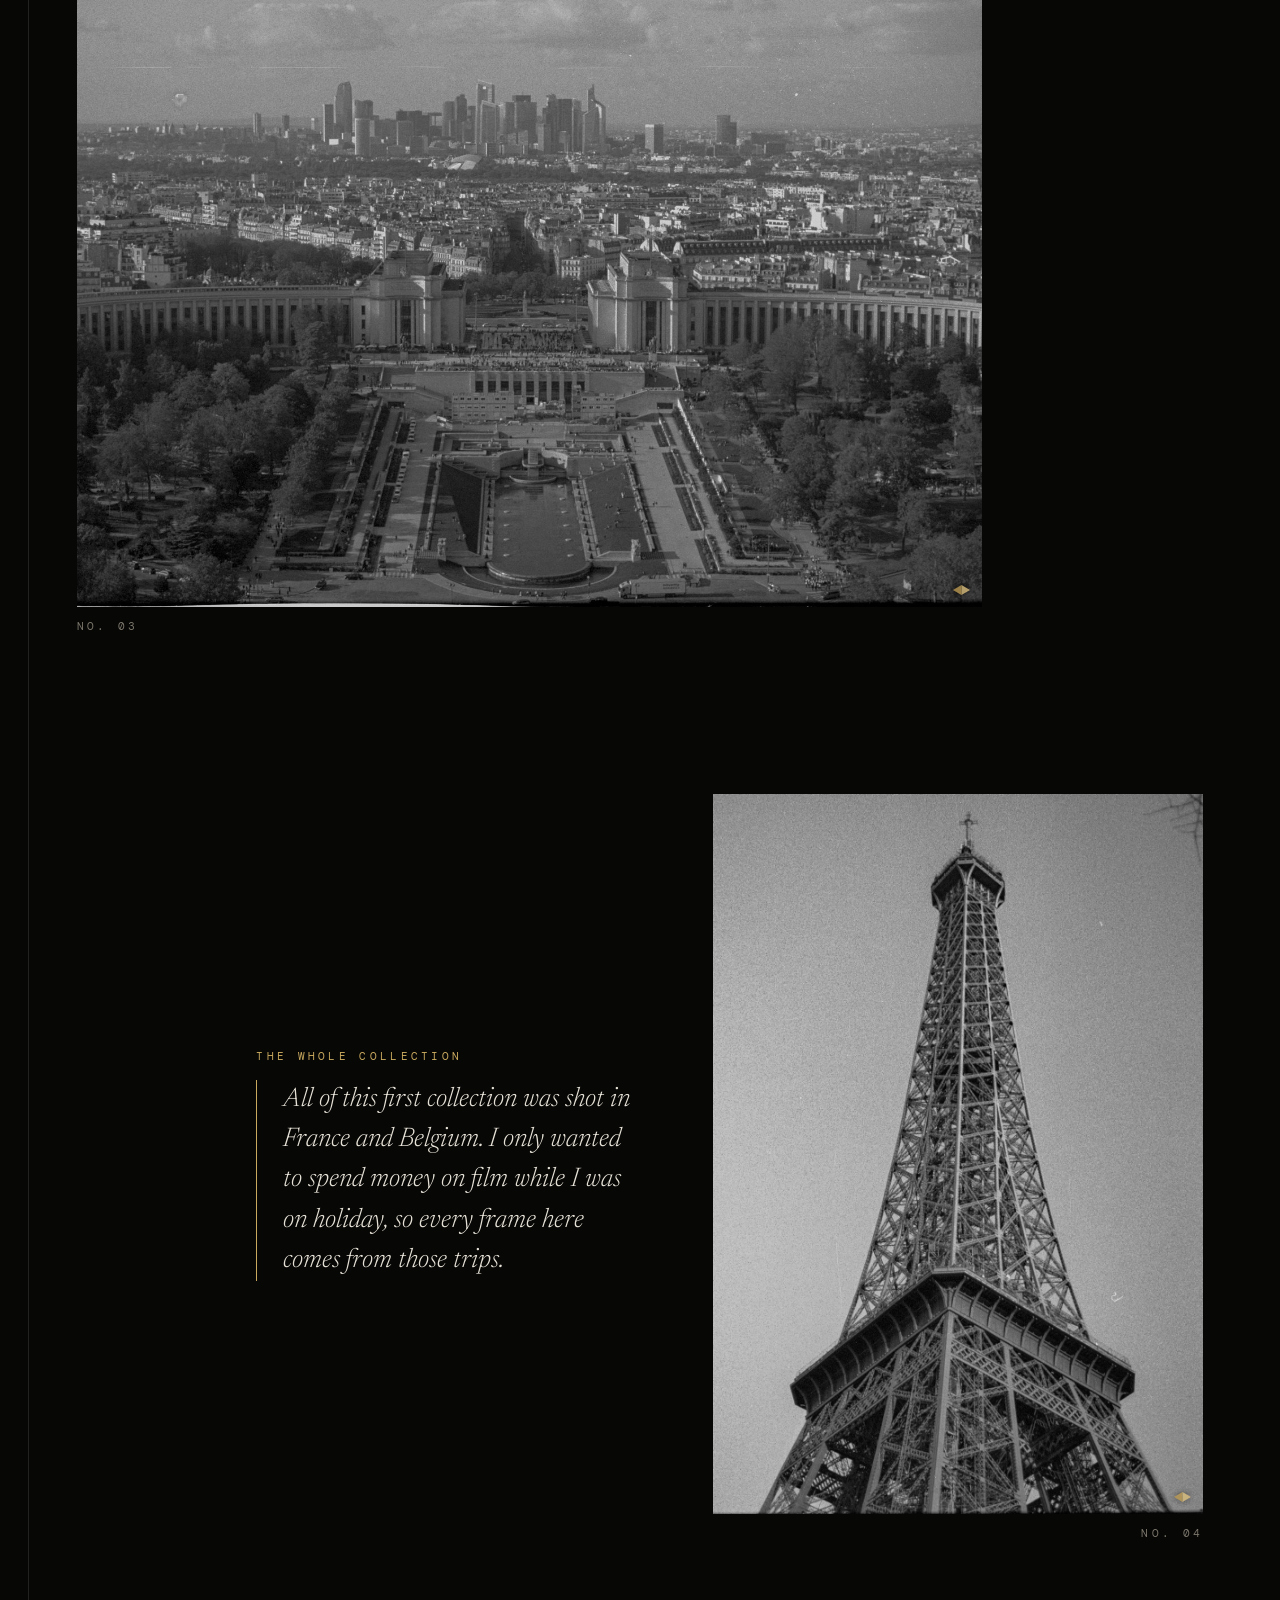
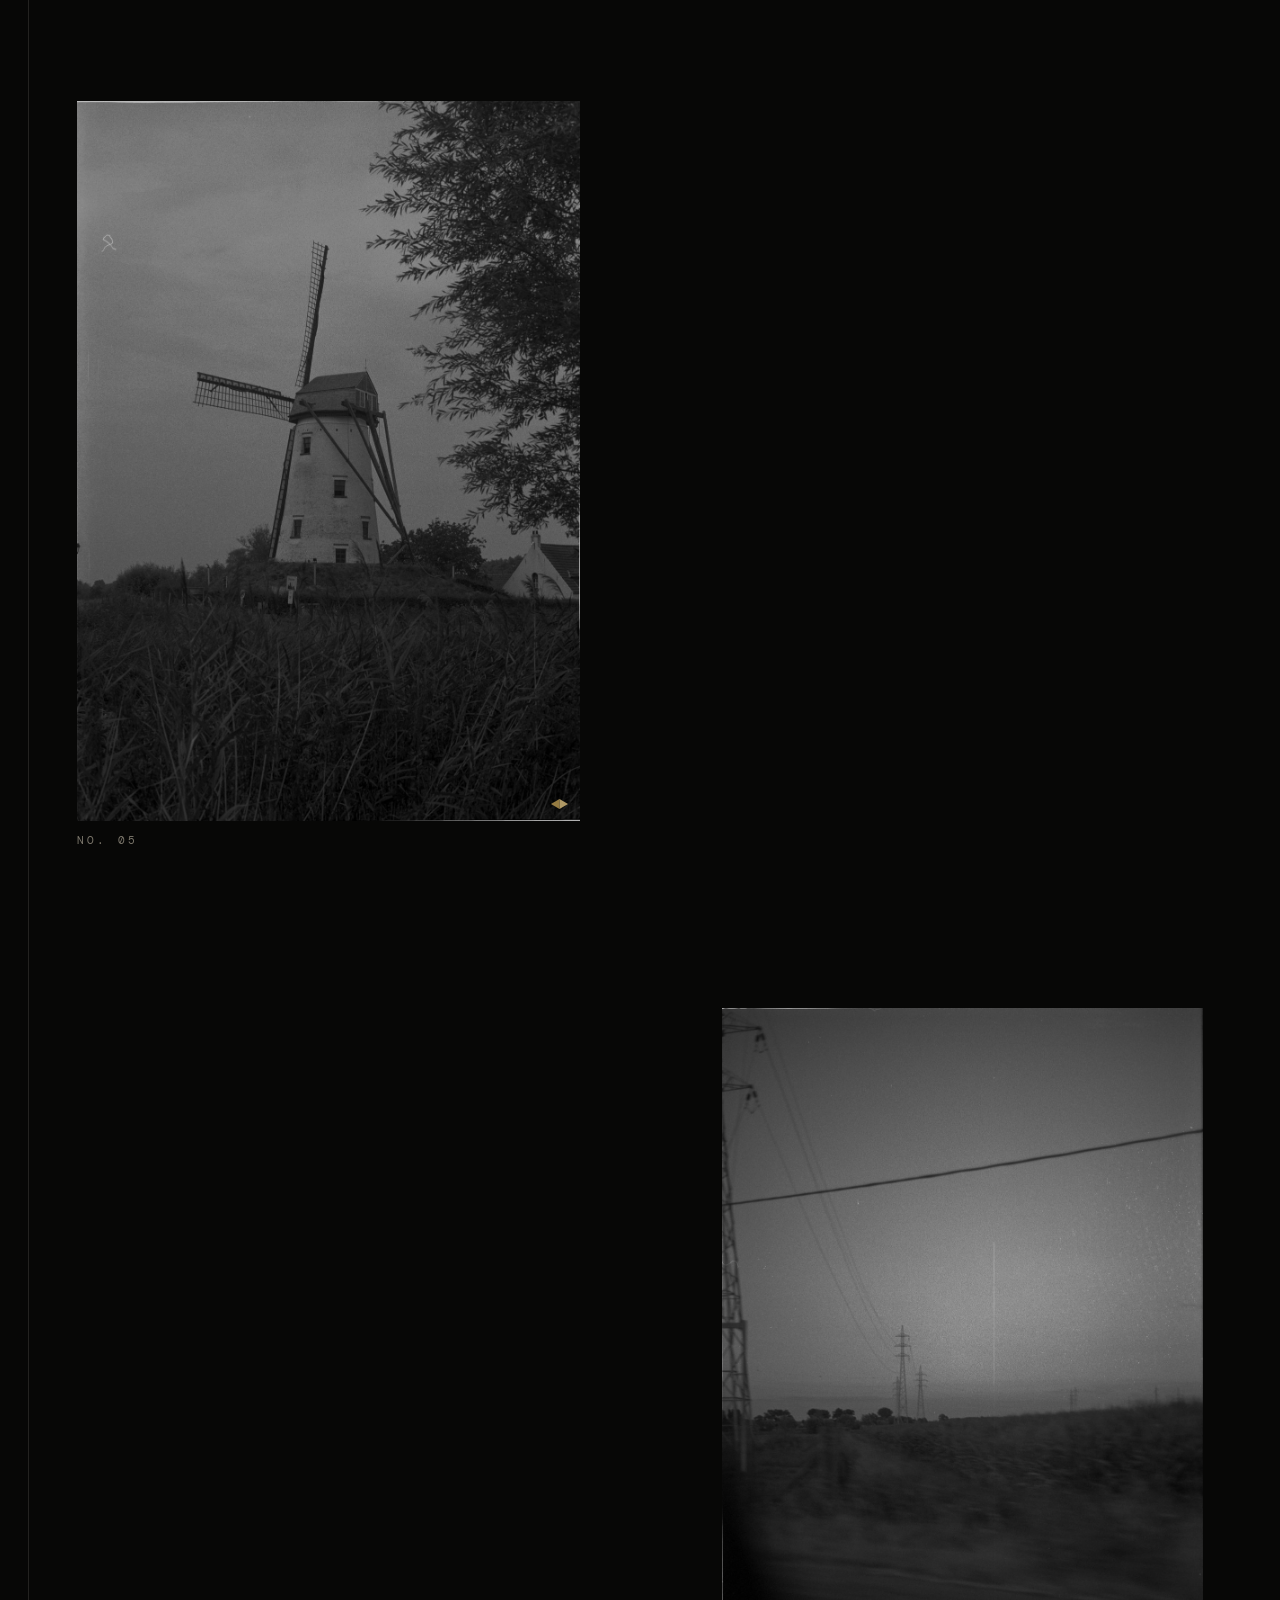
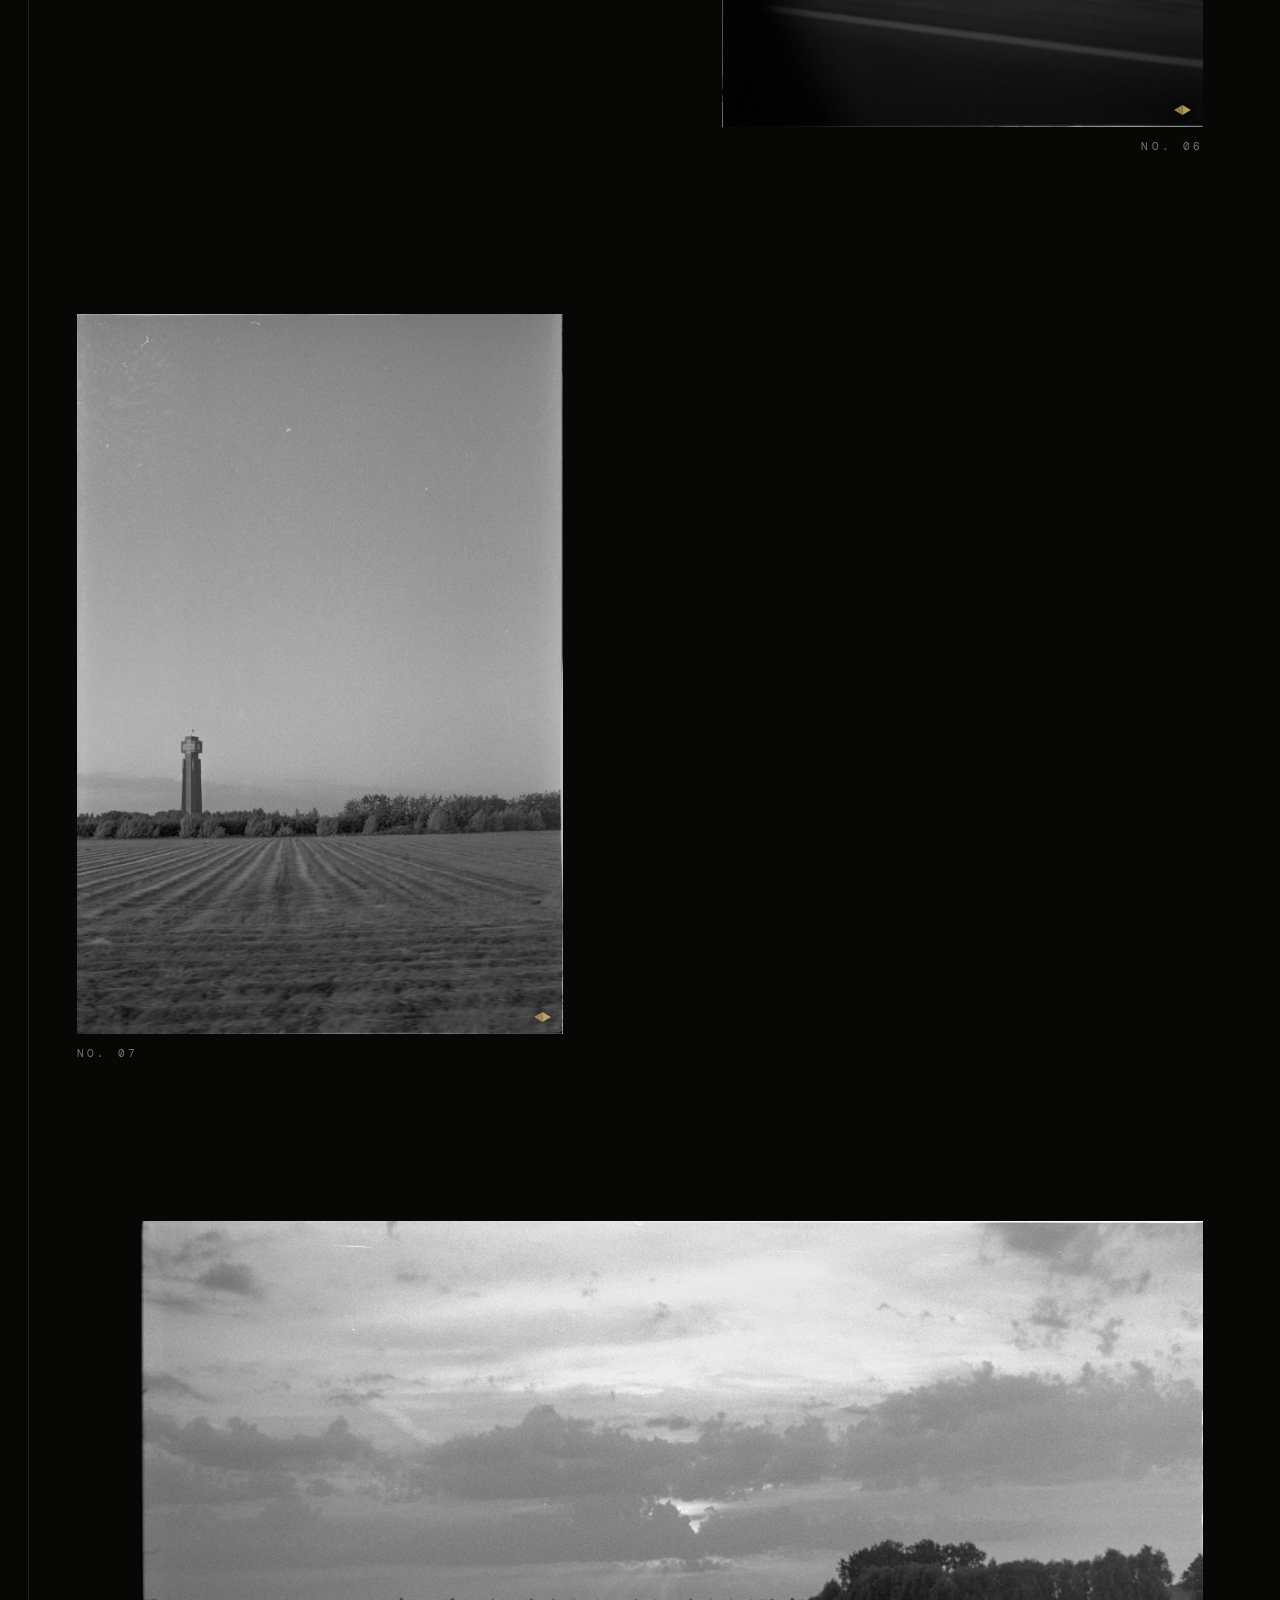
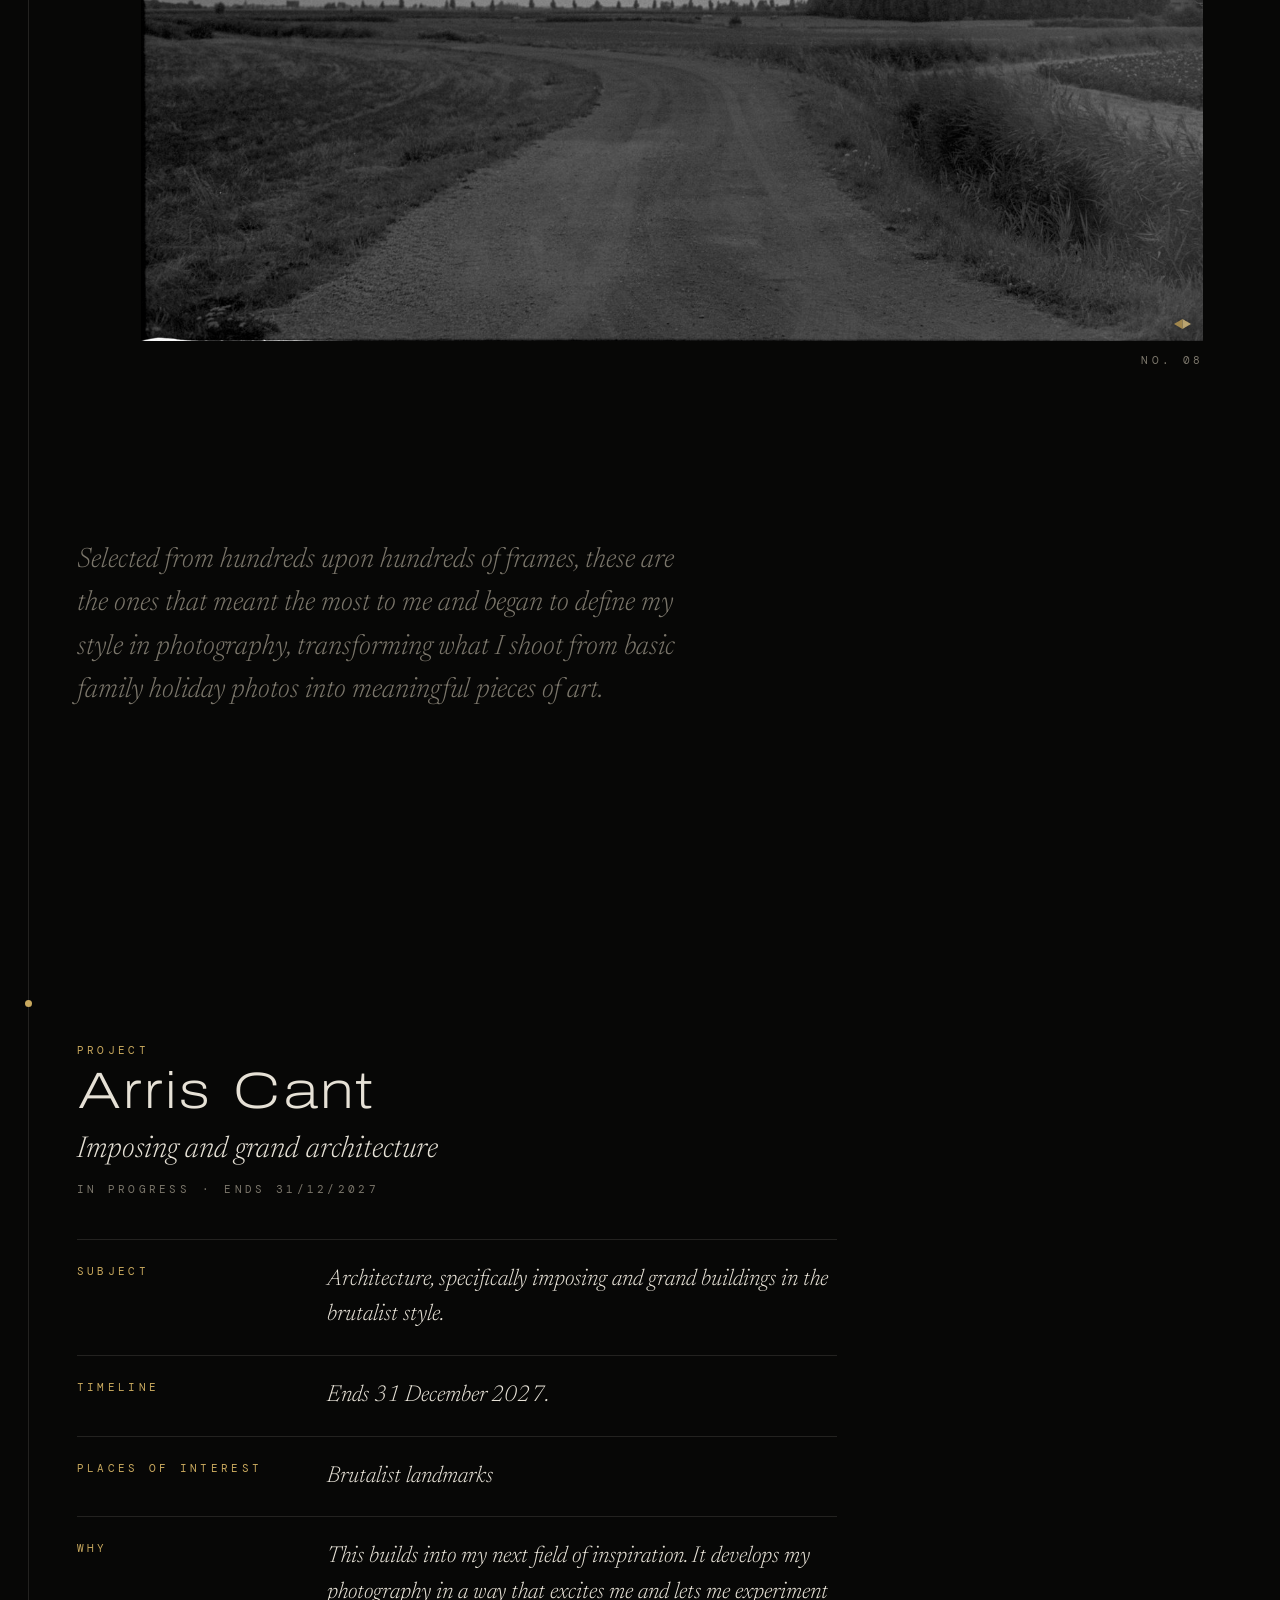
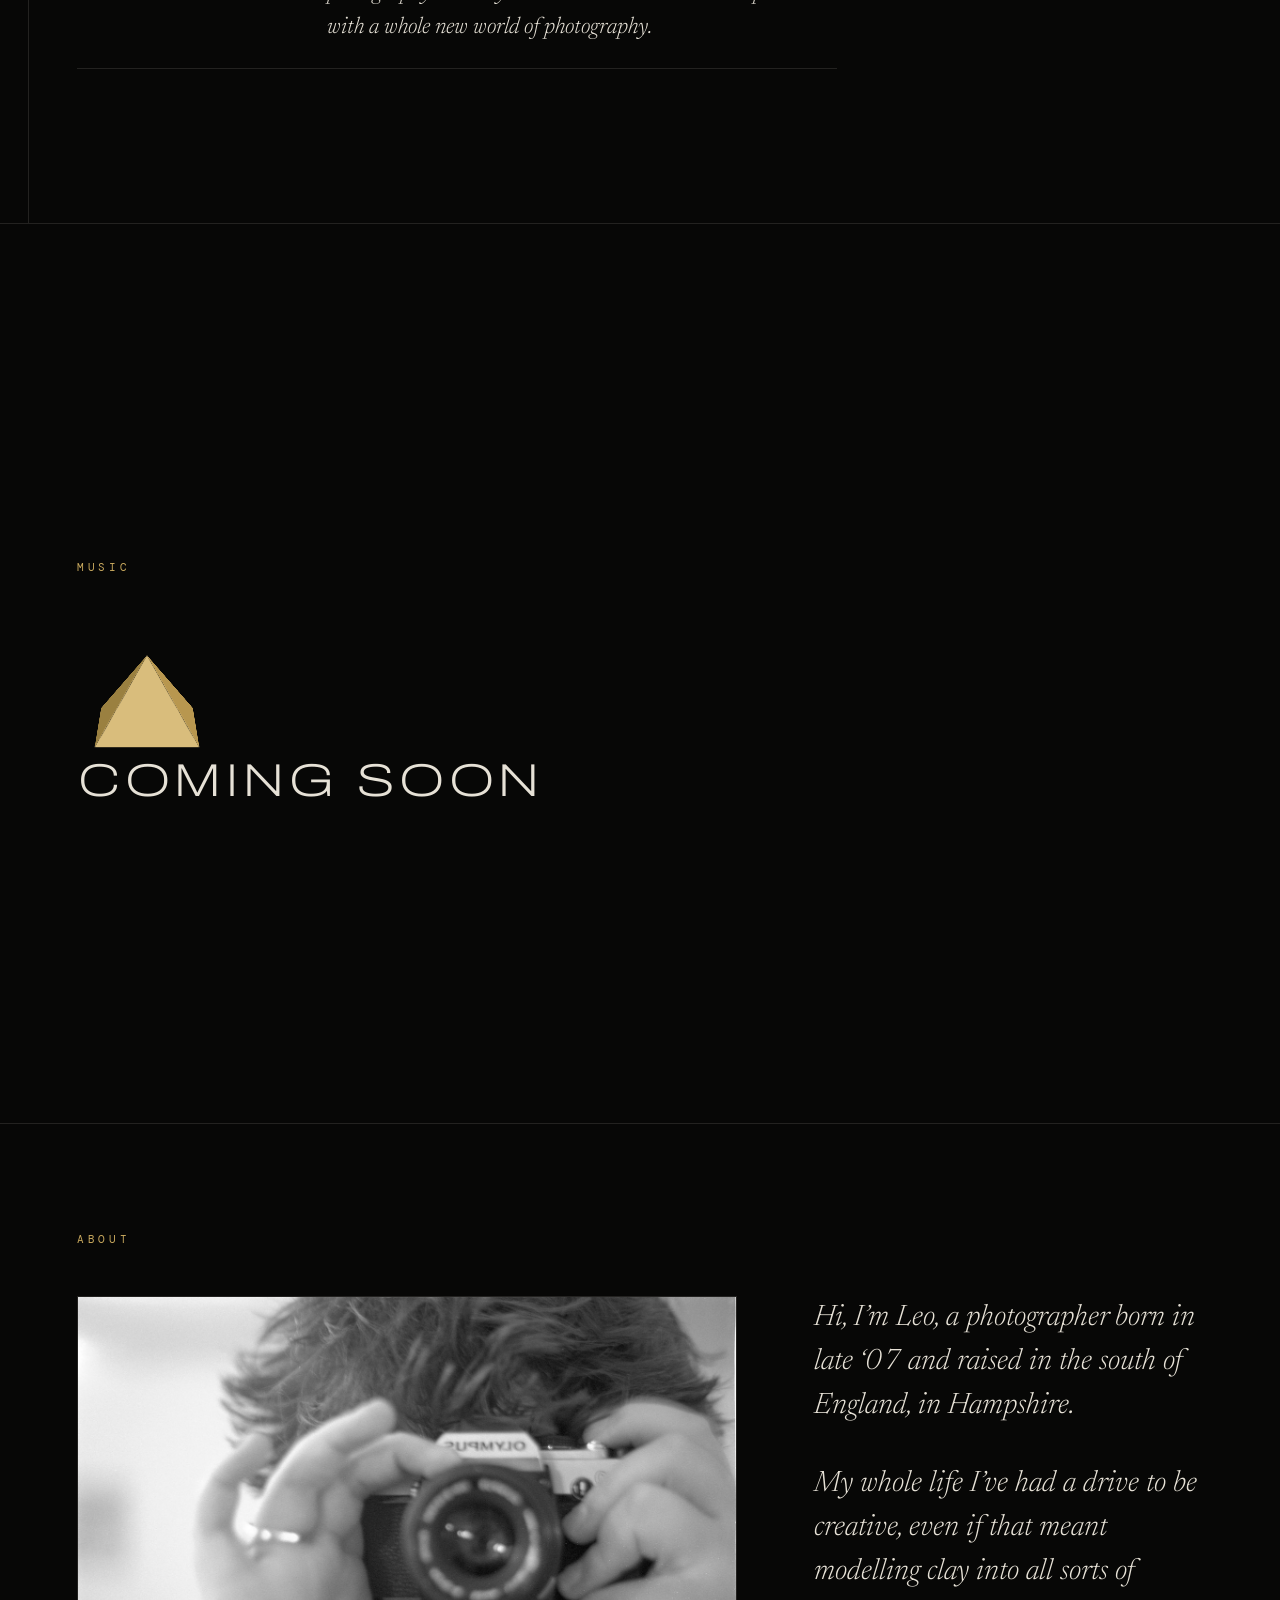
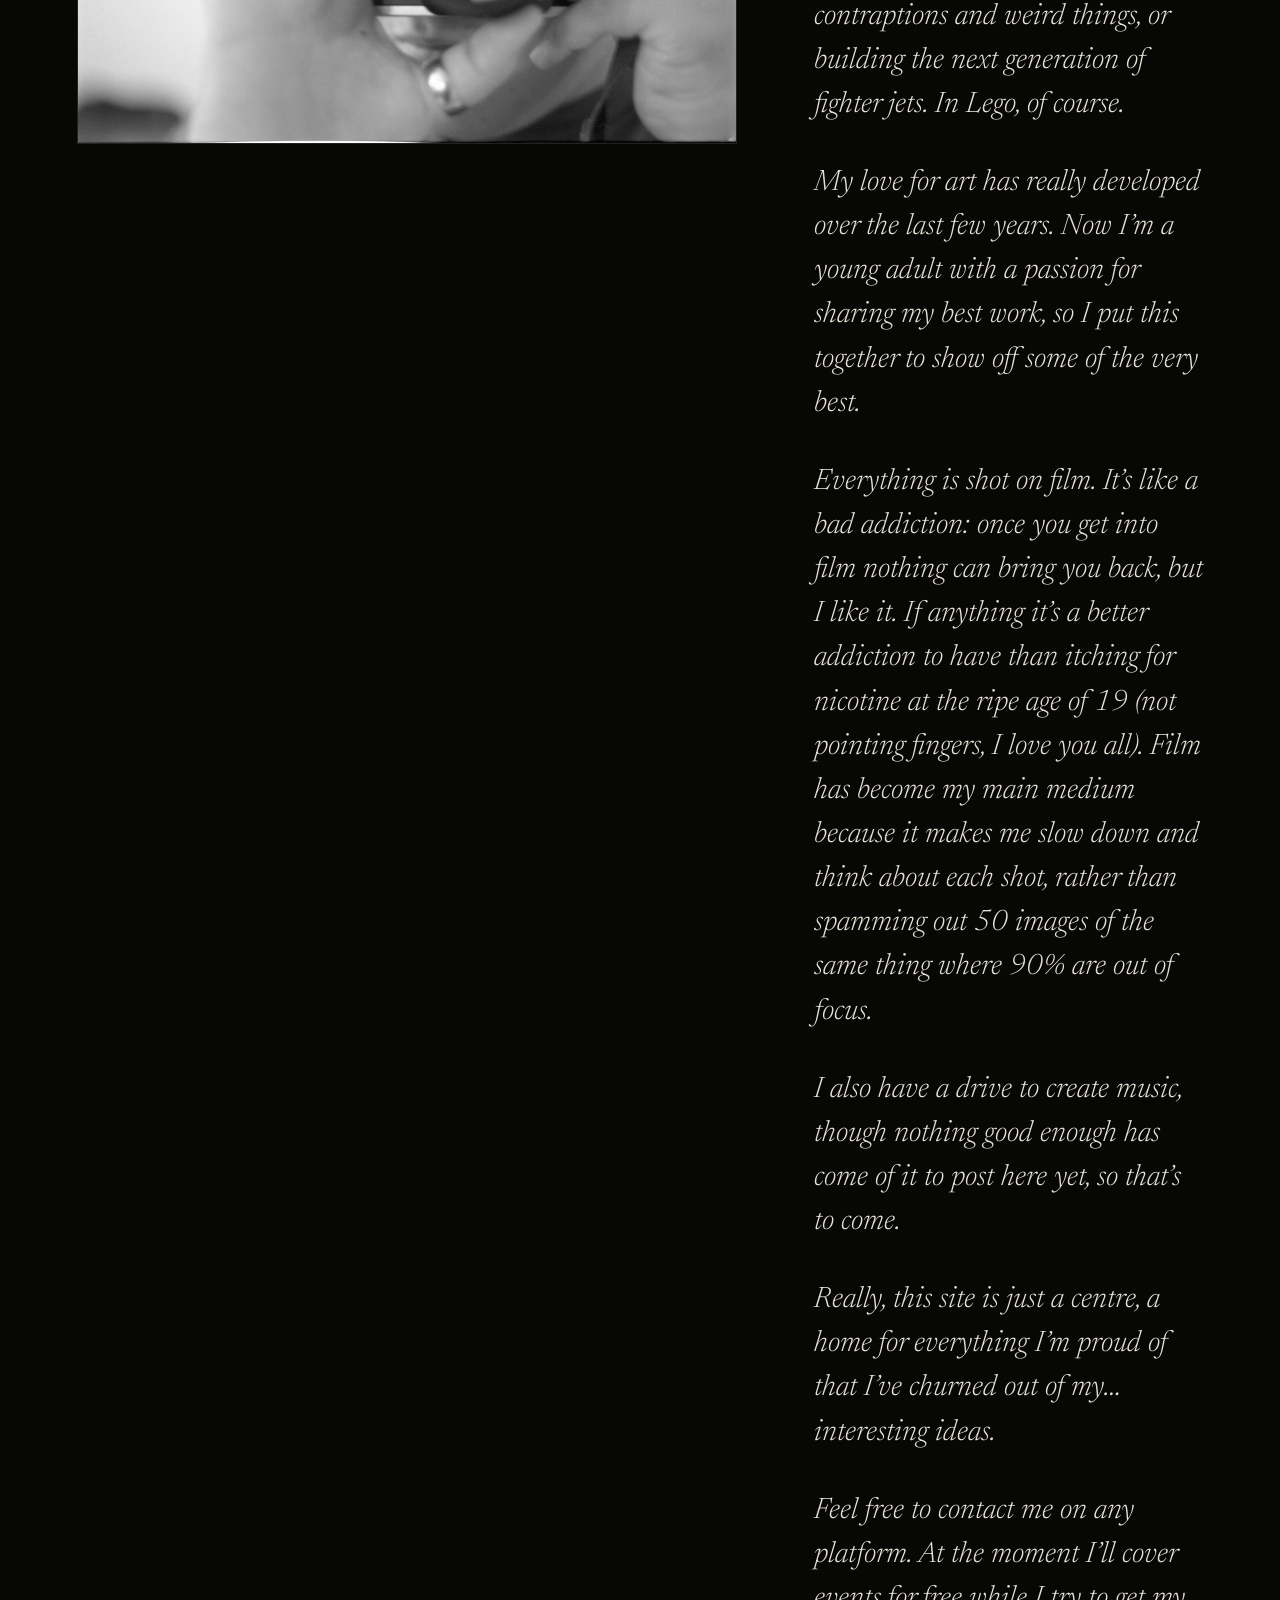
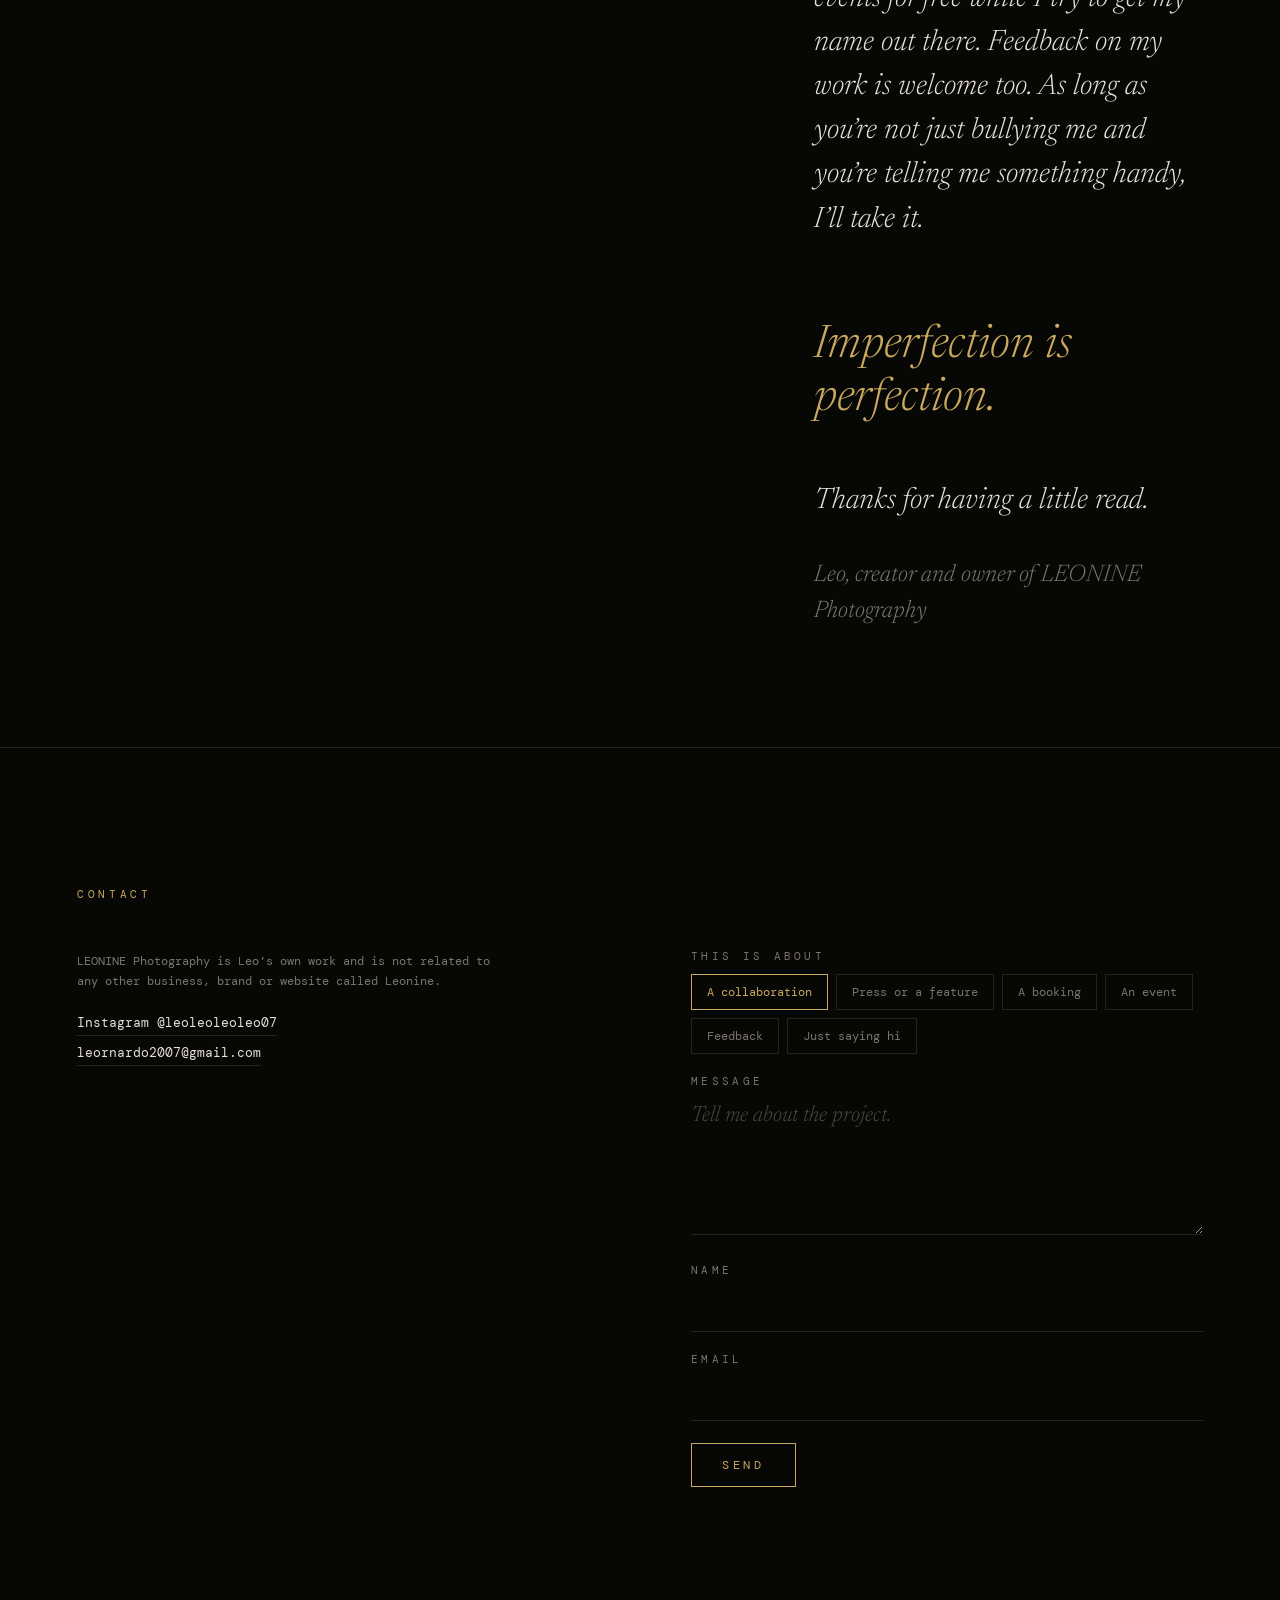
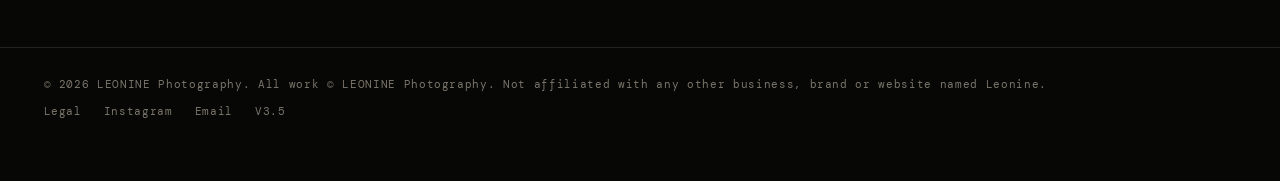
==== commit 4e6974a8: "V3.5: "Project" label instead of numbers, Nascence first then Arris Cant, one continuous column with" ====
--- a/leonine-site/index.html
+++ b/leonine-site/index.html
@@ -15,7 +15,7 @@
 <meta name="twitter:card" content="summary">
 <meta property="og:type" content="website">
 <meta property="og:url" content="https://leonine.netlify.app/">
-<meta name="site-version" content="V3.4">
+<meta name="site-version" content="V3.5">
 <meta name="theme-color" content="#070706">
 <meta name="color-scheme" content="dark">
 <link rel="icon" href="images/favicon.svg" type="image/svg+xml">
@@ -24,7 +24,7 @@
 <link href="https://fonts.googleapis.com/css2?family=Archivo:wdth,wght@62..125,200..700&family=DM+Mono:wght@300;400;500&family=Newsreader:ital,wght@0,300;0,400;1,300;1,400&display=swap" rel="stylesheet">
 <script type="application/ld+json">{"@context":"https://schema.org","@type":"Person","url":"https://leonine.netlify.app/","name":"Leo","alternateName":["LEONINE Photography","LEONINE"],"jobTitle":"Artist and photographer","description":"Artist and film photographer from Hampshire, UK, shooting black and white 35mm film.","homeLocation":{"@type":"Place","name":"Hampshire, United Kingdom"},"sameAs":["https://www.instagram.com/leoleoleoleo07/"]}</script>
 <script>document.documentElement.classList.add("js")</script>
-<link rel="stylesheet" href="css/style.css?v=34">
+<link rel="stylesheet" href="css/style.css?v=35">
 </head>
 <body>
 <div class="safelight" aria-hidden="true"></div>
@@ -55,7 +55,7 @@
 <section class="room" id="about">
   <p class="label">About</p>
   <div class="about-grid">
-  <figure class="self"><img src="images/leo.jpg?v=34" width="1400" height="949" alt="Black and white 35mm film self portrait of Leo holding a camera up to his face" loading="lazy" decoding="async"></figure>
+  <figure class="self"><img src="images/leo.jpg?v=35" width="1400" height="949" alt="Black and white 35mm film self portrait of Leo holding a camera up to his face" loading="lazy" decoding="async"></figure>
   <div class="words">
     <p>Hi, I&rsquo;m Leo, a photographer born in late &lsquo;07 and raised in the south of England, in Hampshire.</p>
     <p>My whole life I&rsquo;ve had a drive to be creative, even if that meant modelling clay into all sorts of contraptions and weird things, or building the next generation of fighter jets. In Lego, of course.</p>
@@ -99,7 +99,7 @@
 </main>
 <footer>
   <span>&copy; 2026 LEONINE Photography. All work &copy; LEONINE Photography. Not affiliated with any other business, brand or website named Leonine.</span>
-  <span class="fr"><a href="legal.html">Legal</a><a href="https://www.instagram.com/leoleoleoleo07/" target="_blank" rel="noopener noreferrer">Instagram</a><a href="mailto:leornardo2007@gmail.com">Email</a><span id="ver">V3.4</span></span>
+  <span class="fr"><a href="legal.html">Legal</a><a href="https://www.instagram.com/leoleoleoleo07/" target="_blank" rel="noopener noreferrer">Instagram</a><a href="mailto:leornardo2007@gmail.com">Email</a><span id="ver">V3.5</span></span>
 </footer>
 
 <dialog id="idx" aria-label="Index"><div class="idx-in">
@@ -111,7 +111,7 @@
 <dialog id="lb"><div class="lb-in"><div class="view" id="lbview"></div><div class="lbbar"><span class="count" id="lbcount"></span><span><button class="x" id="lbp" aria-label="Previous">&lsaquo;</button><button class="x" id="lbn" aria-label="Next">&rsaquo;</button><button class="x" id="lbx" aria-label="Close">&times;</button></span></div></div></dialog>
 
 <div class="count-fixed" id="cf" aria-hidden="true"><span id="cfn">001</span> / <span id="cft">000</span></div>
-<script src="js/projects.js?v=34" defer></script>
-<script src="js/main.js?v=34" defer></script>
+<script src="js/projects.js?v=35" defer></script>
+<script src="js/main.js?v=35" defer></script>
 </body>
 </html>
--- a/leonine-site/css/style.css
+++ b/leonine-site/css/style.css
@@ -202,3 +202,24 @@
 .brow dd{margin:0;font:italic 300 clamp(20px,2.2vw,28px)/1.5 var(--serif);color:var(--ink)}
 .proj+.proj{border-top:1px solid var(--line);margin-top:clamp(20px,6vw,80px)}
 @media(max-width:700px){.brow{grid-template-columns:1fr;gap:8px}}
+
+/* one continuous project column, with a thin spine tying everything together */
+#exhibit{position:relative}
+#exhibit::before{content:"";position:absolute;left:clamp(10px,2.2vw,30px);top:0;bottom:0;width:1px;background:var(--line)}
+.proj+.proj{border-top:0;margin-top:0}
+.phead{position:relative;padding:clamp(90px,12vw,170px) clamp(18px,6vw,110px) 0;display:flex;flex-direction:column;gap:10px;align-items:flex-start}
+.phead::before{content:"";position:absolute;left:calc(clamp(10px,2.2vw,30px) - 3px);top:calc(clamp(90px,12vw,170px) + 6px);width:7px;height:7px;background:var(--gold);border-radius:50%}
+.plabel{font:400 11px/1 var(--mono);letter-spacing:.3em;text-transform:uppercase;color:var(--gold)}
+.phead .ptitle{margin:0}
+.phead .ptag{margin:4px 0 0}
+.phead .pmeta{display:block;font:400 11px/1.8 var(--mono);letter-spacing:.3em;text-transform:uppercase;color:var(--mute)}
+.phead .pmeta span+span::before{content:"\00b7";margin:0 12px}
+.proj:has(.brief)>.phead{padding-top:clamp(110px,16vw,240px)}
+.brief{padding:clamp(22px,3vw,40px) clamp(18px,6vw,110px) clamp(90px,12vw,170px)}
+.brief dl{max-width:760px}
+.brow{padding:clamp(14px,1.8vw,22px) 0}
+.brow dd{font-size:clamp(18px,1.8vw,23px);line-height:1.55}
+.frame:first-of-type{min-height:auto}
+.proj>.phead+.frame{padding-top:clamp(36px,5vw,70px)}
+.pnote,.interlude{padding-left:clamp(18px,6vw,110px)}
+@media(max-width:700px){#exhibit::before{left:8px}.phead::before{left:5px}}
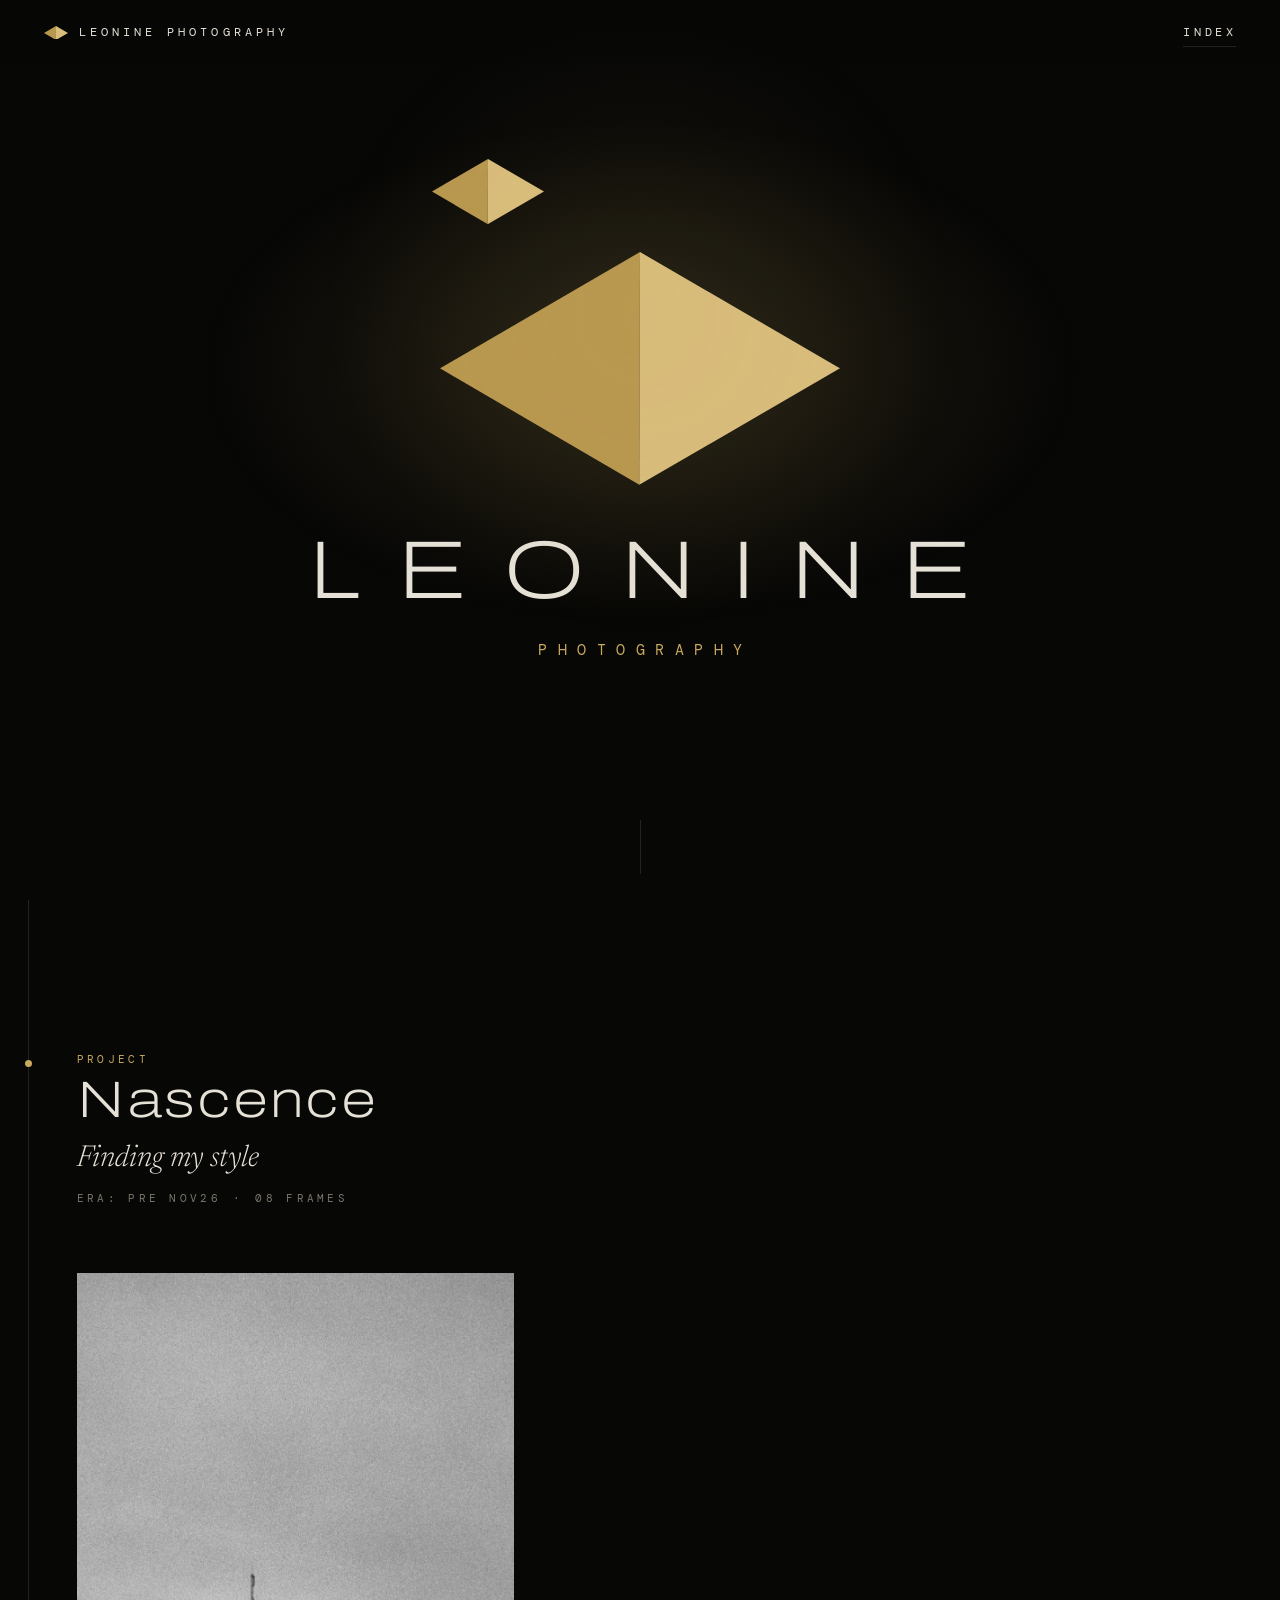
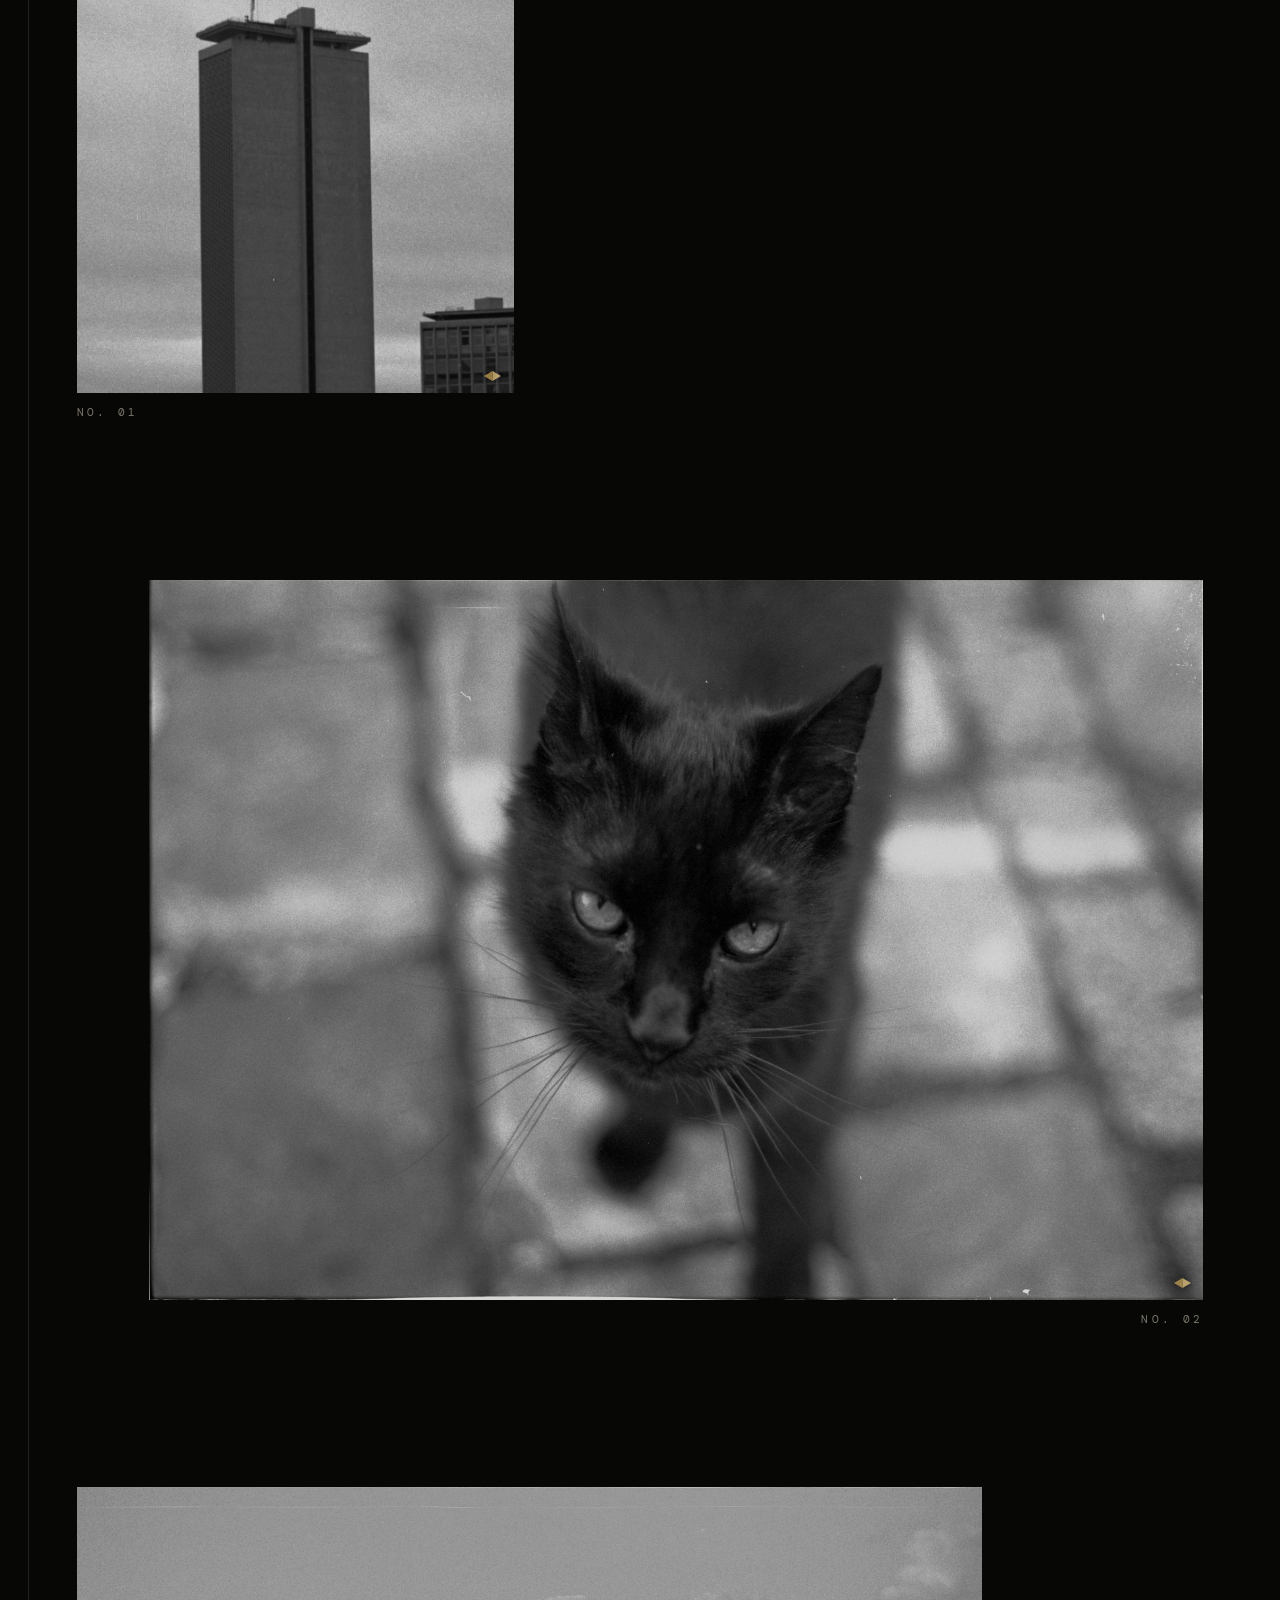
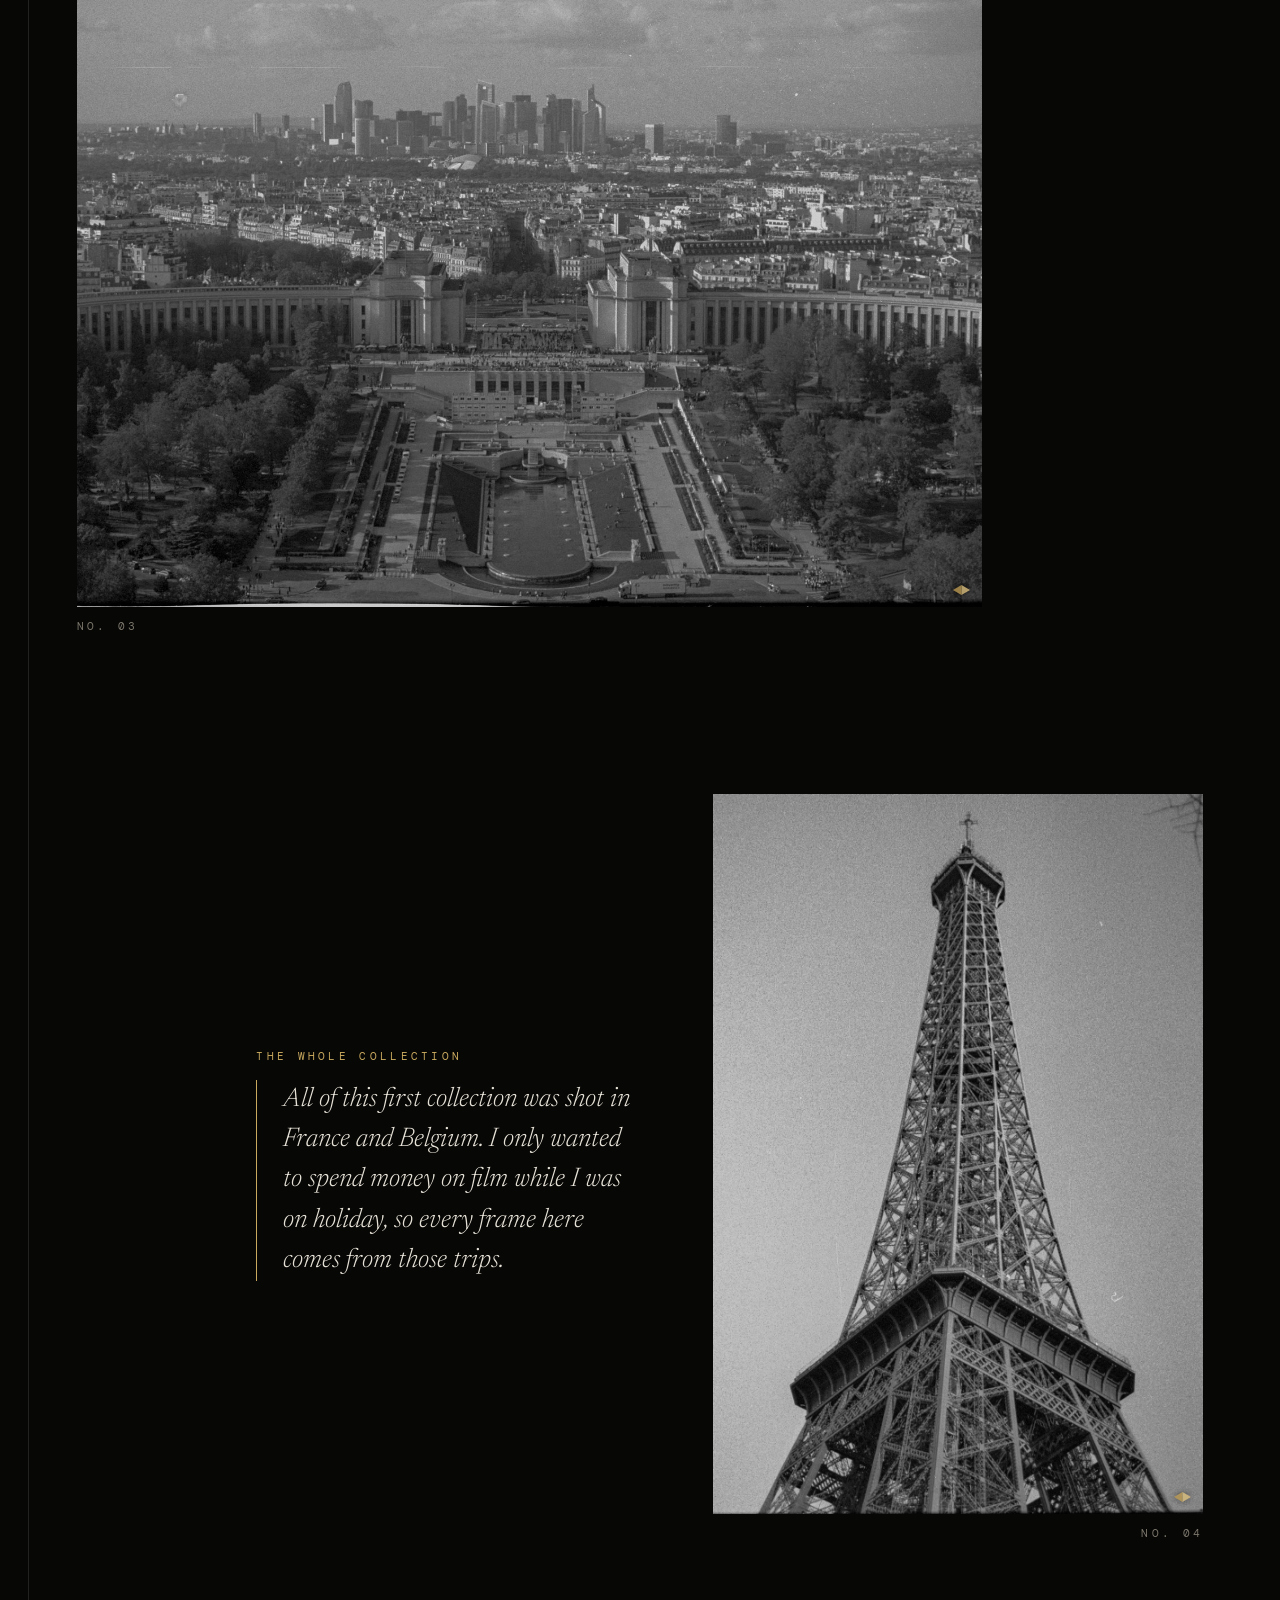
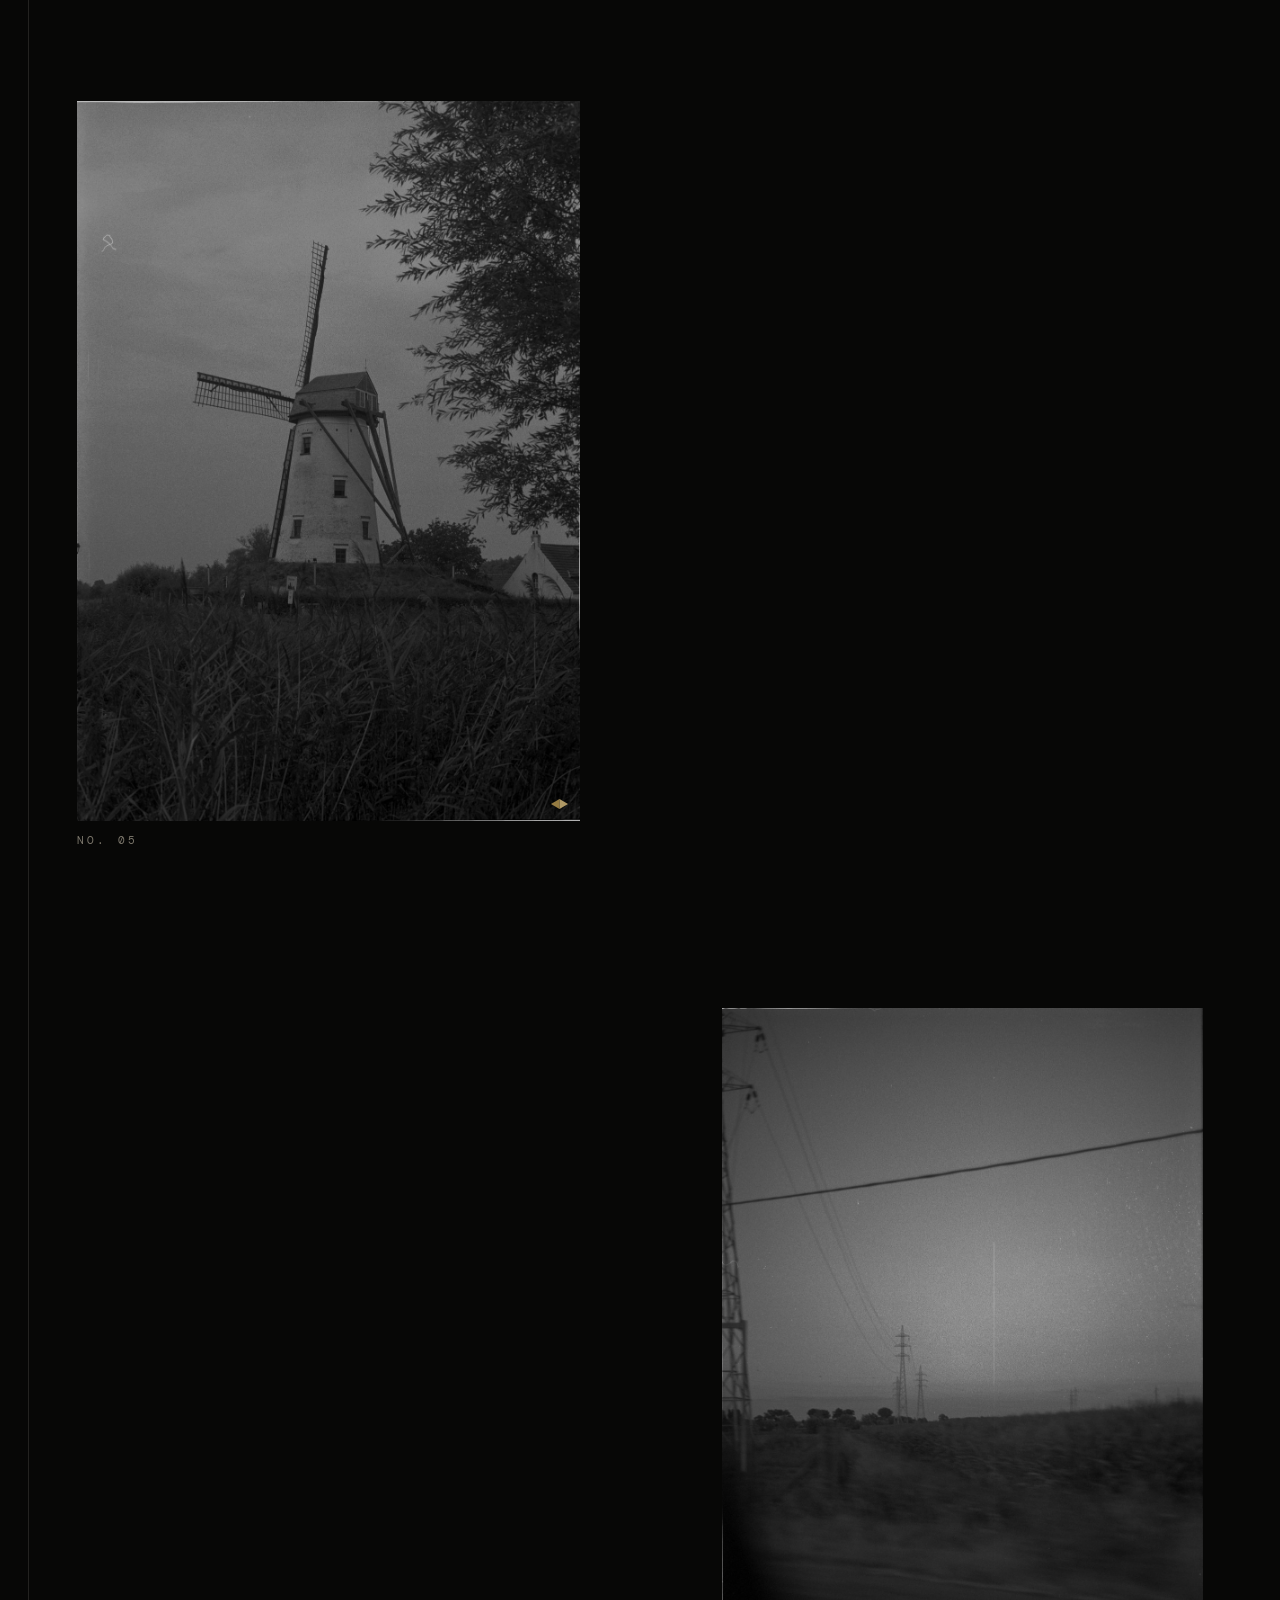
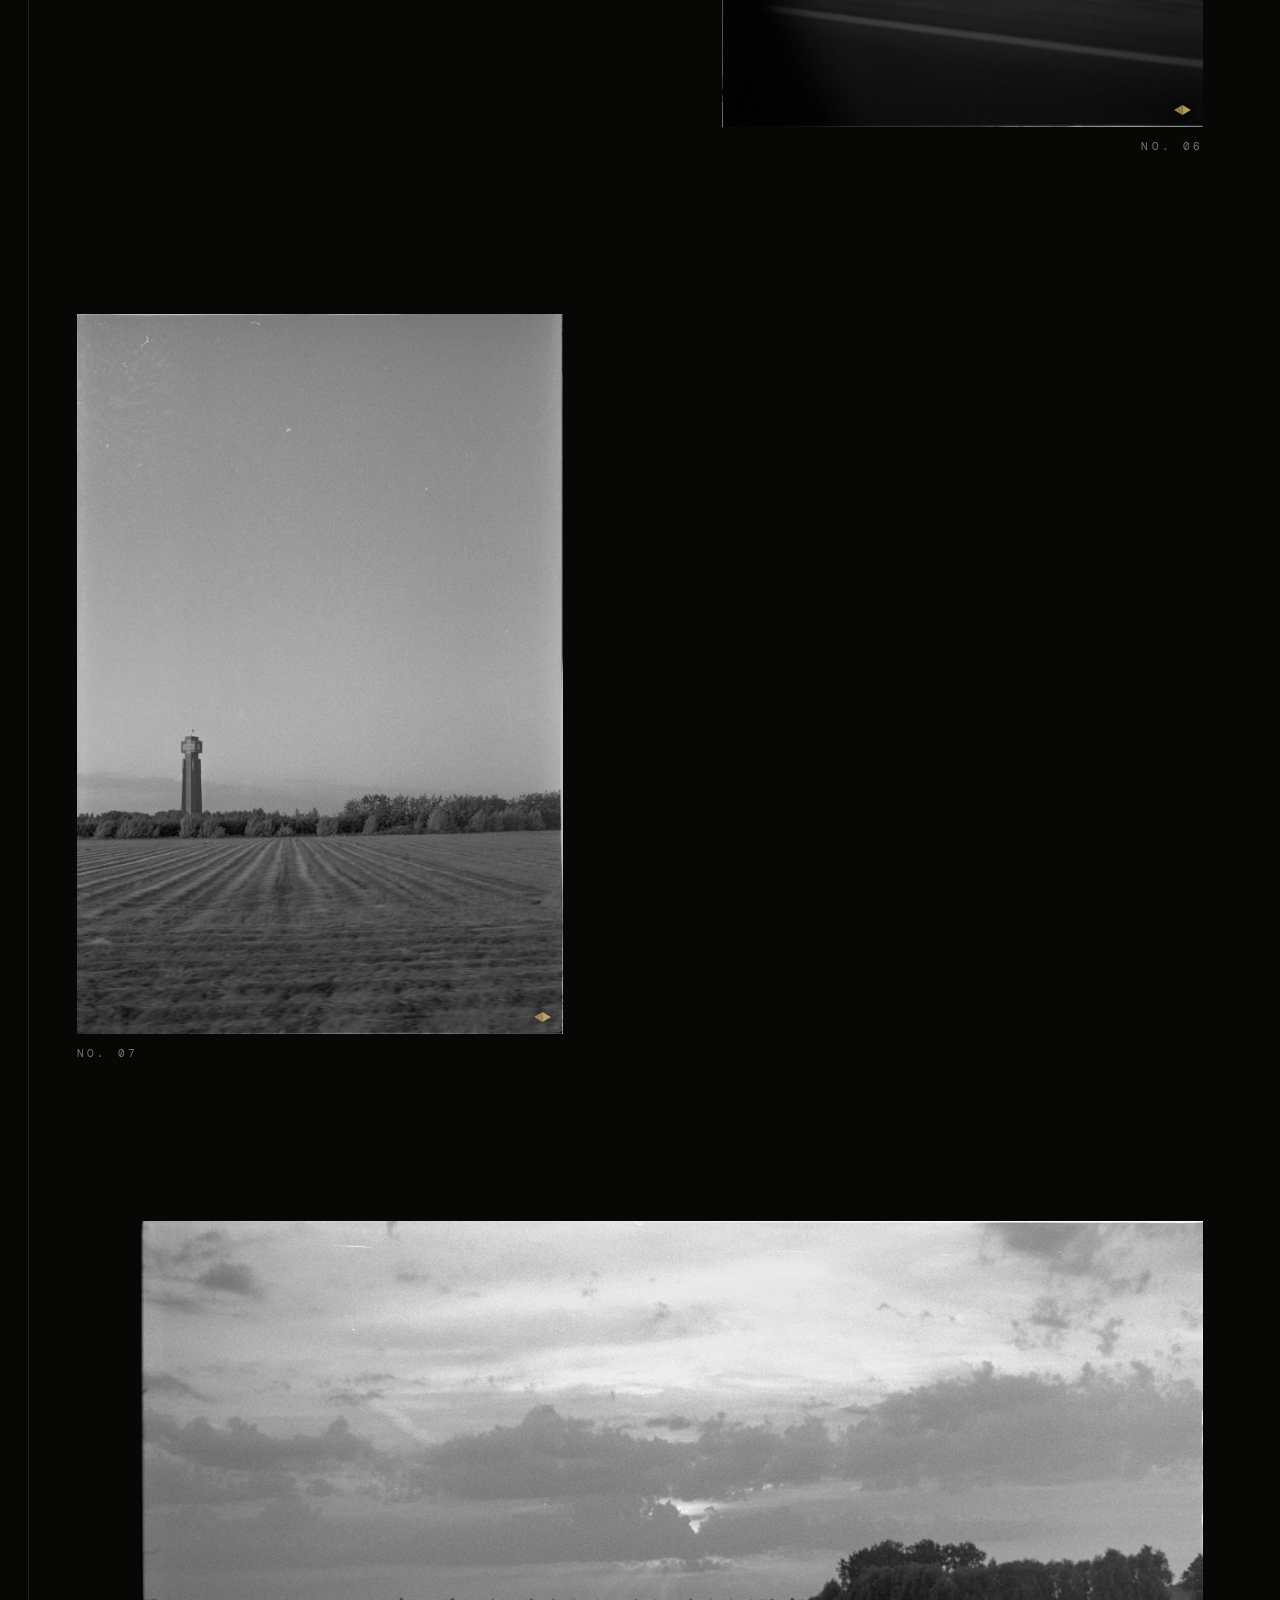
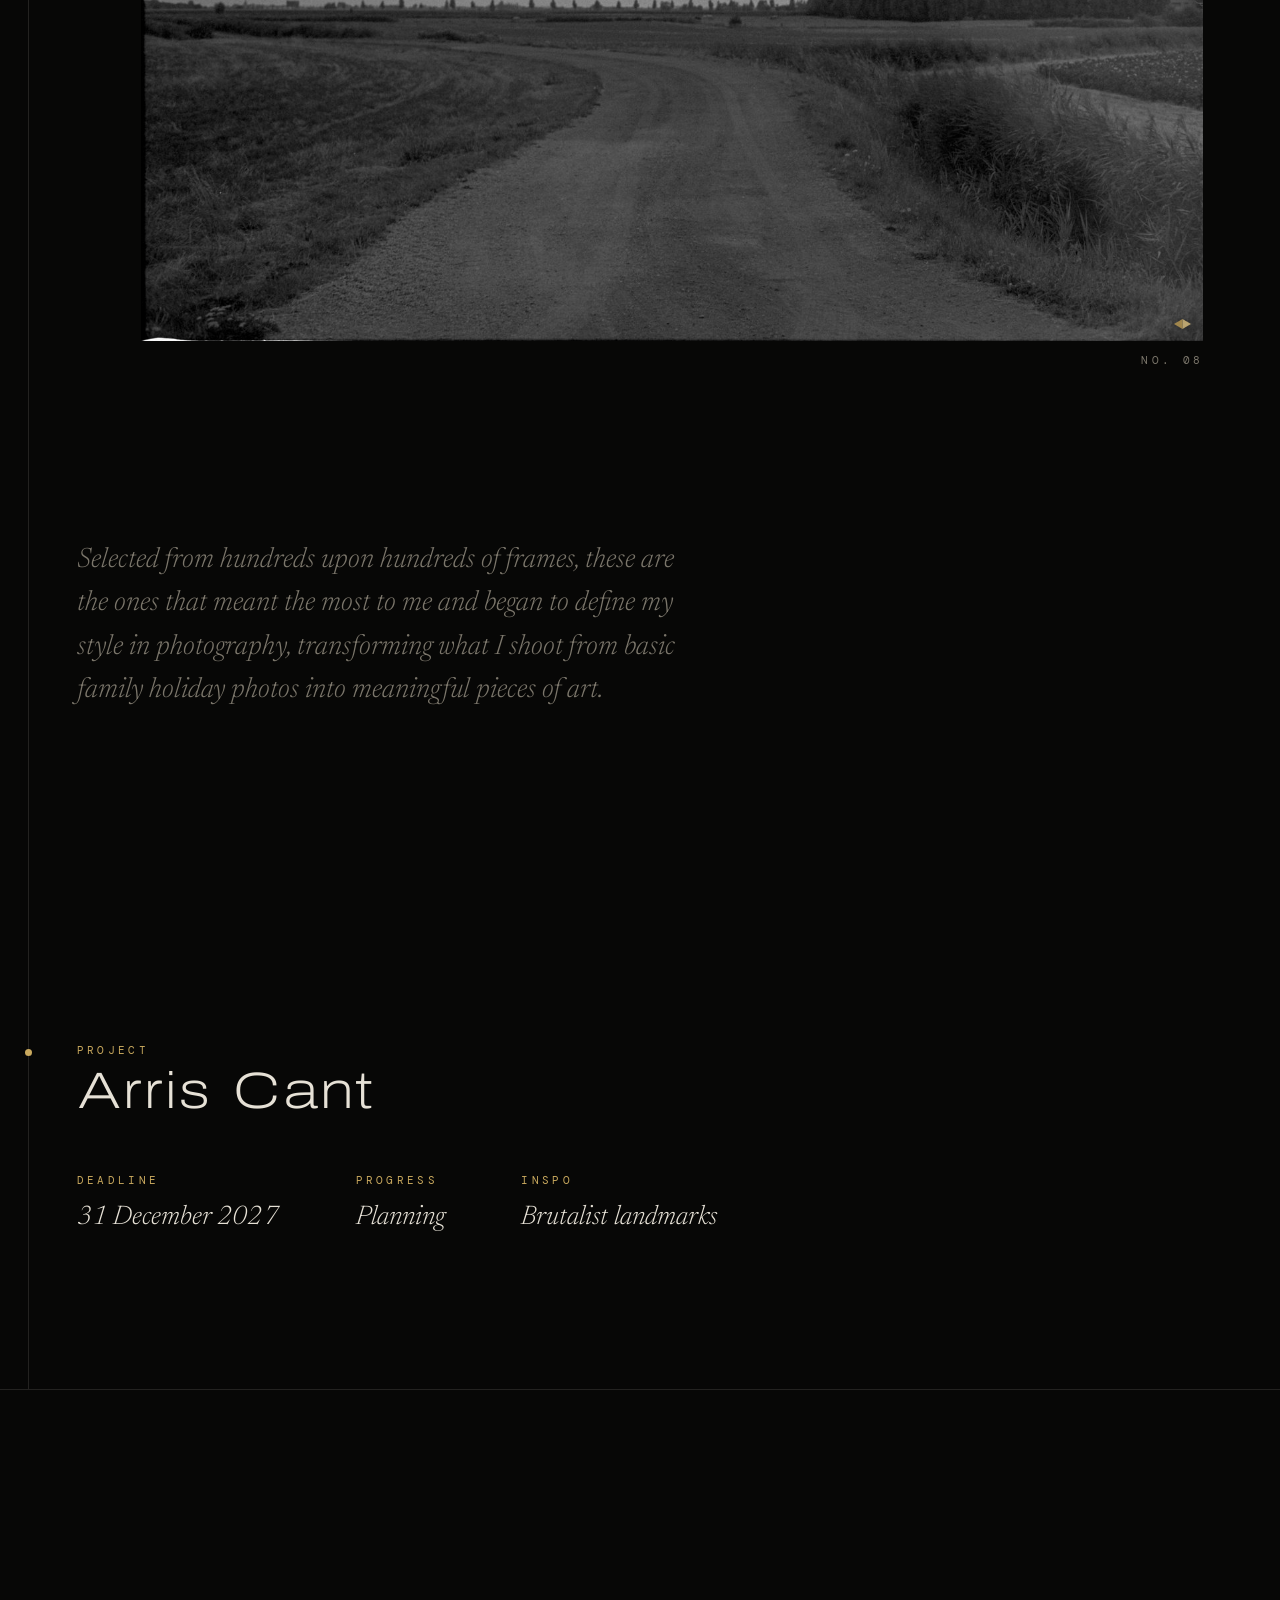
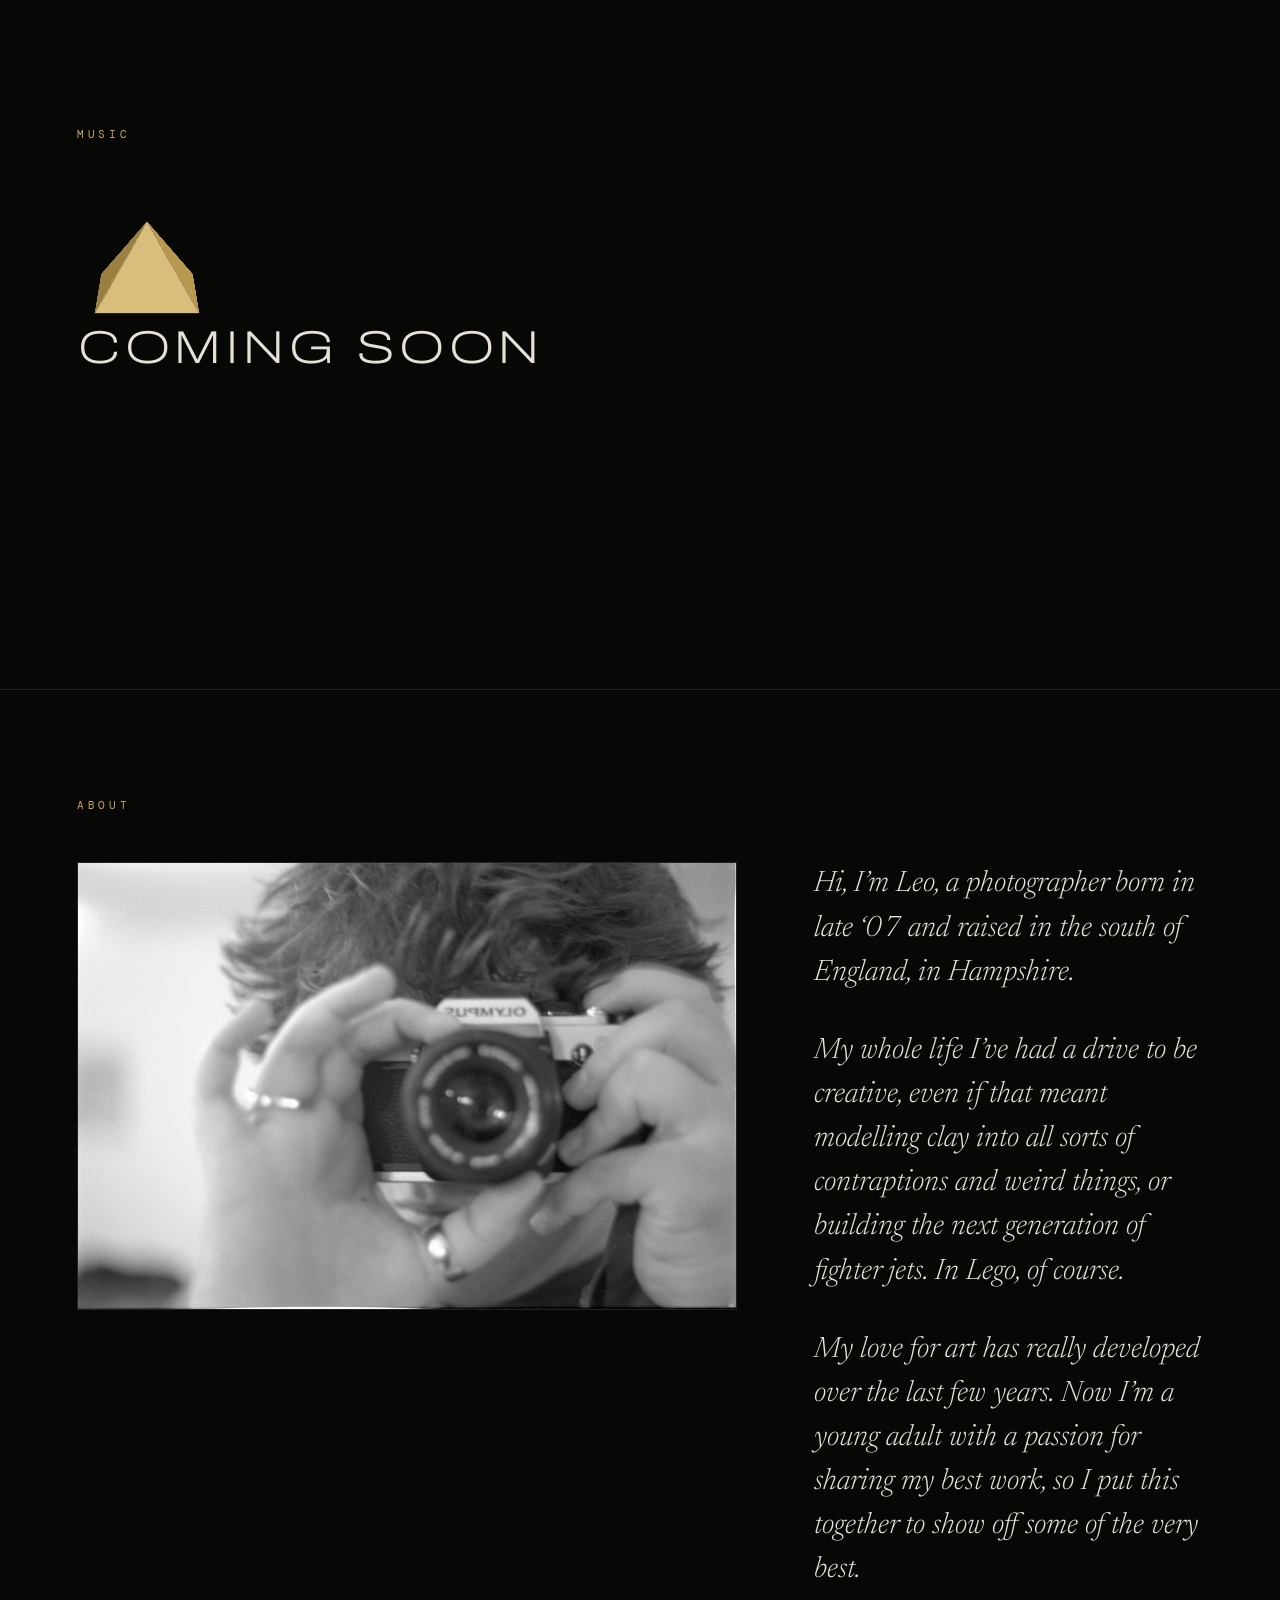
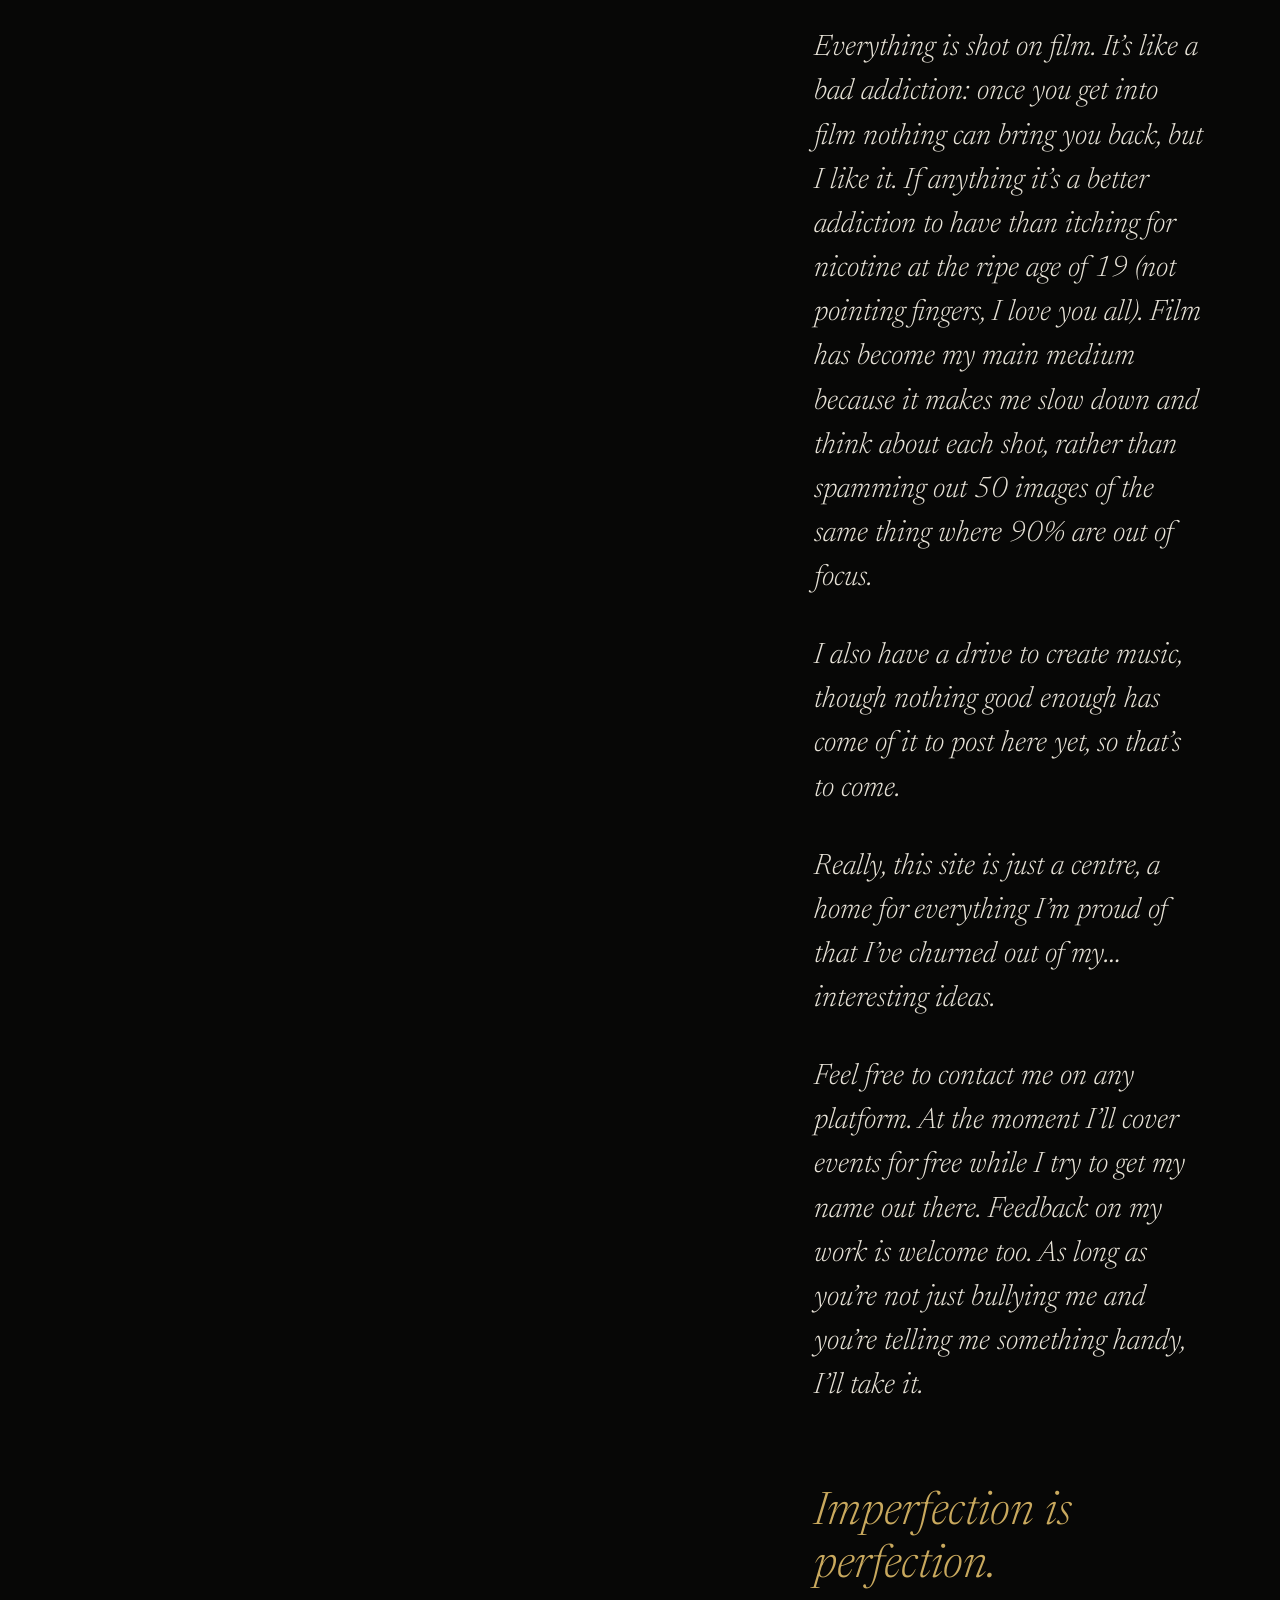
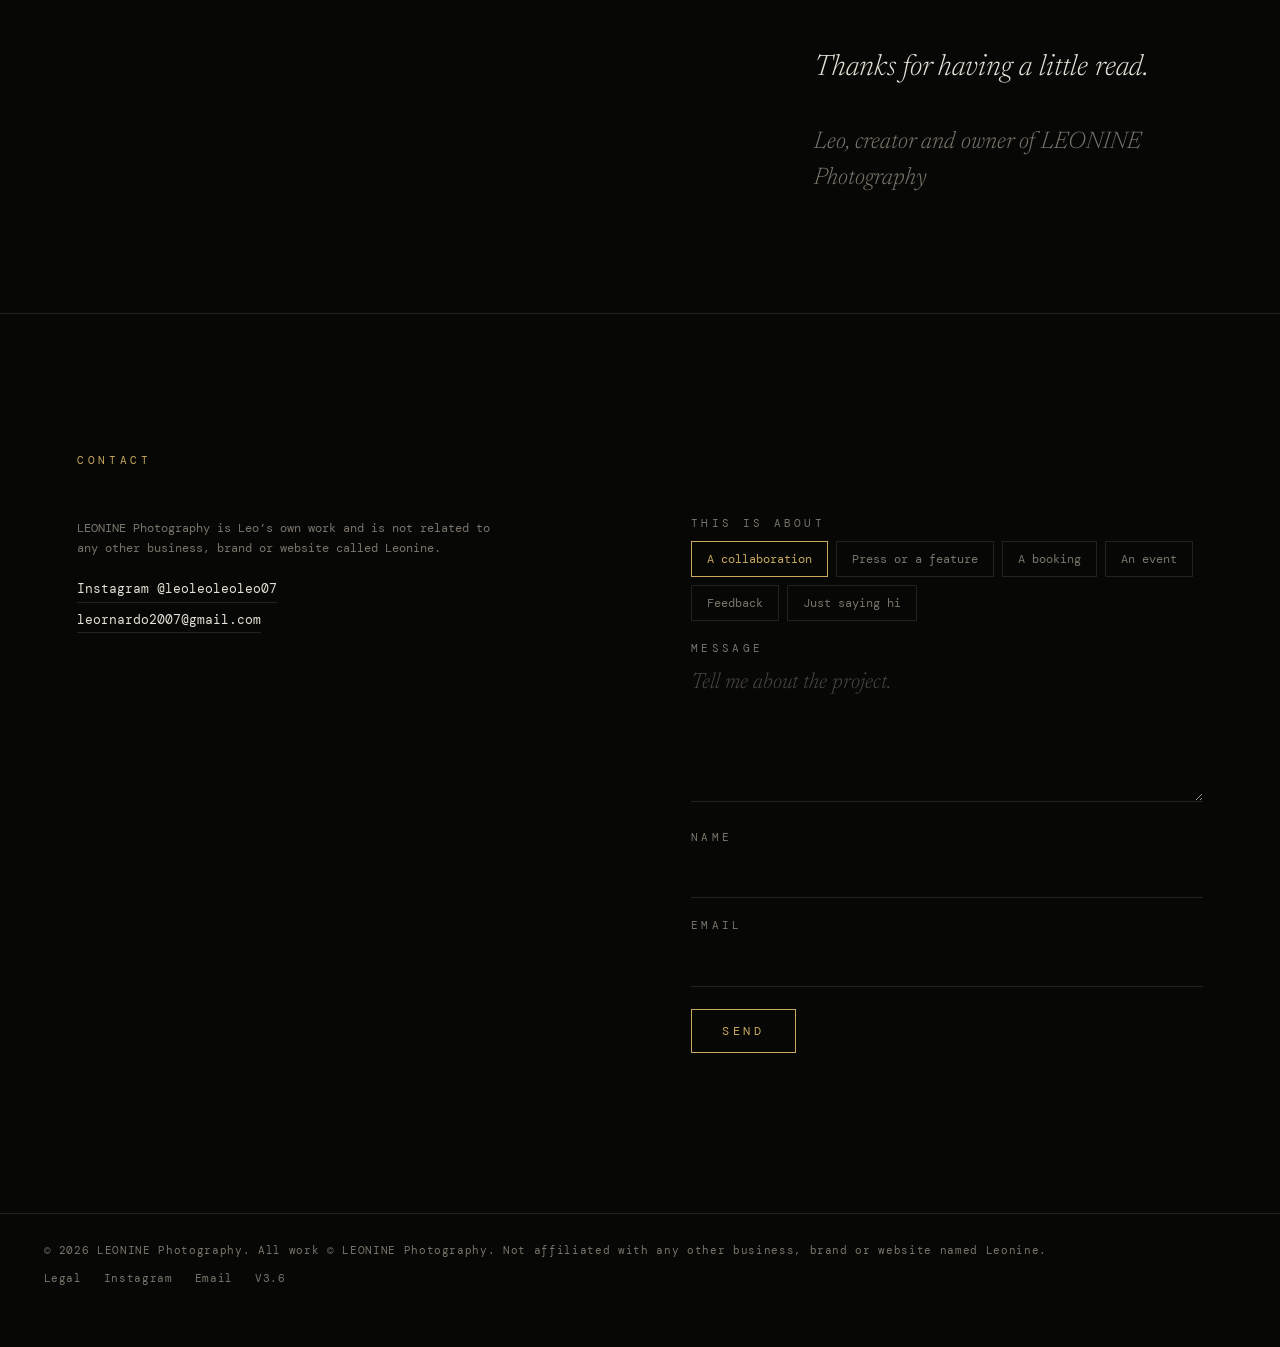
==== commit b9a39b70: "V3.6: strip Arris Cant back to title, deadline, progress and inspo Co-Authored-By: Claude Sonnet 5.5" ====
--- a/leonine-site/index.html
+++ b/leonine-site/index.html
@@ -15,7 +15,7 @@
 <meta name="twitter:card" content="summary">
 <meta property="og:type" content="website">
 <meta property="og:url" content="https://leonine.netlify.app/">
-<meta name="site-version" content="V3.5">
+<meta name="site-version" content="V3.6">
 <meta name="theme-color" content="#070706">
 <meta name="color-scheme" content="dark">
 <link rel="icon" href="images/favicon.svg" type="image/svg+xml">
@@ -24,7 +24,7 @@
 <link href="https://fonts.googleapis.com/css2?family=Archivo:wdth,wght@62..125,200..700&family=DM+Mono:wght@300;400;500&family=Newsreader:ital,wght@0,300;0,400;1,300;1,400&display=swap" rel="stylesheet">
 <script type="application/ld+json">{"@context":"https://schema.org","@type":"Person","url":"https://leonine.netlify.app/","name":"Leo","alternateName":["LEONINE Photography","LEONINE"],"jobTitle":"Artist and photographer","description":"Artist and film photographer from Hampshire, UK, shooting black and white 35mm film.","homeLocation":{"@type":"Place","name":"Hampshire, United Kingdom"},"sameAs":["https://www.instagram.com/leoleoleoleo07/"]}</script>
 <script>document.documentElement.classList.add("js")</script>
-<link rel="stylesheet" href="css/style.css?v=35">
+<link rel="stylesheet" href="css/style.css?v=36">
 </head>
 <body>
 <div class="safelight" aria-hidden="true"></div>
@@ -55,7 +55,7 @@
 <section class="room" id="about">
   <p class="label">About</p>
   <div class="about-grid">
-  <figure class="self"><img src="images/leo.jpg?v=35" width="1400" height="949" alt="Black and white 35mm film self portrait of Leo holding a camera up to his face" loading="lazy" decoding="async"></figure>
+  <figure class="self"><img src="images/leo.jpg?v=36" width="1400" height="949" alt="Black and white 35mm film self portrait of Leo holding a camera up to his face" loading="lazy" decoding="async"></figure>
   <div class="words">
     <p>Hi, I&rsquo;m Leo, a photographer born in late &lsquo;07 and raised in the south of England, in Hampshire.</p>
     <p>My whole life I&rsquo;ve had a drive to be creative, even if that meant modelling clay into all sorts of contraptions and weird things, or building the next generation of fighter jets. In Lego, of course.</p>
@@ -99,7 +99,7 @@
 </main>
 <footer>
   <span>&copy; 2026 LEONINE Photography. All work &copy; LEONINE Photography. Not affiliated with any other business, brand or website named Leonine.</span>
-  <span class="fr"><a href="legal.html">Legal</a><a href="https://www.instagram.com/leoleoleoleo07/" target="_blank" rel="noopener noreferrer">Instagram</a><a href="mailto:leornardo2007@gmail.com">Email</a><span id="ver">V3.5</span></span>
+  <span class="fr"><a href="legal.html">Legal</a><a href="https://www.instagram.com/leoleoleoleo07/" target="_blank" rel="noopener noreferrer">Instagram</a><a href="mailto:leornardo2007@gmail.com">Email</a><span id="ver">V3.6</span></span>
 </footer>
 
 <dialog id="idx" aria-label="Index"><div class="idx-in">
@@ -111,7 +111,7 @@
 <dialog id="lb"><div class="lb-in"><div class="view" id="lbview"></div><div class="lbbar"><span class="count" id="lbcount"></span><span><button class="x" id="lbp" aria-label="Previous">&lsaquo;</button><button class="x" id="lbn" aria-label="Next">&rsaquo;</button><button class="x" id="lbx" aria-label="Close">&times;</button></span></div></div></dialog>
 
 <div class="count-fixed" id="cf" aria-hidden="true"><span id="cfn">001</span> / <span id="cft">000</span></div>
-<script src="js/projects.js?v=35" defer></script>
-<script src="js/main.js?v=35" defer></script>
+<script src="js/projects.js?v=36" defer></script>
+<script src="js/main.js?v=36" defer></script>
 </body>
 </html>
--- a/leonine-site/css/style.css
+++ b/leonine-site/css/style.css
@@ -223,3 +223,11 @@
 .proj>.phead+.frame{padding-top:clamp(36px,5vw,70px)}
 .pnote,.interlude{padding-left:clamp(18px,6vw,110px)}
 @media(max-width:700px){#exhibit::before{left:8px}.phead::before{left:5px}}
+
+/* Arris Cant: stripped back */
+.brief{padding:clamp(26px,3.4vw,44px) clamp(18px,6vw,110px) clamp(90px,12vw,170px)}
+.brief dl{display:flex;flex-wrap:wrap;gap:26px clamp(36px,6vw,90px);max-width:none;border:0;margin:0}
+.brow{display:block;border:0;padding:0}
+.brow dt{margin-bottom:10px}
+.brow dd{font-size:clamp(20px,2.1vw,27px);line-height:1.3}
+.proj:has(.brief)>.phead::before{top:calc(clamp(110px,16vw,240px) + 4px)}
